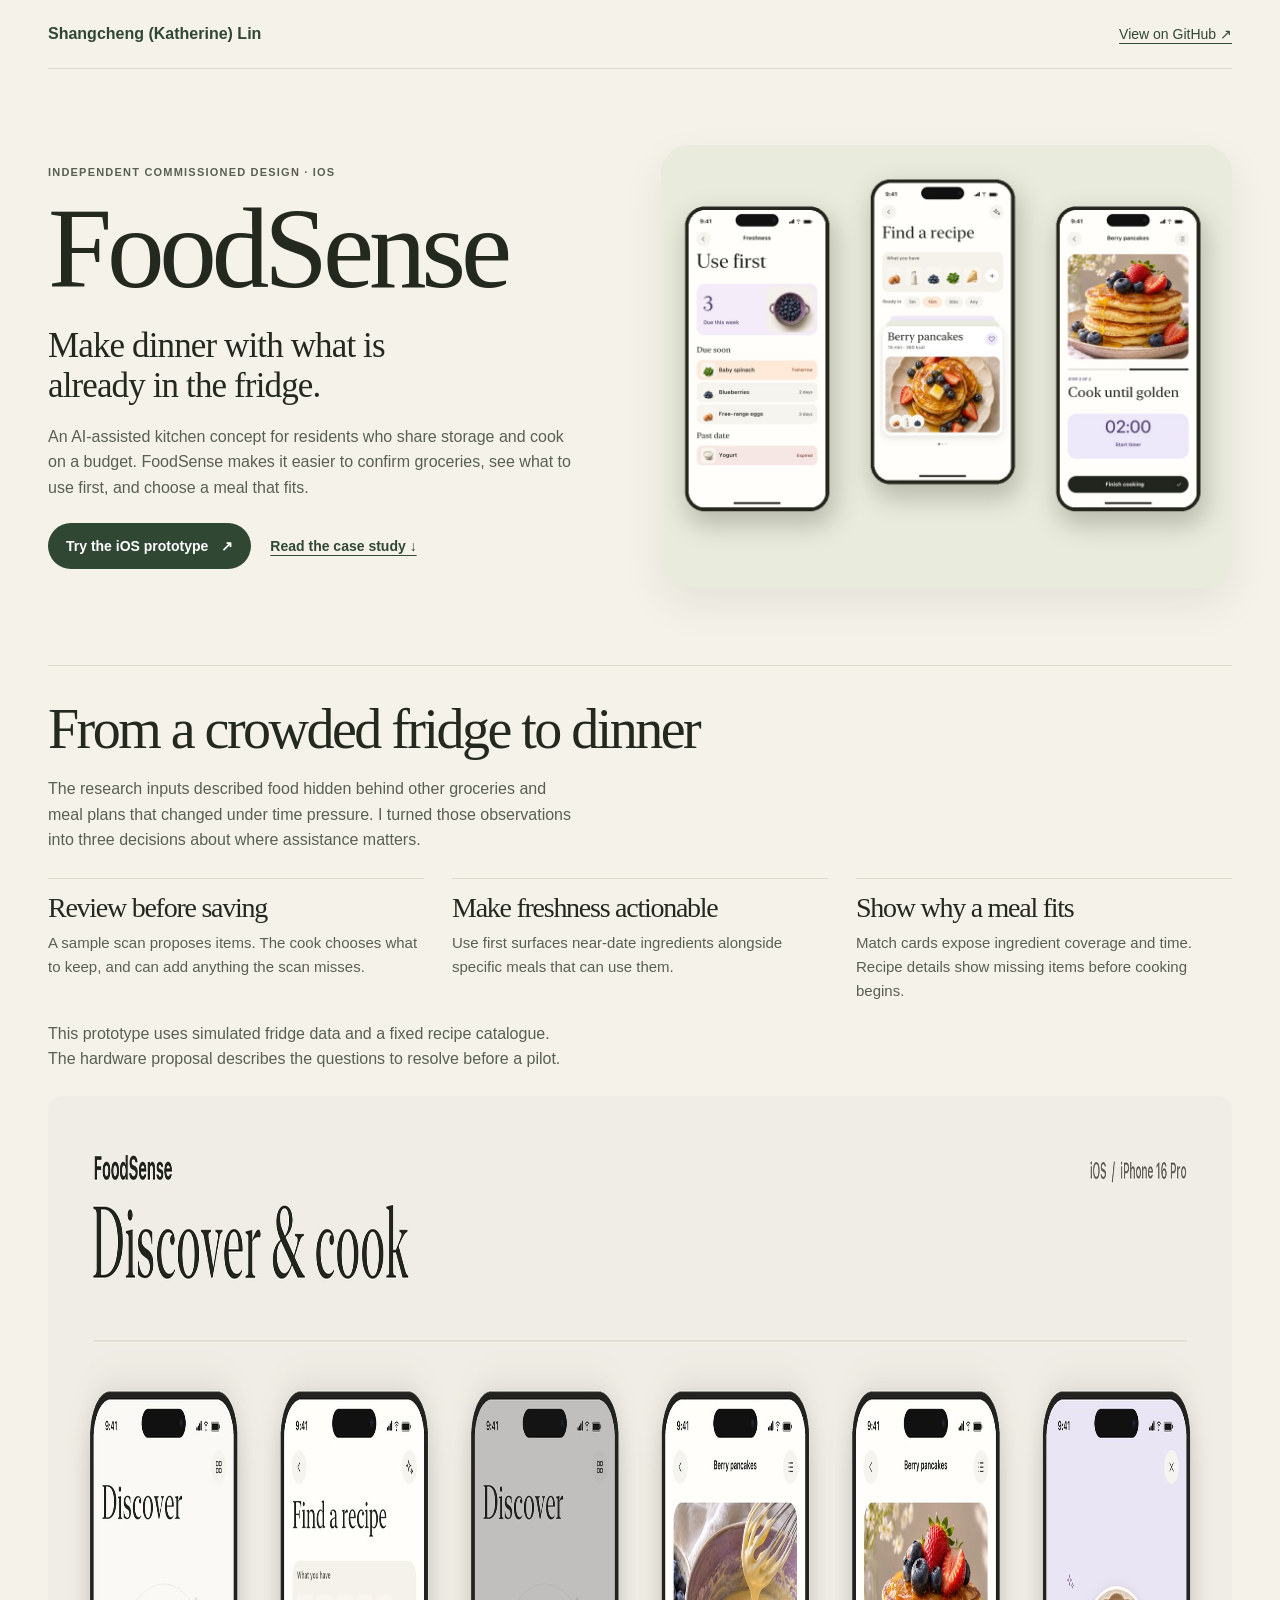
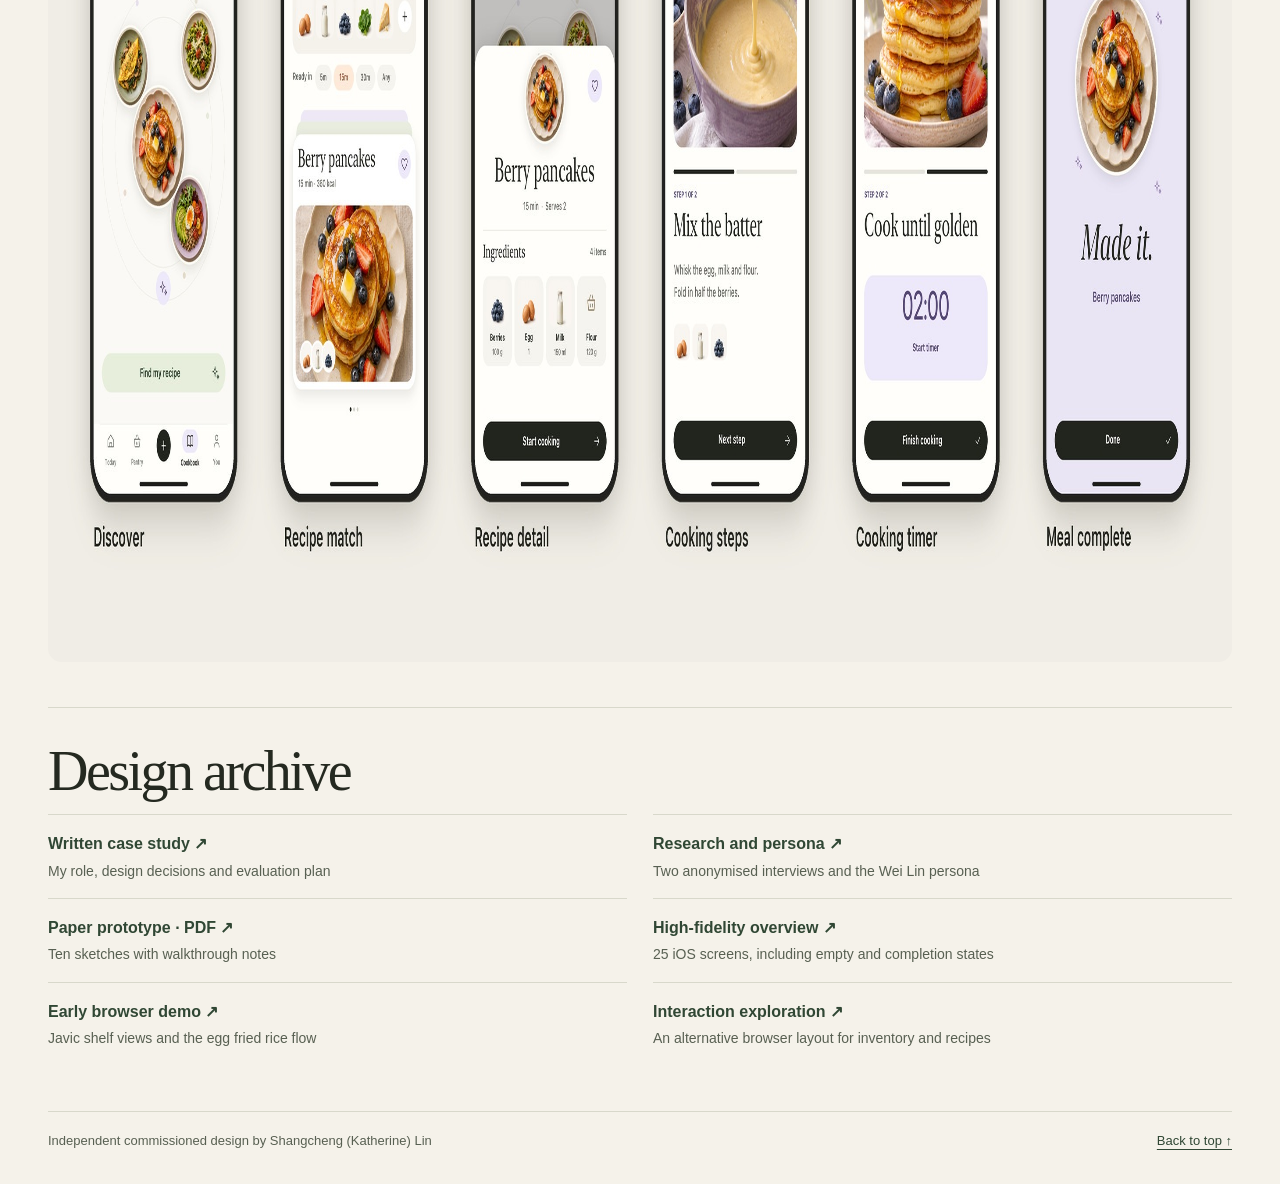
==== index.html @ bf5871ae "Make the private portfolio runnable from its download" ====
<!doctype html>
<html lang="en">
<head>
<meta charset="utf-8">
<meta name="viewport" content="width=device-width, initial-scale=1">
<meta name="description" content="FoodSense, a commissioned AI product and iOS UX design case study by Shangcheng (Katherine) Lin.">
<title>FoodSense | Shangcheng Lin</title>
<style>
:root{color-scheme:light;--paper:#f5f2ea;--ink:#242920;--muted:#586052;--line:#d8d8cb;--green:#304734;--serif:ui-serif,New York,Baskerville,Georgia,serif;--sans:-apple-system,BlinkMacSystemFont,"Segoe UI",sans-serif}
*{box-sizing:border-box}body{margin:0;background:var(--paper);color:var(--ink);font:16px/1.6 var(--sans)}main,header,footer{width:min(calc(100% - 64px),1184px);margin:auto}header{display:flex;justify-content:space-between;align-items:center;padding:21px 0;border-bottom:1px solid var(--line);gap:12px}a{color:var(--green);text-underline-offset:4px}a:focus-visible{outline:2px solid var(--green);outline-offset:4px}.name{font-weight:730;text-decoration:none}.source{font-size:14px}.hero{display:grid;grid-template-columns:1fr 1.04fr;align-items:center;gap:clamp(22px,5vw,75px);padding:clamp(36px,6vw,82px) 0}.label{font-size:11px;letter-spacing:.11em;font-weight:750;text-transform:uppercase;color:var(--muted)}h1,h2,h3,p,figure{margin:0}h1,h2,h3{font:400 48px/1.02 var(--serif);letter-spacing:-.045em}h1{font-size:clamp(65px,9vw,124px);margin:8px 0 19px}.lede{font:400 clamp(24px,3vw,35px)/1.13 var(--serif);letter-spacing:-.025em;max-width:440px}.body{color:var(--muted);margin:18px 0 0;max-width:530px}.hero-visual{display:block;background:#e9eddc;border-radius:29px;overflow:hidden;box-shadow:0 17px 42px #35382214}.hero-visual img{display:block;width:100%;height:auto}.actions{display:flex;gap:12px 19px;align-items:center;flex-wrap:wrap;margin-top:23px}.button{display:inline-flex;align-items:center;justify-content:center;min-height:46px;gap:13px;padding:0 18px;background:var(--green);color:white;text-decoration:none;border-radius:30px;font-size:14px;font-weight:700}.button:hover{background:#455d43}.text-link{font-size:14px;font-weight:670}.section{border-top:1px solid var(--line);padding:35px 0 45px}.section h2{font-size:clamp(36px,4.4vw,56px);margin-bottom:14px}.decisions{display:grid;grid-template-columns:repeat(3,1fr);gap:28px;margin:25px 0 0}.decisions article{border-top:1px solid var(--line);padding-top:15px}.decisions h3{font-size:28px;margin-bottom:8px}.decisions p,.archive p{font-size:15px;color:var(--muted)}.archive{display:grid;grid-template-columns:repeat(2,1fr);gap:0 26px;margin-top:12px}.archive a{display:block;padding:16px 0;border-top:1px solid var(--line);text-decoration:none}.archive a:hover strong{text-decoration:underline}.archive strong{display:block}.archive small{display:block;margin-top:3px;color:var(--muted);font-size:14px}.boards{display:block;margin:24px 0 0}.boards img{display:block;width:100%;border-radius:14px}footer{border-top:1px solid var(--line);padding:19px 0 32px;display:flex;gap:14px;justify-content:space-between;color:var(--muted);font-size:13px}
@media(max-width:780px){main,header,footer{width:calc(100% - 36px)}.hero{grid-template-columns:1fr;gap:22px}.hero-visual{max-width:550px}.decisions{grid-template-columns:1fr;gap:15px}.archive{grid-template-columns:1fr}}
</style>
</head>
<body>
<header><a class="name" href="https://github.com/katherine0292">Shangcheng (Katherine) Lin</a><a class="source" href="https://github.com/katherine0292/foodsense">View on GitHub ↗</a></header>
<main>
<section class="hero" aria-labelledby="title">
<div>
<p class="label">Independent commissioned design · iOS</p>
<h1 id="title">FoodSense</h1>
<p class="lede">Make dinner with what is already in the fridge.</p>
<p class="body">An AI-assisted kitchen concept for residents who share storage and cook on a budget. FoodSense makes it easier to confirm groceries, see what to use first, and choose a meal that fits.</p>
<div class="actions"><a class="button" href="prototypes/ios/index.html">Try the iOS prototype <span aria-hidden="true">↗</span></a><a class="text-link" href="#design">Read the case study ↓</a></div>
</div>
<a class="hero-visual" href="prototypes/ios/index.html" aria-label="Launch the FoodSense iOS prototype"><img width="1160" height="900" src="assets/portfolio-cover.jpg" alt="Three iOS screens showing inventory priorities, recipe matching and guided cooking"></a>
</section>
<section class="section" id="design" aria-labelledby="design-title">
<h2 id="design-title">From a crowded fridge to dinner</h2>
<p class="body">The research inputs described food hidden behind other groceries and meal plans that changed under time pressure. I turned those observations into three decisions about where assistance matters.</p>
<div class="decisions">
<article><h3>Review before saving</h3><p>A sample scan proposes items. The cook chooses what to keep, and can add anything the scan misses.</p></article>
<article><h3>Make freshness actionable</h3><p>Use first surfaces near-date ingredients alongside specific meals that can use them.</p></article>
<article><h3>Show why a meal fits</h3><p>Match cards expose ingredient coverage and time. Recipe details show missing items before cooking begins.</p></article>
</div>
<p class="body">This prototype uses simulated fridge data and a fixed recipe catalogue. The hardware proposal describes the questions to resolve before a pilot.</p>
<a class="boards" href="prototypes/high-fidelity/overview.jpg"><img width="2700" height="1166" loading="lazy" src="prototypes/high-fidelity/boards/03-discover-and-cook.jpg" alt="Six iOS screens from Discover through meal completion"></a>
</section>
<section class="section" aria-labelledby="archive-title">
<h2 id="archive-title">Design archive</h2>
<div class="archive">
<a href="https://github.com/katherine0292/foodsense/blob/main/docs/case-study.md"><strong>Written case study ↗</strong><small>My role, design decisions and evaluation plan</small></a>
<a href="https://github.com/katherine0292/foodsense/tree/main/docs/research"><strong>Research and persona ↗</strong><small>Two anonymised interviews and the Wei Lin persona</small></a>
<a href="prototypes/paper/paper-prototype.pdf"><strong>Paper prototype · PDF ↗</strong><small>Ten sketches with walkthrough notes</small></a>
<a href="prototypes/high-fidelity/overview.jpg"><strong>High-fidelity overview ↗</strong><small>25 iOS screens, including empty and completion states</small></a>
<a href="prototypes/early-demo/index.html"><strong>Early browser demo ↗</strong><small>Javic shelf views and the egg fried rice flow</small></a>
<a href="prototypes/exploration/index.html"><strong>Interaction exploration ↗</strong><small>An alternative browser layout for inventory and recipes</small></a>
</div>
</section>
</main>
<footer><span>Independent commissioned design by Shangcheng (Katherine) Lin</span><a href="#title">Back to top ↑</a></footer>
</body>
</html>
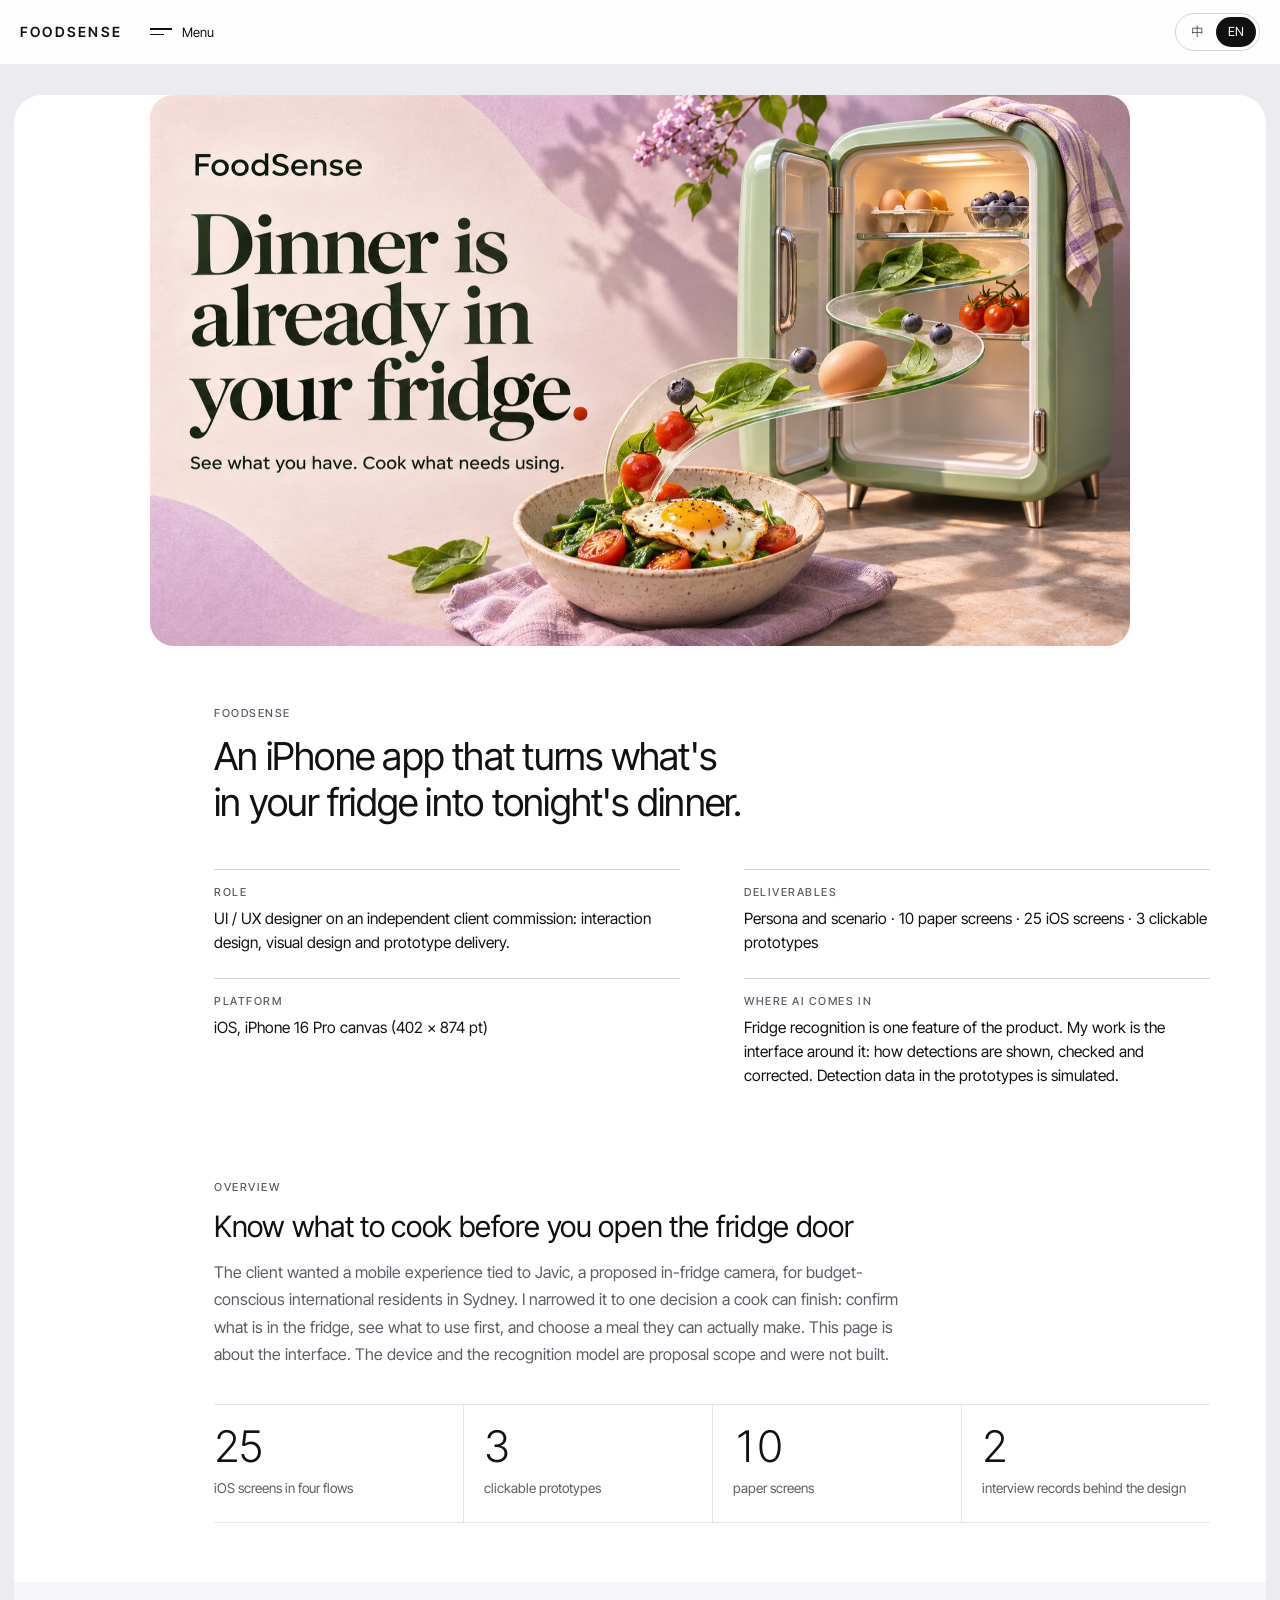
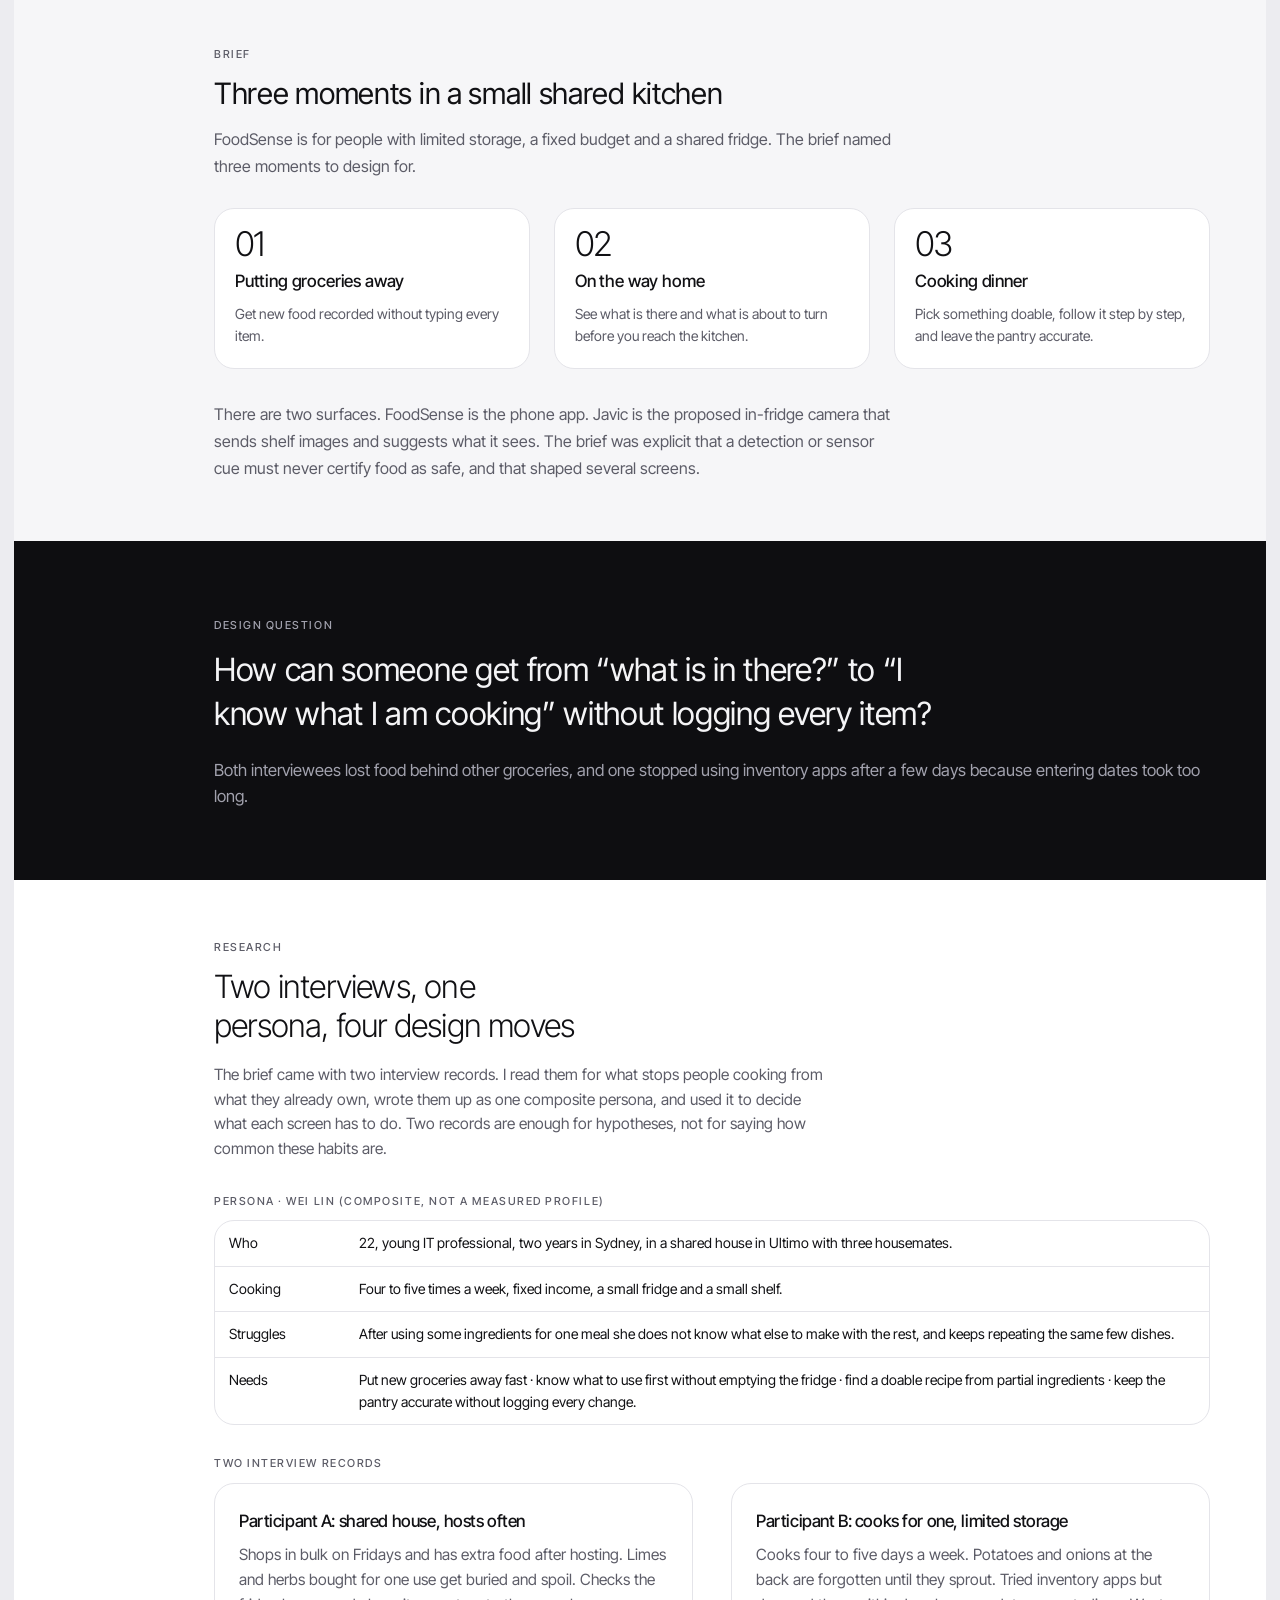
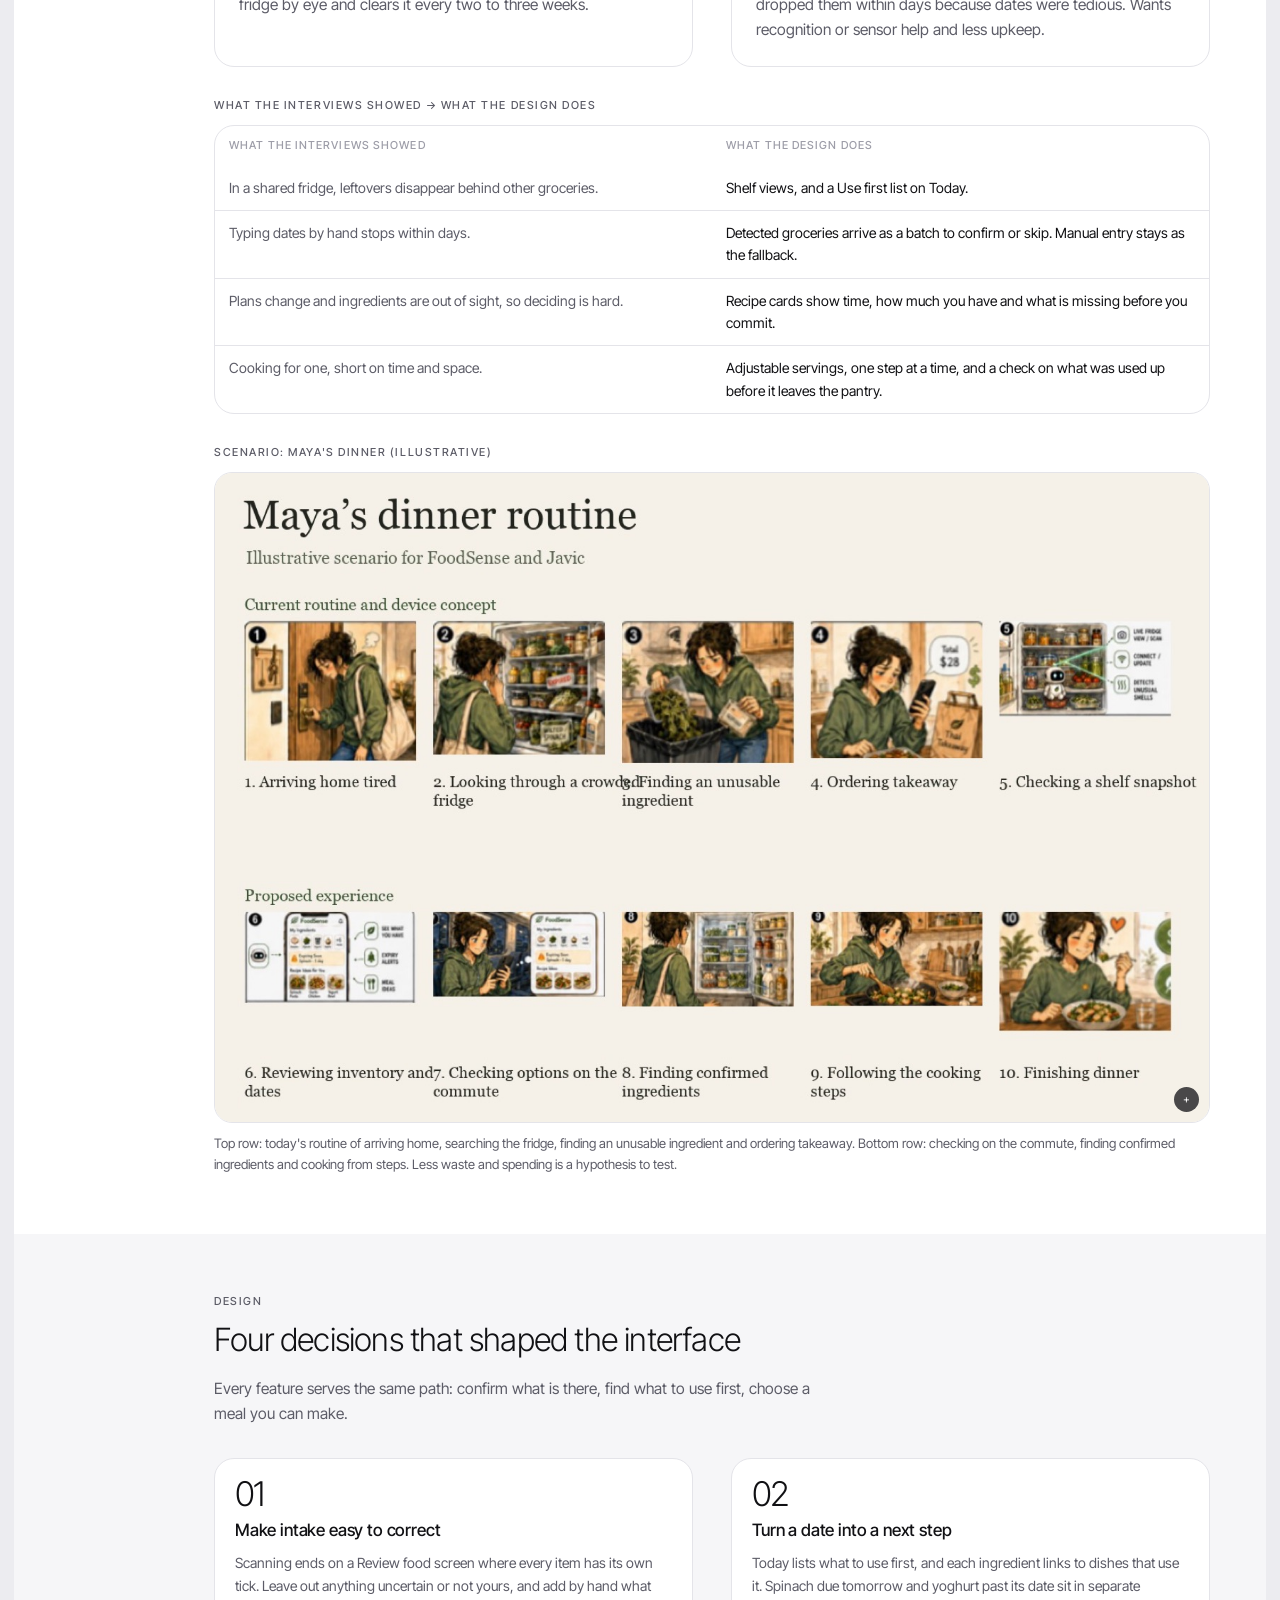
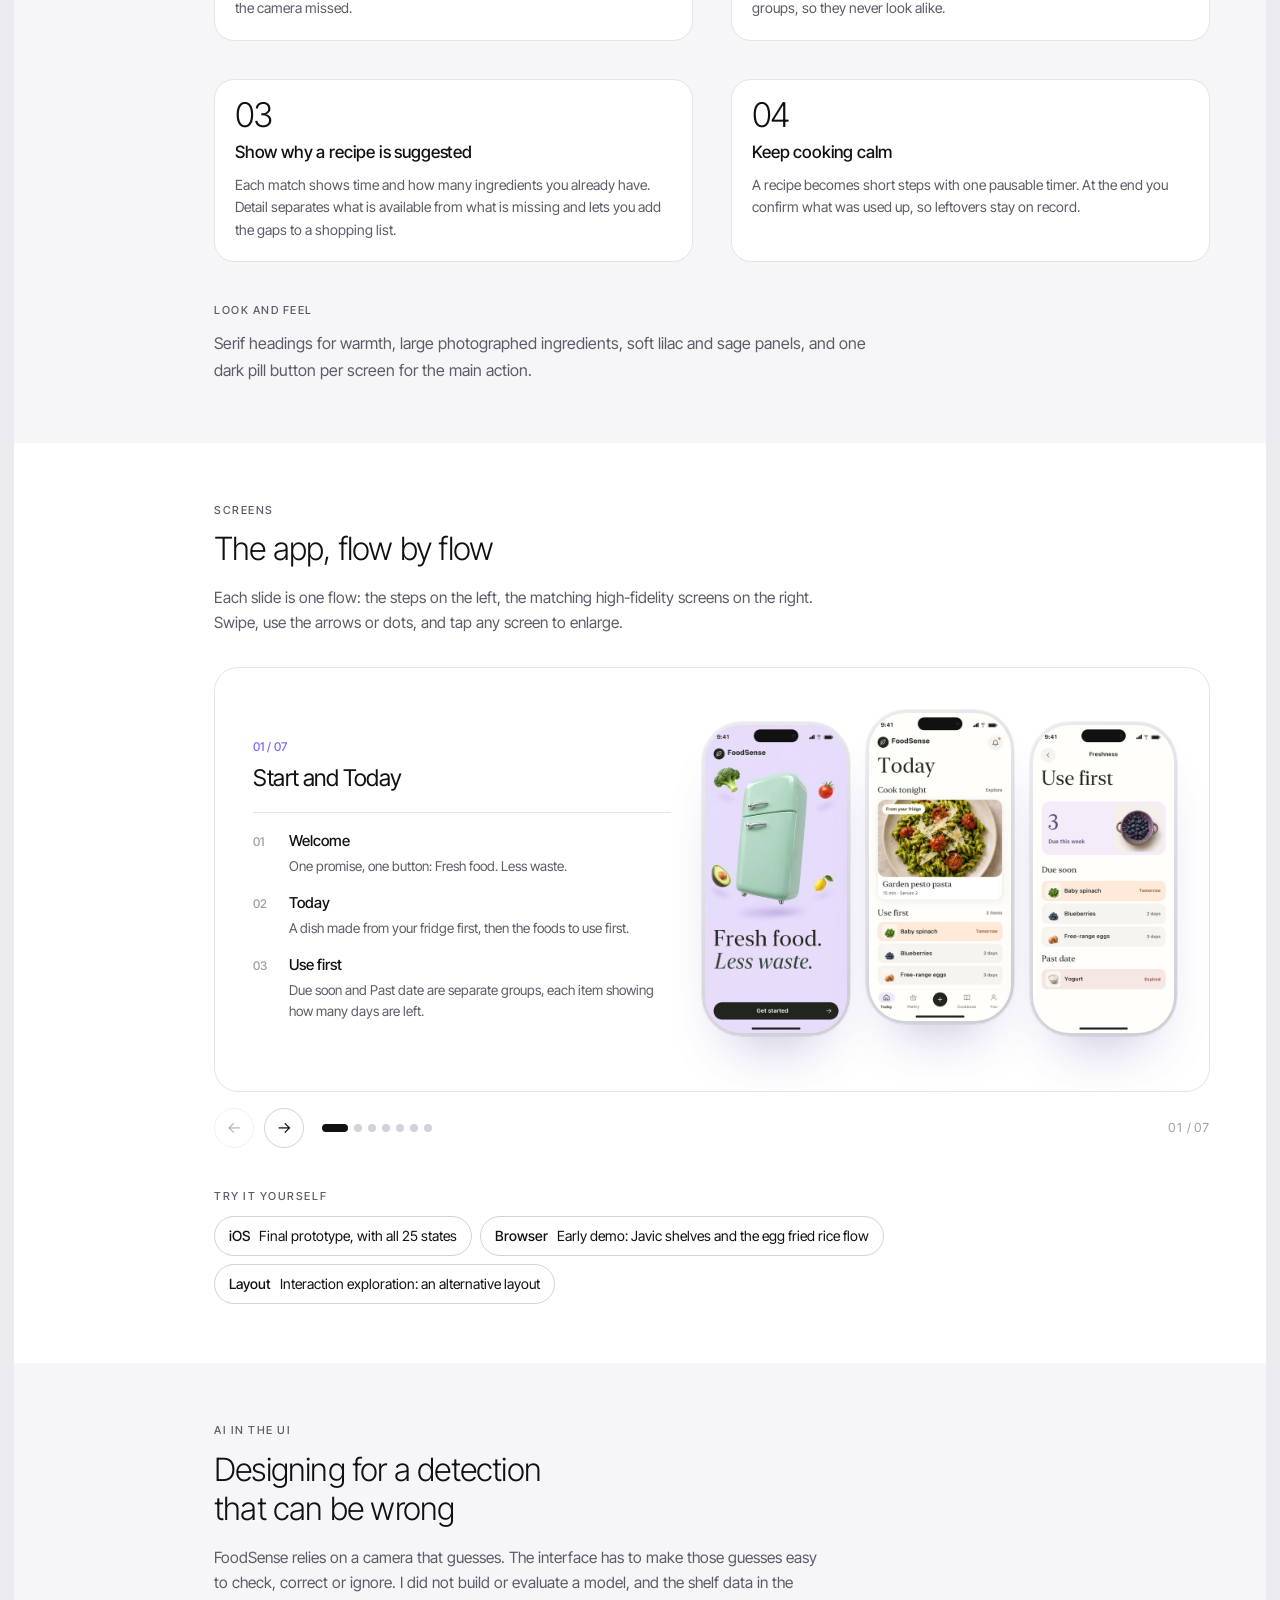
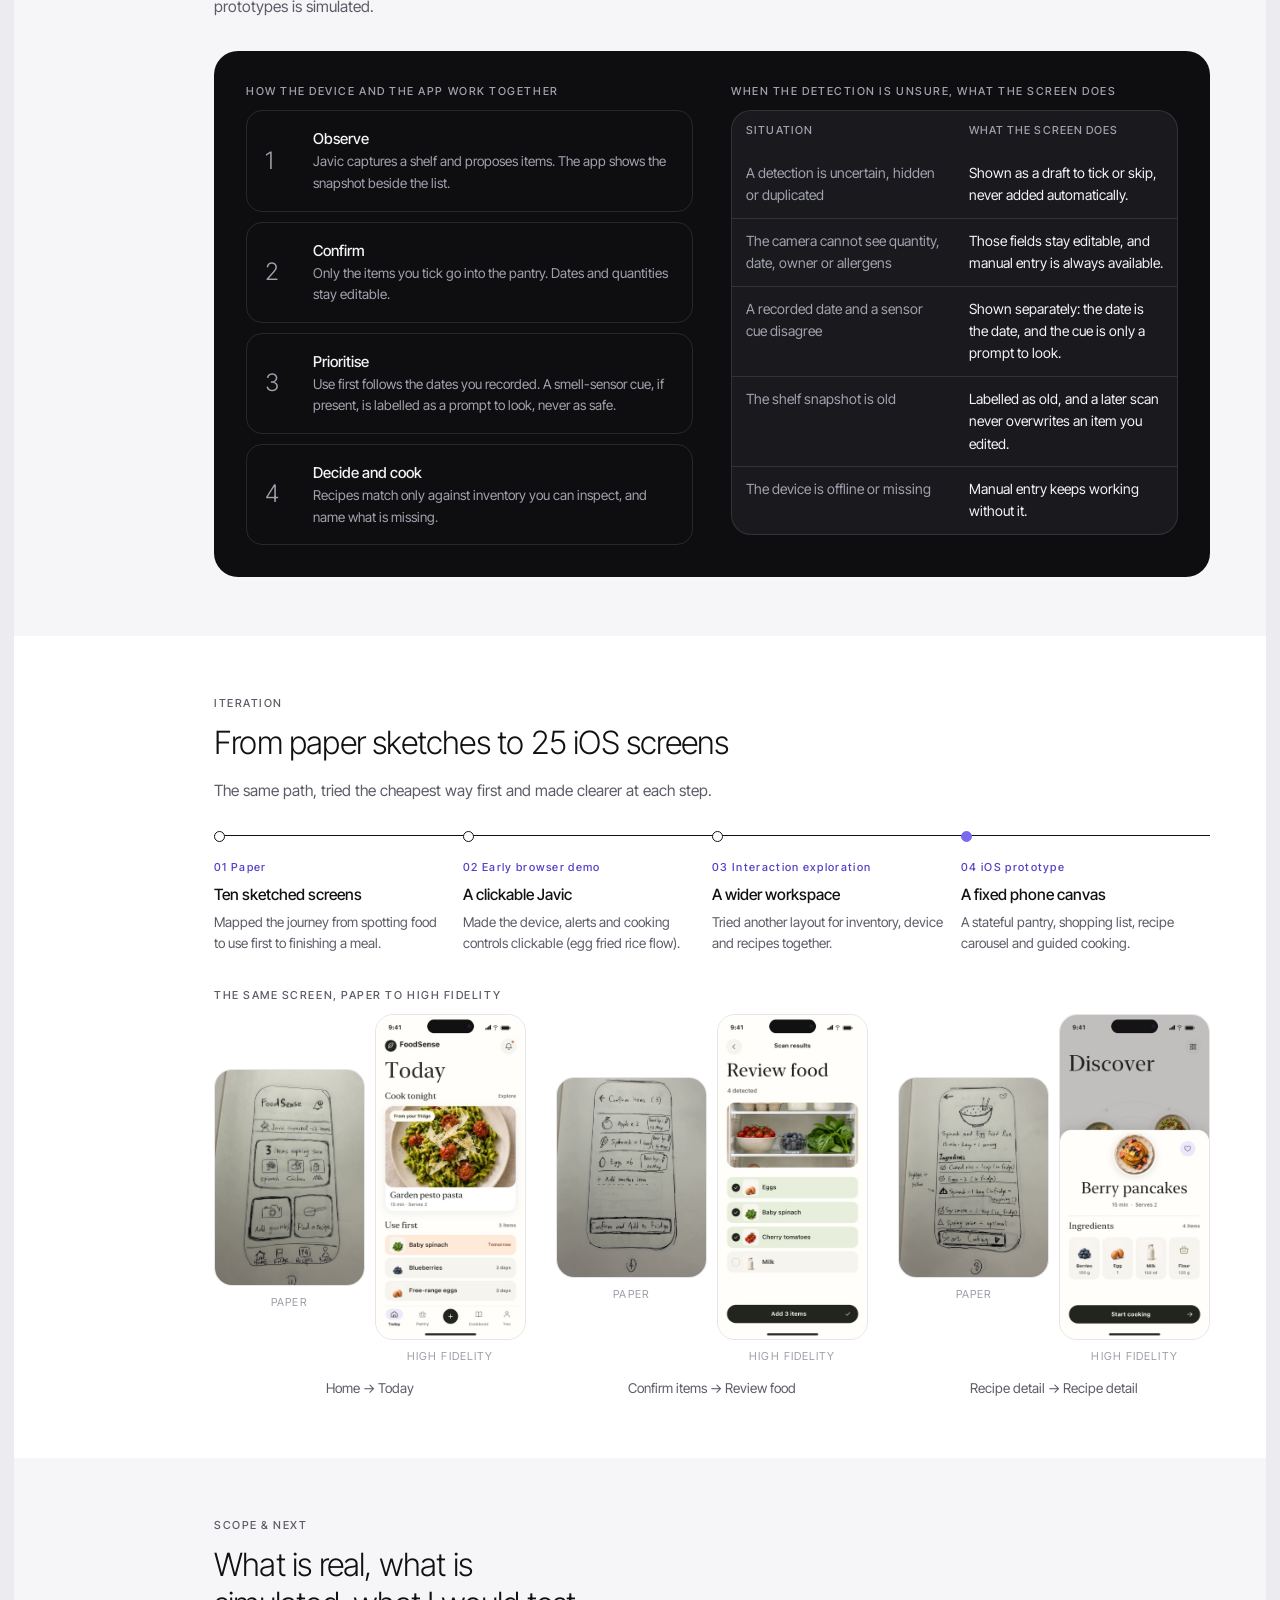
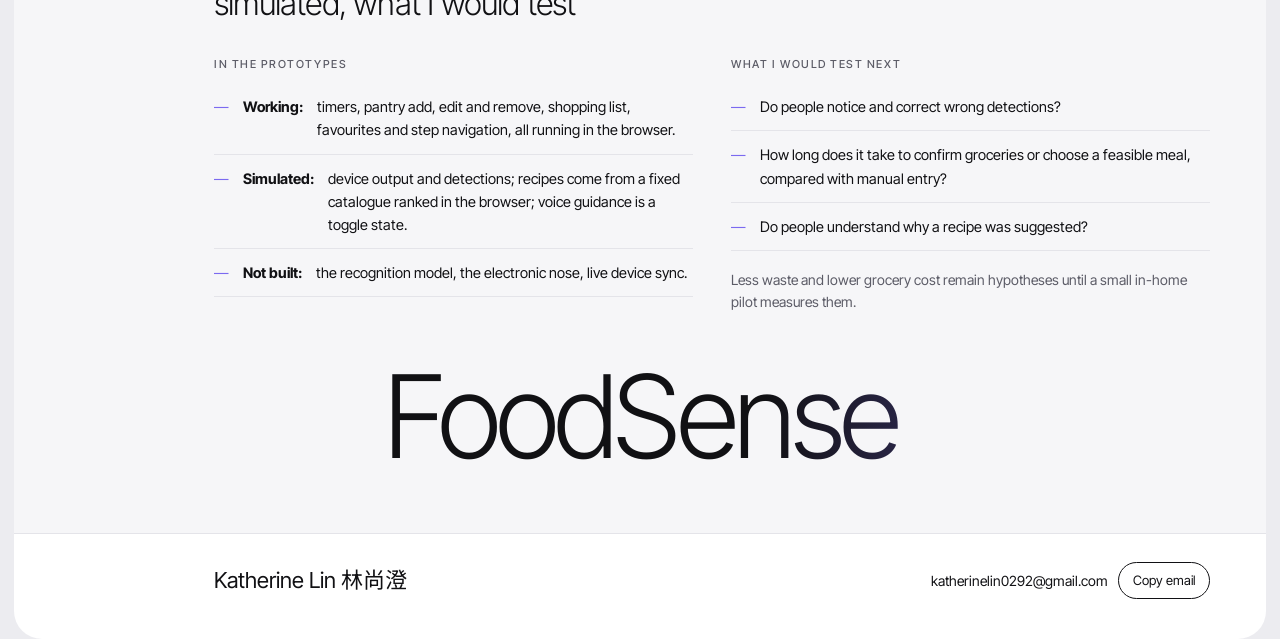
==== commit c313a675: "Add the bilingual portfolio page and its build source" ====
--- a/index.html
+++ b/index.html
@@ -1,52 +1,1253 @@
-<!doctype html>
-<html lang="en">
-<head>
-<meta charset="utf-8">
-<meta name="viewport" content="width=device-width, initial-scale=1">
-<meta name="description" content="FoodSense, a commissioned AI product and iOS UX design case study by Shangcheng (Katherine) Lin.">
-<title>FoodSense | Shangcheng Lin</title>
+<!doctype html><html lang="en"><head><meta charset="utf-8"><meta name="viewport" content="width=device-width,initial-scale=1,viewport-fit=cover"><link rel="icon" href="data:,"><style>:root{color-scheme:light}body{margin:0}img{max-width:100%}[hidden]{display:none!important}</style>
+<title>FoodSense</title>
+<link rel="preconnect" href="https://fonts.googleapis.com">
+<link rel="preconnect" href="https://fonts.gstatic.com" crossorigin>
+<link rel="stylesheet" href="https://fonts.googleapis.com/css2?family=Inter+Tight:wght@300;400;500;600&family=Noto+Sans+SC:wght@300;400;500;700&display=swap">
 <style>
-:root{color-scheme:light;--paper:#f5f2ea;--ink:#242920;--muted:#586052;--line:#d8d8cb;--green:#304734;--serif:ui-serif,New York,Baskerville,Georgia,serif;--sans:-apple-system,BlinkMacSystemFont,"Segoe UI",sans-serif}
-*{box-sizing:border-box}body{margin:0;background:var(--paper);color:var(--ink);font:16px/1.6 var(--sans)}main,header,footer{width:min(calc(100% - 64px),1184px);margin:auto}header{display:flex;justify-content:space-between;align-items:center;padding:21px 0;border-bottom:1px solid var(--line);gap:12px}a{color:var(--green);text-underline-offset:4px}a:focus-visible{outline:2px solid var(--green);outline-offset:4px}.name{font-weight:730;text-decoration:none}.source{font-size:14px}.hero{display:grid;grid-template-columns:1fr 1.04fr;align-items:center;gap:clamp(22px,5vw,75px);padding:clamp(36px,6vw,82px) 0}.label{font-size:11px;letter-spacing:.11em;font-weight:750;text-transform:uppercase;color:var(--muted)}h1,h2,h3,p,figure{margin:0}h1,h2,h3{font:400 48px/1.02 var(--serif);letter-spacing:-.045em}h1{font-size:clamp(65px,9vw,124px);margin:8px 0 19px}.lede{font:400 clamp(24px,3vw,35px)/1.13 var(--serif);letter-spacing:-.025em;max-width:440px}.body{color:var(--muted);margin:18px 0 0;max-width:530px}.hero-visual{display:block;background:#e9eddc;border-radius:29px;overflow:hidden;box-shadow:0 17px 42px #35382214}.hero-visual img{display:block;width:100%;height:auto}.actions{display:flex;gap:12px 19px;align-items:center;flex-wrap:wrap;margin-top:23px}.button{display:inline-flex;align-items:center;justify-content:center;min-height:46px;gap:13px;padding:0 18px;background:var(--green);color:white;text-decoration:none;border-radius:30px;font-size:14px;font-weight:700}.button:hover{background:#455d43}.text-link{font-size:14px;font-weight:670}.section{border-top:1px solid var(--line);padding:35px 0 45px}.section h2{font-size:clamp(36px,4.4vw,56px);margin-bottom:14px}.decisions{display:grid;grid-template-columns:repeat(3,1fr);gap:28px;margin:25px 0 0}.decisions article{border-top:1px solid var(--line);padding-top:15px}.decisions h3{font-size:28px;margin-bottom:8px}.decisions p,.archive p{font-size:15px;color:var(--muted)}.archive{display:grid;grid-template-columns:repeat(2,1fr);gap:0 26px;margin-top:12px}.archive a{display:block;padding:16px 0;border-top:1px solid var(--line);text-decoration:none}.archive a:hover strong{text-decoration:underline}.archive strong{display:block}.archive small{display:block;margin-top:3px;color:var(--muted);font-size:14px}.boards{display:block;margin:24px 0 0}.boards img{display:block;width:100%;border-radius:14px}footer{border-top:1px solid var(--line);padding:19px 0 32px;display:flex;gap:14px;justify-content:space-between;color:var(--muted);font-size:13px}
-@media(max-width:780px){main,header,footer{width:calc(100% - 36px)}.hero{grid-template-columns:1fr;gap:22px}.hero-visual{max-width:550px}.decisions{grid-template-columns:1fr;gap:15px}.archive{grid-template-columns:1fr}}
+/* Layout: a clinical white sheet on cool grey, a fixed chapter rail on the left, one lavender accent; two AI chapters turn black. */
+:root{
+  --bg:#ECECF0; --paper:#FFFFFF; --paper-2:#F6F6F8; --ink:#111114; --ink-2:#5C5C67; --ink-3:#9D9DA8; --line:#E4E4E9; --line-2:#D2D2D9;
+  --acc:#7B6AF0; --acc-2:#B9AEFF; --acc-3:#E7B8F4; --acc-soft:#F1EFFE; --acc-ink:#5140C9;
+  --dark:#0E0E11; --dark-2:#19191E; --dark-ink:#F4F4F6; --dark-ink-2:#A2A2AE; --dark-line:rgba(255,255,255,.11);
+  --ok:#3D8B5C; --mid:#B5852E; --bad:#C2453A;
+  --f:"Inter Tight","Noto Sans SC",-apple-system,"PingFang SC","Helvetica Neue",Arial,sans-serif;
+  --ease:cubic-bezier(.22,.8,.2,1); --r:20px; --wrap:1180px;
+}
+@media (prefers-color-scheme:dark){:root:not([data-theme="light"]){
+  --bg:#08080A; --paper:#111114; --paper-2:#17171B; --ink:#F2F2F5; --ink-2:#A9A9B4; --ink-3:#6F6F7A; --line:#24242A; --line-2:#34343C;
+  --acc:#9D90FF; --acc-2:#6F60E0; --acc-3:#C98BE0; --acc-soft:#1E1B33; --acc-ink:#C3BAFF;
+  --dark:#050507; --dark-2:#141418; --ok:#6CC08D; --mid:#E0B25E; --bad:#F0806F; color-scheme:dark}}
+:root[data-theme="dark"]{
+  --bg:#08080A; --paper:#111114; --paper-2:#17171B; --ink:#F2F2F5; --ink-2:#A9A9B4; --ink-3:#6F6F7A; --line:#24242A; --line-2:#34343C;
+  --acc:#9D90FF; --acc-2:#6F60E0; --acc-3:#C98BE0; --acc-soft:#1E1B33; --acc-ink:#C3BAFF;
+  --dark:#050507; --dark-2:#141418; --ok:#6CC08D; --mid:#E0B25E; --bad:#F0806F; color-scheme:dark}
+*{box-sizing:border-box}
+html{-webkit-text-size-adjust:100%}
+body{background:var(--bg);color:var(--ink);font-family:var(--f);font-size:16px;line-height:1.6;font-weight:400;-webkit-font-smoothing:antialiased;overflow-x:hidden}
+body::before{content:"";position:fixed;inset:0 0 auto;height:env(safe-area-inset-top,0px);z-index:90;background:var(--paper)}
+img,video{max-width:100%;display:block}
+button{font:inherit;color:inherit;cursor:pointer;background:none;border:0}
+:focus-visible{outline:2px solid var(--acc);outline-offset:3px;border-radius:6px}
+h1,h2,h3,h4,p{margin:0}
+h1,h2,h3{font-weight:300;letter-spacing:-.025em;text-wrap:balance}
+html.zh h1,html.zh h2,html.zh h3{letter-spacing:-.01em;font-weight:400;word-break:keep-all;overflow-wrap:anywhere}
+.lbl{font-size:11.5px;letter-spacing:.14em;text-transform:uppercase;color:var(--ink-2);font-weight:500}
+html.zh .lbl{letter-spacing:.08em}
+.muted{color:var(--ink-2)}
+.small{font-size:14px}
+.num{font-variant-numeric:tabular-nums}
+
+/* sheet */
+.sheet{margin:0 auto;background:var(--paper);max-width:1480px;border-radius:0 0 28px 28px;overflow:clip;position:relative}
+@media (min-width:900px){.sheet{margin:14px 14px 0;border-radius:28px;max-width:none}}
+.wrap{max-width:var(--wrap);margin:0 auto;padding-left:max(20px,env(safe-area-inset-left,0px));padding-right:max(20px,env(safe-area-inset-right,0px))}
+@media (min-width:1280px){.wrap{padding-left:200px;padding-right:56px;max-width:1440px}}
+
+/* top bar */
+.top{position:sticky;top:env(safe-area-inset-top,0px);z-index:70;background:color-mix(in srgb,var(--paper) 88%,transparent);backdrop-filter:blur(16px);-webkit-backdrop-filter:blur(16px);transition:background .6s var(--ease),color .6s var(--ease)}
+.top .in{display:flex;align-items:center;gap:22px;height:64px;padding-left:max(20px,env(safe-area-inset-left,0px));padding-right:max(20px,env(safe-area-inset-right,0px))}
+.word{font-weight:600;letter-spacing:.16em;font-size:14px;text-decoration:none;color:inherit}
+.menu-btn{display:flex;align-items:center;gap:10px;font-size:13px}
+.menu-btn i{display:grid;gap:4px;width:22px}.menu-btn i b{height:1.5px;background:currentColor;display:block}.menu-btn i b:last-child{width:14px}
+.top .sp{flex:1}
+.langs{display:flex;border:1px solid var(--line-2);border-radius:99px;padding:3px}
+.langs button{padding:5px 12px;border-radius:99px;font-size:12.5px;color:var(--ink-2)}
+.langs button[aria-pressed="true"]{background:var(--ink);color:var(--paper)}
+.prog{position:absolute;left:0;bottom:0;height:2px;width:100%;background:linear-gradient(90deg,var(--acc),var(--acc-3));transform-origin:0 50%;transform:scaleX(var(--p,0))}
+html.tone-dark .top{background:color-mix(in srgb,var(--dark) 86%,transparent);color:var(--dark-ink)}
+html.tone-dark .langs{border-color:var(--dark-line)}html.tone-dark .langs button{color:var(--dark-ink-2)}html.tone-dark .langs button[aria-pressed="true"]{background:var(--dark-ink);color:var(--dark)}
+
+/* rail */
+.rail{position:fixed;left:30px;top:50%;transform:translateY(-50%);z-index:60;display:none;transition:color .6s var(--ease)}
+@media (min-width:1280px){.rail{display:block}}
+.rail ol{list-style:none;margin:0;padding:0 0 0 16px;display:grid;gap:7px;border-left:1px solid var(--line-2);position:relative}
+.rail li button{font-size:12.5px;color:var(--ink-3);transition:color .3s;text-align:left;padding:1px 0}
+.rail li button:hover{color:var(--ink)}
+.rail li.on button{color:var(--ink);font-weight:500}
+.rail .dot{position:absolute;left:-5px;top:0;width:9px;height:9px;border-radius:50%;background:var(--paper);border:1.5px solid var(--ink);transition:transform .55s var(--ease)}
+html.tone-dark .rail{color:var(--dark-ink)}html.tone-dark .rail li button{color:#77777f}html.tone-dark .rail li.on button{color:var(--dark-ink)}html.tone-dark .rail ol{border-color:var(--dark-line)}html.tone-dark .rail .dot{background:var(--dark);border-color:var(--dark-ink)}
+.chip-now{position:fixed;left:30px;bottom:max(26px,env(safe-area-inset-bottom,0px));z-index:60;display:none;font-size:12px;color:var(--ink-2);overflow:hidden;height:18px}
+@media (min-width:1280px){.chip-now{display:block}}
+.chip-now span{display:block;transition:transform .5s var(--ease),opacity .5s}
+html.tone-dark .chip-now{color:var(--dark-ink-2)}
+
+/* menu overlay + curtain */
+.menu{position:fixed;inset:0;z-index:95;background:var(--dark);color:var(--dark-ink);padding:max(24px,env(safe-area-inset-top,0px)) max(24px,env(safe-area-inset-right,0px)) 24px max(24px,env(safe-area-inset-left,0px));display:flex;flex-direction:column;clip-path:circle(0% at 60px 32px);transition:clip-path .7s var(--ease);visibility:hidden}
+.menu.open{clip-path:circle(150% at 60px 32px);visibility:visible}
+.menu .mh{display:flex;justify-content:space-between;align-items:center;height:40px}
+.menu .mh button{border:1px solid var(--dark-line);border-radius:99px;padding:6px 14px;font-size:13px}
+.menu ol{list-style:none;margin:auto 0;padding:0;display:grid;gap:2px}
+.menu li{overflow:hidden}
+.menu li button{display:flex;align-items:baseline;gap:18px;font-size:clamp(28px,5.4vw,58px);font-weight:300;letter-spacing:-.02em;padding:2px 0;transform:translateY(110%);transition:transform .7s var(--ease),color .2s}
+.menu.open li button{transform:none}
+.menu li button small{font-size:13px;color:var(--dark-ink-2);font-weight:400;letter-spacing:.1em;min-width:28px}
+.menu li button:hover{color:var(--acc-2)}
+.curtain{position:fixed;inset:0;z-index:98;pointer-events:none;display:grid;place-items:center;background:linear-gradient(135deg,var(--acc) 0%,#9C8BFF 45%,var(--acc-3) 100%);color:#fff;transform:translateY(101%)}
+.curtain.in{transition:transform .55s var(--ease);transform:none}
+.curtain.out{transition:transform .55s var(--ease);transform:translateY(-101%)}
+.curtain div{text-align:center}
+.curtain small{display:block;font-size:13px;letter-spacing:.2em;opacity:.85}
+.curtain b{font-size:clamp(36px,7vw,88px);font-weight:300;letter-spacing:-.02em}
+
+/* hero */
+.hero{position:relative;padding-block:clamp(40px,7vw,90px) 0;overflow:hidden}
+.hero-grid{display:grid;grid-template-columns:minmax(0,1fr) minmax(0,.9fr);gap:clamp(20px,4vw,60px);align-items:center;min-height:min(78vh,760px)}
+.hero h1{font-size:clamp(40px,6vw,88px);line-height:1.02;margin:20px 0 26px}
+html.zh .hero h1{line-height:1.15;font-size:clamp(36px,5.2vw,74px)}
+.hero .sub{font-size:clamp(16px,1.35vw,19px);color:var(--ink-2);max-width:46ch}
+.pill{display:inline-flex;align-items:center;gap:10px;border:1px solid var(--ink);border-radius:99px;padding:11px 20px;font-size:13px;letter-spacing:.06em;text-transform:uppercase;font-weight:500}
+.pill.dark{background:var(--ink);color:var(--paper);border-color:var(--ink)}
+.hero .ctas{margin-top:34px;display:flex;gap:12px;flex-wrap:wrap}
+.stage{position:relative;height:100%;min-height:560px;display:grid;place-items:center}
+#helix{position:absolute;inset:-12% -18% -12% -18%;width:136%;height:124%}
+.phone{position:relative;width:min(100%,300px);aspect-ratio:1206/2622;border-radius:46px;padding:9px;background:#0c0c0e;box-shadow:0 50px 90px -40px rgba(60,40,140,.45),inset 0 0 0 1px rgba(255,255,255,.08);z-index:2}
+.phone .scr{position:relative;width:100%;height:100%;border-radius:38px;overflow:hidden;background:#EFE6DA}
+.phone video{position:absolute;inset:0;width:100%;height:100%;object-fit:cover;transition:opacity .45s var(--ease)}
+.meta{display:grid;grid-template-columns:repeat(4,minmax(0,1fr));margin-top:clamp(40px,5vw,64px);border-top:1px solid var(--line)}
+.meta>div{padding:20px 20px 28px 0;min-width:0}
+.meta>div+div{padding-left:20px;border-left:1px solid var(--line)}
+.meta .lbl{margin-bottom:10px;display:block}
+.meta p,.meta li{font-size:14.5px;line-height:1.55}
+.meta ul{list-style:none;margin:0;padding:0}
+.marquee{border-block:1px solid var(--line);overflow:hidden;white-space:nowrap;padding-block:22px}
+.marquee .tr{display:inline-flex;gap:0;animation:mq 38s linear infinite;will-change:transform}
+.marquee span{font-size:clamp(30px,4.4vw,60px);font-weight:300;letter-spacing:-.01em;padding-right:.5em;text-transform:uppercase}
+.marquee span:nth-child(even){color:transparent;-webkit-text-stroke:1px var(--ink-3)}
+.marquee span:nth-child(3n){color:var(--acc);-webkit-text-stroke:0}
+@keyframes mq{to{transform:translateX(-50%)}}
+
+/* chapters */
+section.ch{position:relative;padding-block:clamp(72px,10vw,140px);transition:background .6s var(--ease)}
+section.ch.alt{background:var(--paper-2)}
+section.ch.dark{background:var(--dark);color:var(--dark-ink)}
+.dark .muted,.dark .lbl{color:var(--dark-ink-2)}
+.head{display:grid;grid-template-columns:minmax(0,1fr);gap:14px;margin-bottom:clamp(36px,5vw,64px)}
+.head .row{display:flex;align-items:center;gap:14px;flex-wrap:wrap}
+.head .no{font-size:13px;font-weight:500;color:var(--acc)}
+.head h2{font-size:clamp(32px,4.6vw,62px);line-height:1.08;max-width:22ch}
+html.zh .head h2{line-height:1.22;max-width:20em}
+.head .lede{font-size:clamp(16px,1.3vw,18.5px);color:var(--ink-2);max-width:62ch;margin-top:6px}
+.dark .head .lede{color:var(--dark-ink-2)}
+.tg{font-size:11px;letter-spacing:.08em;text-transform:uppercase;border:1px solid currentColor;border-radius:99px;padding:3px 9px;color:var(--acc-ink)}
+.mask{display:block;overflow:hidden;padding-bottom:.06em}
+.mask>span{display:inline-block;transform:translateY(105%);transition:transform 1s var(--ease)}
+.revealed .mask>span{transform:none}
+.rv{opacity:0;transform:translateY(26px);transition:opacity .9s var(--ease),transform .9s var(--ease)}
+.revealed .rv,.rv.revealed{opacity:1;transform:none}
+.fold{display:none;align-items:center;gap:14px;flex-wrap:wrap;border:1px dashed var(--line-2);border-radius:var(--r);padding:16px 20px;color:var(--ink-2)}
+.fold button{border:1px solid var(--ink);border-radius:99px;padding:6px 14px;font-size:13px}
+section.folded .body{display:none}section.folded .fold{display:flex}section.folded{padding-block:48px}
+.dark .fold{border-color:var(--dark-line);color:var(--dark-ink-2)}.dark .fold button{border-color:var(--dark-ink)}
+
+.g2{display:grid;grid-template-columns:repeat(2,minmax(0,1fr));gap:clamp(20px,3vw,44px)}
+.g3{display:grid;grid-template-columns:repeat(3,minmax(0,1fr));gap:clamp(14px,2vw,24px)}
+.g2>*,.g3>*,.play>*{min-width:0}
+.card{background:var(--paper);border:1px solid var(--line);border-radius:var(--r);padding:clamp(20px,2.2vw,28px);min-width:0}
+.alt .card{background:var(--paper)}
+.dark .card{background:var(--dark-2);border-color:var(--dark-line)}
+.k{display:block;margin-bottom:14px}
+
+/* stats */
+.stats{display:grid;grid-template-columns:repeat(4,minmax(0,1fr));border-top:1px solid var(--line)}
+.stats>div{padding:28px 20px 30px 0;border-bottom:1px solid var(--line);min-width:0}
+.stats>div:not(:nth-child(4n+1)){padding-left:20px;border-left:1px solid var(--line)}
+.stats b{display:block;font-size:clamp(44px,5.6vw,80px);font-weight:300;line-height:1;letter-spacing:-.04em}
+.stats b sup{font-size:.36em;color:var(--acc);margin-left:3px;vertical-align:top;position:relative;top:.25em}
+.stats p{margin-top:14px;font-size:14px;color:var(--ink-2);max-width:26ch}
+
+/* bars */
+.bars{display:grid;gap:22px}
+.bar{display:grid;grid-template-columns:minmax(0,1fr) auto;gap:8px 16px;align-items:end}
+.bar .v{font-size:34px;font-weight:300;letter-spacing:-.03em}
+.bar .tk{grid-column:1/-1;height:3px;background:var(--line);position:relative}
+.bar .tk i{position:absolute;left:0;top:-1px;height:5px;border-radius:9px;width:var(--w);background:linear-gradient(90deg,var(--acc),var(--acc-3));transform-origin:0 50%;transform:scaleX(0);transition:transform 1.4s var(--ease)}
+.revealed .bar .tk i{transform:none}
+.insight{font-size:clamp(24px,2.6vw,34px);font-weight:300;letter-spacing:-.02em;line-height:1.25}
+
+/* tables */
+.tw{overflow-x:auto;border:1px solid var(--line);border-radius:var(--r);background:var(--paper)}
+.dark .tw{background:var(--dark-2);border-color:var(--dark-line)}
+table{border-collapse:collapse;width:100%;font-size:14.5px}
+th,td{text-align:left;vertical-align:top;padding:13px 16px;border-bottom:1px solid var(--line)}
+.dark th,.dark td{border-color:var(--dark-line)}
+th{font-size:11px;letter-spacing:.1em;text-transform:uppercase;color:var(--ink-3);font-weight:500;white-space:nowrap}
+.dark th{color:var(--dark-ink-2)}
+tr:last-child td,tr:last-child th{border-bottom:0}
+td.hl{background:var(--acc-soft)}
+.dark td.hl{background:rgba(157,144,255,.12)}
+
+/* numbered cards */
+.ncard{border:1px solid var(--line);border-radius:var(--r);padding:24px;background:var(--paper);display:flex;flex-direction:column;gap:12px;min-width:0;transition:transform .4s var(--ease),border-color .3s}
+.ncard:hover{transform:translateY(-4px);border-color:var(--acc-2)}
+.ncard .n{font-size:64px;font-weight:300;line-height:.9;letter-spacing:-.05em;color:var(--ink)}
+.ncard h3{font-size:21px;font-weight:500;letter-spacing:-.01em}
+.ncard p{font-size:14.5px;color:var(--ink-2)}
+.chips{display:flex;flex-wrap:wrap;gap:8px}
+.chip{border:1px solid var(--line-2);border-radius:99px;padding:8px 14px;font-size:14px;background:var(--paper)}
+.chip b{font-weight:500;margin-right:6px}
+.figs{display:grid;grid-template-columns:repeat(3,minmax(0,1fr));gap:16px}
+figure{margin:0}
+.fig{border:1px solid var(--line);border-radius:16px;overflow:hidden;background:#fff;cursor:zoom-in;position:relative;aspect-ratio:4/5}
+.fig img{width:100%;height:100%;object-fit:cover;object-position:top;transition:transform .8s var(--ease)}
+.fig:hover img{transform:scale(1.04)}
+.fig .z{position:absolute;right:10px;bottom:10px;font-size:11px;background:rgba(17,17,20,.75);color:#fff;border-radius:99px;padding:4px 9px}
+figcaption{font-size:13px;color:var(--ink-2);margin-top:10px}
+.dark figcaption{color:var(--dark-ink-2)}
+.lb{position:fixed;inset:0;z-index:99;background:rgba(10,10,12,.88);display:grid;place-items:center;padding:max(24px,env(safe-area-inset-top,0px)) max(16px,env(safe-area-inset-right,0px)) 24px max(16px,env(safe-area-inset-left,0px));animation:fd .3s var(--ease)}
+.lb img{max-height:88vh;width:auto;border-radius:12px;background:#fff}
+.lb button{position:absolute;top:max(18px,env(safe-area-inset-top,0px));right:max(18px,env(safe-area-inset-right,0px));background:#fff;color:#111;border-radius:99px;padding:8px 16px;font-size:13px}
+@keyframes fd{from{opacity:0}}
+.cut{border:1px solid var(--line);border-radius:var(--r);padding:22px;background:var(--paper);min-width:0}
+.cut h4{font-size:20px;font-weight:400;text-decoration:line-through;text-decoration-color:var(--acc);text-decoration-thickness:2px;margin-bottom:10px}
+.cut p{font-size:14.5px;color:var(--ink-2)}
+.cuts{display:grid;grid-template-columns:repeat(5,minmax(0,1fr));gap:12px}
+.prio{font-size:11px;font-weight:600;letter-spacing:.06em;padding:3px 8px;border-radius:6px;border:1px solid var(--line-2);white-space:nowrap}
+.prio.p0{background:var(--ink);color:var(--paper);border-color:var(--ink)}
+
+/* loop */
+.loop{display:flex;flex-wrap:wrap;align-items:center;gap:10px;margin-bottom:22px}
+.loop span{border:1px solid var(--line-2);border-radius:99px;padding:9px 16px;font-size:14px;opacity:0;transform:translateY(10px);transition:opacity .6s var(--ease),transform .6s var(--ease)}
+.loop i{width:28px;height:1px;background:var(--ink-3);transform:scaleX(0);transform-origin:0;transition:transform .6s var(--ease)}
+.revealed .loop span,.revealed .loop i{opacity:1;transform:none}
+
+/* scenes */
+.scene{display:grid;grid-template-columns:minmax(0,1.05fr) minmax(0,.95fr);gap:clamp(24px,5vw,80px);align-items:center;padding-block:clamp(48px,7vw,88px);border-top:1px solid var(--line)}
+.scene .sn{display:flex;gap:14px;align-items:baseline;margin-bottom:22px}
+.scene .sn b{font-size:13px;color:var(--acc);font-weight:500}
+.scene h3{font-size:clamp(24px,2.6vw,34px);line-height:1.2;font-weight:300}
+html.zh .scene h3{font-weight:400}
+.steps{list-style:none;margin:0;padding:0;border-top:1px solid var(--line)}
+.steps li{border-bottom:1px solid var(--line);position:relative}
+.steps button{display:grid;grid-template-columns:44px minmax(0,1fr);gap:0 8px;width:100%;text-align:left;padding:18px 0 16px}
+.steps .i{font-size:13px;color:var(--ink-3);font-weight:500;padding-top:3px}
+.steps .t{font-size:18px;font-weight:400;color:var(--ink-3);transition:color .3s}
+.steps .d{grid-column:2;font-size:14.5px;color:var(--ink-2);max-height:0;overflow:hidden;opacity:0;transition:max-height .6s var(--ease),opacity .5s,margin .5s;margin-top:0}
+.steps li.on .t{color:var(--ink);font-weight:500}
+.steps li.on .i{color:var(--acc)}
+.steps li.on .d{max-height:200px;opacity:1;margin-top:8px}
+.steps .bar2{position:absolute;left:0;bottom:-1px;height:2px;width:100%;background:linear-gradient(90deg,var(--acc),var(--acc-3));transform-origin:0 50%;transform:scaleX(0)}
+.scene .ctl{display:flex;gap:10px;align-items:center;margin-top:18px}
+.scene .ctl button{border:1px solid var(--line-2);border-radius:99px;padding:7px 14px;font-size:12.5px}
+.scene .ph{position:relative;display:grid;place-items:center;padding-block:10px}
+.scene .ph::before{content:"";position:absolute;width:min(92%,420px);aspect-ratio:1;border-radius:50%;background:radial-gradient(circle at 40% 40%,var(--acc-soft),transparent 70%);z-index:0}
+.scene .phone{width:min(100%,290px)}
+.scene .count{position:absolute;right:0;top:0;font-size:12px;color:var(--ink-3)}
+
+/* AI */
+.chain{display:grid;gap:10px}
+.layer{display:grid;grid-template-columns:44px minmax(0,1fr) auto;gap:14px;align-items:center;border:1px solid var(--dark-line);border-radius:16px;padding:16px 18px;transition:border-color .35s,background .35s,transform .45s var(--ease)}
+.layer .lv{font-size:30px;font-weight:300;color:var(--dark-ink-2)}
+.layer h4{font-size:16px;font-weight:500}
+.layer p{font-size:13.5px;color:var(--dark-ink-2)}
+.layer .s{font-size:10.5px;letter-spacing:.12em;text-transform:uppercase;color:var(--dark-ink-2)}
+.layer.on{border-color:var(--acc);background:rgba(123,106,240,.14);transform:translateX(6px)}
+.layer.on .lv{color:var(--acc-2)}
+.reasons{display:flex;flex-wrap:wrap;gap:8px;margin-top:14px}
+.reasons span{font-size:12.5px;border:1px solid var(--dark-line);border-radius:99px;padding:6px 11px;color:var(--dark-ink-2)}
+.prin{display:grid;grid-template-columns:repeat(4,minmax(0,1fr));border-top:1px solid var(--dark-line)}
+.prin>div{padding:24px 20px 26px 0;border-bottom:1px solid var(--dark-line);min-width:0}
+.prin>div:not(:nth-child(4n+1)){padding-left:20px;border-left:1px solid var(--dark-line)}
+.prin .n{font-size:13px;color:var(--acc-2);font-weight:500}
+.prin h4{font-size:18px;font-weight:500;margin:12px 0 8px}
+.prin p{font-size:14px;color:var(--dark-ink-2)}
+.prin .last{display:flex;align-items:flex-end}
+.ethic{list-style:none;margin:0;padding:0;display:grid}
+.ethic li{padding:14px 0;border-bottom:1px solid var(--dark-line);display:flex;gap:14px;font-size:15px}
+.ethic li::before{content:"—";color:var(--acc-2)}
+
+/* playground */
+.play{display:grid;grid-template-columns:minmax(0,1.1fr) minmax(0,.9fr);gap:clamp(20px,4vw,60px);align-items:start}
+.ctrl{display:grid;gap:22px}
+.ctrl .lbl{display:block;margin-bottom:10px}
+.opts{display:flex;flex-wrap:wrap;gap:8px}
+.opts button{border:1px solid var(--dark-line);border-radius:99px;padding:8px 13px;font-size:13.5px;color:var(--dark-ink);text-align:left}
+.opts button[aria-pressed="true"]{background:var(--dark-ink);color:var(--dark);border-color:var(--dark-ink)}
+#pg-text{width:100%;min-height:100px;border-radius:16px;border:1px solid var(--dark-line);background:var(--dark-2);color:var(--dark-ink);padding:14px;font:inherit;font-size:15px;resize:vertical}
+.expect{border:1px solid var(--dark-line);border-radius:16px;padding:18px}
+.expect p{font-size:15px}
+.mini{background:linear-gradient(180deg,#F7EFE5,#EEE2D2);color:#2A1D17;border-radius:36px;padding:24px 18px;border:9px solid #0c0c0e;max-width:340px;margin-inline:auto;min-height:440px;box-shadow:0 40px 80px -40px rgba(123,106,240,.5)}
+.mini .mh{font-weight:600;font-size:15px;text-align:center;margin-bottom:14px}
+.mini .l{font-size:12px;color:#7a685d;margin:0 0 4px}
+.mini .w{background:#FFFDF9;border-radius:14px;padding:12px;font-size:14px;margin-bottom:14px;word-break:break-word}
+.mini .src{font-size:12px;color:#7a685d;margin:4px 0 10px}
+.mini .why{display:flex;gap:6px;font-size:12.5px;color:#6E4330;background:#F3E4D6;border-radius:10px;padding:7px 9px;margin-bottom:12px}
+.mini .f{background:#FFFDF9;border-radius:12px;padding:9px 11px;font-size:13.5px;margin-bottom:8px}
+.mini .gate{display:flex;gap:10px;align-items:center;background:#FFFDF9;border-radius:14px;padding:14px;font-size:14px;color:#5b4a40}
+.mini .gate img{width:52px}
+.mini .ex{font-size:11px;color:#9a877b;text-align:center;margin-top:12px}
+.pop{animation:pp .5s var(--ease)}@keyframes pp{from{opacity:0;transform:translateY(8px) scale(.98)}}
+.res{font-size:11px;padding:3px 9px;border-radius:99px;border:1px solid currentColor;white-space:nowrap}
+.res.pass{color:var(--ok)}.res.gap{color:var(--mid)}.res.fail{color:var(--bad)}
+.dark .res.pass{color:#7FD1A0}.dark .res.gap{color:#E5BC6C}.dark .res.fail{color:#F29483}
+.scroll{max-height:540px;overflow:auto}
+
+/* evolution */
+.tl{display:grid;grid-template-columns:repeat(6,minmax(0,1fr));border-top:1px solid var(--ink);position:relative}
+.tl>div{padding:18px 16px 0 0;position:relative;min-width:0}
+.tl>div::before{content:"";position:absolute;top:-5px;left:0;width:9px;height:9px;border-radius:50%;background:var(--paper);border:1.5px solid var(--ink)}
+.tl>div:last-child::before{background:var(--acc);border-color:var(--acc)}
+.tl small{font-size:11px;letter-spacing:.12em;color:var(--acc-ink);font-weight:500}
+.tl b{display:block;font-weight:500;margin:4px 0}
+.tl p{font-size:13.5px;color:var(--ink-2)}
+.seg{display:inline-flex;border:1px solid var(--line-2);border-radius:99px;padding:3px;margin-bottom:20px}
+.seg button{padding:6px 16px;border-radius:99px;font-size:13px;color:var(--ink-2)}
+.seg button[aria-pressed="true"]{background:var(--ink);color:var(--paper)}
+.ia{display:flex;flex-wrap:wrap;gap:8px;min-height:46px}
+.ia span{border:1px solid var(--line-2);border-radius:99px;padding:10px 18px;font-size:15px;animation:pp .55s var(--ease) both}
+.ia.v3 span{background:var(--ink);color:var(--paper);border-color:var(--ink)}
+.bag{display:grid;grid-template-columns:repeat(5,minmax(0,1fr));gap:16px}
+.ba{position:relative;aspect-ratio:460/1000;border-radius:28px;overflow:hidden;border:6px solid #0c0c0e;background:#111;user-select:none;touch-action:pan-y}
+.ba img{position:absolute;inset:0;width:100%;height:100%;object-fit:cover}
+.ba .af{clip-path:inset(0 0 0 var(--x,50%))}
+.ba .hd{position:absolute;top:0;bottom:0;left:var(--x,50%);width:2px;background:#fff;pointer-events:none}
+.ba .hd::after{content:"⟷";position:absolute;top:50%;left:50%;transform:translate(-50%,-50%);background:#fff;color:#111;border-radius:99px;width:30px;height:30px;display:grid;place-items:center;font-size:14px}
+.ba .t{position:absolute;top:10px;font-size:10px;letter-spacing:.1em;padding:3px 8px;border-radius:99px;background:rgba(0,0,0,.6);color:#fff}
+.ba .t.l{left:10px}.ba .t.r{right:10px}
+.ba input{position:absolute;inset:0;width:100%;height:100%;opacity:0;cursor:ew-resize;margin:0}
+.bac{margin-top:12px;font-size:13.5px}
+.bac b{display:block;font-weight:500;font-size:15px}
+.bac small{color:var(--acc-ink);font-size:11.5px}
+.ring{width:100%;max-width:260px;margin-inline:auto}
+.ring circle{fill:none;stroke-width:6;stroke-linecap:round}
+.ring .bg{stroke:var(--line)}
+.ring .a{stroke:var(--ink-3);stroke-dasharray:0 999;transition:stroke-dasharray 1.4s var(--ease)}
+.ring .b{stroke:url(#rg);stroke-dasharray:0 999;transition:stroke-dasharray 1.6s var(--ease) .3s}
+.ring text{fill:var(--ink);font-family:var(--f)}
+.flt{display:flex;flex-wrap:wrap;gap:8px;margin-bottom:12px}
+.flt button{border:1px solid var(--line-2);border-radius:99px;padding:6px 12px;font-size:13px}
+.flt button[aria-pressed="true"]{background:var(--ink);color:var(--paper);border-color:var(--ink)}
+.sev{display:inline-block;min-width:24px;text-align:center;font-size:12px;font-weight:600;padding:2px 6px;border-radius:6px;color:#fff}
+.sev.s4{background:#2B2B33}.sev.s3{background:#6A5CD8}.sev.s2{background:#A79DF0}.sev.s1{background:#CFCBE8;color:#2B2B33}
+.hc{font-size:11px;padding:2px 6px;border-radius:6px;background:var(--paper-2);border:1px solid var(--line);margin-right:4px;white-space:nowrap}
+.stt{font-size:13px;color:var(--ok);white-space:nowrap}.stt.o{color:var(--mid)}
+
+/* design system */
+.sw{display:grid;grid-template-columns:repeat(4,minmax(0,1fr));gap:12px}
+.sw div{border:1px solid var(--line);border-radius:16px;overflow:hidden;background:var(--paper)}
+.sw i{display:block;height:90px}
+.sw p{padding:12px 14px;font-size:13px}.sw b{display:block;font-weight:500;font-size:14.5px}
+.moods{display:flex;flex-wrap:wrap;gap:8px;margin-top:14px}
+.moods span{display:flex;align-items:center;gap:6px;border-radius:99px;padding:4px 12px 4px 4px;font-size:13px;color:#2A1D17}
+.moods img{width:26px;height:26px}
+.mat{display:grid;grid-template-columns:repeat(2,minmax(0,1fr));gap:14px}
+.mat>div{border-radius:20px;min-height:180px;padding:18px;position:relative;overflow:hidden}
+.mat .cap{position:relative;display:inline-block;font-size:13px;background:rgba(255,255,255,.88);color:#2A1D17;padding:5px 11px;border-radius:99px;max-width:100%}
+.mat .glass{position:absolute;left:18px;right:18px;bottom:18px;border-radius:99px;padding:12px;display:flex;justify-content:space-around;font-size:13px;color:#2A1D17;background:rgba(255,255,255,.45);backdrop-filter:blur(16px) saturate(1.4);-webkit-backdrop-filter:blur(16px) saturate(1.4);border:1px solid rgba(255,255,255,.65)}
+.mat .pl{display:flex;gap:8px;flex-wrap:wrap;margin-top:48px}
+.mat .pl span{padding:7px 14px;border-radius:99px;background:#FFFBF5;border:1px solid rgba(42,29,23,.12);font-size:13.5px;color:#2A1D17}
+.mat .pl span.s{background:#6E4330;color:#FFF7EF}
+.scs{display:grid;grid-template-columns:repeat(6,minmax(0,1fr));gap:8px}
+.scs img{border-radius:14px;aspect-ratio:1;object-fit:cover;width:100%}
+.pod{display:grid;grid-template-columns:repeat(8,minmax(0,1fr));gap:10px}
+.pod figure{border:1px solid var(--line);border-radius:16px;padding:8px;text-align:center;background:var(--paper)}
+.pod img{width:100%;aspect-ratio:1;object-fit:contain;transition:transform .4s var(--ease)}
+.pod figure:hover img{transform:translateY(-5px) rotate(-4deg)}
+.pod figcaption{margin:0;font-size:11.5px}
+.mo{display:grid;grid-template-columns:repeat(5,minmax(0,1fr));gap:12px}
+.mo>div{border:1px solid var(--line);border-radius:18px;padding:16px;display:flex;flex-direction:column;gap:10px;background:var(--paper);min-width:0}
+.mo .st{height:140px;border-radius:12px;background:var(--paper-2);display:grid;place-items:center;overflow:hidden}
+.mo .hd{display:flex;justify-content:space-between;gap:8px;align-items:center}
+.mo .hd b{font-weight:500;font-size:14.5px}
+.mo .hd button{border:1px solid var(--line-2);border-radius:99px;padding:3px 10px;font-size:12px;flex:none}
+.mo p{font-size:13px;color:var(--ink-2)}
+.tw2{font-size:13.5px;max-width:180px;line-height:1.5}.tw2 span{opacity:0;transition:opacity .35s}.tw2.go span{opacity:1}
+.tlm{position:relative;height:118px;width:130px}
+.tlm .ln{position:absolute;left:7px;top:6px;width:2px;height:0;background:var(--acc);transition:height 1.6s var(--ease)}
+.tlm.go .ln{height:104px}
+.tlm .dt{position:absolute;left:1px;width:14px;height:14px;border-radius:50%;background:var(--paper);border:2px solid var(--ink-3);transition:background .3s,border-color .3s}
+.tlm.go .dt{background:var(--acc);border-color:var(--acc)}
+.tlm .lb2{position:absolute;left:24px;font-size:11.5px;color:var(--ink-2)}
+.mph{width:150px;height:74px;border-radius:14px;background:#fff;border:1px solid var(--line);display:grid;place-items:center;font-size:12px;padding:8px;text-align:center;color:#2A1D17;transition:all .7s var(--ease)}
+.mph.go{width:120px;height:42px;border-radius:21px 21px 5px 21px;background:var(--ink);color:var(--paper);transform:translateX(30px)}
+.rds{display:grid;gap:8px;width:170px}
+.rds div{background:#fff;color:#2A1D17;border:1px solid var(--line);border-radius:12px;padding:8px 10px;font-size:12px;transition:all .5s var(--ease)}
+.rds.go div:first-child{border-color:var(--acc);box-shadow:0 0 0 3px var(--acc-soft)}
+.rds.go div:last-child{opacity:.15;transform:scale(.95)}
+.prs{background:var(--ink);color:var(--paper);border-radius:99px;padding:12px 24px;font-weight:500;transition:transform .18s var(--ease)}
+.prs:active{transform:scale(.9)}
+.rmv{display:flex;flex-wrap:wrap;gap:10px;align-items:center}
+.rmv s{border:1px dashed var(--line-2);border-radius:99px;padding:7px 14px;font-size:13.5px;text-decoration-color:var(--acc)}
+
+/* metrics */
+.tier{font-size:11px;font-weight:600;letter-spacing:.04em;padding:3px 8px;border-radius:6px;border:1px solid var(--line-2);white-space:nowrap}
+.tier.ns{background:linear-gradient(90deg,var(--acc),var(--acc-3));color:#fff;border-color:transparent}
+.dl{display:grid;grid-template-columns:repeat(3,minmax(0,1fr));gap:12px}
+.dl>div{border-top:1px solid var(--ink);padding-top:14px}
+.dl small{font-size:11px;letter-spacing:.12em;color:var(--acc-ink);font-weight:500}
+.dl b{display:block;font-weight:500;margin:4px 0 6px}
+.dl p{font-size:14px;color:var(--ink-2)}
+
+/* end */
+.photos{display:grid;grid-template-columns:minmax(0,1.5fr) minmax(0,1fr);gap:14px}
+.photos figure{border-radius:22px;overflow:hidden;position:relative}
+.photos img{width:100%;height:100%;object-fit:cover;transition:transform 1.2s var(--ease)}
+.photos figure:hover img{transform:scale(1.03)}
+.photos figure::after{content:"";position:absolute;inset:auto 0 0 0;height:38%;background:linear-gradient(transparent,rgba(0,0,0,.55));pointer-events:none}
+.photos figcaption{z-index:1;position:absolute;left:16px;right:16px;bottom:14px;margin:0;color:#fff;font-size:14px;text-shadow:0 1px 12px rgba(0,0,0,.6)}
+.big{font-size:clamp(64px,15vw,230px);font-weight:300;letter-spacing:-.05em;line-height:.9;text-align:center;background:linear-gradient(90deg,var(--ink) 0%,var(--ink) 30%,var(--acc) 55%,var(--acc-3) 75%,var(--ink-3) 100%);background-size:200% 100%;-webkit-background-clip:text;background-clip:text;color:transparent;animation:sh 9s ease-in-out infinite alternate;padding-block:clamp(40px,7vw,90px) 10px;white-space:nowrap}
+html.zh .big{letter-spacing:0;font-weight:300}
+@keyframes sh{to{background-position:100% 0}}
+footer{padding-block:28px 40px;border-top:1px solid var(--line)}
+footer .in{display:flex;flex-wrap:wrap;gap:16px;justify-content:space-between;align-items:center}
+.mail{display:flex;gap:10px;align-items:center;flex-wrap:wrap}
+.mail button{border:1px solid var(--ink);border-radius:99px;padding:7px 14px;font-size:13px}
+
+@media (max-width:1100px){
+  .hero-grid{grid-template-columns:1fr;min-height:0}
+  .stage{min-height:520px}
+  .meta{grid-template-columns:repeat(2,minmax(0,1fr))}
+  .meta>div:nth-child(3){padding-left:0;border-left:0}
+  .stats{grid-template-columns:repeat(2,minmax(0,1fr))}
+  .stats>div:not(:nth-child(4n+1)){padding-left:0;border-left:0}
+  .stats>div:nth-child(2n){padding-left:20px;border-left:1px solid var(--line)}
+  .g3,.figs{grid-template-columns:1fr}
+  .cuts{grid-template-columns:repeat(2,minmax(0,1fr))}
+  .prin{grid-template-columns:repeat(2,minmax(0,1fr))}
+  .prin>div:not(:nth-child(4n+1)){padding-left:0;border-left:0}
+  .prin>div:nth-child(2n){padding-left:20px;border-left:1px solid var(--dark-line)}
+  .play,.photos{grid-template-columns:1fr}
+  .tl{grid-template-columns:repeat(3,minmax(0,1fr));row-gap:28px}
+  .bag{grid-template-columns:repeat(3,minmax(0,1fr))}
+  .mo{grid-template-columns:repeat(2,minmax(0,1fr))}
+  .pod{grid-template-columns:repeat(4,minmax(0,1fr))}
+  .scs{grid-template-columns:repeat(3,minmax(0,1fr))}
+  .dl{grid-template-columns:1fr}
+}
+@media (max-width:760px){
+  body{font-size:15.5px}
+  .g2,.mat,.sw{grid-template-columns:1fr}
+  .sw{grid-template-columns:repeat(2,minmax(0,1fr))}
+  .scene{grid-template-columns:1fr}
+  .scene .ph{order:-1}
+  .scene .phone{width:min(52vw,210px)}
+  .meta,.stats{grid-template-columns:1fr}
+  .meta>div,.stats>div{padding-left:0!important;border-left:0!important}
+  .cuts,.prin{grid-template-columns:1fr}
+  .prin>div{padding-left:0!important;border-left:0!important}
+  .bag{grid-template-columns:repeat(2,minmax(0,1fr))}
+  .tl{grid-template-columns:repeat(2,minmax(0,1fr))}
+  .mo{grid-template-columns:1fr}
+  .menu-btn span{display:none}
+  .stage{min-height:460px}
+}
+
+/* ===== v3 refinements: compact type after metch, contained dark panels ===== */
+body{font-size:15.5px}
+.hero{padding-block:clamp(28px,4.5vw,60px) 0}
+.hero-grid{min-height:min(68vh,620px)}
+.hero h1{font-size:clamp(32px,3.8vw,52px);line-height:1.08;margin:14px 0 18px}
+html.zh .hero h1{font-size:clamp(30px,3.3vw,46px);line-height:1.24}
+.hero .sub{font-size:16px;max-width:40ch}
+.hero .ctas{margin-top:26px}
+.pill{padding:9px 16px;font-size:12px}
+.stage{min-height:480px}
+.aura{position:absolute;inset:-6% -14%;z-index:0;pointer-events:none;filter:blur(48px);opacity:.95}
+.aura i{position:absolute;border-radius:50%;display:block}
+.aura i:nth-child(1){width:52%;aspect-ratio:1;left:14%;top:8%;background:radial-gradient(circle,#B4A8FF,transparent 68%);animation:fl1 14s ease-in-out infinite alternate}
+.aura i:nth-child(2){width:44%;aspect-ratio:1;right:6%;top:34%;background:radial-gradient(circle,#F0B6F4,transparent 68%);animation:fl2 17s ease-in-out infinite alternate}
+.aura i:nth-child(3){width:40%;aspect-ratio:1;left:24%;bottom:2%;background:radial-gradient(circle,#B5CCFF,transparent 68%);animation:fl3 20s ease-in-out infinite alternate}
+@keyframes fl1{to{transform:translate(14%,12%) scale(1.15)}}
+@keyframes fl2{to{transform:translate(-18%,-10%) scale(.9)}}
+@keyframes fl3{to{transform:translate(10%,-16%) scale(1.1)}}
+.orbit{position:absolute;left:50%;top:50%;width:min(92%,440px);aspect-ratio:1;transform:translate(-50%,-50%);border-radius:50%;border:1px dashed color-mix(in srgb,var(--acc) 30%,transparent);animation:spin 60s linear infinite;z-index:1}
+.orbit::after{content:"";position:absolute;top:-4px;left:50%;width:8px;height:8px;border-radius:50%;background:var(--acc);box-shadow:0 0 12px var(--acc)}
+.orbit.o2{width:min(70%,330px);animation-duration:42s;animation-direction:reverse;border-style:solid;border-color:color-mix(in srgb,var(--acc-3) 40%,transparent)}
+.orbit.o2::after{background:var(--acc-3);box-shadow:0 0 12px var(--acc-3)}
+@keyframes spin{to{transform:translate(-50%,-50%) rotate(360deg)}}
+.phone{padding:3px;border-radius:40px;background:linear-gradient(150deg,#ECECF1,#CDCDD5);box-shadow:0 34px 60px -34px rgba(60,40,140,.4),0 0 0 1px rgba(0,0,0,.05);aspect-ratio:auto}
+.phone .scr{height:auto;aspect-ratio:720/1566;border-radius:37px}
+.ba{border:2px solid #D4D4DA;border-radius:24px}
+.mini{border:3px solid #D4D4DA;border-radius:32px}
+section.ch{padding-block:clamp(52px,6.5vw,92px)}
+.head{margin-bottom:clamp(26px,3.2vw,40px);gap:10px}
+.head .no{font-size:12px}
+.head h2{font-size:clamp(24px,2.5vw,34px);line-height:1.22;max-width:30ch}
+html.zh .head h2{font-size:clamp(22px,2.3vw,31px);line-height:1.38;max-width:26em}
+.head .lede{font-size:15.5px;max-width:68ch}
+.lbl{font-size:11px}
+.k{margin-bottom:12px}
+.stats b{font-size:clamp(34px,3.4vw,46px)}
+.stats>div{padding:20px 16px 22px 0}
+.stats p{font-size:13.5px;margin-top:10px}
+.bar .v{font-size:24px}
+.bars{gap:18px}
+.insight{font-size:clamp(19px,1.8vw,23px)}
+.card{padding:clamp(18px,2vw,24px)}
+table{font-size:14px}
+th,td{padding:11px 14px}
+.ncard{padding:20px;gap:8px}
+.ncard .n{font-size:34px}
+.ncard h3{font-size:17px}
+.ncard p{font-size:14px}
+.cut h4{font-size:17px}
+.cut{padding:18px}
+.cut p{font-size:13.5px}
+.prin{border-color:var(--line)}
+.prin>div{border-color:var(--line)!important;padding-top:20px;padding-bottom:22px}
+.prin .n{color:var(--acc)}
+.prin h4{font-size:16px;margin:8px 0 6px}
+.prin p{color:var(--ink-2);font-size:13.5px}
+.ethic li{border-color:var(--line);font-size:14.5px;padding:12px 0}
+.ethic li::before{color:var(--acc)}
+.dpanel{background:var(--dark);color:var(--dark-ink);border-radius:24px;padding:clamp(20px,2.6vw,32px);min-width:0}
+.dpanel .lbl,.dpanel .muted{color:var(--dark-ink-2)}
+.dpanel .tw{background:var(--dark-2);border-color:var(--dark-line)}
+.layer h4{font-size:15px}
+.fig.wide{aspect-ratio:auto;cursor:zoom-in;background:#fff}
+.fig.wide img{height:auto;object-fit:contain}
+.rgrid{display:grid;gap:16px}
+.rgrid .two{display:grid;grid-template-columns:repeat(2,minmax(0,1fr));gap:16px}
+.ptab td:first-child{white-space:nowrap}
+.ptab td:first-child b{font-weight:500;display:block}
+.ptab td:first-child small{color:var(--ink-3);font-size:12px}
+/* prototype: two scenes per row */
+#scenes{display:grid;grid-template-columns:repeat(2,minmax(0,1fr));gap:16px}
+.scene{grid-template-columns:minmax(0,1fr) minmax(150px,200px);gap:22px;align-items:start;padding:22px;border:1px solid var(--line);border-radius:22px;background:var(--paper)}
+.scene:last-child:nth-child(odd){grid-column:1/-1;grid-template-columns:minmax(0,1fr) 200px}
+.scene .sn{margin-bottom:10px}
+.scene .sn b{font-size:12px}
+.scene h3{font-size:clamp(18px,1.6vw,21px)}
+.scene .steps{margin-top:16px!important}
+.steps button{padding:11px 0 10px;grid-template-columns:34px minmax(0,1fr)}
+.steps .i{font-size:12px}
+.steps .t{font-size:15px}
+.steps .d{font-size:13.5px}
+.scene .ph{padding:0}
+.scene .ph::before{width:130%}
+.scene .phone{width:100%}
+.scene .ctl{margin-top:12px}
+/* motion card: bubble stays inside */
+.mph.go{width:160px;height:58px;padding:10px 14px;border-radius:18px 18px 4px 18px;font-size:12px;line-height:1.35;transform:translateX(6px)}
+.mo .st{padding:10px}
+/* rail: 3D fisheye on hover */
+.rail ol{perspective:520px;padding:14px 46px 14px 16px;margin-left:-0px}
+.rail li{transform-origin:0 50%;transition:transform .28s var(--ease),opacity .28s;will-change:transform}
+.rail li button{font-size:12px}
+.rail.hot li button{color:var(--ink-2)}
+.rail.hot li.near button{color:var(--ink)}
+/* menu: light, compact */
+.menu{background:color-mix(in srgb,var(--paper) 94%,transparent);color:var(--ink);backdrop-filter:blur(18px);-webkit-backdrop-filter:blur(18px)}
+.menu .mh button{border-color:var(--line-2)}
+.menu ol{margin:40px 0 auto;gap:4px;max-width:560px}
+.menu li button{font-size:clamp(18px,1.9vw,24px);font-weight:400;color:var(--ink-2);gap:16px;padding:6px 0}
+.menu li button small{color:var(--ink-3);font-size:12px}
+.menu li button:hover{color:var(--acc-ink)}
+.big{font-size:clamp(52px,9vw,128px)}
+@media (max-width:1100px){#scenes{grid-template-columns:1fr}.scene:last-child:nth-child(odd){grid-template-columns:minmax(0,1fr) minmax(150px,200px)}}
+@media (max-width:760px){.rgrid .two{grid-template-columns:1fr}.scene,.scene:last-child:nth-child(odd){grid-template-columns:1fr}.scene .phone{width:min(48vw,190px)}.stage{min-height:420px}}
+@media (prefers-color-scheme:dark){:root:not([data-theme="light"]) .aura{opacity:.35}}
+:root[data-theme="dark"] .aura{opacity:.35}
+
+/* rail hides over the poster */
+.rail,.chip-now{transition:opacity .4s var(--ease),color .6s var(--ease)}
+.rail.away,.chip-now.away{opacity:0;pointer-events:none}
+/* ===== v4: poster banner + metch-style intro ===== */
+.head .no{display:none}
+.banner{position:relative;overflow:hidden;background:#EEE8D8;line-height:0}
+.banner img{width:100%;height:auto;aspect-ratio:2172/724;object-fit:cover;transform:scale(1.07);transition:transform 1.8s var(--ease);will-change:transform}
+.banner.in img{transform:scale(1)}
+.intro{padding-top:clamp(44px,6vw,80px)}
+.intro h1{font-size:clamp(26px,3vw,40px);font-weight:400;letter-spacing:-.02em;line-height:1.2;margin:10px 0 clamp(28px,3.5vw,44px)}
+html.zh .intro h1{font-weight:400;letter-spacing:0}
+.meta2{display:grid;grid-template-columns:repeat(2,minmax(0,1fr));gap:0 clamp(24px,5vw,72px)}
+.meta2>div{border-top:1px solid var(--line-2);padding:14px 0 22px;min-width:0}
+.meta2 .lbl{display:block;margin-bottom:6px}
+.meta2 p,.meta2 li{font-size:15.5px;line-height:1.55}
+.meta2 ul{list-style:none;margin:0;padding:0}
+.blk{margin-top:clamp(52px,7vw,96px)}
+.h2{font-size:clamp(22px,2.3vw,30px);font-weight:400;letter-spacing:-.01em;line-height:1.3;margin:8px 0 14px}
+.para{font-size:clamp(15.5px,1.25vw,17.5px);color:var(--ink-2);line-height:1.7;max-width:76ch}
+.para em{font-style:italic}
+.bnum{display:grid;grid-template-columns:repeat(3,minmax(0,1fr));gap:20px;margin-top:40px;max-width:900px}
+.bnum b{display:block;font-size:clamp(40px,4.4vw,60px);font-weight:300;letter-spacing:-.04em;line-height:1;color:var(--ink-2)}
+.bnum b small{font-size:.42em;letter-spacing:0;margin-left:2px;color:var(--ink-3)}
+.bnum p{font-size:14px;color:var(--ink-3);margin-top:10px;max-width:22ch}
+.qband{background:var(--dark);color:var(--dark-ink);padding-block:clamp(64px,8vw,110px)}
+.qband .lbl{color:var(--dark-ink-2)}
+.qband h2{font-size:clamp(22px,2.5vw,34px);font-weight:400;line-height:1.35;margin:12px 0 22px;max-width:30em;letter-spacing:-.01em}
+.qband p{color:var(--dark-ink-2);font-size:clamp(15px,1.3vw,18px)}
+/* podo showcase */
+.pstage{background:linear-gradient(180deg,#F6EFE3,#EFE5D4);border-radius:28px;padding:28px 0 22px;overflow:hidden;position:relative}
+.pstrip,.sstrip{overflow:hidden;-webkit-mask:linear-gradient(90deg,transparent,#000 6%,#000 94%,transparent);mask:linear-gradient(90deg,transparent,#000 6%,#000 94%,transparent)}
+.ptrack,.strack{display:flex;width:max-content;animation:mq 46s linear infinite}
+.strack{animation-duration:60s;animation-direction:reverse;margin-top:18px;gap:12px}
+.pstage:hover .ptrack,.pstage:hover .strack{animation-play-state:paused}
+.ptrack figure{width:120px;margin:0 6px;text-align:center;flex:none}
+.ptrack img{width:100%;aspect-ratio:1;object-fit:contain;animation:bob 3.2s ease-in-out infinite alternate;filter:drop-shadow(0 10px 12px rgba(80,50,30,.18));transition:transform .3s var(--ease)}
+.ptrack figure:nth-child(3n+1) img{animation-delay:-1.1s}.ptrack figure:nth-child(3n+2) img{animation-delay:-2.2s}
+.ptrack figure:hover img{transform:scale(1.12) rotate(-5deg)}
+.ptrack figcaption{margin:2px 0 0;font-size:12px;color:#7a685d}
+.strack img{height:150px;width:auto;aspect-ratio:1;object-fit:cover;border-radius:18px;flex:none}
+.pnote{text-align:center;font-size:12.5px;color:#7a685d;margin-top:16px;padding-inline:20px}
+@keyframes bob{from{translate:0 4px}to{translate:0 -8px}}
+.vtap{position:absolute;inset:0;display:none;place-items:center;background:rgba(0,0,0,.18);color:#fff;font-size:13px;z-index:3;border-radius:37px}
+.vtap span{background:rgba(17,17,20,.75);padding:8px 14px;border-radius:99px}
+.scene.blocked .vtap{display:grid}
+@media (max-width:760px){.meta2{grid-template-columns:1fr}.bnum{grid-template-columns:1fr;gap:18px}.ptrack figure{width:92px}.strack img{height:110px}}
+
+/* ===== v5: tighter rhythm, image slideshow, phones keep the desktop look ===== */
+section.ch{padding-block:clamp(40px,4.6vw,68px)}
+.intro{padding-top:clamp(36px,4.4vw,60px)}
+.blk{margin-top:clamp(40px,5vw,68px)}
+.head{margin-bottom:clamp(20px,2.4vw,32px)}
+.qband{padding-block:clamp(48px,5.5vw,80px)}
+.k{margin-bottom:10px}
+[style*="margin-bottom:56px"]{margin-bottom:36px!important}
+[style*="margin-bottom:64px"]{margin-bottom:40px!important}
+[style*="margin-bottom:72px"]{margin-bottom:44px!important}
+[style*="margin-bottom:48px"]{margin-bottom:32px!important}
+[style*="margin-bottom:44px"]{margin-bottom:30px!important}
+[style*="margin-bottom:40px"]{margin-bottom:28px!important}
+.big{padding-block:clamp(28px,4vw,56px) 6px}
+.scene .steps{margin-top:14px}
+.scr img{position:absolute;inset:0;width:100%;height:100%;object-fit:cover;opacity:0;transform:translateY(10px) scale(1.01);transition:opacity .55s var(--ease),transform .7s var(--ease)}
+.scr img.on{opacity:1;transform:none}
+@media (max-width:760px){
+  .sheet{zoom:.78}
+  .top .in{height:54px}
+  .g2{grid-template-columns:repeat(2,minmax(0,1fr));gap:18px}
+  .play{grid-template-columns:minmax(0,1.1fr) minmax(0,.9fr)}
+  .meta2{grid-template-columns:repeat(2,minmax(0,1fr))}
+  .bnum{grid-template-columns:repeat(3,minmax(0,1fr));gap:12px}
+  .stats{grid-template-columns:repeat(4,minmax(0,1fr))}
+  .stats>div{padding-left:0!important;border-left:0!important;padding-right:10px}
+  .stats b{font-size:32px}
+  .scene,.scene:last-child:nth-child(odd){grid-template-columns:minmax(0,1fr) 150px;padding:16px;gap:14px}
+  .scene .ph{order:0}
+  .scene .phone{width:100%}
+  .rgrid .two{grid-template-columns:repeat(2,minmax(0,1fr))}
+  .g3,.figs{grid-template-columns:repeat(3,minmax(0,1fr));gap:10px}
+  .cuts{grid-template-columns:repeat(3,minmax(0,1fr))}
+  .prin{grid-template-columns:repeat(2,minmax(0,1fr))}
+  .mo{grid-template-columns:repeat(3,minmax(0,1fr))}
+  .bag{grid-template-columns:repeat(5,minmax(0,1fr));gap:8px}
+  .tl{grid-template-columns:repeat(3,minmax(0,1fr))}
+  .sw{grid-template-columns:repeat(4,minmax(0,1fr))}
+  .mat{grid-template-columns:repeat(2,minmax(0,1fr))}
+  .photos{grid-template-columns:minmax(0,1.5fr) minmax(0,1fr)}
+  .ncard{padding:14px}
+}
+
+/* ===== v6: prototype carousel + honest phone layout ===== */
+.car{position:relative}
+#scenes.car-track{display:flex;gap:16px;overflow-x:auto;scroll-snap-type:x mandatory;scroll-behavior:smooth;scrollbar-width:none;overscroll-behavior-x:contain}
+.car-track::-webkit-scrollbar{display:none}
+.slide{flex:0 0 100%;scroll-snap-align:start;display:grid;grid-template-columns:minmax(0,.95fr) minmax(0,1.05fr);gap:clamp(20px,3vw,44px);align-items:center;background:var(--paper);border:1px solid var(--line);border-radius:24px;padding:clamp(20px,3vw,40px);min-width:0}
+.slide .sn{font-size:12px;color:var(--acc);font-weight:500;margin-bottom:8px}
+.slide h3{font-size:clamp(19px,1.8vw,24px);font-weight:400;line-height:1.3}
+html.zh .slide h3{font-weight:400}
+.slide ol{list-style:none;padding:0;margin:18px 0 0;display:grid;gap:14px;border-top:1px solid var(--line);padding-top:16px}
+.slide li{display:grid;grid-template-columns:30px minmax(0,1fr);gap:3px 6px}
+.slide li .i{color:var(--ink-3);font-size:12px;font-weight:500;padding-top:3px}
+.slide li b{font-weight:500;font-size:15px}
+.slide li p{grid-column:2;font-size:13.5px;color:var(--ink-2);line-height:1.55}
+.shots{display:flex;gap:clamp(8px,1.4vw,16px);justify-content:center;align-items:center;min-width:0}
+.shots .phone{width:min(32%,200px);flex:none;cursor:zoom-in;opacity:0;transform:translateY(24px);transition:opacity .6s var(--ease),transform .7s var(--ease)}
+.slide.act .shots .phone{opacity:1;transform:none}
+.slide.act .shots .phone:nth-child(2){transition-delay:.08s;transform:translateY(-12px)}
+.slide.act .shots .phone:nth-child(3){transition-delay:.16s}
+.shots .scr img{opacity:1;transform:none;transition:none}
+.car-nav{display:flex;align-items:center;gap:10px;margin-top:16px}
+.car-nav .arr{width:40px;height:40px;border:1px solid var(--line-2);border-radius:50%;display:grid;place-items:center;font-size:16px;transition:background .2s,color .2s}
+.car-nav .arr:hover{background:var(--ink);color:var(--paper)}
+.car-nav .arr:disabled{opacity:.3;pointer-events:none}
+.dots{display:flex;gap:6px;margin-left:8px;flex-wrap:wrap}
+.dots button{width:8px;height:8px;border-radius:99px;background:var(--line-2);transition:width .35s var(--ease),background .3s;padding:0}
+.dots button[aria-current="true"]{width:26px;background:var(--ink)}
+.car-nav .cnt{margin-left:auto;font-size:12.5px;color:var(--ink-3);font-variant-numeric:tabular-nums}
+@media (max-width:760px){
+  .sheet{zoom:1}
+  body{font-size:14px}
+  .g2,.play,.rgrid .two,.photos{grid-template-columns:1fr}
+  .head h2,html.zh .head h2{font-size:21px}
+  .intro h1{font-size:23px}
+  .h2{font-size:20px}
+  .para{font-size:14.5px}
+  .head .lede{font-size:14.5px}
+  table{font-size:13px}
+  th,td{padding:9px 10px}
+  .layer{grid-template-columns:26px minmax(0,1fr);padding:13px 14px;gap:10px}
+  .layer .s{display:none}
+  .layer .lv{font-size:22px}
+  .reasons span{font-size:11.5px}
+  .mini{max-width:320px;min-height:0}
+  .stats{grid-template-columns:repeat(2,minmax(0,1fr))}
+  .stats b{font-size:32px}
+  .bnum b{font-size:34px}
+  .bnum p{font-size:12.5px}
+  .g3,.figs{grid-template-columns:1fr}
+  .cuts{grid-template-columns:repeat(2,minmax(0,1fr))}
+  .mo{grid-template-columns:repeat(2,minmax(0,1fr));gap:10px}
+  .mo>div{padding:12px}
+  .mo .st{height:118px;padding:8px}
+  .mo .hd{flex-wrap:wrap;gap:6px}
+  .mo .hd b{font-size:13.5px}
+  .mo p{font-size:12.5px}
+  .tw2{font-size:11.5px;max-width:100%}
+  .tlm{transform:scale(.85);transform-origin:left center}
+  .mph{width:min(100%,128px);height:60px;font-size:11px}
+  .mph.go{width:min(100%,128px);height:auto;min-height:46px;transform:none;padding:8px 10px}
+  .rds{width:100%}
+  .rds div{font-size:11px;padding:6px 8px}
+  .bag{grid-template-columns:repeat(3,minmax(0,1fr))}
+  .tl{grid-template-columns:repeat(2,minmax(0,1fr))}
+  .sw{grid-template-columns:repeat(2,minmax(0,1fr))}
+  .mat{grid-template-columns:1fr}
+  .prin{grid-template-columns:1fr}
+  .slide{grid-template-columns:1fr;padding:18px}
+  .slide .shots{order:-1}
+  .slide li b{font-size:14px}
+  .slide li p{font-size:13px}
+  #mt-body td:nth-child(3){min-width:150px}
+  #mt-body td:nth-child(2){white-space:nowrap}
+}
+@media (prefers-reduced-motion:reduce){
+  *,*::before,*::after{animation:none!important;transition:none!important}
+  .mask>span,.rv{transform:none!important;opacity:1!important}
+  .bar .tk i{transform:none}
+}
+
+/* ===== FoodSense overrides on the CircleU shell ===== */
+:root{--acc-3:#8CC49A}
+@media (prefers-color-scheme:dark){:root:not([data-theme="light"]){--acc-3:#7FBF8D}}
+:root[data-theme="dark"]{--acc-3:#7FBF8D}
+/* poster is 16:9, show it whole */
+.banner{background:#F1E6EF;max-width:980px;margin:clamp(16px,2.4vw,32px) auto 0;border-radius:24px;transform:translateZ(0)}
+.banner img{aspect-ratio:1672/941;height:auto}
+@media (max-width:1040px){.banner{margin-inline:16px;max-width:none;border-radius:18px}}
+/* tables */
+.evt th,.evt td{width:50%}
+.evt td:first-child{color:var(--ink-2)}
+.dpanel .evt td:first-child{color:var(--dark-ink-2)}
+.dpanel table{color:var(--dark-ink)}
+.dpanel th{color:var(--dark-ink-2)}
+.dpanel td,.dpanel th{border-color:var(--dark-line)}
+.ptab td:first-child{width:130px}
+/* AI chain: number + text only */
+.layer{grid-template-columns:34px minmax(0,1fr)}
+.layer .lv{font-size:24px}
+.chain{gap:10px}
+/* four-step timeline */
+.tl.t4{grid-template-columns:repeat(4,minmax(0,1fr))}
+/* paper -> hi-fi pairs */
+.pairs{display:grid;grid-template-columns:repeat(3,minmax(0,1fr));gap:clamp(16px,2.4vw,32px);align-items:start}
+.pair .row2{display:grid;grid-template-columns:repeat(2,minmax(0,1fr));gap:10px;align-items:center}
+.pair .pi{border-radius:18px;overflow:hidden;border:1px solid var(--line);background:#fff;cursor:zoom-in}
+.pair .pi img{width:100%;height:auto;display:block}
+.pair .tag{display:block;margin-top:8px;font-size:11px;letter-spacing:.1em;text-transform:uppercase;color:var(--ink-3);text-align:center}
+.pair figcaption{margin-top:12px;text-align:center;font-size:13.5px}
+.chips a.chip{text-decoration:none;color:inherit}
+.chips a.chip:hover{border-color:var(--acc)}
+.fig.wide{border-radius:18px}
+@media (max-width:1100px){.tl.t4{grid-template-columns:repeat(2,minmax(0,1fr))}.pairs{grid-template-columns:1fr}.pair{max-width:520px}}
+@media (max-width:760px){
+  .ptab td:first-child{width:auto;white-space:normal}
+  .layer{padding:14px}.pair{max-width:none}
+  /* two-column tables become stacked rows on a phone */
+  .evt thead{display:none}
+  .evt,.evt tbody{display:block;width:100%}
+  .evt tr{display:block;padding:14px 16px;border-bottom:1px solid var(--line)}
+  .dpanel .evt tr{border-color:var(--dark-line)}
+  .evt tr:last-child{border-bottom:0}
+  .evt td{display:block;width:auto;padding:0;border:0}
+  .evt td:first-child{font-size:12.5px;margin-bottom:5px}
+  .evt td:last-child{font-weight:500}
+  /* three phones in a row are narrow: use a plain rounded frame, not a pill */
+  .shots .phone{border-radius:14px;padding:2px}
+  .shots .phone .scr{border-radius:12px}
+}
 </style>
-</head>
-<body>
-<header><a class="name" href="https://github.com/katherine0292">Shangcheng (Katherine) Lin</a><a class="source" href="https://github.com/katherine0292/foodsense">View on GitHub ↗</a></header>
-<main>
-<section class="hero" aria-labelledby="title">
-<div>
-<p class="label">Independent commissioned design · iOS</p>
-<h1 id="title">FoodSense</h1>
-<p class="lede">Make dinner with what is already in the fridge.</p>
-<p class="body">An AI-assisted kitchen concept for residents who share storage and cook on a budget. FoodSense makes it easier to confirm groceries, see what to use first, and choose a meal that fits.</p>
-<div class="actions"><a class="button" href="prototypes/ios/index.html">Try the iOS prototype <span aria-hidden="true">↗</span></a><a class="text-link" href="#design">Read the case study ↓</a></div>
+</head><body>
+<header class="top" id="top">
+  <div class="in">
+    <a class="word" href="#" data-go="hero">FOODSENSE</a>
+    <button class="menu-btn" id="menu-open" aria-haspopup="dialog"><i><b></b><b></b></i><span>Menu</span></button>
+    <span class="sp"></span>
+    <div class="langs" role="group" aria-label="Language"><button id="l-zh" aria-pressed="false">中</button><button id="l-en" aria-pressed="true">EN</button></div>
+  </div>
+  <span class="prog" id="prog"></span>
+</header>
+
+<nav class="rail" aria-label="Chapters"><ol id="rail"><span class="dot" id="rail-dot"></span></ol></nav>
+<div class="chip-now" aria-hidden="true"><span id="now">01</span></div>
+<div class="menu" id="menu" role="dialog" aria-modal="true" aria-label="Chapters"><div class="mh"><span class="word">FOODSENSE</span><button id="menu-close">✕</button></div><ol id="menu-list"></ol></div>
+
+<div class="sheet">
+<section class="banner" id="hero" aria-label="FoodSense"><img id="bn-img" src="img/poster-wide.jpg" alt="FoodSense · Dinner is already in your fridge. See what you have. Cook what needs using." fetchpriority="high"></section>
+
+<!-- 01 overview -->
+<section class="ch intro" id="c-overview" data-nav="nav.ov">
+  <div class="wrap">
+    <div class="rv">
+      <p class="lbl">FoodSense</p>
+      <h1 data-k="hero.title"></h1>
+      <div class="meta2">
+        <div><span class="lbl" data-k="meta.role.k"></span><p data-k="meta.role.v"></p></div>
+        <div><span class="lbl" data-k="meta.deliv.k"></span><p data-k="meta.deliv.v"></p></div>
+        <div><span class="lbl" data-k="meta.plat.k"></span><p data-k="meta.plat.v"></p></div>
+        <div><span class="lbl" data-k="meta.ai.k"></span><p data-k="meta.ai.v"></p></div>
+      </div>
+    </div>
+    <div class="blk rv">
+      <span class="lbl" data-k="ov.label"></span>
+      <h2 class="h2" data-k="ov.title"></h2>
+      <p class="para" data-k="ov.p"></p>
+      <div class="stats" style="margin-top:36px">
+        <div><b class="num" data-c="25">25</b><p data-k="ov.n1"></p></div>
+        <div><b class="num" data-c="3">3</b><p data-k="ov.n2"></p></div>
+        <div><b class="num" data-c="10">10</b><p data-k="ov.n3"></p></div>
+        <div><b class="num" data-c="2">2</b><p data-k="ov.n4"></p></div>
+      </div>
+    </div>
+  </div>
+</section>
+
+<!-- 02 brief -->
+<section class="ch alt" id="c-bg" data-nav="nav.bg">
+  <div class="wrap">
+    <div class="blk rv" style="margin-top:0">
+      <span class="lbl" data-k="bg.label"></span>
+      <h2 class="h2" data-k="bg.title"></h2>
+      <p class="para" data-k="bg.p"></p>
+      <div class="g3" style="margin-top:28px">
+        <div class="ncard"><span class="n">01</span><h3 data-k="bg.c1.t"></h3><p data-k="bg.c1.d"></p></div>
+        <div class="ncard"><span class="n">02</span><h3 data-k="bg.c2.t"></h3><p data-k="bg.c2.d"></p></div>
+        <div class="ncard"><span class="n">03</span><h3 data-k="bg.c3.t"></h3><p data-k="bg.c3.d"></p></div>
+      </div>
+      <p class="para" style="margin-top:32px" data-k="bg.p2"></p>
+    </div>
+  </div>
+</section>
+
+<section class="qband" aria-labelledby="q-t">
+  <div class="wrap rv">
+    <span class="lbl" data-k="q.label"></span>
+    <h2 id="q-t" data-k="q.title"></h2>
+    <p data-k="q.sub"></p>
+  </div>
+</section>
+
+<!-- 03 research -->
+<section class="ch" id="c-research" data-nav="nav.rs">
+  <div class="wrap">
+    <div class="head"><div class="row"><span class="no">03</span><span class="lbl" data-k="rs.label"></span></div><h2><span class="mask"><span data-k="rs.title"></span></span></h2><p class="lede rv" data-k="rs.lede"></p></div>
+    <div class="body">
+      <div class="rv" style="margin-bottom:44px">
+        <span class="lbl k" data-k="rs.pt.k"></span>
+        <div class="tw"><table class="ptab"><tbody>
+          <tr><td data-k="rs.pt1.a"></td><td data-k="rs.pt1.b"></td></tr>
+          <tr><td data-k="rs.pt2.a"></td><td data-k="rs.pt2.b"></td></tr>
+          <tr><td data-k="rs.pt3.a"></td><td data-k="rs.pt3.b"></td></tr>
+          <tr><td data-k="rs.pt4.a"></td><td data-k="rs.pt4.b"></td></tr>
+        </tbody></table></div>
+      </div>
+      <div class="rv" style="margin-bottom:44px">
+        <span class="lbl k" data-k="rs.int.k"></span>
+        <div class="g2">
+          <div class="card"><h3 style="font-size:17px;font-weight:500;margin-bottom:8px" data-k="rs.ia.t"></h3><p class="muted" data-k="rs.ia.d"></p></div>
+          <div class="card"><h3 style="font-size:17px;font-weight:500;margin-bottom:8px" data-k="rs.ib.t"></h3><p class="muted" data-k="rs.ib.d"></p></div>
+        </div>
+      </div>
+      <div class="rv" style="margin-bottom:44px">
+        <span class="lbl k" data-k="rs.ev.k"></span>
+        <div class="tw"><table class="evt">
+          <thead><tr><th data-k="rs.ev.h1"></th><th data-k="rs.ev.h2"></th></tr></thead>
+          <tbody>
+            <tr><td data-k="rs.ev1.a"></td><td data-k="rs.ev1.b"></td></tr>
+            <tr><td data-k="rs.ev2.a"></td><td data-k="rs.ev2.b"></td></tr>
+            <tr><td data-k="rs.ev3.a"></td><td data-k="rs.ev3.b"></td></tr>
+            <tr><td data-k="rs.ev4.a"></td><td data-k="rs.ev4.b"></td></tr>
+          </tbody></table></div>
+      </div>
+      <div class="rv">
+        <span class="lbl k" data-k="rs.sb.k"></span>
+        <figure><div class="fig wide" data-zoom="img/storyboard.jpg"><img src="img/storyboard.jpg" alt="Maya's dinner routine: current routine and proposed experience, ten storyboard frames" loading="lazy"><span class="z">+</span></div><figcaption data-k="rs.sb.cap"></figcaption></figure>
+      </div>
+    </div>
+  </div>
+</section>
+
+<!-- 04 design -->
+<section class="ch alt" id="c-design" data-nav="nav.ds">
+  <div class="wrap">
+    <div class="head"><div class="row"><span class="no">04</span><span class="lbl" data-k="ds.label"></span></div><h2><span class="mask"><span data-k="ds.title"></span></span></h2><p class="lede rv" data-k="ds.lede"></p></div>
+    <div class="body">
+      <div class="g2 rv">
+        <div class="ncard"><span class="n">01</span><h3 data-k="ds.d1.t"></h3><p data-k="ds.d1.d"></p></div>
+        <div class="ncard"><span class="n">02</span><h3 data-k="ds.d2.t"></h3><p data-k="ds.d2.d"></p></div>
+        <div class="ncard"><span class="n">03</span><h3 data-k="ds.d3.t"></h3><p data-k="ds.d3.d"></p></div>
+        <div class="ncard"><span class="n">04</span><h3 data-k="ds.d4.t"></h3><p data-k="ds.d4.d"></p></div>
+      </div>
+      <div class="rv" style="margin-top:40px"><span class="lbl k" data-k="ds.look.k"></span><p class="para" data-k="ds.look.p"></p></div>
+    </div>
+  </div>
+</section>
+
+<!-- 05 screens -->
+<section class="ch" id="c-proto" data-nav="nav.pr">
+  <div class="wrap">
+    <div class="head"><div class="row"><span class="no">05</span><span class="lbl" data-k="pr.label"></span></div><h2><span class="mask"><span data-k="pr.title"></span></span></h2><p class="lede rv" data-k="pr.lede"></p></div>
+    <div class="body">
+      <div class="car" id="car"><div class="car-track" id="scenes" tabindex="0" aria-roledescription="carousel"></div>
+        <div class="car-nav"><button class="arr" id="car-prev" type="button" aria-label="Previous">←</button><button class="arr" id="car-next" type="button" aria-label="Next">→</button><div class="dots" id="car-dots"></div><span class="cnt" id="car-cnt"></span></div></div>
+      <div class="rv" style="margin-top:40px">
+        <span class="lbl k" data-k="pr.try.k"></span>
+        <div class="chips">
+          <a class="chip" href="prototypes/ios/index.html" target="_blank" rel="noopener"><b>iOS</b> <span data-k="try.ios"></span></a>
+          <a class="chip" href="prototypes/early-demo/index.html" target="_blank" rel="noopener"><b>Browser</b> <span data-k="try.early"></span></a>
+          <a class="chip" href="prototypes/exploration/index.html" target="_blank" rel="noopener"><b>Layout</b> <span data-k="try.exp"></span></a>
+        </div>
+      </div>
+    </div>
+  </div>
+</section>
+
+<!-- 06 AI in the UI -->
+<section class="ch alt" id="c-ai" data-nav="nav.ai">
+  <div class="wrap">
+    <div class="head"><div class="row"><span class="no">06</span><span class="lbl" data-k="ai.label"></span></div><h2><span class="mask"><span data-k="ai.title"></span></span></h2><p class="lede rv" data-k="ai.lede"></p></div>
+    <div class="body">
+      <div class="dpanel rv">
+        <div class="g2">
+          <div>
+            <span class="lbl k" data-k="ai.chain.k"></span>
+            <div class="chain">
+              <div class="layer"><span class="lv">1</span><div><h4 data-k="ai.l1.t"></h4><p data-k="ai.l1.d"></p></div></div>
+              <div class="layer"><span class="lv">2</span><div><h4 data-k="ai.l2.t"></h4><p data-k="ai.l2.d"></p></div></div>
+              <div class="layer"><span class="lv">3</span><div><h4 data-k="ai.l3.t"></h4><p data-k="ai.l3.d"></p></div></div>
+              <div class="layer"><span class="lv">4</span><div><h4 data-k="ai.l4.t"></h4><p data-k="ai.l4.d"></p></div></div>
+            </div>
+          </div>
+          <div>
+            <span class="lbl k" data-k="ai.tb.k"></span>
+            <div class="tw"><table class="evt">
+              <thead><tr><th data-k="ai.tb.h1"></th><th data-k="ai.tb.h2"></th></tr></thead>
+              <tbody>
+                <tr><td data-k="ai.r1.a"></td><td data-k="ai.r1.b"></td></tr>
+                <tr><td data-k="ai.r2.a"></td><td data-k="ai.r2.b"></td></tr>
+                <tr><td data-k="ai.r3.a"></td><td data-k="ai.r3.b"></td></tr>
+                <tr><td data-k="ai.r4.a"></td><td data-k="ai.r4.b"></td></tr>
+                <tr><td data-k="ai.r5.a"></td><td data-k="ai.r5.b"></td></tr>
+              </tbody></table></div>
+          </div>
+        </div>
+      </div>
+    </div>
+  </div>
+</section>
+
+<!-- 07 iteration -->
+<section class="ch" id="c-evo" data-nav="nav.it">
+  <div class="wrap">
+    <div class="head"><div class="row"><span class="no">07</span><span class="lbl" data-k="it.label"></span></div><h2><span class="mask"><span data-k="it.title"></span></span></h2><p class="lede rv" data-k="it.lede"></p></div>
+    <div class="body">
+      <div class="tl t4 rv" style="margin-bottom:48px">
+        <div><small data-k="it.t1.k"></small><b data-k="it.t1.t"></b><p data-k="it.t1.d"></p></div>
+        <div><small data-k="it.t2.k"></small><b data-k="it.t2.t"></b><p data-k="it.t2.d"></p></div>
+        <div><small data-k="it.t3.k"></small><b data-k="it.t3.t"></b><p data-k="it.t3.d"></p></div>
+        <div><small data-k="it.t4.k"></small><b data-k="it.t4.t"></b><p data-k="it.t4.d"></p></div>
+      </div>
+      <span class="lbl k" data-k="it.pairs.k"></span>
+      <div class="pairs rv">
+        <figure class="pair"><div class="row2"><div><div class="pi" data-zoom="img/paper/paper-01.jpg"><img src="img/paper/paper-01.jpg" alt="Paper sketch: home" loading="lazy"></div><span class="tag" data-k="it.paper"></span></div><div><div class="pi" data-zoom="img/shot/02-today.jpg"><img src="img/shot/02-today.jpg" alt="High-fidelity Today screen" loading="lazy"></div><span class="tag" data-k="it.hifi"></span></div></div><figcaption data-k="it.p1"></figcaption></figure>
+        <figure class="pair"><div class="row2"><div><div class="pi" data-zoom="img/paper/paper-04.jpg"><img src="img/paper/paper-04.jpg" alt="Paper sketch: confirm items" loading="lazy"></div><span class="tag" data-k="it.paper"></span></div><div><div class="pi" data-zoom="img/shot/10-scan-results.jpg"><img src="img/shot/10-scan-results.jpg" alt="High-fidelity Review food screen" loading="lazy"></div><span class="tag" data-k="it.hifi"></span></div></div><figcaption data-k="it.p2"></figcaption></figure>
+        <figure class="pair"><div class="row2"><div><div class="pi" data-zoom="img/paper/paper-08.jpg"><img src="img/paper/paper-08.jpg" alt="Paper sketch: recipe detail" loading="lazy"></div><span class="tag" data-k="it.paper"></span></div><div><div class="pi" data-zoom="img/shot/15-recipe-detail.jpg"><img src="img/shot/15-recipe-detail.jpg" alt="High-fidelity recipe detail screen" loading="lazy"></div><span class="tag" data-k="it.hifi"></span></div></div><figcaption data-k="it.p3"></figcaption></figure>
+      </div>
+    </div>
+  </div>
+</section>
+
+<!-- 08 scope & next -->
+<section class="ch alt" id="c-end" data-nav="nav.wr">
+  <div class="wrap">
+    <div class="head"><div class="row"><span class="no">08</span><span class="lbl" data-k="wr.label"></span></div><h2><span class="mask"><span data-k="wr.title"></span></span></h2></div>
+    <div class="body">
+      <div class="g2 rv">
+        <div><span class="lbl k" data-k="wr.real.k"></span>
+          <ul class="ethic"><li data-k="wr.real1"></li><li data-k="wr.real2"></li><li data-k="wr.real3"></li></ul></div>
+        <div><span class="lbl k" data-k="wr.next.k"></span>
+          <ul class="ethic"><li data-k="wr.n1"></li><li data-k="wr.n2"></li><li data-k="wr.n3"></li></ul>
+          <p class="muted small" style="margin-top:18px" data-k="wr.note"></p></div>
+      </div>
+    </div>
+  </div>
+  <p class="big" data-k="wr.big"></p>
+</section>
+
+<footer><div class="wrap"><div class="in">
+  <div><p style="font-size:22px;font-weight:400" data-k="ft.name"></p></div>
+  <div class="mail"><span id="mail" class="small">katherinelin0292@gmail.com</span><button id="copy" data-k="ft.copy"></button></div>
+</div></div></footer>
 </div>
-<a class="hero-visual" href="prototypes/ios/index.html" aria-label="Launch the FoodSense iOS prototype"><img width="1160" height="900" src="assets/portfolio-cover.jpg" alt="Three iOS screens showing inventory priorities, recipe matching and guided cooking"></a>
-</section>
-<section class="section" id="design" aria-labelledby="design-title">
-<h2 id="design-title">From a crowded fridge to dinner</h2>
-<p class="body">The research inputs described food hidden behind other groceries and meal plans that changed under time pressure. I turned those observations into three decisions about where assistance matters.</p>
-<div class="decisions">
-<article><h3>Review before saving</h3><p>A sample scan proposes items. The cook chooses what to keep, and can add anything the scan misses.</p></article>
-<article><h3>Make freshness actionable</h3><p>Use first surfaces near-date ingredients alongside specific meals that can use them.</p></article>
-<article><h3>Show why a meal fits</h3><p>Match cards expose ingredient coverage and time. Recipe details show missing items before cooking begins.</p></article>
-</div>
-<p class="body">This prototype uses simulated fridge data and a fixed recipe catalogue. The hardware proposal describes the questions to resolve before a pilot.</p>
-<a class="boards" href="prototypes/high-fidelity/overview.jpg"><img width="2700" height="1166" loading="lazy" src="prototypes/high-fidelity/boards/03-discover-and-cook.jpg" alt="Six iOS screens from Discover through meal completion"></a>
-</section>
-<section class="section" aria-labelledby="archive-title">
-<h2 id="archive-title">Design archive</h2>
-<div class="archive">
-<a href="https://github.com/katherine0292/foodsense/blob/main/docs/case-study.md"><strong>Written case study ↗</strong><small>My role, design decisions and evaluation plan</small></a>
-<a href="https://github.com/katherine0292/foodsense/tree/main/docs/research"><strong>Research and persona ↗</strong><small>Two anonymised interviews and the Wei Lin persona</small></a>
-<a href="prototypes/paper/paper-prototype.pdf"><strong>Paper prototype · PDF ↗</strong><small>Ten sketches with walkthrough notes</small></a>
-<a href="prototypes/high-fidelity/overview.jpg"><strong>High-fidelity overview ↗</strong><small>25 iOS screens, including empty and completion states</small></a>
-<a href="prototypes/early-demo/index.html"><strong>Early browser demo ↗</strong><small>Javic shelf views and the egg fried rice flow</small></a>
-<a href="prototypes/exploration/index.html"><strong>Interaction exploration ↗</strong><small>An alternative browser layout for inventory and recipes</small></a>
-</div>
-</section>
-</main>
-<footer><span>Independent commissioned design by Shangcheng (Katherine) Lin</span><a href="#title">Back to top ↑</a></footer>
-</body>
-</html>
+
+<script>
+const COPY={"nav.ov": ["概览", "Overview"], "nav.bg": ["委托背景", "Brief"], "nav.rs": ["研究", "Research"], "nav.ds": ["设计决策", "Design"], "nav.pr": ["界面与原型", "Screens"], "nav.ai": ["AI 交互", "AI in the UI"], "nav.it": ["迭代", "Iteration"], "nav.wr": ["边界与下一步", "Scope & next"], "hero.title": ["一款把冰箱里现有食材变成今晚晚餐的 iPhone 应用", "An iPhone app that turns what's in your fridge into tonight's dinner."], "meta.role.k": ["角色", "Role"], "meta.role.v": ["UI / UX 设计师，独立承接的委托项目：交互设计、视觉设计和原型交付。", "UI / UX designer on an independent client commission: interaction design, visual design and prototype delivery."], "meta.deliv.k": ["交付物", "Deliverables"], "meta.deliv.v": ["用户画像与场景 · 10 张纸质原型 · 25 张 iOS 界面 · 3 个可点击原型", "Persona and scenario · 10 paper screens · 25 iOS screens · 3 clickable prototypes"], "meta.plat.k": ["平台", "Platform"], "meta.plat.v": ["iOS，iPhone 16 Pro 画布（402 × 874 pt）", "iOS, iPhone 16 Pro canvas (402 × 874 pt)"], "meta.ai.k": ["AI 在哪里", "Where AI comes in"], "meta.ai.v": ["冰箱识别是这个产品的一项功能。我做的是围绕它的界面：识别结果怎么呈现、怎么核对、怎么改。原型里的识别数据是模拟的。", "Fridge recognition is one feature of the product. My work is the interface around it: how detections are shown, checked and corrected. Detection data in the prototypes is simulated."], "ov.label": ["概览", "Overview"], "ov.title": ["还没打开冰箱门，就先想好做什么", "Know what to cook before you open the fridge door"], "ov.p": ["委托方想要一个连接冰箱内置摄像设备 Javic 的手机体验，面向在悉尼、预算有限的国际居民。我把它收敛成做饭的人能完成的一个决定：确认冰箱里有什么，看哪些该先用，再选一道真的做得出来的菜。这个页面讲界面设计；设备和识别模型属于方案范围，没有实际开发。", "The client wanted a mobile experience tied to Javic, a proposed in-fridge camera, for budget-conscious international residents in Sydney. I narrowed it to one decision a cook can finish: confirm what is in the fridge, see what to use first, and choose a meal they can actually make. This page is about the interface. The device and the recognition model are proposal scope and were not built."], "ov.n1": ["张 iOS 界面，分 4 条流程", "iOS screens in four flows"], "ov.n2": ["个可点击原型", "clickable prototypes"], "ov.n3": ["张纸质原型", "paper screens"], "ov.n4": ["份访谈记录支撑设计", "interview records behind the design"], "bg.label": ["委托背景", "Brief"], "bg.title": ["狭小共享厨房里的三个时刻", "Three moments in a small shared kitchen"], "bg.p": ["FoodSense 面向储物空间有限、预算固定、和别人共用冰箱的人。委托书点名了三个要设计的时刻。", "FoodSense is for people with limited storage, a fixed budget and a shared fridge. The brief named three moments to design for."], "bg.c1.t": ["放好食材", "Putting groceries away"], "bg.c1.d": ["不用一样样手打，就能把新买的东西记下来。", "Get new food recorded without typing every item."], "bg.c2.t": ["回家路上", "On the way home"], "bg.c2.d": ["到厨房之前，先看到里面有什么、什么快坏了。", "See what is there and what is about to turn before you reach the kitchen."], "bg.c3.t": ["做晚饭", "Cooking dinner"], "bg.c3.d": ["选一道做得到的菜，一步步做完，做完库存还是准的。", "Pick something doable, follow it step by step, and leave the pantry accurate."], "bg.p2": ["产品分两个界面：FoodSense 是手机应用；Javic 是方案里的冰箱内置摄像设备，传回货架图像并给出它认出的东西。委托书明确要求，识别结果或传感器信号都不能当作“食物安全”的证明，这一条影响了好几个界面。", "There are two surfaces. FoodSense is the phone app. Javic is the proposed in-fridge camera that sends shelf images and suggests what it sees. The brief was explicit that a detection or sensor cue must never certify food as safe, and that shaped several screens."], "q.label": ["设计问题", "Design question"], "q.title": ["怎样让人从“里面到底有什么？”走到“我知道做什么了”，又不用把每样东西都登记一遍？", "How can someone get from “what is in there?” to “I know what I am cooking” without logging every item?"], "q.sub": ["两位受访者都有食材被藏在别的东西后面的经历，其中一位因为填日期太麻烦，几天就弃用了库存类应用。", "Both interviewees lost food behind other groceries, and one stopped using inventory apps after a few days because entering dates took too long."], "rs.label": ["研究", "Research"], "rs.title": ["两份访谈，一个画像，四个设计动作", "Two interviews, one persona, four design moves"], "rs.lede": ["委托附带两份访谈记录。我从中找出“明明有食材却做不成饭”的原因，整理成一个综合用户画像，再用它决定每个界面要做什么。两份记录只够形成假设，不能说明这些习惯有多普遍。", "The brief came with two interview records. I read them for what stops people cooking from what they already own, wrote them up as one composite persona, and used it to decide what each screen has to do. Two records are enough for hypotheses, not for saying how common these habits are."], "rs.pt.k": ["用户画像 · Wei Lin（综合画像，不是实测人群）", "Persona · Wei Lin (composite, not a measured profile)"], "rs.pt1.a": ["她是谁", "Who"], "rs.pt1.b": ["22 岁，IT 行业的年轻职员，来悉尼两年，和三位室友住在 Ultimo 的合租房。", "22, young IT professional, two years in Sydney, in a shared house in Ultimo with three housemates."], "rs.pt2.a": ["做饭情况", "Cooking"], "rs.pt2.b": ["每周做 4–5 次，收入固定、预算紧，冰箱和架子都很小。", "Four to five times a week, fixed income, a small fridge and a small shelf."], "rs.pt3.a": ["卡在哪", "Struggles"], "rs.pt3.b": ["一顿饭只用掉部分食材后，不知道剩下的还能做什么；常常反复做同几道菜。", "After using some ingredients for one meal she does not know what else to make with the rest, and keeps repeating the same few dishes."], "rs.pt4.a": ["需要", "Needs"], "rs.pt4.b": ["买完快速归位 · 不翻遍冰箱就知道先用什么 · 用手头的部分食材找到做得出的菜 · 不用逐项记录，库存也保持准确。", "Put new groceries away fast · know what to use first without emptying the fridge · find a doable recipe from partial ingredients · keep the pantry accurate without logging every change."], "rs.int.k": ["两份访谈记录", "Two interview records"], "rs.ia.t": ["受访者 A：常请客的合租者", "Participant A: shared house, hosts often"], "rs.ia.d": ["每周五大采购，请客后食材堆积；为某个用途买的青柠、香草被埋在冰箱里坏掉。看冰箱靠肉眼，两三周才清一次。", "Shops in bulk on Fridays and has extra food after hosting. Limes and herbs bought for one use get buried and spoil. Checks the fridge by eye and clears it every two to three weeks."], "rs.ib.t": ["受访者 B：常自己做饭的独居者", "Participant B: cooks for one, limited storage"], "rs.ib.d": ["每周做 4–5 天饭。后排的土豆、洋葱容易被忘到发芽；用过库存应用，但填日期太费事，几天就放弃；想要识别或传感器帮忙，并少一点维护。", "Cooks four to five days a week. Potatoes and onions at the back are forgotten until they sprout. Tried inventory apps but dropped them within days because dates were tedious. Wants recognition or sensor help and less upkeep."], "rs.ev.k": ["访谈里看到的 → 设计怎么回应", "What the interviews showed → what the design does"], "rs.ev.h1": ["访谈里看到的", "What the interviews showed"], "rs.ev.h2": ["设计怎么回应", "What the design does"], "rs.ev1.a": ["合租冰箱里，剩下的食材会消失在别的东西后面。", "In a shared fridge, leftovers disappear behind other groceries."], "rs.ev1.b": ["提供分层货架视图，并在“今天”页突出“先用掉”清单。", "Shelf views, and a Use first list on Today."], "rs.ev2.a": ["手动填日期，几天就坚持不下去。", "Typing dates by hand stops within days."], "rs.ev2.b": ["识别到的食材作为一批草稿，逐项确认或跳过；手动添加始终可用。", "Detected groceries arrive as a batch to confirm or skip. Manual entry stays as the fallback."], "rs.ev3.a": ["计划一变、食材看不见，就很难决定做什么。", "Plans change and ingredients are out of sight, so deciding is hard."], "rs.ev3.b": ["菜谱卡在开始前就显示用时、已有食材占比和缺什么。", "Recipe cards show time, how much you have and what is missing before you commit."], "rs.ev4.a": ["一个人做饭，时间和空间都有限。", "Cooking for one, short on time and space."], "rs.ev4.b": ["可调份量，一次只看一步；做完后确认哪些用完了，再从库存里移除。", "Adjustable servings, one step at a time, and a check on what was used up before it leaves the pantry."], "rs.sb.k": ["场景：Maya 的晚饭（示意）", "Scenario: Maya's dinner (illustrative)"], "rs.sb.cap": ["上排是现在的流程：到家、翻冰箱、发现食材不能用、点外卖。下排是设想中的流程：路上查看、确认食材、跟着步骤做完。减少浪费和花费只是待验证的假设。", "Top row: today's routine of arriving home, searching the fridge, finding an unusable ingredient and ordering takeaway. Bottom row: checking on the commute, finding confirmed ingredients and cooking from steps. Less waste and spending is a hypothesis to test."], "ds.label": ["设计决策", "Design"], "ds.title": ["决定了界面样子的四件事", "Four decisions that shaped the interface"], "ds.lede": ["每个功能都服务于同一条路径：确认有什么，找出该先用的，选一道能做的菜。", "Every feature serves the same path: confirm what is there, find what to use first, choose a meal you can make."], "ds.d1.t": ["让录入容易被纠正", "Make intake easy to correct"], "ds.d1.d": ["扫描之后落在“Review food”页，每一项单独勾选。不确定或不是自己的东西可以不加；相机漏掉的，手动补上。", "Scanning ends on a Review food screen where every item has its own tick. Leave out anything uncertain or not yours, and add by hand what the camera missed."], "ds.d2.t": ["把日期变成下一步行动", "Turn a date into a next step"], "ds.d2.d": ["“今天”页列出该先用的食材，点进去能看到用它做的菜。快到期的菠菜和已过期的酸奶分在不同分组，看起来不会一样。", "Today lists what to use first, and each ingredient links to dishes that use it. Spinach due tomorrow and yoghurt past its date sit in separate groups, so they never look alike."], "ds.d3.t": ["说明为什么推荐这道菜", "Show why a recipe is suggested"], "ds.d3.d": ["匹配卡显示用时和手头已有几样；详情页把“有的”和“缺的”分开，缺的可以直接加进购物清单。", "Each match shows time and how many ingredients you already have. Detail separates what is available from what is missing and lets you add the gaps to a shopping list."], "ds.d4.t": ["让烹饪保持专注", "Keep cooking calm"], "ds.d4.d": ["菜谱拆成短步骤，计时器可暂停。结束时确认哪些食材用完了，剩下的仍然留在库存里。", "A recipe becomes short steps with one pausable timer. At the end you confirm what was used up, so leftovers stay on record."], "ds.look.k": ["视觉语言", "Look and feel"], "ds.look.p": ["衬线标题带来温度，食材用大幅实拍图，面板用柔和的淡紫和鼠尾草绿，每个界面只有一个深色胶囊主按钮。", "Serif headings for warmth, large photographed ingredients, soft lilac and sage panels, and one dark pill button per screen for the main action."], "pr.label": ["界面与原型", "Screens"], "pr.title": ["按流程看完整个应用", "The app, flow by flow"], "pr.lede": ["每一页是一条流程：左边是步骤说明，右边是对应的高保真界面。左右滑动、点箭头或圆点切换，点任意界面可放大。", "Each slide is one flow: the steps on the left, the matching high-fidelity screens on the right. Swipe, use the arrows or dots, and tap any screen to enlarge."], "pr.try.k": ["可以自己点一点", "Try it yourself"], "try.ios": ["最终 iOS 原型（可打开全部 25 个状态）", "Final prototype, with all 25 states"], "try.early": ["早期版本：Javic 货架与蛋炒饭流程", "Early demo: Javic shelves and the egg fried rice flow"], "try.exp": ["交互探索：另一种布局", "Interaction exploration: an alternative layout"], "sc1.t": ["开始与“今天”", "Start and Today"], "sc1.s1.t": ["欢迎页", "Welcome"], "sc1.s1.d": ["一句承诺，一个按钮：Fresh food. Less waste.", "One promise, one button: Fresh food. Less waste."], "sc1.s2.t": ["今天", "Today"], "sc1.s2.d": ["先给一道用冰箱里食材做的菜，再列出该先用的食材。", "A dish made from your fridge first, then the foods to use first."], "sc1.s3.t": ["先用掉", "Use first"], "sc1.s3.d": ["“快到期”和“已过期”分开显示，每项标出剩几天。", "Due soon and Past date are separate groups, each item showing how many days are left."], "sc2.t": ["食材库", "Pantry"], "sc2.s1.t": ["食材库", "Pantry"], "sc2.s1.d": ["图标网格看全部，也可以切到“先用掉”。", "An icon grid of everything, switchable to Use first."], "sc2.s2.t": ["单个食材", "Ingredient"], "sc2.s2.d": ["看到期日，直接跳到用它做的菜，也可以编辑。", "See the use-by date, jump to a dish that uses it, or edit."], "sc2.s3.t": ["空状态", "Empty state"], "sc2.s3.d": ["没有食材时只留一个“Add food”按钮。", "With nothing stored, a single Add food button."], "sc3.t": ["扫描并核对", "Scan and review"], "sc3.s1.t": ["添加食物", "Add food"], "sc3.s1.d": ["三种方式：扫描、手动、从冰箱导入。", "Three routes: scan, add manually, or from the fridge."], "sc3.s2.t": ["扫描", "Scan"], "sc3.s2.d": ["取景框提示“Hold steady”，一个快门键。", "A viewfinder that says Hold steady, with one shutter button."], "sc3.s3.t": ["核对结果", "Review food"], "sc3.s3.d": ["识别结果是一批草稿，逐项勾选，只添加勾选的。", "Detections are a batch of drafts. Tick each one; only ticked items are added."], "sc3.s4.t": ["食材库已更新", "Pantry updated"], "sc3.s4.d": ["告诉你加了几样，再回到食材库。", "Says how many were added, then returns to the pantry."], "sc4.t": ["看冰箱，和手动兜底", "Fridge view and the manual fallback"], "sc4.s1.t": ["我的冰箱", "My fridge"], "sc4.s1.d": ["显示设备连接状态和温度，按上、中、下层切换货架。", "Shows connection and temperature, with the shelves switchable between top, middle and bottom."], "sc4.s2.t": ["手动录入", "Manual entry"], "sc4.s2.d": ["名称、数量、分类、到期日，识别漏掉的东西在这里补。", "Name, quantity, category and use-by date for anything the camera misses."], "sc5.t": ["找一道能做的菜", "Find a recipe you can make"], "sc5.s1.t": ["发现", "Discover"], "sc5.s1.d": ["几道菜围绕一个按钮：Find my recipe。", "A few dishes around one button: Find my recipe."], "sc5.s2.t": ["菜谱匹配", "Recipe match"], "sc5.s2.d": ["选食材、选用时，卡片上直接看到匹配结果。", "Choose ingredients and a time limit, and see matches right on the cards."], "sc5.s3.t": ["菜谱详情", "Recipe detail"], "sc5.s3.d": ["核对份量和食材，再开始。", "Check servings and ingredients before you start."], "sc6.t": ["一步步做完", "Cook step by step"], "sc6.s1.t": ["步骤", "Steps"], "sc6.s1.d": ["一屏一步，带进度条。", "One step per screen, with a progress bar."], "sc6.s2.t": ["计时器", "Timer"], "sc6.s2.d": ["需要等待的步骤给一个大号倒计时。", "A large countdown for steps that need waiting."], "sc6.s3.t": ["做完了", "Meal complete"], "sc6.s3.d": ["收尾页：Made it。", "A closing screen: Made it."], "sc7.t": ["菜谱本与我的", "Cookbook and You"], "sc7.s1.t": ["收藏的菜谱", "Saved recipes"], "sc7.s1.d": ["收藏过的菜放在一起；没有收藏时有空状态。", "Favourites in one place, with an empty state before any are saved."], "sc7.s2.t": ["购物清单", "Shopping list"], "sc7.s2.d": ["菜谱里缺的东西可以直接加进来。", "Missing ingredients from a recipe can be added here."], "sc7.s3.t": ["饮食偏好", "Food preferences"], "sc7.s3.d": ["素食、无乳制品等开关，推荐时会参考。", "Switches for diets such as vegetarian or dairy-free."], "ai.label": ["AI 交互", "AI in the UI"], "ai.title": ["为可能出错的识别做设计", "Designing for a detection that can be wrong"], "ai.lede": ["FoodSense 依赖一个会“猜”的摄像头。界面要让这些猜测容易核对、修改，或者直接忽略。我没有训练或评估模型，原型里的货架数据是模拟的。", "FoodSense relies on a camera that guesses. The interface has to make those guesses easy to check, correct or ignore. I did not build or evaluate a model, and the shelf data in the prototypes is simulated."], "ai.chain.k": ["设备和应用怎么配合", "How the device and the app work together"], "ai.l1.t": ["观察", "Observe"], "ai.l1.d": ["Javic 拍下货架并提出可能的食材，应用把截图和清单并排给你看。", "Javic captures a shelf and proposes items. The app shows the snapshot beside the list."], "ai.l2.t": ["确认", "Confirm"], "ai.l2.d": ["只有你勾选的才会进库存，日期和数量始终可改。", "Only the items you tick go into the pantry. Dates and quantities stay editable."], "ai.l3.t": ["排序", "Prioritise"], "ai.l3.d": ["“先用掉”依据你记录的日期。如果有气味传感器的信号，只标成“去看看”，不是“安全”。", "Use first follows the dates you recorded. A smell-sensor cue, if present, is labelled as a prompt to look, never as safe."], "ai.l4.t": ["决定并烹饪", "Decide and cook"], "ai.l4.d": ["菜谱只和你看得见的库存匹配，缺什么会写明。", "Recipes match only against inventory you can inspect, and name what is missing."], "ai.tb.k": ["识别不确定时，界面怎么做", "When the detection is unsure, what the screen does"], "ai.tb.h1": ["情况", "Situation"], "ai.tb.h2": ["界面的做法", "What the screen does"], "ai.r1.a": ["识别结果不确定、被遮挡或重复", "A detection is uncertain, hidden or duplicated"], "ai.r1.b": ["作为草稿展示，等你勾选或跳过，不会自动加入。", "Shown as a draft to tick or skip, never added automatically."], "ai.r2.a": ["相机看不出数量、日期、归属或过敏原", "The camera cannot see quantity, date, owner or allergens"], "ai.r2.b": ["这些字段保持可编辑，手动录入始终可用。", "Those fields stay editable, and manual entry is always available."], "ai.r3.a": ["记录的日期和传感器信号对不上", "A recorded date and a sensor cue disagree"], "ai.r3.b": ["分开显示：日期是日期，信号只是提醒你去看一眼。", "Shown separately: the date is the date, and the cue is only a prompt to look."], "ai.r4.a": ["货架截图已经过时", "The shelf snapshot is old"], "ai.r4.b": ["标明是旧截图；之后的扫描不会覆盖你改过的条目。", "Labelled as old, and a later scan never overwrites an item you edited."], "ai.r5.a": ["设备离线或没有设备", "The device is offline or missing"], "ai.r5.b": ["手动录入照常使用，不依赖设备。", "Manual entry keeps working without it."], "it.label": ["迭代", "Iteration"], "it.title": ["从纸质草图到 25 张 iOS 界面", "From paper sketches to 25 iOS screens"], "it.lede": ["同一条路径，先用最便宜的方式试，再一步步变清晰。", "The same path, tried the cheapest way first and made clearer at each step."], "it.t1.k": ["01 纸质", "01 Paper"], "it.t1.t": ["10 张手绘界面", "Ten sketched screens"], "it.t1.d": ["走通从“发现要先用的食材”到做完一顿饭。", "Mapped the journey from spotting food to use first to finishing a meal."], "it.t2.k": ["02 早期网页版", "02 Early browser demo"], "it.t2.t": ["可点击的 Javic", "A clickable Javic"], "it.t2.d": ["把设备、提醒和烹饪控制做成能点的（蛋炒饭流程）。", "Made the device, alerts and cooking controls clickable (egg fried rice flow)."], "it.t3.k": ["03 交互探索", "03 Interaction exploration"], "it.t3.t": ["更宽的工作区", "A wider workspace"], "it.t3.d": ["试另一种布局，同时看库存、设备和菜谱。", "Tried another layout for inventory, device and recipes together."], "it.t4.k": ["04 iOS 原型", "04 iOS prototype"], "it.t4.t": ["固定手机画布", "A fixed phone canvas"], "it.t4.d": ["有状态的食材库、购物清单、菜谱轮播和分步烹饪。", "A stateful pantry, shopping list, recipe carousel and guided cooking."], "it.pairs.k": ["同一屏，纸质到高保真", "The same screen, paper to high fidelity"], "it.paper": ["纸质", "Paper"], "it.hifi": ["高保真", "High fidelity"], "it.p1": ["首页 → 今天", "Home → Today"], "it.p2": ["确认食材 → Review food", "Confirm items → Review food"], "it.p3": ["菜谱详情 → 菜谱详情", "Recipe detail → Recipe detail"], "wr.label": ["边界与下一步", "Scope & next"], "wr.title": ["哪些是真的，哪些是模拟的，接下来想测什么", "What is real, what is simulated, what I would test"], "wr.real.k": ["原型里", "In the prototypes"], "wr.real1": ["<b>能用：</b>计时器、食材库的增删改、购物清单、收藏、分步烹饪（都在浏览器里运行）。", "<b>Working:</b> timers, pantry add, edit and remove, shopping list, favourites and step navigation, all running in the browser."], "wr.real2": ["<b>模拟：</b>设备输出和识别结果；菜谱来自固定目录，在浏览器里排序；语音引导只是一个开关状态。", "<b>Simulated:</b> device output and detections; recipes come from a fixed catalogue ranked in the browser; voice guidance is a toggle state."], "wr.real3": ["<b>没有做：</b>识别模型、电子鼻传感器、真实的设备同步。", "<b>Not built:</b> the recognition model, the electronic nose, live device sync."], "wr.next.k": ["接下来想测的", "What I would test next"], "wr.n1": ["人们会不会发现并改正错误的识别结果？", "Do people notice and correct wrong detections?"], "wr.n2": ["确认一批食材、选定一道能做的菜各要多久？和纯手动录入相比如何？", "How long does it take to confirm groceries or choose a feasible meal, compared with manual entry?"], "wr.n3": ["人们能看懂“为什么推荐这道菜”吗？", "Do people understand why a recipe was suggested?"], "wr.note": ["减少浪费和花费目前只是假设，需要先做小范围的家庭试用才能下结论。", "Less waste and lower grocery cost remain hypotheses until a small in-home pilot measures them."], "wr.big": ["FoodSense", "FoodSense"], "ft.name": ["林尚澄 Katherine Lin", "Katherine Lin 林尚澄"], "ft.copy": ["复制邮箱", "Copy email"], "ft.copied": ["已复制", "Copied"], "ui.close": ["关闭", "Close"]};
+(function(){
+const R=document.documentElement,RM=matchMedia('(prefers-reduced-motion: reduce)').matches;
+let L='en';
+const t=k=>{const v=COPY[k];if(!v){console.warn('missing',k);return k}return v[L==='en'?1:0]};
+const gs=k=>{try{return localStorage.getItem(k)}catch(e){return null}},ss=(k,v)=>{try{localStorage.setItem(k,v)}catch(e){}};
+const $=s=>document.querySelector(s),$$=s=>[...document.querySelectorAll(s)];
+const NAV=$$('section.ch').map((s,i)=>({id:s.id,k:s.dataset.nav,n:String(i+1).padStart(2,'0')}));
+
+function applyText(){$$('[data-k]').forEach(el=>{el.innerHTML=t(el.dataset.k)})}
+function setLang(l){L=l;R.lang=l==='en'?'en':'zh-CN';R.classList.toggle('zh',l!=='en');$('#l-zh').setAttribute('aria-pressed',l!=='en');$('#l-en').setAttribute('aria-pressed',l==='en');ss('fs-lang',l);applyText();renderAll()}
+$('#l-zh').onclick=()=>setLang('zh');$('#l-en').onclick=()=>setLang('en');
+
+/* rail, menu, chip */
+function buildNav(){const ol=$('#rail');ol.querySelectorAll('li').forEach(l=>l.remove());const ml=$('#menu-list');ml.innerHTML='';
+  NAV.forEach((n,i)=>{const li=document.createElement('li');li.innerHTML=`<button data-go="${n.id}">${t(n.k)}</button>`;ol.appendChild(li);
+    const m=document.createElement('li');m.innerHTML=`<button data-go="${n.id}" style="transition-delay:${i*40}ms"><small>${n.n}</small>${t(n.k)}</button>`;ml.appendChild(m)});moveDot()}
+let curIdx=-1;
+function moveDot(){const lis=$$('#rail li');lis.forEach((l,i)=>l.classList.toggle('on',i===curIdx));const li=lis[Math.max(0,curIdx)];if(li)$('#rail-dot').style.transform=`translateY(${li.offsetTop+li.offsetHeight/2-4}px)`}
+function setNow(i){if(i===curIdx)return;const now=$('#now');const dir=i>curIdx?1:-1;curIdx=i;moveDot();
+  if(i<0){now.textContent='';return}const txt=NAV[i].n+' — '+t(NAV[i].k);
+  if(RM){now.textContent=txt;return}now.style.transform=`translateY(${-100*dir}%)`;now.style.opacity=0;setTimeout(()=>{now.textContent=txt;now.style.transition='none';now.style.transform=`translateY(${100*dir}%)`;requestAnimationFrame(()=>{now.style.transition='';now.style.transform='none';now.style.opacity=1})},250)}
+(function(){const nav=$('.rail'),ol=$('#rail');if(RM)return;
+  function reset(){nav.classList.remove('hot');ol.querySelectorAll('li').forEach(li=>{li.style.transform='';li.style.opacity='';li.classList.remove('near')})}
+  ol.addEventListener('mousemove',e=>{nav.classList.add('hot');ol.querySelectorAll('li').forEach(li=>{const r=li.getBoundingClientRect();const d=(e.clientY-(r.top+r.height/2))/r.height;const f=Math.max(0,1-Math.abs(d)/3);
+    li.style.transform=`translateX(${(f*12).toFixed(1)}px) translateZ(${(f*70).toFixed(1)}px) rotateX(${Math.max(-50,Math.min(50,d*-11)).toFixed(1)}deg)`;li.style.opacity=(.35+f*.65).toFixed(2);li.classList.toggle('near',f>.66)})});
+  ol.addEventListener('mouseleave',reset)})();
+$('#menu-open').onclick=()=>{$('#menu').classList.add('open');setTimeout(()=>$('#menu-close').focus(),300)};
+$('#menu-close').onclick=()=>$('#menu').classList.remove('open');
+addEventListener('keydown',e=>{if(e.key==='Escape')$('#menu').classList.remove('open')});
+
+/* chapter jump: plain smooth scroll */
+function go(id){const el=document.getElementById(id);if(!el)return;$('#menu').classList.remove('open');
+  const top=id==='hero'?0:el.getBoundingClientRect().top+scrollY-64;scrollTo({top,behavior:RM?'auto':'smooth'})}
+document.addEventListener('click',e=>{const b=e.target.closest('[data-go]');if(b){e.preventDefault();go(b.dataset.go)}});
+
+/* scroll: progress, current chapter */
+function onScroll(){const bn=$('.banner');if(bn){const away=bn.getBoundingClientRect().bottom>innerHeight*.35;$('.rail').classList.toggle('away',away);$('.chip-now').classList.toggle('away',away)}const h=document.documentElement.scrollHeight-innerHeight;$('#prog').style.setProperty('--p',(scrollY/h).toFixed(4));
+  const mid=innerHeight*.45;let idx=-1;$$('section.ch').forEach((s,i)=>{const r=s.getBoundingClientRect();if(r.top<=mid&&r.bottom>mid)idx=i});setNow(idx)}
+addEventListener('scroll',()=>requestAnimationFrame(onScroll),{passive:true});addEventListener('resize',()=>{moveDot();onScroll()});
+
+/* reveal */
+const io=new IntersectionObserver(es=>es.forEach(e=>{if(e.isIntersecting){e.target.classList.add('revealed');io.unobserve(e.target)}}),{threshold:.12,rootMargin:'0px 0px -8% 0px'});
+$$('.head,.rv,.body').forEach(el=>io.observe(el));
+if(RM)$$('.head,.rv,.body').forEach(el=>el.classList.add('revealed'));
+requestAnimationFrame(()=>$('.banner').classList.add('in'));
+if(!RM){const bi=$('#bn-img');addEventListener('scroll',()=>{const y=scrollY;if(y<900)bi.style.translate=`0 ${(y*.12).toFixed(1)}px`},{passive:true})}
+
+/* counters */
+$$('[data-c]').forEach(b=>{if(RM)return;const o=new IntersectionObserver(es=>{if(!es[0].isIntersecting)return;o.disconnect();const n=+b.dataset.c,t0=performance.now();(function f(tm){const p=Math.min(1,(tm-t0)/1100);b.textContent=Math.round(n*(1-Math.pow(1-p,3)));if(p<1)requestAnimationFrame(f)})(t0)},{threshold:.5});o.observe(b)});
+
+/* screens: one slide per flow, static screens, manual left/right */
+const SC=[
+ [3,['01-welcome','02-today','03-use-first']],
+ [3,['04-pantry','05-ingredient','06-empty-pantry']],
+ [4,['09-scan-groceries','10-scan-results','12-pantry-updated']],
+ [2,['11-my-fridge','08-manual-entry']],
+ [3,['13-discover','14-recipe-match','15-recipe-detail']],
+ [3,['16-cooking-steps','17-cooking-timer','18-meal-complete']],
+ [3,['20-saved-recipes','22-shopping-list','24-food-preferences']]];
+let carIdx=0;
+function buildScenes(){const box=$('#scenes');box.innerHTML='';
+  SC.forEach(([n,shots],si)=>{const d=document.createElement('section');d.className='slide'+(si===carIdx?' act':'');d.setAttribute('aria-label',`${si+1} / ${SC.length}`);
+    let lis='';for(let j=1;j<=n;j++)lis+=`<li><span class="i">0${j}</span><b data-k="sc${si+1}.s${j}.t">${t(`sc${si+1}.s${j}.t`)}</b><p data-k="sc${si+1}.s${j}.d">${t(`sc${si+1}.s${j}.d`)}</p></li>`;
+    d.innerHTML=`<div><p class="sn">${String(si+1).padStart(2,'0')} / ${String(SC.length).padStart(2,'0')}</p><h3 data-k="sc${si+1}.t">${t(`sc${si+1}.t`)}</h3><ol>${lis}</ol></div>
+      <div class="shots">${shots.map(f=>`<div class="phone" data-zoom="img/shot/${f}.jpg"><div class="scr"><img src="img/shot/${f}.jpg" alt="" loading="lazy"></div></div>`).join('')}</div>`;
+    box.appendChild(d)});
+  $('#car-dots').innerHTML=SC.map((_,i)=>`<button type="button" aria-label="${i+1}" aria-current="${i===carIdx}"></button>`).join('');
+  $$('#car-dots button').forEach((b,i)=>b.onclick=()=>carGo(i));
+  requestAnimationFrame(()=>{box.scrollTo({left:carIdx*(box.clientWidth+16),behavior:'instant'});carSync()})}
+function carGo(i){const box=$('#scenes');i=Math.max(0,Math.min(SC.length-1,i));$$('#scenes .slide').forEach((d,k)=>d.classList.toggle('act',k===i));box.scrollTo({left:i*(box.clientWidth+16),behavior:RM?'auto':'smooth'})}
+function carSync(){const box=$('#scenes');const i=Math.round(box.scrollLeft/(box.clientWidth+16));carIdx=i;
+  $$('#scenes .slide').forEach((d,k)=>d.classList.toggle('act',k===i));$$('#car-dots button').forEach((b,k)=>b.setAttribute('aria-current',k===i));
+  $('#car-prev').disabled=i<=0;$('#car-next').disabled=i>=SC.length-1;$('#car-cnt').textContent=`${String(i+1).padStart(2,'0')} / ${String(SC.length).padStart(2,'0')}`}
+(function(){const box=$('#scenes');let tm;box.addEventListener('scroll',()=>{clearTimeout(tm);tm=setTimeout(carSync,60)},{passive:true});
+  $('#car-prev').onclick=()=>carGo(carIdx-1);$('#car-next').onclick=()=>carGo(carIdx+1);
+  box.addEventListener('keydown',e=>{if(e.key==='ArrowRight'){e.preventDefault();carGo(carIdx+1)}if(e.key==='ArrowLeft'){e.preventDefault();carGo(carIdx-1)}});
+  addEventListener('resize',()=>box.scrollTo({left:carIdx*(box.clientWidth+16),behavior:'instant'}))})();
+
+/* lightbox */
+document.addEventListener('click',e=>{const f=e.target.closest('[data-zoom]');if(!f)return;const d=document.createElement('div');d.className='lb';d.innerHTML=`<img alt=""><button>${t('ui.close')}</button>`;d.querySelector('img').src=f.dataset.zoom;d.onclick=ev=>{if(ev.target.tagName!=='IMG')d.remove()};document.body.appendChild(d)});
+
+/* copy email */
+$('#copy').onclick=async function(){try{await navigator.clipboard.writeText($('#mail').textContent);this.textContent=t('ft.copied')}catch(e){const r=document.createRange();r.selectNodeContents($('#mail'));const s=getSelection();s.removeAllRanges();s.addRange(r)}};
+
+function renderAll(){buildNav();buildScenes();if(curIdx>=0){const i=curIdx;curIdx=-2;setNow(i)}}
+setLang(gs('fs-lang')==='zh'?'zh':'en');onScroll();
+window.CU={COPY,lang:()=>L,rerender:()=>setLang(L)};
+})();
+</script>
+
+<!-- ===== Edit mode: pick any block, change text and type, save to edits.json ===== -->
+<style>
+html.cu-wait .sheet,html.cu-wait footer{opacity:0}
+.sheet,footer{transition:opacity .25s}
+#ed-fab{position:fixed;right:18px;bottom:calc(18px + env(safe-area-inset-bottom,0px));z-index:210;display:none;align-items:center;gap:8px;padding:11px 18px;border-radius:99px;background:var(--ink);color:var(--paper);font-size:13.5px;font-weight:500;box-shadow:0 10px 30px rgba(0,0,0,.18)}
+#ed-fab.show{display:flex}
+html.editing #ed-fab{right:calc(360px + 18px)}
+#ed-hl{position:fixed;z-index:205;pointer-events:none;border:1.5px dashed var(--acc);background:color-mix(in srgb,var(--acc) 7%,transparent);border-radius:6px;display:none;transition:all .08s}
+#ed-sel{position:fixed;z-index:206;pointer-events:none;border:2px solid var(--acc);border-radius:6px;display:none}
+#ed-sel span{position:absolute;left:-2px;top:-24px;background:var(--acc);color:#fff;font:500 11px/1 var(--f);padding:5px 7px;border-radius:5px 5px 5px 0;white-space:nowrap;max-width:280px;overflow:hidden;text-overflow:ellipsis}
+#ed-panel{position:fixed;top:0;right:0;bottom:0;width:360px;z-index:220;background:var(--paper);color:var(--ink);border-left:1px solid var(--line-2);box-shadow:-12px 0 40px rgba(0,0,0,.08);display:none;flex-direction:column;font:14px/1.5 var(--f)}
+html.editing #ed-panel{display:flex}
+html.editing body{padding-right:360px}
+html.editing *{cursor:crosshair}
+html.editing #ed-panel *{cursor:auto}
+html.editing #ed-panel button,html.editing #ed-panel select,html.editing #ed-panel input[type=range],html.editing #ed-fab{cursor:pointer}
+#ed-panel header{padding:16px 18px 12px;border-bottom:1px solid var(--line)}
+#ed-panel header b{font-size:15px;font-weight:600}
+#ed-panel header p{font-size:12.5px;color:var(--ink-2);margin-top:4px}
+#ed-body{flex:1;overflow:auto;padding:14px 18px 20px}
+#ed-body .grp{margin-bottom:18px}
+#ed-body .gt{font-size:11px;letter-spacing:.1em;text-transform:uppercase;color:var(--ink-3);font-weight:600;margin-bottom:8px}
+#ed-body label{display:block;font-size:12.5px;color:var(--ink-2);margin:8px 0 4px}
+#ed-body textarea{width:100%;min-height:70px;resize:vertical;font:14px/1.5 var(--f);color:var(--ink);background:var(--paper-2);border:1px solid var(--line-2);border-radius:10px;padding:8px 10px}
+#ed-body .row{display:grid;grid-template-columns:86px 1fr 64px;align-items:center;gap:8px;margin:7px 0}
+#ed-body .row>span{font-size:12.5px;color:var(--ink-2)}
+#ed-body .row input[type=number],#ed-body .row select,#ed-body .row input[type=text]{width:100%;font:13px var(--f);color:var(--ink);background:var(--paper-2);border:1px solid var(--line-2);border-radius:8px;padding:5px 7px}
+#ed-body .row input[type=range]{width:100%;accent-color:var(--acc)}
+#ed-body .row input[type=color]{width:100%;height:30px;border:1px solid var(--line-2);border-radius:8px;background:none;padding:2px}
+#ed-body .row .x{font-size:12px;color:var(--ink-3);text-align:right}
+#ed-body .row .x:hover{color:var(--bad)}
+#ed-body .empty{color:var(--ink-2);font-size:13.5px;line-height:1.7;padding:6px 0}
+#ed-body .path{font:12px/1.4 ui-monospace,Menlo,monospace;color:var(--ink-3);word-break:break-all;margin-bottom:10px}
+#ed-body .btns{display:flex;flex-wrap:wrap;gap:6px;margin-bottom:14px}
+.ed-b{padding:6px 11px;border-radius:99px;border:1px solid var(--line-2);font-size:12.5px;color:var(--ink)}
+.ed-b:hover{border-color:var(--acc);color:var(--acc-ink)}
+.ed-b.pri{background:var(--ink);color:var(--paper);border-color:var(--ink)}
+.ed-b.pri:disabled{opacity:.4}
+#ed-panel footer{padding:12px 18px calc(12px + env(safe-area-inset-bottom,0px));border-top:1px solid var(--line);display:flex;align-items:center;gap:8px;background:var(--paper);margin:0}
+#ed-status{flex:1;font-size:12.5px;color:var(--ink-2)}
+@media (max-width:760px){
+  #ed-panel{top:auto;width:auto;left:0;height:52vh;border-left:0;border-top:1px solid var(--line-2);border-radius:18px 18px 0 0}
+  html.editing body{padding-right:0;padding-bottom:52vh}
+  html.editing #ed-fab{right:18px;bottom:calc(52vh + 12px)}
+}
+</style>
+<button id="ed-fab" type="button">✎ <span id="ed-fab-t">编辑页面</span></button>
+<div id="ed-hl"></div><div id="ed-sel"><span></span></div>
+<aside id="ed-panel" aria-label="编辑面板">
+  <header><b>编辑页面</b><p>点页面上任意一块来选中它。右上角“中 / EN”照常可切换。改动先在这里预览，点“保存”后才会写进网页。</p></header>
+  <div id="ed-body"></div>
+  <footer><span id="ed-status">没有未保存的改动</span><button class="ed-b" id="ed-discard" type="button">放弃</button><button class="ed-b pri" id="ed-save" type="button" disabled>保存</button></footer>
+</aside>
+<script>
+(function(){
+const R=document.documentElement,$=s=>document.querySelector(s);
+const UI=['#ed-fab','#ed-panel','#ed-hl','#ed-sel'];
+const isUI=el=>UI.some(s=>el.closest&&el.closest(s));
+const ORIG=JSON.parse(JSON.stringify(CU.COPY));
+let E={v:1,text:{},style:{}};      // saved + pending edits
+let dirty=false,sel=null,art=null,canSave=false,localOnly=false;
+const LS='fs-edits-local';
+const gs=k=>{try{return localStorage.getItem(k)}catch(e){return null}},ss=(k,v)=>{try{localStorage.setItem(k,v)}catch(e){}};
+
+/* ---------- apply ---------- */
+const PROPS=[
+ // key, label, css, unit, input type, min, max, step
+ ['fs','字号','font-size','px','num',8,200,1],
+ ['fw','字重','font-weight','','sel',['300','400','500','600','700']],
+ ['lh','行高','line-height','','num',0.8,3,0.05],
+ ['ls','字间距','letter-spacing','em','num',-0.1,0.4,0.005],
+ ['ta','对齐','text-align','','sel',['left','center','right']],
+ ['c','文字颜色','color','','color'],
+ ['bg','背景色','background-color','','color'],
+ ['mt','上间距','margin-top','px','num',-200,400,2],
+ ['mb','下间距','margin-bottom','px','num',-200,400,2],
+ ['mw','最大宽度','max-width','px','num',40,2000,10],
+ ['op','透明度','opacity','','num',0,1,0.05],
+];
+function css(){let out='';for(const [s,p] of Object.entries(E.style)){const d=[];
+  for(const [k,v] of Object.entries(p)){if(k==='hide'){if(v)d.push('display:none');continue}const P=PROPS.find(x=>x[0]===k);if(P&&v!==''&&v!=null)d.push(`${P[2]}:${v}${P[3]}`)}
+  if(d.length)out+=`${s}{${d.map(x=>x+' !important').join(';')}}\n`}return out}
+function applyStyle(){let st=$('#cu-edits');if(!st){st=document.createElement('style');st.id='cu-edits';document.head.appendChild(st)}st.textContent=css();place()}
+function applyText(keys){const L=CU.lang()==='en'?1:0;(keys||Object.keys(E.text)).forEach(k=>{const v=E.text[k];CU.COPY[k]=v?[v[0],v[1]]:ORIG[k];
+  document.querySelectorAll(`[data-k="${CSS.escape(k)}"]`).forEach(el=>{if(!isUI(el))el.innerHTML=CU.COPY[k][L]})})}
+function load(data){if(data&&typeof data==='object'){E={v:1,text:data.text||{},style:data.style||{}}}applyText();CU.rerender();applyStyle()}
+
+/* ---------- selectors ---------- */
+function path(el){if(el.id)return '#'+CSS.escape(el.id);if(el.dataset.k){const q=`[data-k="${CSS.escape(el.dataset.k)}"]`;if(document.querySelectorAll(q).length===1)return q}const parts=[];let n=el;
+  while(n&&n!==document.body&&n!==R){if(n.id){parts.unshift('#'+CSS.escape(n.id));break}const p=n.parentElement;if(!p)break;
+    parts.unshift(`${n.tagName.toLowerCase()}:nth-child(${[...p.children].indexOf(n)+1})`);n=p}
+  if(n===document.body)parts.unshift('body');return parts.join('>')}
+function label(el){const k=el.closest('[data-k]');const tag=el.tagName.toLowerCase();const cls=[...el.classList].filter(c=>!['revealed','on','rv'].includes(c)).slice(0,2).join('.');
+  return tag+(cls?'.'+cls:'')+(k?'  ·  '+k.dataset.k:'')}
+
+/* ---------- highlight ---------- */
+function box(node,el){if(!el||!document.contains(el)){node.style.display='none';return}const r=el.getBoundingClientRect();
+  Object.assign(node.style,{display:'block',left:r.left-3+'px',top:r.top-3+'px',width:r.width+6+'px',height:r.height+6+'px'})}
+function place(){if(sel&&!document.contains(sel)&&sel._p){sel=document.querySelector(sel._p)||null}box($('#ed-sel'),sel);if(sel)$('#ed-sel span').textContent=label(sel)}
+let hov=null;
+document.addEventListener('mousemove',e=>{if(!R.classList.contains('editing'))return;const el=e.target;if(isUI(el)||el===document.body||el===R){$('#ed-hl').style.display='none';return}if(el!==hov){hov=el;box($('#ed-hl'),el)}},true);
+addEventListener('scroll',()=>{if(!R.classList.contains('editing'))return;place();if(hov)box($('#ed-hl'),hov)},{passive:true});
+addEventListener('resize',place);
+
+/* ---------- pick ---------- */
+['click','pointerdown','mousedown'].forEach(tp=>document.addEventListener(tp,e=>{if(!R.classList.contains('editing')||isUI(e.target)||e.target.closest('.langs'))return;
+  e.preventDefault();e.stopPropagation();if(tp==='click')pick(e.target)},true));
+function pick(el){if(!el||el===document.body||el===R)return;sel=el;sel._p=path(el);place();panel()}
+
+/* ---------- panel ---------- */
+const esc=s=>String(s).replace(/[&<>"]/g,c=>({'&':'&amp;','<':'&lt;','>':'&gt;','"':'&quot;'}[c]));
+function cur(p){const cs=getComputedStyle(sel);const v=cs.getPropertyValue(p[2]);
+  if(p[4]==='color'){const m=v.match(/\d+(\.\d+)?/g);if(!m)return '#000000';return '#'+m.slice(0,3).map(x=>(+x).toString(16).padStart(2,'0')).join('')}
+  if(p[0]==='lh'){const fs=parseFloat(cs.fontSize);const lh=parseFloat(v);return isNaN(lh)?1.5:+(lh/fs).toFixed(2)}
+  if(p[0]==='ls'){const fs=parseFloat(cs.fontSize);const n=parseFloat(v);return isNaN(n)?0:+(n/fs).toFixed(3)}
+  if(p[0]==='mw'){return v==='none'?'':parseFloat(v)}
+  if(p[3]==='px')return Math.round(parseFloat(v)||0);
+  if(p[0]==='fw')return String(Math.round(+v/100)*100);
+  return v}
+function panel(){const b=$('#ed-body');
+  if(!sel){b.innerHTML=`<div class="empty">把鼠标移到页面上，虚线框是可以选中的区域。点一下就能在这里改：<br>· 文字（中文和英文分开改）<br>· 字号、字重、行高、字间距<br>· 颜色、对齐、间距、宽度<br>· 隐藏这一块<br><br>选中后可以点“上一层”选到外面更大的那一块。</div>`;return}
+  const p=sel._p,S=E.style[p]||{},k=sel.closest('[data-k]');
+  let h=`<div class="path">${esc(label(sel))}</div><div class="btns"><button class="ed-b" data-a="up">↑ 上一层</button>${sel.firstElementChild?'<button class="ed-b" data-a="down">↓ 里一层</button>':''}<button class="ed-b" data-a="reset">还原这一块</button><button class="ed-b" data-a="none">取消选中</button></div>`;
+  if(k){const key=k.dataset.k,v=E.text[key]||CU.COPY[key];
+    h+=`<div class="grp"><div class="gt">文字 · ${esc(key)}</div><label>中文</label><textarea data-t="0">${esc(v[0])}</textarea><label>English</label><textarea data-t="1">${esc(v[1])}</textarea>
+    <div class="btns" style="margin:8px 0 0">${E.text[key]?'<button class="ed-b" data-a="rtext">还原文字</button>':''}<span style="font-size:12px;color:var(--ink-3)">换行用 &lt;br&gt;</span></div></div>`}
+  h+=`<div class="grp"><div class="gt">样式</div>`;
+  PROPS.forEach(P=>{const set=S[P[0]]!=null&&S[P[0]]!=='';const val=set?S[P[0]]:cur(P);let inp;
+    if(P[4]==='num')inp=`<input type="number" data-p="${P[0]}" value="${val}" min="${P[5]}" max="${P[6]}" step="${P[7]}">`;
+    else if(P[4]==='sel')inp=`<select data-p="${P[0]}">${P[5].map(o=>`<option${String(val)===o?' selected':''}>${o}</option>`).join('')}</select>`;
+    else inp=`<input type="color" data-p="${P[0]}" value="${val}">`;
+    h+=`<div class="row"><span>${P[1]}${P[3]?` <small style="color:var(--ink-3)">${P[3]}</small>`:''}</span>${inp}${set?`<button class="x" data-x="${P[0]}">清除</button>`:'<span></span>'}</div>`});
+  h+=`<div class="row"><span>隐藏</span><label style="margin:0"><input type="checkbox" data-p="hide"${S.hide?' checked':''}> 不显示这一块</label><span></span></div></div>`;
+  b.innerHTML=h;
+  b.querySelectorAll('[data-p]').forEach(i=>i.addEventListener('input',()=>{const st=E.style[p]=E.style[p]||{};st[i.dataset.p]=i.type==='checkbox'?i.checked:i.value;applyStyle();mark();
+    const row=i.closest('.row');if(row&&row.lastElementChild.tagName==='SPAN'&&i.type!=='checkbox'){const x=document.createElement('button');x.className='x';x.dataset.x=i.dataset.p;x.textContent='清除';row.lastElementChild.replaceWith(x)}}));
+  b.querySelectorAll('[data-t]').forEach(ta=>ta.addEventListener('input',()=>{const key=k.dataset.k;const v=E.text[key]||[...CU.COPY[key]];v[+ta.dataset.t]=ta.value;E.text[key]=v;applyText([key]);mark();place()}))}
+$('#ed-body').addEventListener('click',e=>{const x=e.target.closest('[data-x]');if(x){const st=E.style[sel._p];if(st){delete st[x.dataset.x];if(!Object.keys(st).length)delete E.style[sel._p]}applyStyle();mark();panel();return}
+  const a=e.target.closest('[data-a]');if(!a)return;const A=a.dataset.a;
+  if(A==='up'&&sel.parentElement&&sel.parentElement!==document.body)pick(sel.parentElement);
+  else if(A==='down'&&sel.firstElementChild)pick(sel.firstElementChild);
+  else if(A==='none'){sel=null;place();panel()}
+  else if(A==='reset'){delete E.style[sel._p];const k=sel.closest('[data-k]');if(k&&E.text[k.dataset.k]){delete E.text[k.dataset.k];applyText([k.dataset.k])}applyStyle();mark();panel()}
+  else if(A==='rtext'){const key=sel.closest('[data-k]').dataset.k;delete E.text[key];applyText([key]);mark();panel()}});
+
+/* ---------- save ---------- */
+function mark(){dirty=true;$('#ed-save').disabled=false;$('#ed-status').textContent='有未保存的改动'}
+function clean(msg){dirty=false;$('#ed-save').disabled=true;$('#ed-status').textContent=msg}
+$('#ed-save').onclick=async()=>{const body=JSON.stringify(E,null,1);
+  if(localOnly||!art){ss(LS,body);clean('已存在这个浏览器里（本地预览）');return}
+  $('#ed-save').disabled=true;$('#ed-status').textContent='保存中…';
+  try{await art.publish({'edits.json':{content:body,contentType:'application/json'}});clean('已保存，打开链接的人都会看到')}
+  catch(err){const c=err&&err.code;
+    if(c==='conflict'){$('#ed-status').textContent='别处刚保存过，页面正在刷新'}
+    else if(c==='not_writer'||c==='not_granted'||c==='consent_required'){$('#ed-status').textContent='你只有查看权限，不能保存';$('#ed-save').disabled=true}
+    else if(c==='capability_disabled'){ss(LS,body);$('#ed-status').textContent='链接公开分享时无法在页面里保存。已先存在本浏览器；把分享暂时关掉后再点保存。';$('#ed-save').disabled=false}
+    else if(c==='rate_limited'){$('#ed-status').textContent='保存太频繁，稍等几秒再点';$('#ed-save').disabled=false}
+    else{ss(LS,body);$('#ed-status').textContent='没能保存到线上（'+(c||'error')+'），已先存在本浏览器';$('#ed-save').disabled=false}}};
+$('#ed-discard').onclick=()=>{if(!dirty||confirm('放弃所有没保存的改动？')){dirty=false;location.reload()}};
+addEventListener('beforeunload',e=>{if(dirty){e.preventDefault();e.returnValue=''}});
+
+/* ---------- toggle ---------- */
+function setEditing(on){R.classList.toggle('editing',on);$('#ed-fab-t').textContent=on?'完成编辑':'编辑页面';if(!on){sel=null;hov=null;$('#ed-hl').style.display='none';place()}else panel()}
+$('#ed-fab').onclick=()=>setEditing(!R.classList.contains('editing'));
+addEventListener('keydown',e=>{if(e.key==='Escape'&&R.classList.contains('editing')&&sel){sel=null;place();panel()}});
+
+/* ---------- boot ---------- */
+R.classList.add('cu-wait');const reveal=()=>R.classList.remove('cu-wait');setTimeout(reveal,1500);
+fetch('edits.json',{cache:'no-store'}).then(r=>r.ok?r.json():null).catch(()=>null).then(d=>{
+  const loc=gs(LS);if(loc&&(!d||true)){try{d=JSON.parse(loc)}catch(e){}}if(d)load(d);reveal()});
+const wantEdit=/(^|[#&])edit\b/.test(location.hash);
+const use=null;
+if(!use){localOnly=true;if(wantEdit){$('#ed-fab').classList.add('show');setEditing(true)}}
+else Promise.all([use('artifact'),use('user')]).then(async([a,u])=>{art=a;let can=false;try{can=!!(a&&u&&await u.canEdit())}catch(e){}
+  if(can||wantEdit){$('#ed-fab').classList.add('show');if(!a)localOnly=true}if(wantEdit&&(can||!a))setEditing(true)});
+})();
+</script>
+
+</body></html>
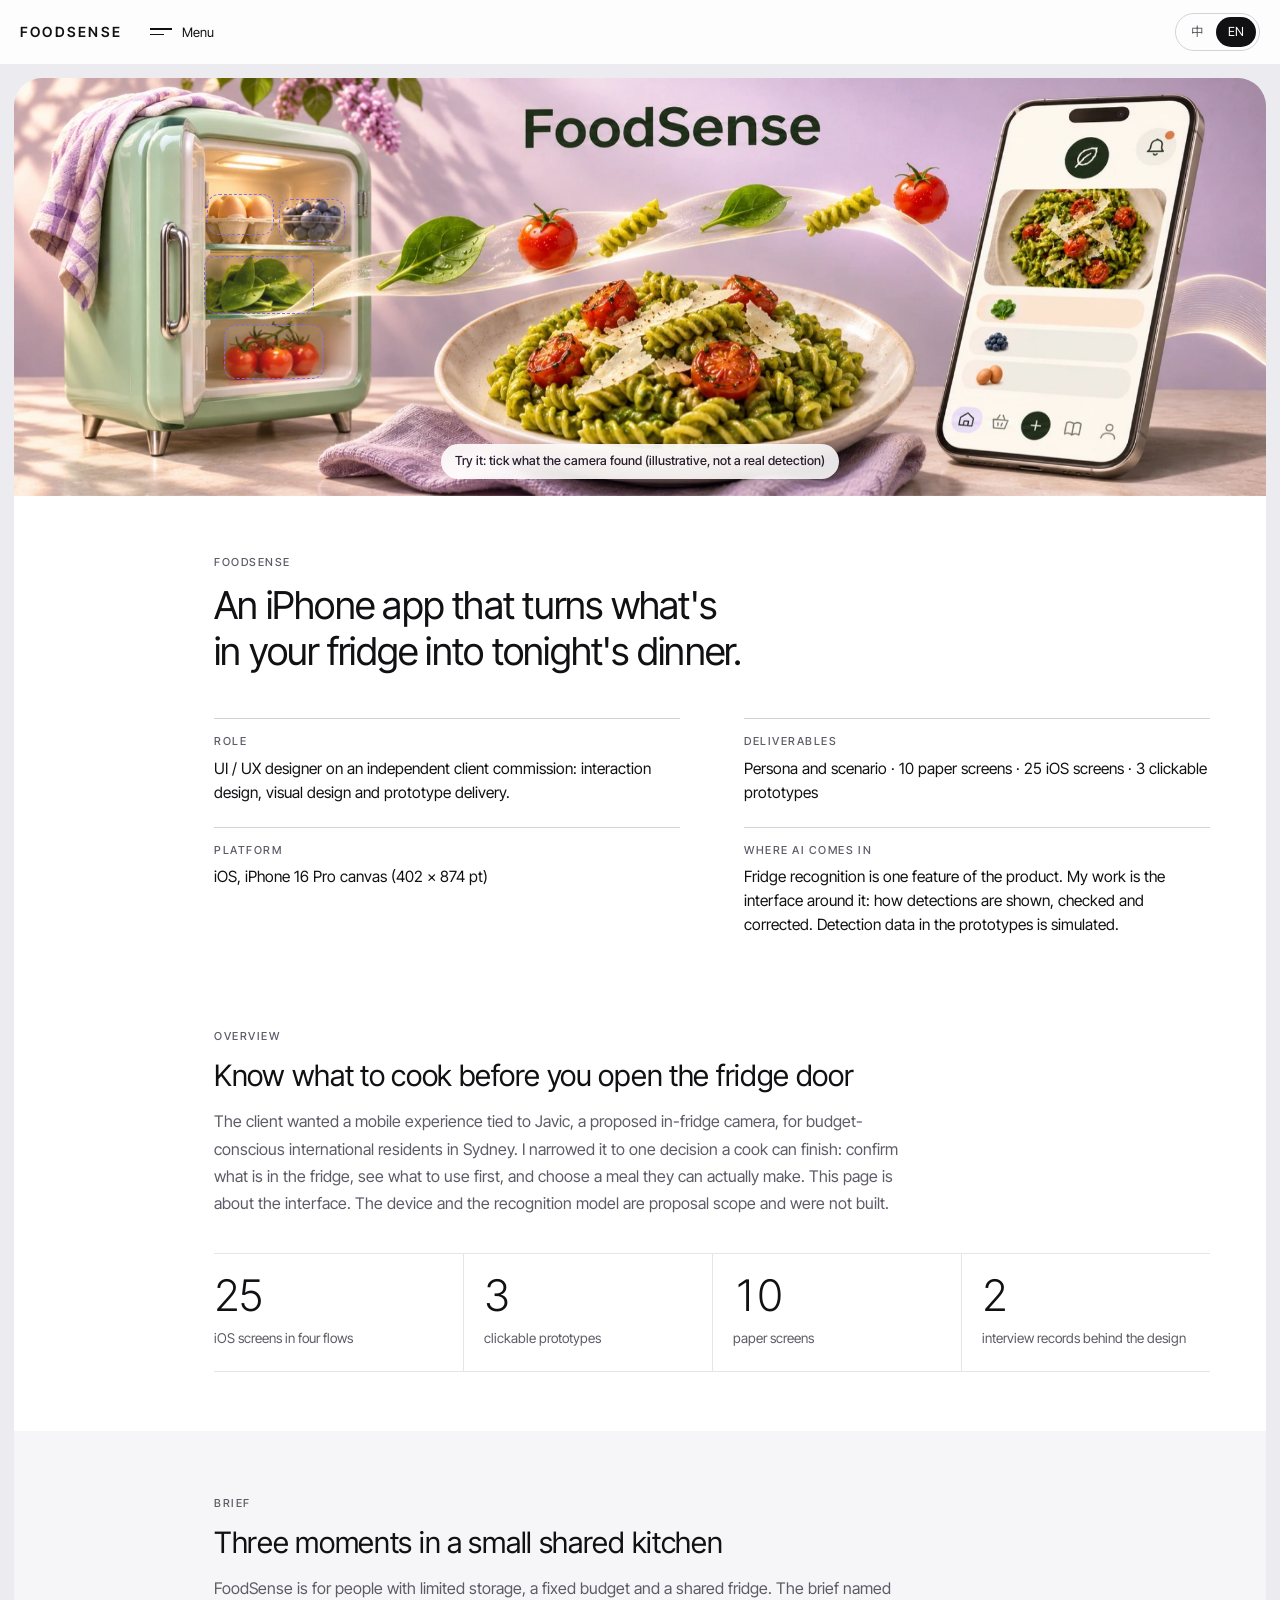
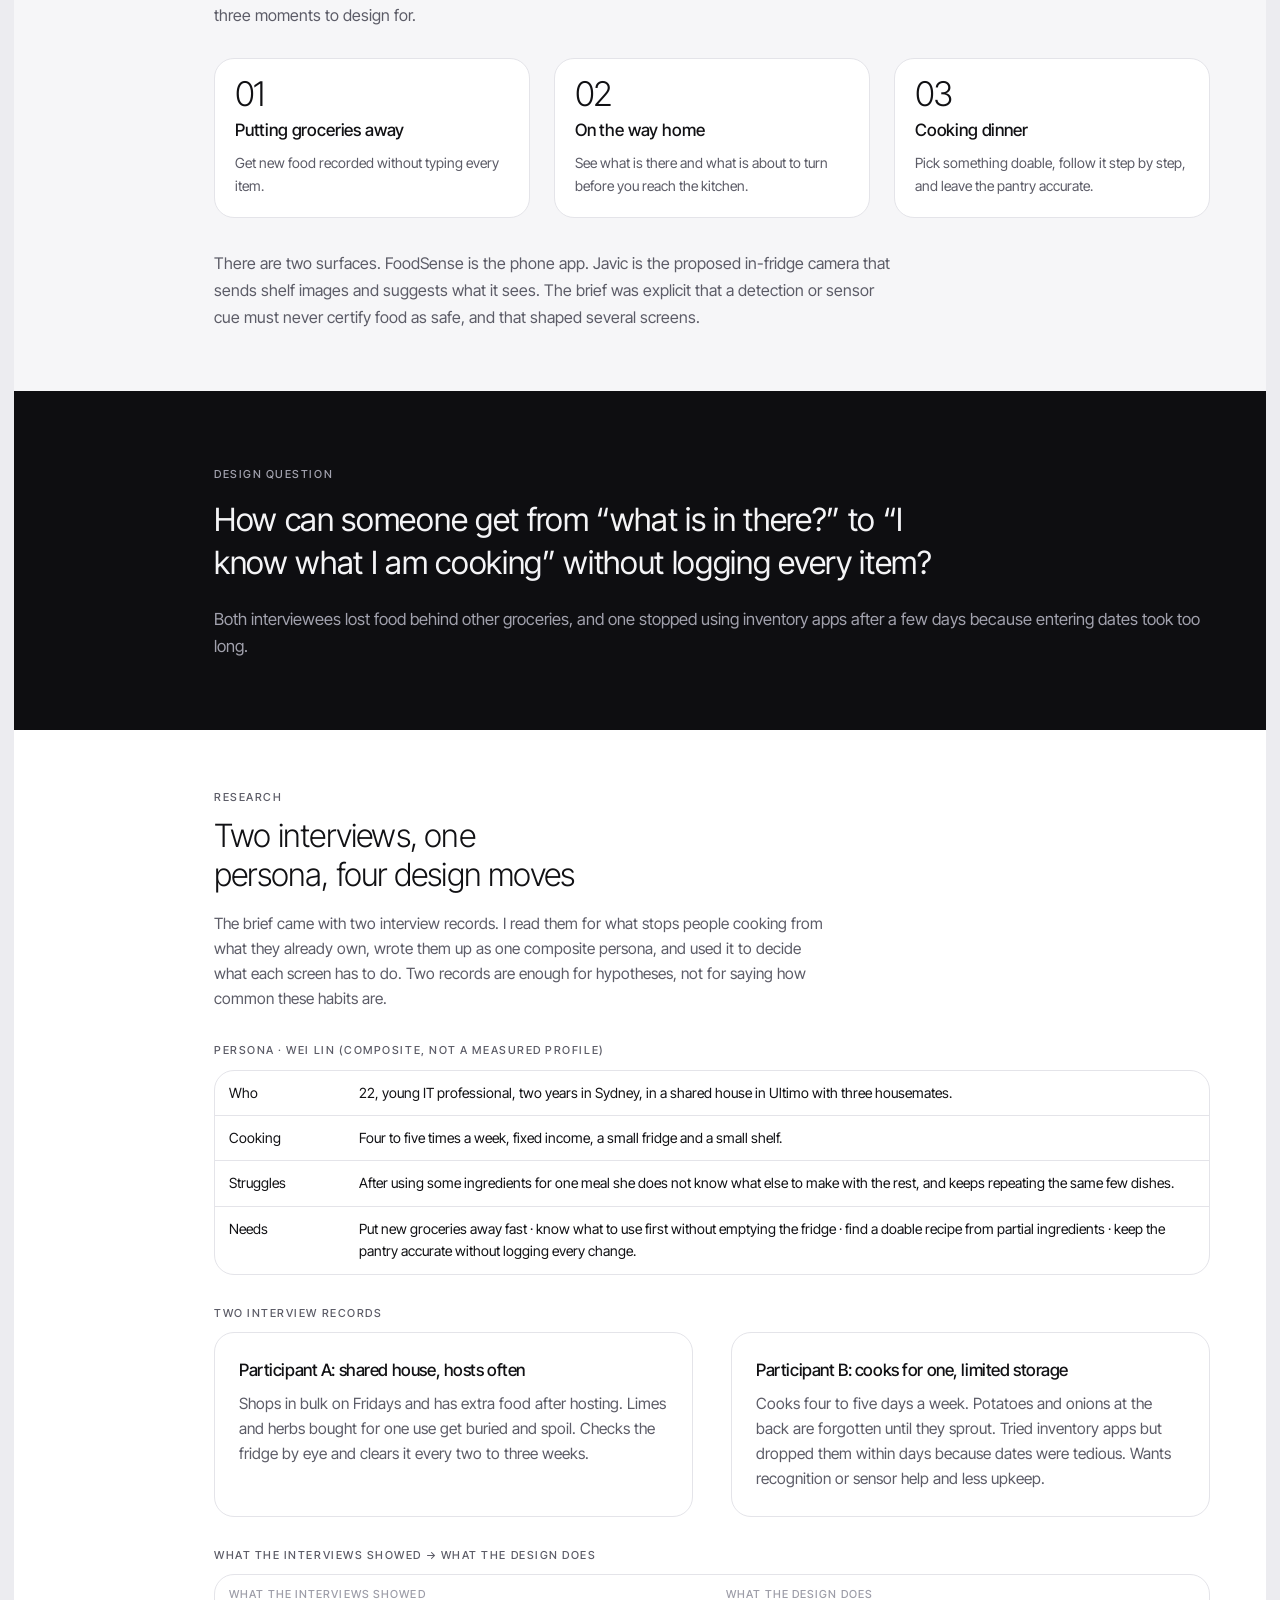
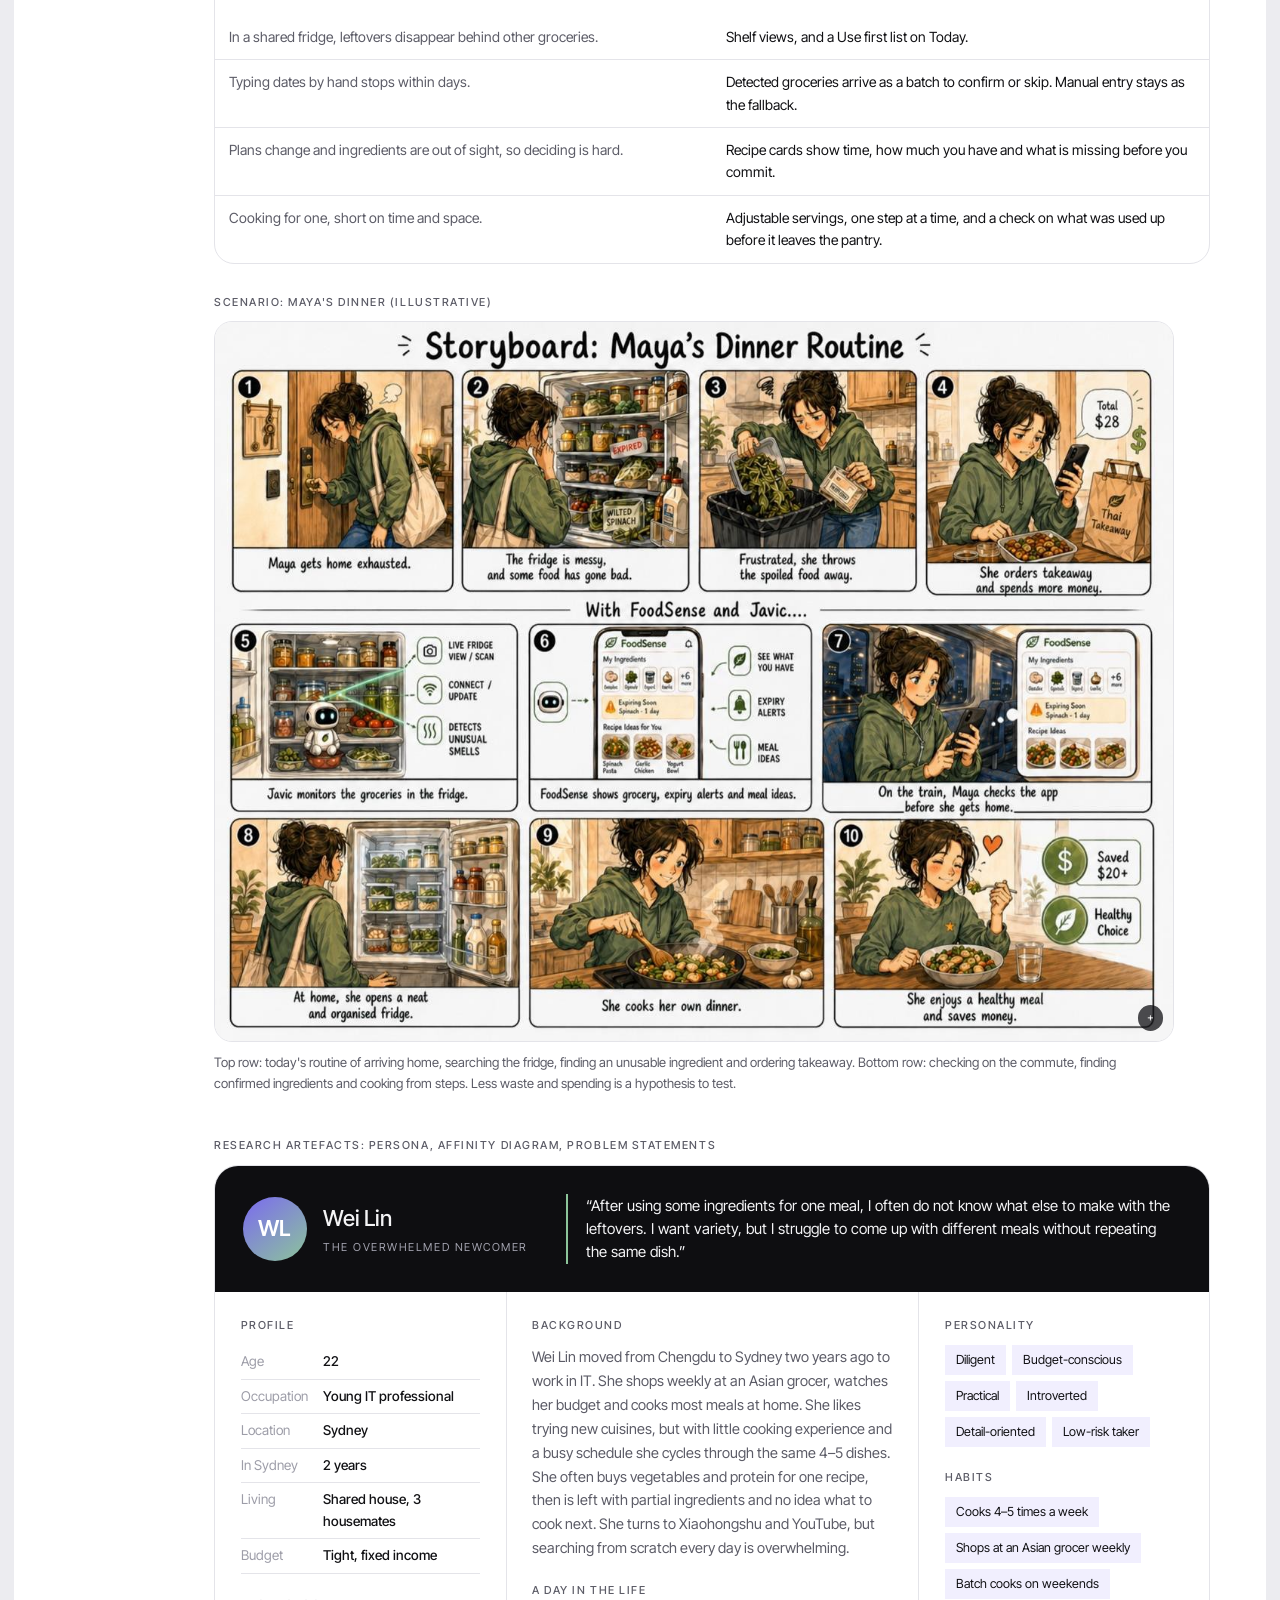
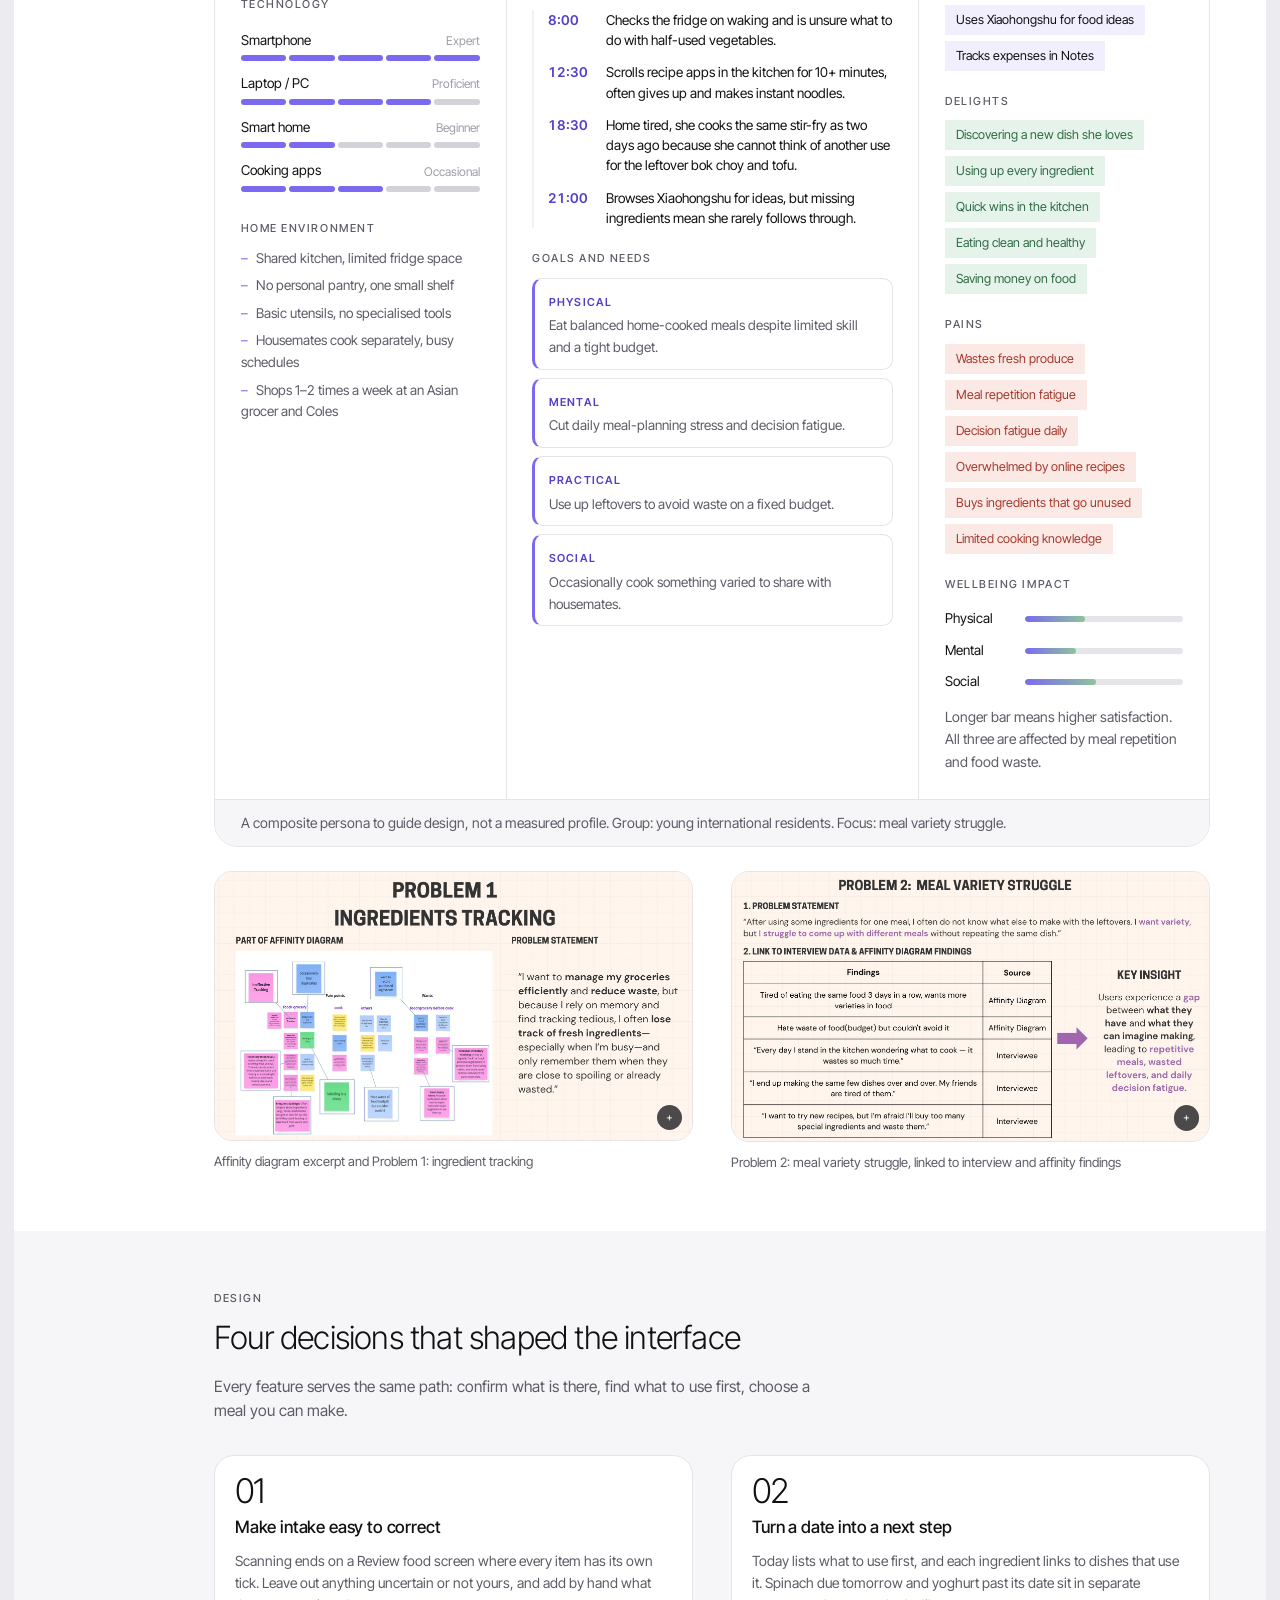
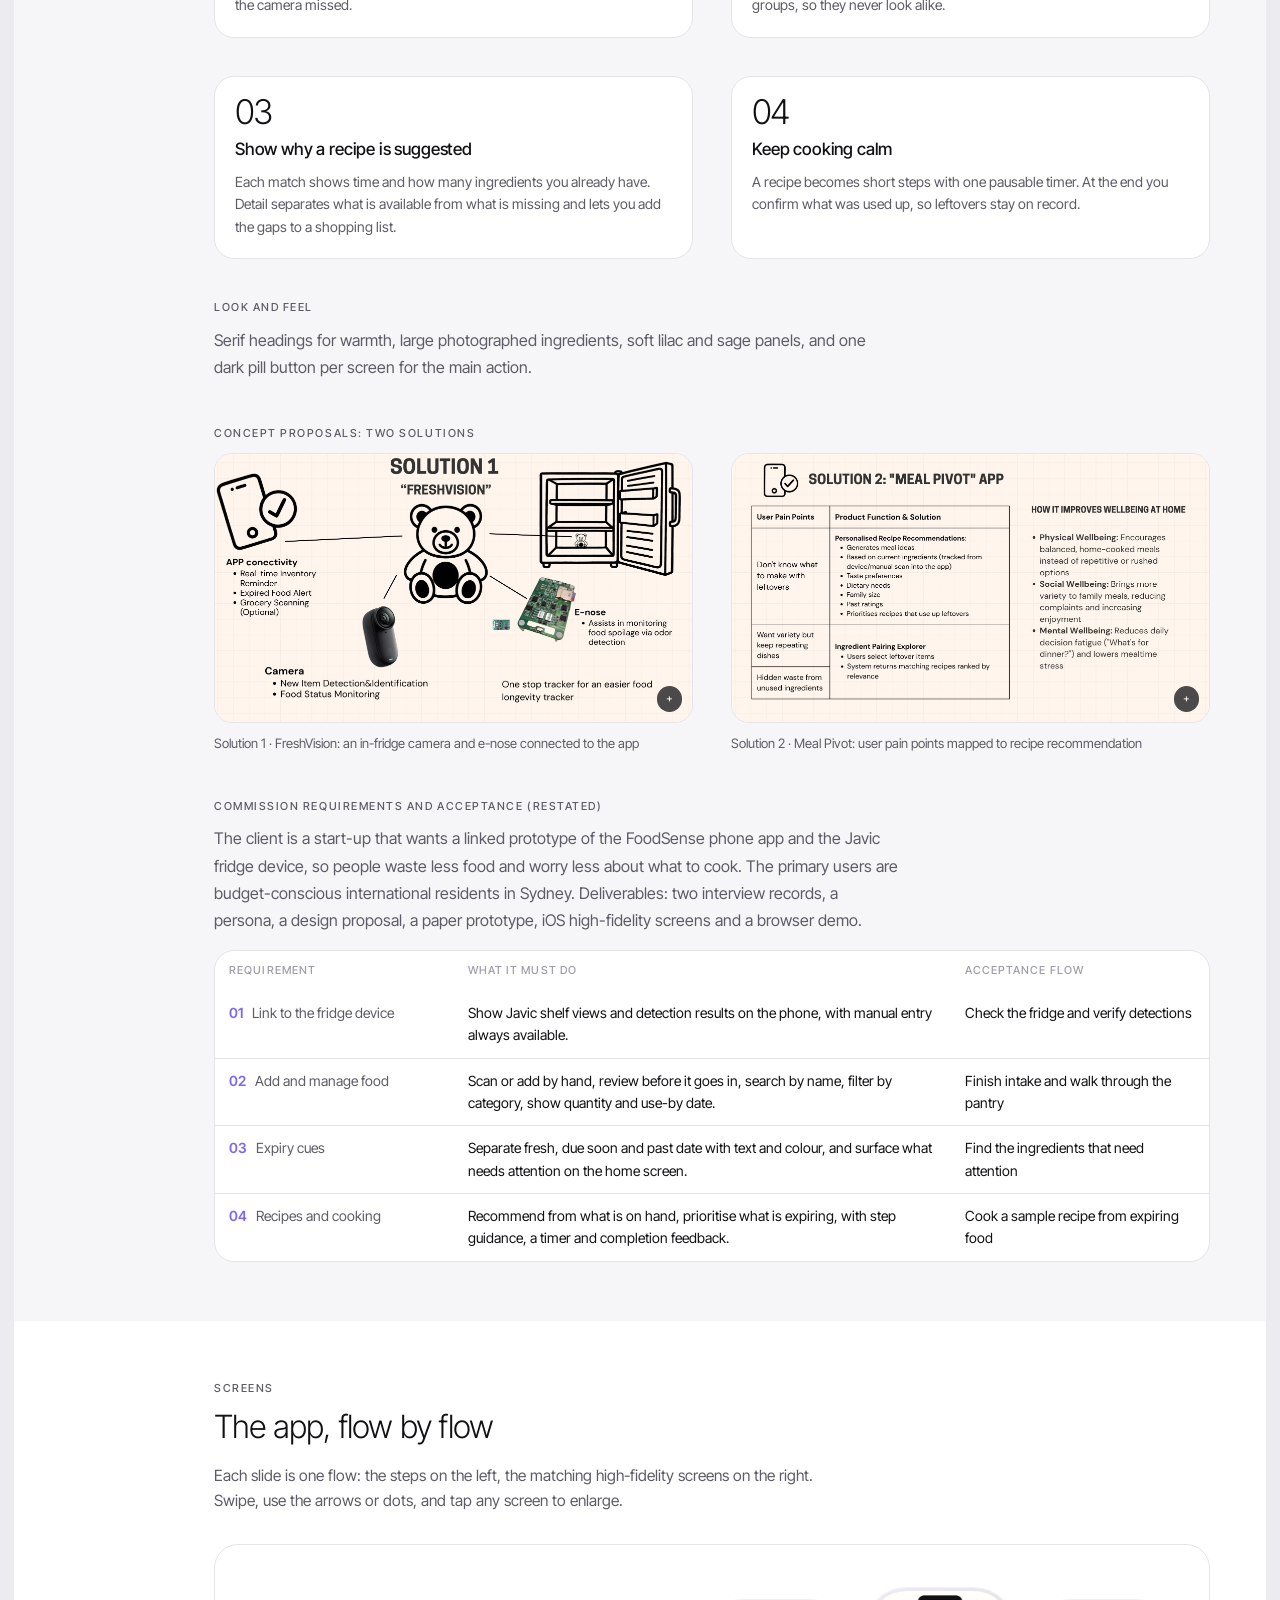
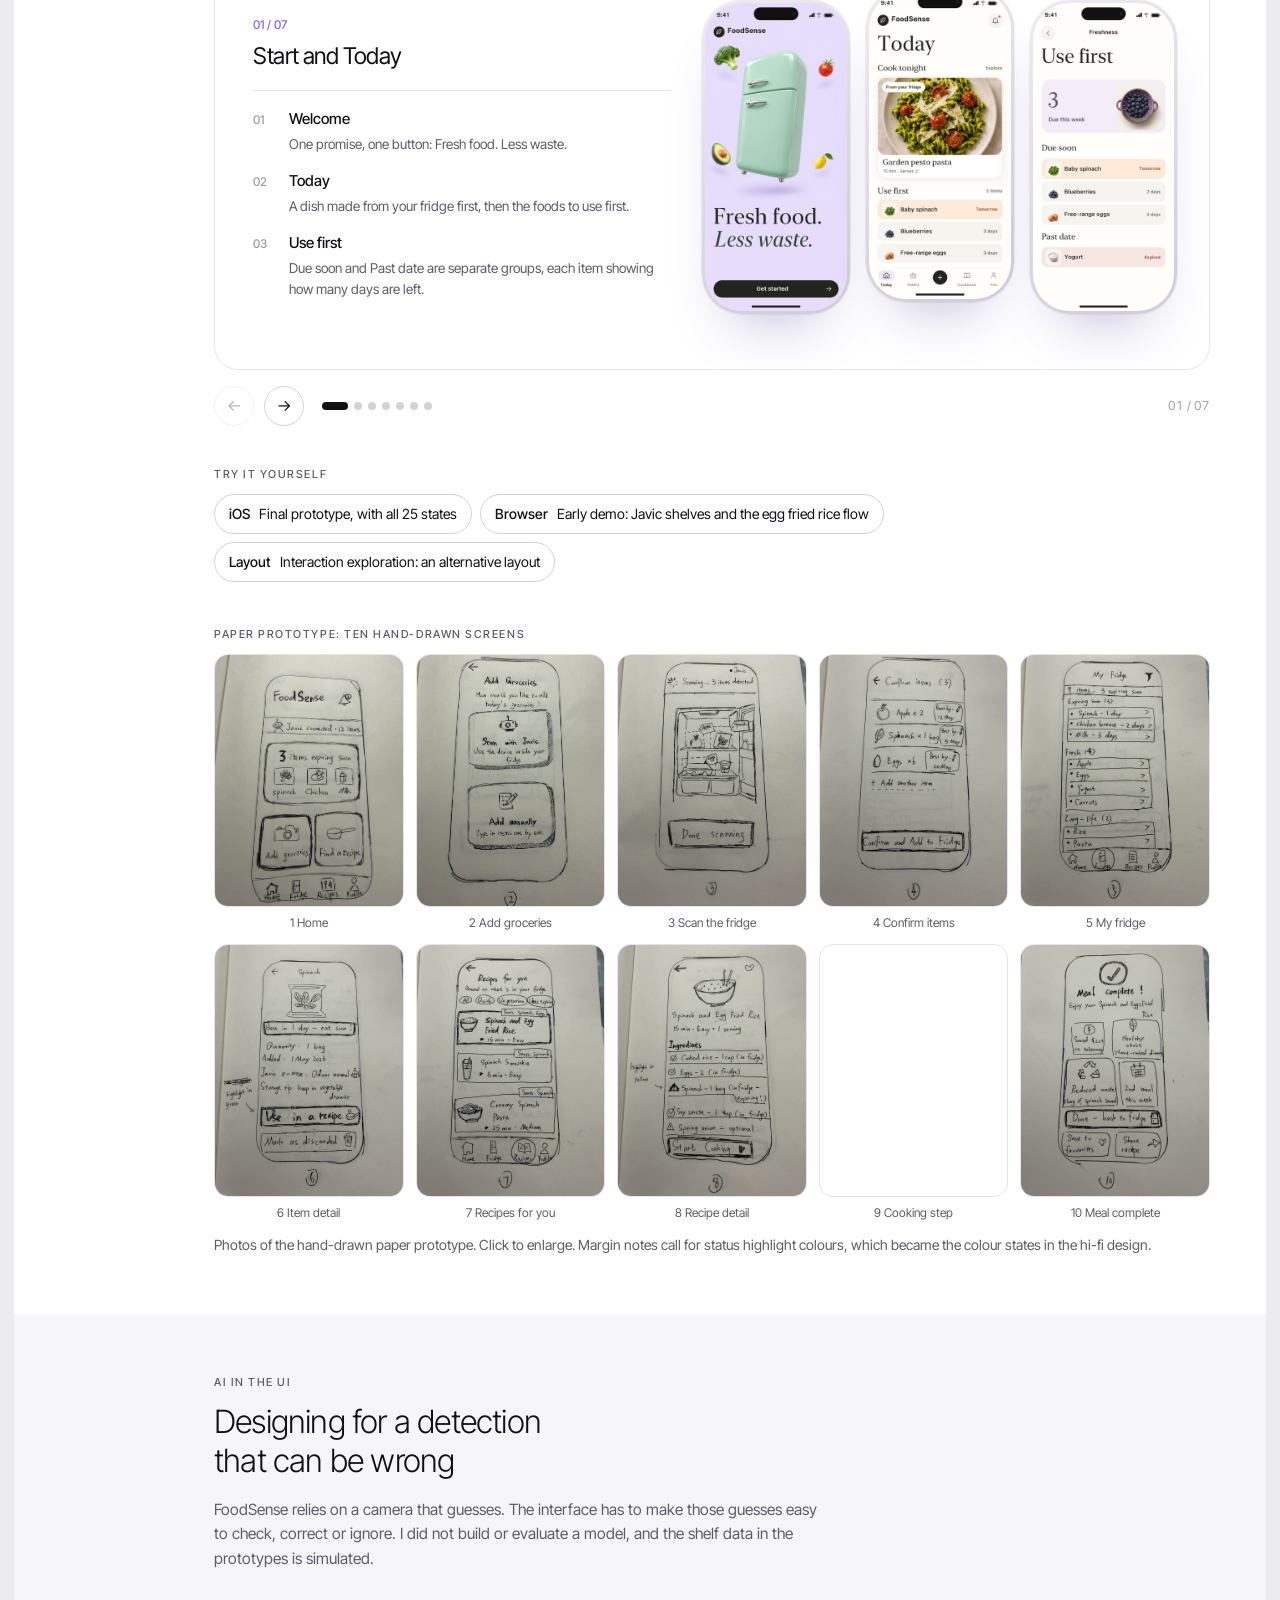
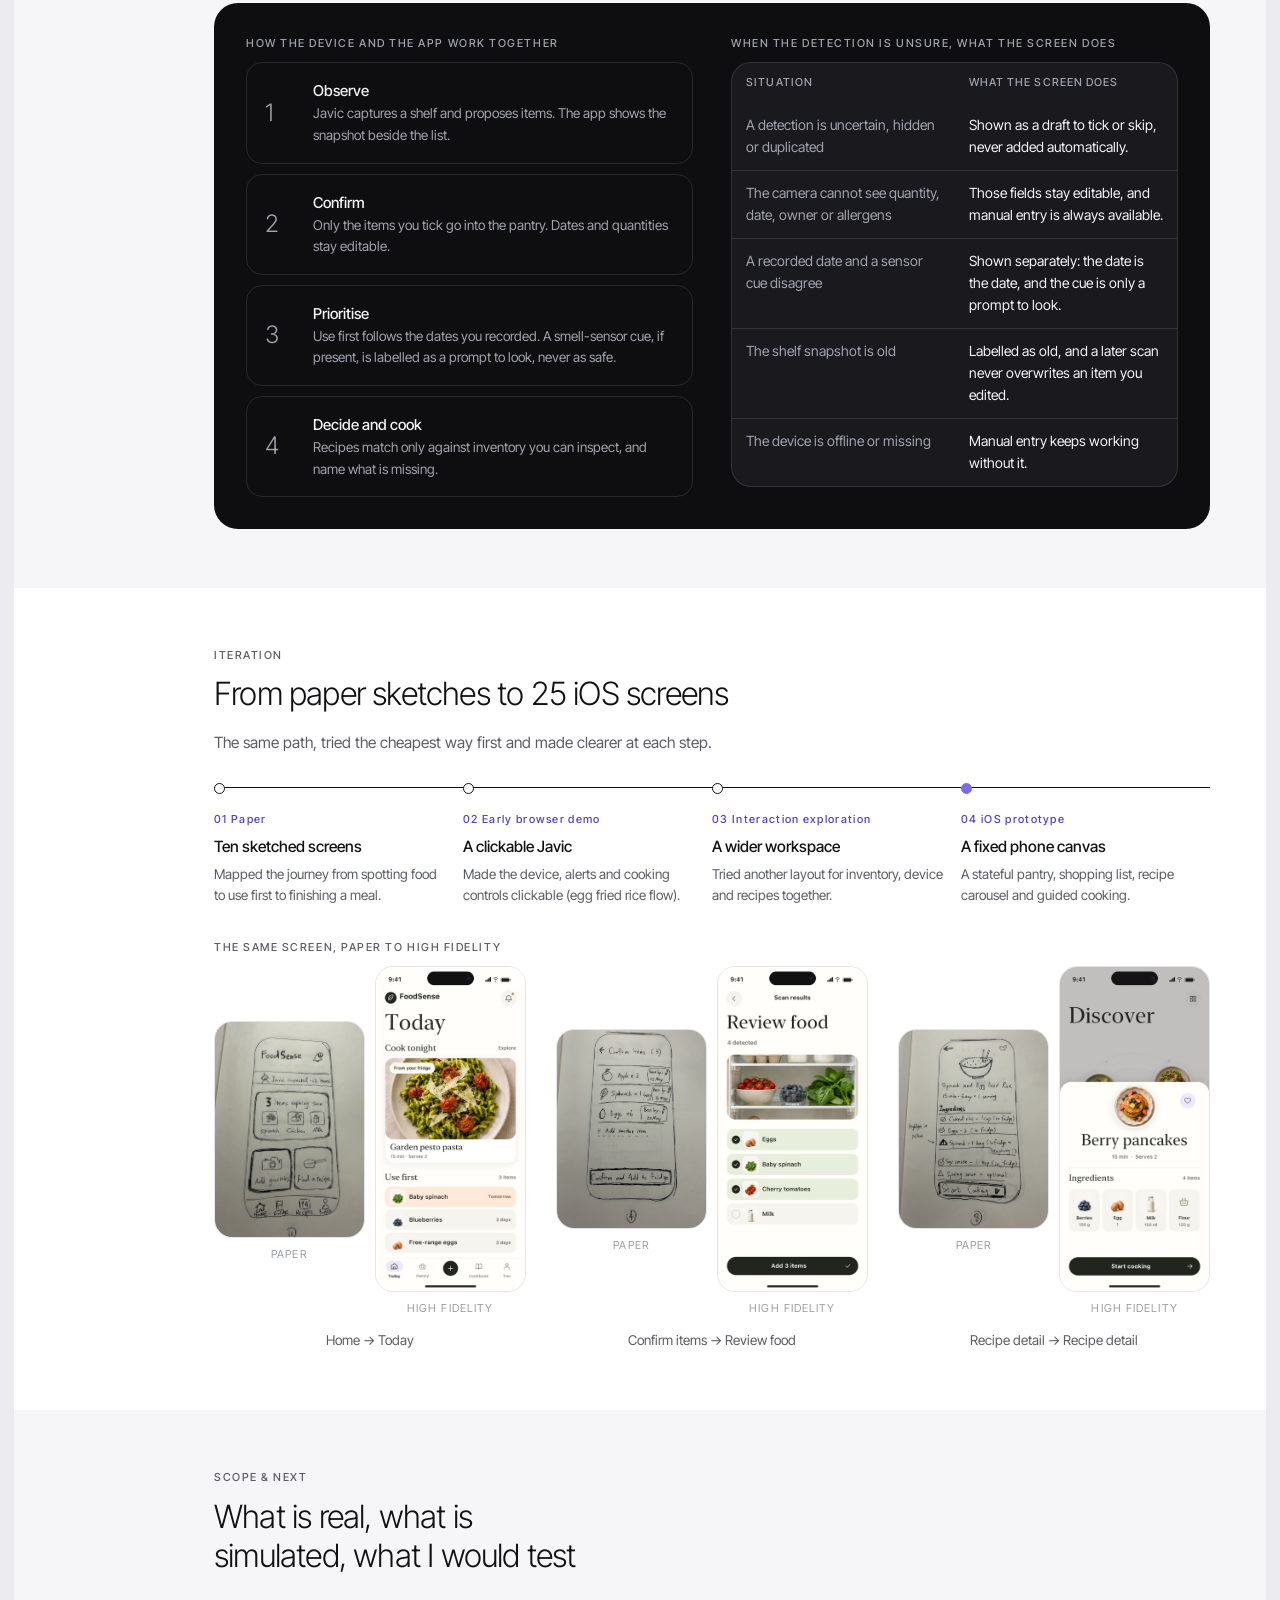
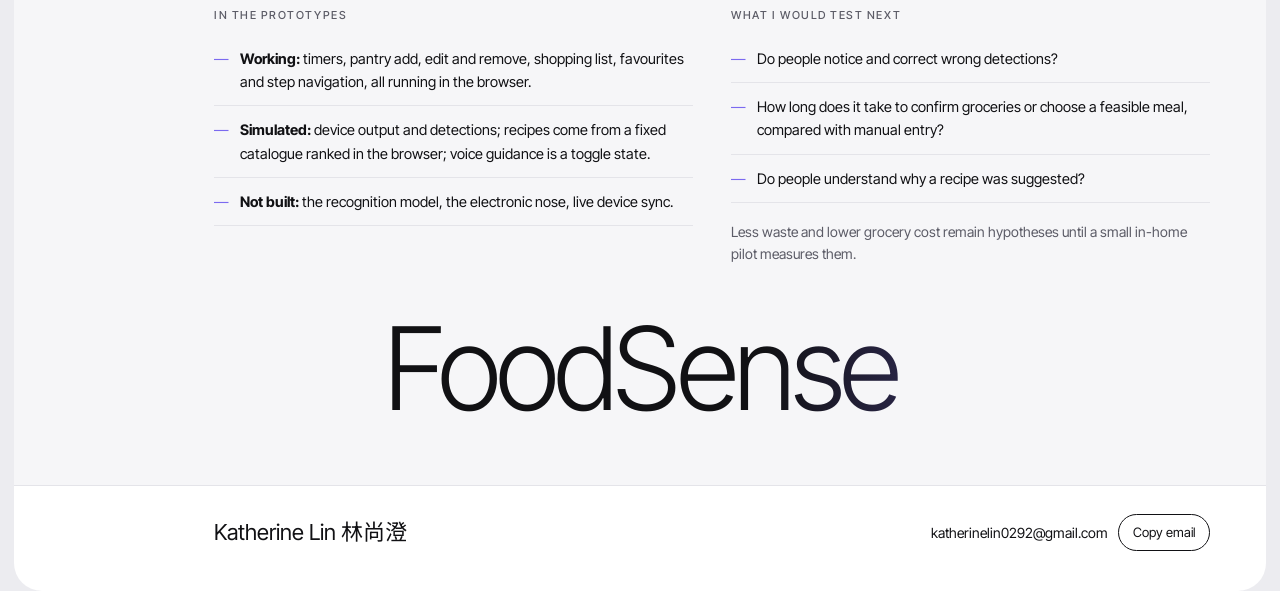
==== commit b1201d22: "Update the portfolio page with research evidence and the full storyboard Adds a rebuilt persona, the" ====
--- a/index.html
+++ b/index.html
@@ -773,7 +773,7 @@
 <div class="menu" id="menu" role="dialog" aria-modal="true" aria-label="Chapters"><div class="mh"><span class="word">FOODSENSE</span><button id="menu-close">✕</button></div><ol id="menu-list"></ol></div>
 
 <div class="sheet">
-<section class="banner" id="hero" aria-label="FoodSense"><img id="bn-img" src="img/poster-wide.jpg" alt="FoodSense · Dinner is already in your fridge. See what you have. Cook what needs using." fetchpriority="high"></section>
+<section class="banner" id="hero" aria-label="FoodSense"><img id="bn-img" src="img/poster-pasta.jpg" alt="FoodSense: ingredients from a fridge flow along a ribbon into a pesto fusilli dish and onto the app on an iPhone." fetchpriority="high"></section>
 
 <!-- 01 overview -->
 <section class="ch intro" id="c-overview" data-nav="nav.ov">
@@ -861,7 +861,39 @@
       </div>
       <div class="rv">
         <span class="lbl k" data-k="rs.sb.k"></span>
-        <figure><div class="fig wide" data-zoom="img/storyboard.jpg"><img src="img/storyboard.jpg" alt="Maya's dinner routine: current routine and proposed experience, ten storyboard frames" loading="lazy"><span class="z">+</span></div><figcaption data-k="rs.sb.cap"></figcaption></figure>
+        <figure class="sbfig"><div class="fig wide" data-zoom="img/storyboard-full.jpg"><img src="img/storyboard-full.jpg" alt="Maya's dinner routine: current routine and proposed experience, ten storyboard frames" loading="lazy"><span class="z">+</span></div><figcaption data-k="rs.sb.cap"></figcaption></figure>
+      </div>
+      <div class="rv" style="margin-top:44px">
+        <span class="lbl k" data-k="ev.rs.k"></span>
+      <div class="pcard rv">
+        <div class="ph-head">
+          <div class="ph-id"><i class="av">WL</i><div><b>Wei Lin</b><span data-k="ev.pr.role"></span></div></div>
+          <p class="ph-q" data-k="ev.pr.q"></p>
+        </div>
+        <div class="ph-grid">
+          <div class="ph-col">
+            <span class="lbl k" data-k="ev.pr.k1"></span><div class="kv"><div><span data-k="ev.pr.f.age"></span><b data-k="ev.pr.v.age"></b></div><div><span data-k="ev.pr.f.occ"></span><b data-k="ev.pr.v.occ"></b></div><div><span data-k="ev.pr.f.city"></span><b data-k="ev.pr.v.city"></b></div><div><span data-k="ev.pr.f.time"></span><b data-k="ev.pr.v.time"></b></div><div><span data-k="ev.pr.f.live"></span><b data-k="ev.pr.v.live"></b></div><div><span data-k="ev.pr.f.bud"></span><b data-k="ev.pr.v.bud"></b></div></div>
+            <span class="lbl k" style="margin-top:22px" data-k="ev.pr.k2"></span><div class="tech"><div><span data-k="ev.pr.t.ph"></span><i class="dots5" style="--n:5"><u></u><u></u><u></u><u></u><u></u></i><em data-k="ev.pr.l.ph"></em></div><div><span data-k="ev.pr.t.pc"></span><i class="dots5" style="--n:4"><u></u><u></u><u></u><u></u><u></u></i><em data-k="ev.pr.l.pc"></em></div><div><span data-k="ev.pr.t.sh"></span><i class="dots5" style="--n:2"><u></u><u></u><u></u><u></u><u></u></i><em data-k="ev.pr.l.sh"></em></div><div><span data-k="ev.pr.t.ap"></span><i class="dots5" style="--n:3"><u></u><u></u><u></u><u></u><u></u></i><em data-k="ev.pr.l.ap"></em></div></div>
+            <span class="lbl k" style="margin-top:22px" data-k="ev.pr.k3"></span><ul class="plain"><li data-k="ev.pr.h1"></li><li data-k="ev.pr.h2"></li><li data-k="ev.pr.h3"></li><li data-k="ev.pr.h4"></li><li data-k="ev.pr.h5"></li></ul>
+          </div>
+          <div class="ph-col mid">
+            <span class="lbl k" data-k="ev.pr.k4"></span>
+            <p class="bio" data-k="ev.pr.bio"></p>
+            <span class="lbl k" style="margin-top:22px" data-k="ev.pr.k5"></span><ol class="day"><li><time>8:00</time><span data-k="ev.pr.d1"></span></li><li><time>12:30</time><span data-k="ev.pr.d2"></span></li><li><time>18:30</time><span data-k="ev.pr.d3"></span></li><li><time>21:00</time><span data-k="ev.pr.d4"></span></li></ol>
+            <span class="lbl k" style="margin-top:22px" data-k="ev.pr.k6"></span><div class="goals"><div><b data-k="ev.pr.gk.g1"></b><p data-k="ev.pr.gd.g1"></p></div><div><b data-k="ev.pr.gk.g2"></b><p data-k="ev.pr.gd.g2"></p></div><div><b data-k="ev.pr.gk.g3"></b><p data-k="ev.pr.gd.g3"></p></div><div><b data-k="ev.pr.gk.g4"></b><p data-k="ev.pr.gd.g4"></p></div></div>
+          </div>
+          <div class="ph-col">
+            <span class="lbl k" data-k="ev.pr.k7"></span><div class="chips sm"><span data-k="ev.pr.r1"></span><span data-k="ev.pr.r2"></span><span data-k="ev.pr.r3"></span><span data-k="ev.pr.r4"></span><span data-k="ev.pr.r5"></span><span data-k="ev.pr.r6"></span></div>
+            <span class="lbl k" style="margin-top:22px" data-k="ev.pr.k8"></span><div class="chips sm"><span data-k="ev.pr.b1"></span><span data-k="ev.pr.b2"></span><span data-k="ev.pr.b3"></span><span data-k="ev.pr.b4"></span><span data-k="ev.pr.b5"></span></div>
+            <span class="lbl k" style="margin-top:22px" data-k="ev.pr.k9"></span><div class="chips sm ok"><span data-k="ev.pr.c1"></span><span data-k="ev.pr.c2"></span><span data-k="ev.pr.c3"></span><span data-k="ev.pr.c4"></span><span data-k="ev.pr.c5"></span></div>
+            <span class="lbl k" style="margin-top:22px" data-k="ev.pr.k10"></span><div class="chips sm bad"><span data-k="ev.pr.p1"></span><span data-k="ev.pr.p2"></span><span data-k="ev.pr.p3"></span><span data-k="ev.pr.p4"></span><span data-k="ev.pr.p5"></span><span data-k="ev.pr.p6"></span></div>
+            <span class="lbl k" style="margin-top:22px" data-k="ev.pr.k11"></span><div class="wb"><div><span data-k="ev.pr.w.w1"></span><i style="--w:38%"></i></div><div><span data-k="ev.pr.w.w2"></span><i style="--w:32%"></i></div><div><span data-k="ev.pr.w.w3"></span><i style="--w:45%"></i></div></div>
+            <p class="muted small" style="margin-top:8px" data-k="ev.pr.wn"></p>
+          </div>
+        </div>
+        <p class="ph-foot muted small" data-k="ev.pr.foot"></p>
+      </div>
+        <div class="g2" style="margin-top:24px"><figure><div class="fig wide" data-zoom="img/ev/affinity.jpg"><img src="img/ev/affinity.jpg" alt="Affinity diagram excerpt and Problem 1" loading="lazy" decoding="async"><span class="z">+</span></div><figcaption data-k="ev.aff"></figcaption></figure><figure><div class="fig wide" data-zoom="img/ev/problem2.jpg"><img src="img/ev/problem2.jpg" alt="Problem 2 and linked findings" loading="lazy" decoding="async"><span class="z">+</span></div><figcaption data-k="ev.p2"></figcaption></figure></div>
       </div>
     </div>
   </div>
@@ -879,6 +911,17 @@
         <div class="ncard"><span class="n">04</span><h3 data-k="ds.d4.t"></h3><p data-k="ds.d4.d"></p></div>
       </div>
       <div class="rv" style="margin-top:40px"><span class="lbl k" data-k="ds.look.k"></span><p class="para" data-k="ds.look.p"></p></div>
+      <div class="rv" style="margin-top:44px">
+        <span class="lbl k" data-k="ev.cp.k"></span>
+        <div class="g2">
+          <figure class=""><div class="fig wide" data-zoom="img/ev/solution1.jpg"><img src="img/ev/solution1.jpg" alt="Solution 1: FreshVision" loading="lazy" decoding="async"><span class="z">+</span></div><figcaption data-k="ev.s1"></figcaption></figure><figure class=""><div class="fig wide" data-zoom="img/ev/solution2.jpg"><img src="img/ev/solution2.jpg" alt="Solution 2: Meal Pivot" loading="lazy" decoding="async"><span class="z">+</span></div><figcaption data-k="ev.s2"></figcaption></figure>
+        </div>
+      </div>
+      <div class="rv" style="margin-top:44px">
+        <span class="lbl k" data-k="ev.br.k"></span>
+        <p class="para" style="margin-bottom:16px" data-k="ev.br.p"></p>
+        <div class="tw"><table class="evt brt"><thead><tr><th data-k="ev.br.h1"></th><th data-k="ev.br.h2"></th><th data-k="ev.br.h3"></th></tr></thead><tbody><tr><td><b>01</b> <span data-k="ev.br.r01t"></span></td><td data-k="ev.br.r01d"></td><td data-k="ev.br.r01a"></td></tr><tr><td><b>02</b> <span data-k="ev.br.r02t"></span></td><td data-k="ev.br.r02d"></td><td data-k="ev.br.r02a"></td></tr><tr><td><b>03</b> <span data-k="ev.br.r03t"></span></td><td data-k="ev.br.r03d"></td><td data-k="ev.br.r03a"></td></tr><tr><td><b>04</b> <span data-k="ev.br.r04t"></span></td><td data-k="ev.br.r04d"></td><td data-k="ev.br.r04a"></td></tr></tbody></table></div>
+      </div>
     </div>
   </div>
 </section>
@@ -897,6 +940,11 @@
           <a class="chip" href="prototypes/early-demo/index.html" target="_blank" rel="noopener"><b>Browser</b> <span data-k="try.early"></span></a>
           <a class="chip" href="prototypes/exploration/index.html" target="_blank" rel="noopener"><b>Layout</b> <span data-k="try.exp"></span></a>
         </div>
+      </div>
+      <div class="rv" style="margin-top:44px">
+        <span class="lbl k" data-k="ev.pw.k"></span>
+        <div class="pwall"><figure><div class="pi" data-zoom="img/ev/pp01.jpg"><img src="img/ev/pp01.jpg" alt="Paper prototype screen 1" loading="lazy" decoding="async"></div><figcaption data-k="ev.pp1"></figcaption></figure><figure><div class="pi" data-zoom="img/ev/pp02.jpg"><img src="img/ev/pp02.jpg" alt="Paper prototype screen 2" loading="lazy" decoding="async"></div><figcaption data-k="ev.pp2"></figcaption></figure><figure><div class="pi" data-zoom="img/ev/pp03.jpg"><img src="img/ev/pp03.jpg" alt="Paper prototype screen 3" loading="lazy" decoding="async"></div><figcaption data-k="ev.pp3"></figcaption></figure><figure><div class="pi" data-zoom="img/ev/pp04.jpg"><img src="img/ev/pp04.jpg" alt="Paper prototype screen 4" loading="lazy" decoding="async"></div><figcaption data-k="ev.pp4"></figcaption></figure><figure><div class="pi" data-zoom="img/ev/pp05.jpg"><img src="img/ev/pp05.jpg" alt="Paper prototype screen 5" loading="lazy" decoding="async"></div><figcaption data-k="ev.pp5"></figcaption></figure><figure><div class="pi" data-zoom="img/ev/pp06.jpg"><img src="img/ev/pp06.jpg" alt="Paper prototype screen 6" loading="lazy" decoding="async"></div><figcaption data-k="ev.pp6"></figcaption></figure><figure><div class="pi" data-zoom="img/ev/pp07.jpg"><img src="img/ev/pp07.jpg" alt="Paper prototype screen 7" loading="lazy" decoding="async"></div><figcaption data-k="ev.pp7"></figcaption></figure><figure><div class="pi" data-zoom="img/ev/pp08.jpg"><img src="img/ev/pp08.jpg" alt="Paper prototype screen 8" loading="lazy" decoding="async"></div><figcaption data-k="ev.pp8"></figcaption></figure><figure><div class="pi" data-zoom="img/ev/pp09.jpg"><img src="img/ev/pp09.jpg" alt="Paper prototype screen 9" loading="lazy" decoding="async"></div><figcaption data-k="ev.pp9"></figcaption></figure><figure><div class="pi" data-zoom="img/ev/pp10.jpg"><img src="img/ev/pp10.jpg" alt="Paper prototype screen 10" loading="lazy" decoding="async"></div><figcaption data-k="ev.pp10"></figcaption></figure></div>
+        <p class="muted small" style="margin-top:12px" data-k="ev.pw.n"></p>
       </div>
     </div>
   </div>
@@ -981,7 +1029,7 @@
 </div>
 
 <script>
-const COPY={"nav.ov": ["概览", "Overview"], "nav.bg": ["委托背景", "Brief"], "nav.rs": ["研究", "Research"], "nav.ds": ["设计决策", "Design"], "nav.pr": ["界面与原型", "Screens"], "nav.ai": ["AI 交互", "AI in the UI"], "nav.it": ["迭代", "Iteration"], "nav.wr": ["边界与下一步", "Scope & next"], "hero.title": ["一款把冰箱里现有食材变成今晚晚餐的 iPhone 应用", "An iPhone app that turns what's in your fridge into tonight's dinner."], "meta.role.k": ["角色", "Role"], "meta.role.v": ["UI / UX 设计师，独立承接的委托项目：交互设计、视觉设计和原型交付。", "UI / UX designer on an independent client commission: interaction design, visual design and prototype delivery."], "meta.deliv.k": ["交付物", "Deliverables"], "meta.deliv.v": ["用户画像与场景 · 10 张纸质原型 · 25 张 iOS 界面 · 3 个可点击原型", "Persona and scenario · 10 paper screens · 25 iOS screens · 3 clickable prototypes"], "meta.plat.k": ["平台", "Platform"], "meta.plat.v": ["iOS，iPhone 16 Pro 画布（402 × 874 pt）", "iOS, iPhone 16 Pro canvas (402 × 874 pt)"], "meta.ai.k": ["AI 在哪里", "Where AI comes in"], "meta.ai.v": ["冰箱识别是这个产品的一项功能。我做的是围绕它的界面：识别结果怎么呈现、怎么核对、怎么改。原型里的识别数据是模拟的。", "Fridge recognition is one feature of the product. My work is the interface around it: how detections are shown, checked and corrected. Detection data in the prototypes is simulated."], "ov.label": ["概览", "Overview"], "ov.title": ["还没打开冰箱门，就先想好做什么", "Know what to cook before you open the fridge door"], "ov.p": ["委托方想要一个连接冰箱内置摄像设备 Javic 的手机体验，面向在悉尼、预算有限的国际居民。我把它收敛成做饭的人能完成的一个决定：确认冰箱里有什么，看哪些该先用，再选一道真的做得出来的菜。这个页面讲界面设计；设备和识别模型属于方案范围，没有实际开发。", "The client wanted a mobile experience tied to Javic, a proposed in-fridge camera, for budget-conscious international residents in Sydney. I narrowed it to one decision a cook can finish: confirm what is in the fridge, see what to use first, and choose a meal they can actually make. This page is about the interface. The device and the recognition model are proposal scope and were not built."], "ov.n1": ["张 iOS 界面，分 4 条流程", "iOS screens in four flows"], "ov.n2": ["个可点击原型", "clickable prototypes"], "ov.n3": ["张纸质原型", "paper screens"], "ov.n4": ["份访谈记录支撑设计", "interview records behind the design"], "bg.label": ["委托背景", "Brief"], "bg.title": ["狭小共享厨房里的三个时刻", "Three moments in a small shared kitchen"], "bg.p": ["FoodSense 面向储物空间有限、预算固定、和别人共用冰箱的人。委托书点名了三个要设计的时刻。", "FoodSense is for people with limited storage, a fixed budget and a shared fridge. The brief named three moments to design for."], "bg.c1.t": ["放好食材", "Putting groceries away"], "bg.c1.d": ["不用一样样手打，就能把新买的东西记下来。", "Get new food recorded without typing every item."], "bg.c2.t": ["回家路上", "On the way home"], "bg.c2.d": ["到厨房之前，先看到里面有什么、什么快坏了。", "See what is there and what is about to turn before you reach the kitchen."], "bg.c3.t": ["做晚饭", "Cooking dinner"], "bg.c3.d": ["选一道做得到的菜，一步步做完，做完库存还是准的。", "Pick something doable, follow it step by step, and leave the pantry accurate."], "bg.p2": ["产品分两个界面：FoodSense 是手机应用；Javic 是方案里的冰箱内置摄像设备，传回货架图像并给出它认出的东西。委托书明确要求，识别结果或传感器信号都不能当作“食物安全”的证明，这一条影响了好几个界面。", "There are two surfaces. FoodSense is the phone app. Javic is the proposed in-fridge camera that sends shelf images and suggests what it sees. The brief was explicit that a detection or sensor cue must never certify food as safe, and that shaped several screens."], "q.label": ["设计问题", "Design question"], "q.title": ["怎样让人从“里面到底有什么？”走到“我知道做什么了”，又不用把每样东西都登记一遍？", "How can someone get from “what is in there?” to “I know what I am cooking” without logging every item?"], "q.sub": ["两位受访者都有食材被藏在别的东西后面的经历，其中一位因为填日期太麻烦，几天就弃用了库存类应用。", "Both interviewees lost food behind other groceries, and one stopped using inventory apps after a few days because entering dates took too long."], "rs.label": ["研究", "Research"], "rs.title": ["两份访谈，一个画像，四个设计动作", "Two interviews, one persona, four design moves"], "rs.lede": ["委托附带两份访谈记录。我从中找出“明明有食材却做不成饭”的原因，整理成一个综合用户画像，再用它决定每个界面要做什么。两份记录只够形成假设，不能说明这些习惯有多普遍。", "The brief came with two interview records. I read them for what stops people cooking from what they already own, wrote them up as one composite persona, and used it to decide what each screen has to do. Two records are enough for hypotheses, not for saying how common these habits are."], "rs.pt.k": ["用户画像 · Wei Lin（综合画像，不是实测人群）", "Persona · Wei Lin (composite, not a measured profile)"], "rs.pt1.a": ["她是谁", "Who"], "rs.pt1.b": ["22 岁，IT 行业的年轻职员，来悉尼两年，和三位室友住在 Ultimo 的合租房。", "22, young IT professional, two years in Sydney, in a shared house in Ultimo with three housemates."], "rs.pt2.a": ["做饭情况", "Cooking"], "rs.pt2.b": ["每周做 4–5 次，收入固定、预算紧，冰箱和架子都很小。", "Four to five times a week, fixed income, a small fridge and a small shelf."], "rs.pt3.a": ["卡在哪", "Struggles"], "rs.pt3.b": ["一顿饭只用掉部分食材后，不知道剩下的还能做什么；常常反复做同几道菜。", "After using some ingredients for one meal she does not know what else to make with the rest, and keeps repeating the same few dishes."], "rs.pt4.a": ["需要", "Needs"], "rs.pt4.b": ["买完快速归位 · 不翻遍冰箱就知道先用什么 · 用手头的部分食材找到做得出的菜 · 不用逐项记录，库存也保持准确。", "Put new groceries away fast · know what to use first without emptying the fridge · find a doable recipe from partial ingredients · keep the pantry accurate without logging every change."], "rs.int.k": ["两份访谈记录", "Two interview records"], "rs.ia.t": ["受访者 A：常请客的合租者", "Participant A: shared house, hosts often"], "rs.ia.d": ["每周五大采购，请客后食材堆积；为某个用途买的青柠、香草被埋在冰箱里坏掉。看冰箱靠肉眼，两三周才清一次。", "Shops in bulk on Fridays and has extra food after hosting. Limes and herbs bought for one use get buried and spoil. Checks the fridge by eye and clears it every two to three weeks."], "rs.ib.t": ["受访者 B：常自己做饭的独居者", "Participant B: cooks for one, limited storage"], "rs.ib.d": ["每周做 4–5 天饭。后排的土豆、洋葱容易被忘到发芽；用过库存应用，但填日期太费事，几天就放弃；想要识别或传感器帮忙，并少一点维护。", "Cooks four to five days a week. Potatoes and onions at the back are forgotten until they sprout. Tried inventory apps but dropped them within days because dates were tedious. Wants recognition or sensor help and less upkeep."], "rs.ev.k": ["访谈里看到的 → 设计怎么回应", "What the interviews showed → what the design does"], "rs.ev.h1": ["访谈里看到的", "What the interviews showed"], "rs.ev.h2": ["设计怎么回应", "What the design does"], "rs.ev1.a": ["合租冰箱里，剩下的食材会消失在别的东西后面。", "In a shared fridge, leftovers disappear behind other groceries."], "rs.ev1.b": ["提供分层货架视图，并在“今天”页突出“先用掉”清单。", "Shelf views, and a Use first list on Today."], "rs.ev2.a": ["手动填日期，几天就坚持不下去。", "Typing dates by hand stops within days."], "rs.ev2.b": ["识别到的食材作为一批草稿，逐项确认或跳过；手动添加始终可用。", "Detected groceries arrive as a batch to confirm or skip. Manual entry stays as the fallback."], "rs.ev3.a": ["计划一变、食材看不见，就很难决定做什么。", "Plans change and ingredients are out of sight, so deciding is hard."], "rs.ev3.b": ["菜谱卡在开始前就显示用时、已有食材占比和缺什么。", "Recipe cards show time, how much you have and what is missing before you commit."], "rs.ev4.a": ["一个人做饭，时间和空间都有限。", "Cooking for one, short on time and space."], "rs.ev4.b": ["可调份量，一次只看一步；做完后确认哪些用完了，再从库存里移除。", "Adjustable servings, one step at a time, and a check on what was used up before it leaves the pantry."], "rs.sb.k": ["场景：Maya 的晚饭（示意）", "Scenario: Maya's dinner (illustrative)"], "rs.sb.cap": ["上排是现在的流程：到家、翻冰箱、发现食材不能用、点外卖。下排是设想中的流程：路上查看、确认食材、跟着步骤做完。减少浪费和花费只是待验证的假设。", "Top row: today's routine of arriving home, searching the fridge, finding an unusable ingredient and ordering takeaway. Bottom row: checking on the commute, finding confirmed ingredients and cooking from steps. Less waste and spending is a hypothesis to test."], "ds.label": ["设计决策", "Design"], "ds.title": ["决定了界面样子的四件事", "Four decisions that shaped the interface"], "ds.lede": ["每个功能都服务于同一条路径：确认有什么，找出该先用的，选一道能做的菜。", "Every feature serves the same path: confirm what is there, find what to use first, choose a meal you can make."], "ds.d1.t": ["让录入容易被纠正", "Make intake easy to correct"], "ds.d1.d": ["扫描之后落在“Review food”页，每一项单独勾选。不确定或不是自己的东西可以不加；相机漏掉的，手动补上。", "Scanning ends on a Review food screen where every item has its own tick. Leave out anything uncertain or not yours, and add by hand what the camera missed."], "ds.d2.t": ["把日期变成下一步行动", "Turn a date into a next step"], "ds.d2.d": ["“今天”页列出该先用的食材，点进去能看到用它做的菜。快到期的菠菜和已过期的酸奶分在不同分组，看起来不会一样。", "Today lists what to use first, and each ingredient links to dishes that use it. Spinach due tomorrow and yoghurt past its date sit in separate groups, so they never look alike."], "ds.d3.t": ["说明为什么推荐这道菜", "Show why a recipe is suggested"], "ds.d3.d": ["匹配卡显示用时和手头已有几样；详情页把“有的”和“缺的”分开，缺的可以直接加进购物清单。", "Each match shows time and how many ingredients you already have. Detail separates what is available from what is missing and lets you add the gaps to a shopping list."], "ds.d4.t": ["让烹饪保持专注", "Keep cooking calm"], "ds.d4.d": ["菜谱拆成短步骤，计时器可暂停。结束时确认哪些食材用完了，剩下的仍然留在库存里。", "A recipe becomes short steps with one pausable timer. At the end you confirm what was used up, so leftovers stay on record."], "ds.look.k": ["视觉语言", "Look and feel"], "ds.look.p": ["衬线标题带来温度，食材用大幅实拍图，面板用柔和的淡紫和鼠尾草绿，每个界面只有一个深色胶囊主按钮。", "Serif headings for warmth, large photographed ingredients, soft lilac and sage panels, and one dark pill button per screen for the main action."], "pr.label": ["界面与原型", "Screens"], "pr.title": ["按流程看完整个应用", "The app, flow by flow"], "pr.lede": ["每一页是一条流程：左边是步骤说明，右边是对应的高保真界面。左右滑动、点箭头或圆点切换，点任意界面可放大。", "Each slide is one flow: the steps on the left, the matching high-fidelity screens on the right. Swipe, use the arrows or dots, and tap any screen to enlarge."], "pr.try.k": ["可以自己点一点", "Try it yourself"], "try.ios": ["最终 iOS 原型（可打开全部 25 个状态）", "Final prototype, with all 25 states"], "try.early": ["早期版本：Javic 货架与蛋炒饭流程", "Early demo: Javic shelves and the egg fried rice flow"], "try.exp": ["交互探索：另一种布局", "Interaction exploration: an alternative layout"], "sc1.t": ["开始与“今天”", "Start and Today"], "sc1.s1.t": ["欢迎页", "Welcome"], "sc1.s1.d": ["一句承诺，一个按钮：Fresh food. Less waste.", "One promise, one button: Fresh food. Less waste."], "sc1.s2.t": ["今天", "Today"], "sc1.s2.d": ["先给一道用冰箱里食材做的菜，再列出该先用的食材。", "A dish made from your fridge first, then the foods to use first."], "sc1.s3.t": ["先用掉", "Use first"], "sc1.s3.d": ["“快到期”和“已过期”分开显示，每项标出剩几天。", "Due soon and Past date are separate groups, each item showing how many days are left."], "sc2.t": ["食材库", "Pantry"], "sc2.s1.t": ["食材库", "Pantry"], "sc2.s1.d": ["图标网格看全部，也可以切到“先用掉”。", "An icon grid of everything, switchable to Use first."], "sc2.s2.t": ["单个食材", "Ingredient"], "sc2.s2.d": ["看到期日，直接跳到用它做的菜，也可以编辑。", "See the use-by date, jump to a dish that uses it, or edit."], "sc2.s3.t": ["空状态", "Empty state"], "sc2.s3.d": ["没有食材时只留一个“Add food”按钮。", "With nothing stored, a single Add food button."], "sc3.t": ["扫描并核对", "Scan and review"], "sc3.s1.t": ["添加食物", "Add food"], "sc3.s1.d": ["三种方式：扫描、手动、从冰箱导入。", "Three routes: scan, add manually, or from the fridge."], "sc3.s2.t": ["扫描", "Scan"], "sc3.s2.d": ["取景框提示“Hold steady”，一个快门键。", "A viewfinder that says Hold steady, with one shutter button."], "sc3.s3.t": ["核对结果", "Review food"], "sc3.s3.d": ["识别结果是一批草稿，逐项勾选，只添加勾选的。", "Detections are a batch of drafts. Tick each one; only ticked items are added."], "sc3.s4.t": ["食材库已更新", "Pantry updated"], "sc3.s4.d": ["告诉你加了几样，再回到食材库。", "Says how many were added, then returns to the pantry."], "sc4.t": ["看冰箱，和手动兜底", "Fridge view and the manual fallback"], "sc4.s1.t": ["我的冰箱", "My fridge"], "sc4.s1.d": ["显示设备连接状态和温度，按上、中、下层切换货架。", "Shows connection and temperature, with the shelves switchable between top, middle and bottom."], "sc4.s2.t": ["手动录入", "Manual entry"], "sc4.s2.d": ["名称、数量、分类、到期日，识别漏掉的东西在这里补。", "Name, quantity, category and use-by date for anything the camera misses."], "sc5.t": ["找一道能做的菜", "Find a recipe you can make"], "sc5.s1.t": ["发现", "Discover"], "sc5.s1.d": ["几道菜围绕一个按钮：Find my recipe。", "A few dishes around one button: Find my recipe."], "sc5.s2.t": ["菜谱匹配", "Recipe match"], "sc5.s2.d": ["选食材、选用时，卡片上直接看到匹配结果。", "Choose ingredients and a time limit, and see matches right on the cards."], "sc5.s3.t": ["菜谱详情", "Recipe detail"], "sc5.s3.d": ["核对份量和食材，再开始。", "Check servings and ingredients before you start."], "sc6.t": ["一步步做完", "Cook step by step"], "sc6.s1.t": ["步骤", "Steps"], "sc6.s1.d": ["一屏一步，带进度条。", "One step per screen, with a progress bar."], "sc6.s2.t": ["计时器", "Timer"], "sc6.s2.d": ["需要等待的步骤给一个大号倒计时。", "A large countdown for steps that need waiting."], "sc6.s3.t": ["做完了", "Meal complete"], "sc6.s3.d": ["收尾页：Made it。", "A closing screen: Made it."], "sc7.t": ["菜谱本与我的", "Cookbook and You"], "sc7.s1.t": ["收藏的菜谱", "Saved recipes"], "sc7.s1.d": ["收藏过的菜放在一起；没有收藏时有空状态。", "Favourites in one place, with an empty state before any are saved."], "sc7.s2.t": ["购物清单", "Shopping list"], "sc7.s2.d": ["菜谱里缺的东西可以直接加进来。", "Missing ingredients from a recipe can be added here."], "sc7.s3.t": ["饮食偏好", "Food preferences"], "sc7.s3.d": ["素食、无乳制品等开关，推荐时会参考。", "Switches for diets such as vegetarian or dairy-free."], "ai.label": ["AI 交互", "AI in the UI"], "ai.title": ["为可能出错的识别做设计", "Designing for a detection that can be wrong"], "ai.lede": ["FoodSense 依赖一个会“猜”的摄像头。界面要让这些猜测容易核对、修改，或者直接忽略。我没有训练或评估模型，原型里的货架数据是模拟的。", "FoodSense relies on a camera that guesses. The interface has to make those guesses easy to check, correct or ignore. I did not build or evaluate a model, and the shelf data in the prototypes is simulated."], "ai.chain.k": ["设备和应用怎么配合", "How the device and the app work together"], "ai.l1.t": ["观察", "Observe"], "ai.l1.d": ["Javic 拍下货架并提出可能的食材，应用把截图和清单并排给你看。", "Javic captures a shelf and proposes items. The app shows the snapshot beside the list."], "ai.l2.t": ["确认", "Confirm"], "ai.l2.d": ["只有你勾选的才会进库存，日期和数量始终可改。", "Only the items you tick go into the pantry. Dates and quantities stay editable."], "ai.l3.t": ["排序", "Prioritise"], "ai.l3.d": ["“先用掉”依据你记录的日期。如果有气味传感器的信号，只标成“去看看”，不是“安全”。", "Use first follows the dates you recorded. A smell-sensor cue, if present, is labelled as a prompt to look, never as safe."], "ai.l4.t": ["决定并烹饪", "Decide and cook"], "ai.l4.d": ["菜谱只和你看得见的库存匹配，缺什么会写明。", "Recipes match only against inventory you can inspect, and name what is missing."], "ai.tb.k": ["识别不确定时，界面怎么做", "When the detection is unsure, what the screen does"], "ai.tb.h1": ["情况", "Situation"], "ai.tb.h2": ["界面的做法", "What the screen does"], "ai.r1.a": ["识别结果不确定、被遮挡或重复", "A detection is uncertain, hidden or duplicated"], "ai.r1.b": ["作为草稿展示，等你勾选或跳过，不会自动加入。", "Shown as a draft to tick or skip, never added automatically."], "ai.r2.a": ["相机看不出数量、日期、归属或过敏原", "The camera cannot see quantity, date, owner or allergens"], "ai.r2.b": ["这些字段保持可编辑，手动录入始终可用。", "Those fields stay editable, and manual entry is always available."], "ai.r3.a": ["记录的日期和传感器信号对不上", "A recorded date and a sensor cue disagree"], "ai.r3.b": ["分开显示：日期是日期，信号只是提醒你去看一眼。", "Shown separately: the date is the date, and the cue is only a prompt to look."], "ai.r4.a": ["货架截图已经过时", "The shelf snapshot is old"], "ai.r4.b": ["标明是旧截图；之后的扫描不会覆盖你改过的条目。", "Labelled as old, and a later scan never overwrites an item you edited."], "ai.r5.a": ["设备离线或没有设备", "The device is offline or missing"], "ai.r5.b": ["手动录入照常使用，不依赖设备。", "Manual entry keeps working without it."], "it.label": ["迭代", "Iteration"], "it.title": ["从纸质草图到 25 张 iOS 界面", "From paper sketches to 25 iOS screens"], "it.lede": ["同一条路径，先用最便宜的方式试，再一步步变清晰。", "The same path, tried the cheapest way first and made clearer at each step."], "it.t1.k": ["01 纸质", "01 Paper"], "it.t1.t": ["10 张手绘界面", "Ten sketched screens"], "it.t1.d": ["走通从“发现要先用的食材”到做完一顿饭。", "Mapped the journey from spotting food to use first to finishing a meal."], "it.t2.k": ["02 早期网页版", "02 Early browser demo"], "it.t2.t": ["可点击的 Javic", "A clickable Javic"], "it.t2.d": ["把设备、提醒和烹饪控制做成能点的（蛋炒饭流程）。", "Made the device, alerts and cooking controls clickable (egg fried rice flow)."], "it.t3.k": ["03 交互探索", "03 Interaction exploration"], "it.t3.t": ["更宽的工作区", "A wider workspace"], "it.t3.d": ["试另一种布局，同时看库存、设备和菜谱。", "Tried another layout for inventory, device and recipes together."], "it.t4.k": ["04 iOS 原型", "04 iOS prototype"], "it.t4.t": ["固定手机画布", "A fixed phone canvas"], "it.t4.d": ["有状态的食材库、购物清单、菜谱轮播和分步烹饪。", "A stateful pantry, shopping list, recipe carousel and guided cooking."], "it.pairs.k": ["同一屏，纸质到高保真", "The same screen, paper to high fidelity"], "it.paper": ["纸质", "Paper"], "it.hifi": ["高保真", "High fidelity"], "it.p1": ["首页 → 今天", "Home → Today"], "it.p2": ["确认食材 → Review food", "Confirm items → Review food"], "it.p3": ["菜谱详情 → 菜谱详情", "Recipe detail → Recipe detail"], "wr.label": ["边界与下一步", "Scope & next"], "wr.title": ["哪些是真的，哪些是模拟的，接下来想测什么", "What is real, what is simulated, what I would test"], "wr.real.k": ["原型里", "In the prototypes"], "wr.real1": ["<b>能用：</b>计时器、食材库的增删改、购物清单、收藏、分步烹饪（都在浏览器里运行）。", "<b>Working:</b> timers, pantry add, edit and remove, shopping list, favourites and step navigation, all running in the browser."], "wr.real2": ["<b>模拟：</b>设备输出和识别结果；菜谱来自固定目录，在浏览器里排序；语音引导只是一个开关状态。", "<b>Simulated:</b> device output and detections; recipes come from a fixed catalogue ranked in the browser; voice guidance is a toggle state."], "wr.real3": ["<b>没有做：</b>识别模型、电子鼻传感器、真实的设备同步。", "<b>Not built:</b> the recognition model, the electronic nose, live device sync."], "wr.next.k": ["接下来想测的", "What I would test next"], "wr.n1": ["人们会不会发现并改正错误的识别结果？", "Do people notice and correct wrong detections?"], "wr.n2": ["确认一批食材、选定一道能做的菜各要多久？和纯手动录入相比如何？", "How long does it take to confirm groceries or choose a feasible meal, compared with manual entry?"], "wr.n3": ["人们能看懂“为什么推荐这道菜”吗？", "Do people understand why a recipe was suggested?"], "wr.note": ["减少浪费和花费目前只是假设，需要先做小范围的家庭试用才能下结论。", "Less waste and lower grocery cost remain hypotheses until a small in-home pilot measures them."], "wr.big": ["FoodSense", "FoodSense"], "ft.name": ["林尚澄 Katherine Lin", "Katherine Lin 林尚澄"], "ft.copy": ["复制邮箱", "Copy email"], "ft.copied": ["已复制", "Copied"], "ui.close": ["关闭", "Close"]};
+const COPY={"nav.ov": ["概览", "Overview"], "nav.bg": ["委托背景", "Brief"], "nav.rs": ["研究", "Research"], "nav.ds": ["设计决策", "Design"], "nav.pr": ["界面与原型", "Screens"], "nav.ai": ["AI 交互", "AI in the UI"], "nav.it": ["迭代", "Iteration"], "nav.wr": ["边界与下一步", "Scope & next"], "hero.title": ["一款把冰箱里现有食材变成今晚晚餐的 iPhone 应用", "An iPhone app that turns what's in your fridge into tonight's dinner."], "meta.role.k": ["角色", "Role"], "meta.role.v": ["UI / UX 设计师，独立承接的委托项目：交互设计、视觉设计和原型交付。", "UI / UX designer on an independent client commission: interaction design, visual design and prototype delivery."], "meta.deliv.k": ["交付物", "Deliverables"], "meta.deliv.v": ["用户画像与场景 · 10 张纸质原型 · 25 张 iOS 界面 · 3 个可点击原型", "Persona and scenario · 10 paper screens · 25 iOS screens · 3 clickable prototypes"], "meta.plat.k": ["平台", "Platform"], "meta.plat.v": ["iOS，iPhone 16 Pro 画布（402 × 874 pt）", "iOS, iPhone 16 Pro canvas (402 × 874 pt)"], "meta.ai.k": ["AI 在哪里", "Where AI comes in"], "meta.ai.v": ["冰箱识别是这个产品的一项功能。我做的是围绕它的界面：识别结果怎么呈现、怎么核对、怎么改。原型里的识别数据是模拟的。", "Fridge recognition is one feature of the product. My work is the interface around it: how detections are shown, checked and corrected. Detection data in the prototypes is simulated."], "ov.label": ["概览", "Overview"], "ov.title": ["还没打开冰箱门，就先想好做什么", "Know what to cook before you open the fridge door"], "ov.p": ["委托方想要一个连接冰箱内置摄像设备 Javic 的手机体验，面向在悉尼、预算有限的国际居民。我把它收敛成做饭的人能完成的一个决定：确认冰箱里有什么，看哪些该先用，再选一道真的做得出来的菜。这个页面讲界面设计；设备和识别模型属于方案范围，没有实际开发。", "The client wanted a mobile experience tied to Javic, a proposed in-fridge camera, for budget-conscious international residents in Sydney. I narrowed it to one decision a cook can finish: confirm what is in the fridge, see what to use first, and choose a meal they can actually make. This page is about the interface. The device and the recognition model are proposal scope and were not built."], "ov.n1": ["张 iOS 界面，分 4 条流程", "iOS screens in four flows"], "ov.n2": ["个可点击原型", "clickable prototypes"], "ov.n3": ["张纸质原型", "paper screens"], "ov.n4": ["份访谈记录支撑设计", "interview records behind the design"], "bg.label": ["委托背景", "Brief"], "bg.title": ["狭小共享厨房里的三个时刻", "Three moments in a small shared kitchen"], "bg.p": ["FoodSense 面向储物空间有限、预算固定、和别人共用冰箱的人。委托书点名了三个要设计的时刻。", "FoodSense is for people with limited storage, a fixed budget and a shared fridge. The brief named three moments to design for."], "bg.c1.t": ["放好食材", "Putting groceries away"], "bg.c1.d": ["不用一样样手打，就能把新买的东西记下来。", "Get new food recorded without typing every item."], "bg.c2.t": ["回家路上", "On the way home"], "bg.c2.d": ["到厨房之前，先看到里面有什么、什么快坏了。", "See what is there and what is about to turn before you reach the kitchen."], "bg.c3.t": ["做晚饭", "Cooking dinner"], "bg.c3.d": ["选一道做得到的菜，一步步做完，做完库存还是准的。", "Pick something doable, follow it step by step, and leave the pantry accurate."], "bg.p2": ["产品分两个界面：FoodSense 是手机应用；Javic 是方案里的冰箱内置摄像设备，传回货架图像并给出它认出的东西。委托书明确要求，识别结果或传感器信号都不能当作“食物安全”的证明，这一条影响了好几个界面。", "There are two surfaces. FoodSense is the phone app. Javic is the proposed in-fridge camera that sends shelf images and suggests what it sees. The brief was explicit that a detection or sensor cue must never certify food as safe, and that shaped several screens."], "q.label": ["设计问题", "Design question"], "q.title": ["怎样让人从“里面到底有什么？”走到“我知道做什么了”，又不用把每样东西都登记一遍？", "How can someone get from “what is in there?” to “I know what I am cooking” without logging every item?"], "q.sub": ["两位受访者都有食材被藏在别的东西后面的经历，其中一位因为填日期太麻烦，几天就弃用了库存类应用。", "Both interviewees lost food behind other groceries, and one stopped using inventory apps after a few days because entering dates took too long."], "rs.label": ["研究", "Research"], "rs.title": ["两份访谈，一个画像，四个设计动作", "Two interviews, one persona, four design moves"], "rs.lede": ["委托附带两份访谈记录。我从中找出“明明有食材却做不成饭”的原因，整理成一个综合用户画像，再用它决定每个界面要做什么。两份记录只够形成假设，不能说明这些习惯有多普遍。", "The brief came with two interview records. I read them for what stops people cooking from what they already own, wrote them up as one composite persona, and used it to decide what each screen has to do. Two records are enough for hypotheses, not for saying how common these habits are."], "rs.pt.k": ["用户画像 · Wei Lin（综合画像，不是实测人群）", "Persona · Wei Lin (composite, not a measured profile)"], "rs.pt1.a": ["她是谁", "Who"], "rs.pt1.b": ["22 岁，IT 行业的年轻职员，来悉尼两年，和三位室友住在 Ultimo 的合租房。", "22, young IT professional, two years in Sydney, in a shared house in Ultimo with three housemates."], "rs.pt2.a": ["做饭情况", "Cooking"], "rs.pt2.b": ["每周做 4–5 次，收入固定、预算紧，冰箱和架子都很小。", "Four to five times a week, fixed income, a small fridge and a small shelf."], "rs.pt3.a": ["卡在哪", "Struggles"], "rs.pt3.b": ["一顿饭只用掉部分食材后，不知道剩下的还能做什么；常常反复做同几道菜。", "After using some ingredients for one meal she does not know what else to make with the rest, and keeps repeating the same few dishes."], "rs.pt4.a": ["需要", "Needs"], "rs.pt4.b": ["买完快速归位 · 不翻遍冰箱就知道先用什么 · 用手头的部分食材找到做得出的菜 · 不用逐项记录，库存也保持准确。", "Put new groceries away fast · know what to use first without emptying the fridge · find a doable recipe from partial ingredients · keep the pantry accurate without logging every change."], "rs.int.k": ["两份访谈记录", "Two interview records"], "rs.ia.t": ["受访者 A：常请客的合租者", "Participant A: shared house, hosts often"], "rs.ia.d": ["每周五大采购，请客后食材堆积；为某个用途买的青柠、香草被埋在冰箱里坏掉。看冰箱靠肉眼，两三周才清一次。", "Shops in bulk on Fridays and has extra food after hosting. Limes and herbs bought for one use get buried and spoil. Checks the fridge by eye and clears it every two to three weeks."], "rs.ib.t": ["受访者 B：常自己做饭的独居者", "Participant B: cooks for one, limited storage"], "rs.ib.d": ["每周做 4–5 天饭。后排的土豆、洋葱容易被忘到发芽；用过库存应用，但填日期太费事，几天就放弃；想要识别或传感器帮忙，并少一点维护。", "Cooks four to five days a week. Potatoes and onions at the back are forgotten until they sprout. Tried inventory apps but dropped them within days because dates were tedious. Wants recognition or sensor help and less upkeep."], "rs.ev.k": ["访谈里看到的 → 设计怎么回应", "What the interviews showed → what the design does"], "rs.ev.h1": ["访谈里看到的", "What the interviews showed"], "rs.ev.h2": ["设计怎么回应", "What the design does"], "rs.ev1.a": ["合租冰箱里，剩下的食材会消失在别的东西后面。", "In a shared fridge, leftovers disappear behind other groceries."], "rs.ev1.b": ["提供分层货架视图，并在“今天”页突出“先用掉”清单。", "Shelf views, and a Use first list on Today."], "rs.ev2.a": ["手动填日期，几天就坚持不下去。", "Typing dates by hand stops within days."], "rs.ev2.b": ["识别到的食材作为一批草稿，逐项确认或跳过；手动添加始终可用。", "Detected groceries arrive as a batch to confirm or skip. Manual entry stays as the fallback."], "rs.ev3.a": ["计划一变、食材看不见，就很难决定做什么。", "Plans change and ingredients are out of sight, so deciding is hard."], "rs.ev3.b": ["菜谱卡在开始前就显示用时、已有食材占比和缺什么。", "Recipe cards show time, how much you have and what is missing before you commit."], "rs.ev4.a": ["一个人做饭，时间和空间都有限。", "Cooking for one, short on time and space."], "rs.ev4.b": ["可调份量，一次只看一步；做完后确认哪些用完了，再从库存里移除。", "Adjustable servings, one step at a time, and a check on what was used up before it leaves the pantry."], "rs.sb.k": ["场景：Maya 的晚饭（示意）", "Scenario: Maya's dinner (illustrative)"], "rs.sb.cap": ["上排是现在的流程：到家、翻冰箱、发现食材不能用、点外卖。下排是设想中的流程：路上查看、确认食材、跟着步骤做完。减少浪费和花费只是待验证的假设。", "Top row: today's routine of arriving home, searching the fridge, finding an unusable ingredient and ordering takeaway. Bottom row: checking on the commute, finding confirmed ingredients and cooking from steps. Less waste and spending is a hypothesis to test."], "ds.label": ["设计决策", "Design"], "ds.title": ["决定了界面样子的四件事", "Four decisions that shaped the interface"], "ds.lede": ["每个功能都服务于同一条路径：确认有什么，找出该先用的，选一道能做的菜。", "Every feature serves the same path: confirm what is there, find what to use first, choose a meal you can make."], "ds.d1.t": ["让录入容易被纠正", "Make intake easy to correct"], "ds.d1.d": ["扫描之后落在“Review food”页，每一项单独勾选。不确定或不是自己的东西可以不加；相机漏掉的，手动补上。", "Scanning ends on a Review food screen where every item has its own tick. Leave out anything uncertain or not yours, and add by hand what the camera missed."], "ds.d2.t": ["把日期变成下一步行动", "Turn a date into a next step"], "ds.d2.d": ["“今天”页列出该先用的食材，点进去能看到用它做的菜。快到期的菠菜和已过期的酸奶分在不同分组，看起来不会一样。", "Today lists what to use first, and each ingredient links to dishes that use it. Spinach due tomorrow and yoghurt past its date sit in separate groups, so they never look alike."], "ds.d3.t": ["说明为什么推荐这道菜", "Show why a recipe is suggested"], "ds.d3.d": ["匹配卡显示用时和手头已有几样；详情页把“有的”和“缺的”分开，缺的可以直接加进购物清单。", "Each match shows time and how many ingredients you already have. Detail separates what is available from what is missing and lets you add the gaps to a shopping list."], "ds.d4.t": ["让烹饪保持专注", "Keep cooking calm"], "ds.d4.d": ["菜谱拆成短步骤，计时器可暂停。结束时确认哪些食材用完了，剩下的仍然留在库存里。", "A recipe becomes short steps with one pausable timer. At the end you confirm what was used up, so leftovers stay on record."], "ds.look.k": ["视觉语言", "Look and feel"], "ds.look.p": ["衬线标题带来温度，食材用大幅实拍图，面板用柔和的淡紫和鼠尾草绿，每个界面只有一个深色胶囊主按钮。", "Serif headings for warmth, large photographed ingredients, soft lilac and sage panels, and one dark pill button per screen for the main action."], "pr.label": ["界面与原型", "Screens"], "pr.title": ["按流程看完整个应用", "The app, flow by flow"], "pr.lede": ["每一页是一条流程：左边是步骤说明，右边是对应的高保真界面。左右滑动、点箭头或圆点切换，点任意界面可放大。", "Each slide is one flow: the steps on the left, the matching high-fidelity screens on the right. Swipe, use the arrows or dots, and tap any screen to enlarge."], "pr.try.k": ["可以自己点一点", "Try it yourself"], "try.ios": ["最终 iOS 原型（可打开全部 25 个状态）", "Final prototype, with all 25 states"], "try.early": ["早期版本：Javic 货架与蛋炒饭流程", "Early demo: Javic shelves and the egg fried rice flow"], "try.exp": ["交互探索：另一种布局", "Interaction exploration: an alternative layout"], "sc1.t": ["开始与“今天”", "Start and Today"], "sc1.s1.t": ["欢迎页", "Welcome"], "sc1.s1.d": ["一句承诺，一个按钮：Fresh food. Less waste.", "One promise, one button: Fresh food. Less waste."], "sc1.s2.t": ["今天", "Today"], "sc1.s2.d": ["先给一道用冰箱里食材做的菜，再列出该先用的食材。", "A dish made from your fridge first, then the foods to use first."], "sc1.s3.t": ["先用掉", "Use first"], "sc1.s3.d": ["“快到期”和“已过期”分开显示，每项标出剩几天。", "Due soon and Past date are separate groups, each item showing how many days are left."], "sc2.t": ["食材库", "Pantry"], "sc2.s1.t": ["食材库", "Pantry"], "sc2.s1.d": ["图标网格看全部，也可以切到“先用掉”。", "An icon grid of everything, switchable to Use first."], "sc2.s2.t": ["单个食材", "Ingredient"], "sc2.s2.d": ["看到期日，直接跳到用它做的菜，也可以编辑。", "See the use-by date, jump to a dish that uses it, or edit."], "sc2.s3.t": ["空状态", "Empty state"], "sc2.s3.d": ["没有食材时只留一个“Add food”按钮。", "With nothing stored, a single Add food button."], "sc3.t": ["扫描并核对", "Scan and review"], "sc3.s1.t": ["添加食物", "Add food"], "sc3.s1.d": ["三种方式：扫描、手动、从冰箱导入。", "Three routes: scan, add manually, or from the fridge."], "sc3.s2.t": ["扫描", "Scan"], "sc3.s2.d": ["取景框提示“Hold steady”，一个快门键。", "A viewfinder that says Hold steady, with one shutter button."], "sc3.s3.t": ["核对结果", "Review food"], "sc3.s3.d": ["识别结果是一批草稿，逐项勾选，只添加勾选的。", "Detections are a batch of drafts. Tick each one; only ticked items are added."], "sc3.s4.t": ["食材库已更新", "Pantry updated"], "sc3.s4.d": ["告诉你加了几样，再回到食材库。", "Says how many were added, then returns to the pantry."], "sc4.t": ["看冰箱，和手动兜底", "Fridge view and the manual fallback"], "sc4.s1.t": ["我的冰箱", "My fridge"], "sc4.s1.d": ["显示设备连接状态和温度，按上、中、下层切换货架。", "Shows connection and temperature, with the shelves switchable between top, middle and bottom."], "sc4.s2.t": ["手动录入", "Manual entry"], "sc4.s2.d": ["名称、数量、分类、到期日，识别漏掉的东西在这里补。", "Name, quantity, category and use-by date for anything the camera misses."], "sc5.t": ["找一道能做的菜", "Find a recipe you can make"], "sc5.s1.t": ["发现", "Discover"], "sc5.s1.d": ["几道菜围绕一个按钮：Find my recipe。", "A few dishes around one button: Find my recipe."], "sc5.s2.t": ["菜谱匹配", "Recipe match"], "sc5.s2.d": ["选食材、选用时，卡片上直接看到匹配结果。", "Choose ingredients and a time limit, and see matches right on the cards."], "sc5.s3.t": ["菜谱详情", "Recipe detail"], "sc5.s3.d": ["核对份量和食材，再开始。", "Check servings and ingredients before you start."], "sc6.t": ["一步步做完", "Cook step by step"], "sc6.s1.t": ["步骤", "Steps"], "sc6.s1.d": ["一屏一步，带进度条。", "One step per screen, with a progress bar."], "sc6.s2.t": ["计时器", "Timer"], "sc6.s2.d": ["需要等待的步骤给一个大号倒计时。", "A large countdown for steps that need waiting."], "sc6.s3.t": ["做完了", "Meal complete"], "sc6.s3.d": ["收尾页：Made it。", "A closing screen: Made it."], "sc7.t": ["菜谱本与我的", "Cookbook and You"], "sc7.s1.t": ["收藏的菜谱", "Saved recipes"], "sc7.s1.d": ["收藏过的菜放在一起；没有收藏时有空状态。", "Favourites in one place, with an empty state before any are saved."], "sc7.s2.t": ["购物清单", "Shopping list"], "sc7.s2.d": ["菜谱里缺的东西可以直接加进来。", "Missing ingredients from a recipe can be added here."], "sc7.s3.t": ["饮食偏好", "Food preferences"], "sc7.s3.d": ["素食、无乳制品等开关，推荐时会参考。", "Switches for diets such as vegetarian or dairy-free."], "ai.label": ["AI 交互", "AI in the UI"], "ai.title": ["为可能出错的识别做设计", "Designing for a detection that can be wrong"], "ai.lede": ["FoodSense 依赖一个会“猜”的摄像头。界面要让这些猜测容易核对、修改，或者直接忽略。我没有训练或评估模型，原型里的货架数据是模拟的。", "FoodSense relies on a camera that guesses. The interface has to make those guesses easy to check, correct or ignore. I did not build or evaluate a model, and the shelf data in the prototypes is simulated."], "ai.chain.k": ["设备和应用怎么配合", "How the device and the app work together"], "ai.l1.t": ["观察", "Observe"], "ai.l1.d": ["Javic 拍下货架并提出可能的食材，应用把截图和清单并排给你看。", "Javic captures a shelf and proposes items. The app shows the snapshot beside the list."], "ai.l2.t": ["确认", "Confirm"], "ai.l2.d": ["只有你勾选的才会进库存，日期和数量始终可改。", "Only the items you tick go into the pantry. Dates and quantities stay editable."], "ai.l3.t": ["排序", "Prioritise"], "ai.l3.d": ["“先用掉”依据你记录的日期。如果有气味传感器的信号，只标成“去看看”，不是“安全”。", "Use first follows the dates you recorded. A smell-sensor cue, if present, is labelled as a prompt to look, never as safe."], "ai.l4.t": ["决定并烹饪", "Decide and cook"], "ai.l4.d": ["菜谱只和你看得见的库存匹配，缺什么会写明。", "Recipes match only against inventory you can inspect, and name what is missing."], "ai.tb.k": ["识别不确定时，界面怎么做", "When the detection is unsure, what the screen does"], "ai.tb.h1": ["情况", "Situation"], "ai.tb.h2": ["界面的做法", "What the screen does"], "ai.r1.a": ["识别结果不确定、被遮挡或重复", "A detection is uncertain, hidden or duplicated"], "ai.r1.b": ["作为草稿展示，等你勾选或跳过，不会自动加入。", "Shown as a draft to tick or skip, never added automatically."], "ai.r2.a": ["相机看不出数量、日期、归属或过敏原", "The camera cannot see quantity, date, owner or allergens"], "ai.r2.b": ["这些字段保持可编辑，手动录入始终可用。", "Those fields stay editable, and manual entry is always available."], "ai.r3.a": ["记录的日期和传感器信号对不上", "A recorded date and a sensor cue disagree"], "ai.r3.b": ["分开显示：日期是日期，信号只是提醒你去看一眼。", "Shown separately: the date is the date, and the cue is only a prompt to look."], "ai.r4.a": ["货架截图已经过时", "The shelf snapshot is old"], "ai.r4.b": ["标明是旧截图；之后的扫描不会覆盖你改过的条目。", "Labelled as old, and a later scan never overwrites an item you edited."], "ai.r5.a": ["设备离线或没有设备", "The device is offline or missing"], "ai.r5.b": ["手动录入照常使用，不依赖设备。", "Manual entry keeps working without it."], "it.label": ["迭代", "Iteration"], "it.title": ["从纸质草图到 25 张 iOS 界面", "From paper sketches to 25 iOS screens"], "it.lede": ["同一条路径，先用最便宜的方式试，再一步步变清晰。", "The same path, tried the cheapest way first and made clearer at each step."], "it.t1.k": ["01 纸质", "01 Paper"], "it.t1.t": ["10 张手绘界面", "Ten sketched screens"], "it.t1.d": ["走通从“发现要先用的食材”到做完一顿饭。", "Mapped the journey from spotting food to use first to finishing a meal."], "it.t2.k": ["02 早期网页版", "02 Early browser demo"], "it.t2.t": ["可点击的 Javic", "A clickable Javic"], "it.t2.d": ["把设备、提醒和烹饪控制做成能点的（蛋炒饭流程）。", "Made the device, alerts and cooking controls clickable (egg fried rice flow)."], "it.t3.k": ["03 交互探索", "03 Interaction exploration"], "it.t3.t": ["更宽的工作区", "A wider workspace"], "it.t3.d": ["试另一种布局，同时看库存、设备和菜谱。", "Tried another layout for inventory, device and recipes together."], "it.t4.k": ["04 iOS 原型", "04 iOS prototype"], "it.t4.t": ["固定手机画布", "A fixed phone canvas"], "it.t4.d": ["有状态的食材库、购物清单、菜谱轮播和分步烹饪。", "A stateful pantry, shopping list, recipe carousel and guided cooking."], "it.pairs.k": ["同一屏，纸质到高保真", "The same screen, paper to high fidelity"], "it.paper": ["纸质", "Paper"], "it.hifi": ["高保真", "High fidelity"], "it.p1": ["首页 → 今天", "Home → Today"], "it.p2": ["确认食材 → Review food", "Confirm items → Review food"], "it.p3": ["菜谱详情 → 菜谱详情", "Recipe detail → Recipe detail"], "wr.label": ["边界与下一步", "Scope & next"], "wr.title": ["哪些是真的，哪些是模拟的，接下来想测什么", "What is real, what is simulated, what I would test"], "wr.real.k": ["原型里", "In the prototypes"], "wr.real1": ["<b>能用：</b>计时器、食材库的增删改、购物清单、收藏、分步烹饪（都在浏览器里运行）。", "<b>Working:</b> timers, pantry add, edit and remove, shopping list, favourites and step navigation, all running in the browser."], "wr.real2": ["<b>模拟：</b>设备输出和识别结果；菜谱来自固定目录，在浏览器里排序；语音引导只是一个开关状态。", "<b>Simulated:</b> device output and detections; recipes come from a fixed catalogue ranked in the browser; voice guidance is a toggle state."], "wr.real3": ["<b>没有做：</b>识别模型、电子鼻传感器、真实的设备同步。", "<b>Not built:</b> the recognition model, the electronic nose, live device sync."], "wr.next.k": ["接下来想测的", "What I would test next"], "wr.n1": ["人们会不会发现并改正错误的识别结果？", "Do people notice and correct wrong detections?"], "wr.n2": ["确认一批食材、选定一道能做的菜各要多久？和纯手动录入相比如何？", "How long does it take to confirm groceries or choose a feasible meal, compared with manual entry?"], "wr.n3": ["人们能看懂“为什么推荐这道菜”吗？", "Do people understand why a recipe was suggested?"], "wr.note": ["减少浪费和花费目前只是假设，需要先做小范围的家庭试用才能下结论。", "Less waste and lower grocery cost remain hypotheses until a small in-home pilot measures them."], "wr.big": ["FoodSense", "FoodSense"], "ft.name": ["林尚澄 Katherine Lin", "Katherine Lin 林尚澄"], "ft.copy": ["复制邮箱", "Copy email"], "ft.copied": ["已复制", "Copied"], "ui.close": ["关闭", "Close"], "ev.rs.k": ["研究材料：用户画像、亲和图与问题陈述", "Research artefacts: persona, affinity diagram, problem statements"], "ev.aff": ["亲和图节选与问题一：食材追踪", "Affinity diagram excerpt and Problem 1: ingredient tracking"], "ev.p2": ["问题二：菜式单调，并对应到访谈和亲和图的发现", "Problem 2: meal variety struggle, linked to interview and affinity findings"], "ev.cp.k": ["概念提案：两个方案", "Concept proposals: two solutions"], "ev.s1": ["方案 1 · FreshVision：冰箱内的摄像头和电子鼻，连接手机 App", "Solution 1 · FreshVision: an in-fridge camera and e-nose connected to the app"], "ev.s2": ["方案 2 · Meal Pivot：把用户痛点对应到食谱推荐功能", "Solution 2 · Meal Pivot: user pain points mapped to recipe recommendation"], "ev.br.k": ["委托要求与验收（重新整理）", "Commission requirements and acceptance (restated)"], "ev.pw.k": ["纸面原型：10 屏手绘稿", "Paper prototype: ten hand-drawn screens"], "ev.pw.n": ["手绘纸面原型的照片，点击放大。页边批注标出了状态高亮的颜色要求，这些在高保真阶段落成了颜色状态。", "Photos of the hand-drawn paper prototype. Click to enlarge. Margin notes call for status highlight colours, which became the colour states in the hi-fi design."], "ev.pp1": ["1 首页", "1 Home"], "ev.pp2": ["2 添加食材", "2 Add groceries"], "ev.pp3": ["3 扫描冰箱", "3 Scan the fridge"], "ev.pp4": ["4 确认识别结果", "4 Confirm items"], "ev.pp5": ["5 我的冰箱", "5 My fridge"], "ev.pp6": ["6 食材详情", "6 Item detail"], "ev.pp7": ["7 推荐食谱", "7 Recipes for you"], "ev.pp8": ["8 食谱详情", "8 Recipe detail"], "ev.pp9": ["9 烹饪步骤", "9 Cooking step"], "ev.pp10": ["10 完成", "10 Meal complete"], "ev.pr.f.age": ["年龄", "Age"], "ev.pr.v.age": ["22", "22"], "ev.pr.f.occ": ["职业", "Occupation"], "ev.pr.v.occ": ["IT 行业年轻职员", "Young IT professional"], "ev.pr.f.city": ["所在地", "Location"], "ev.pr.v.city": ["悉尼", "Sydney"], "ev.pr.f.time": ["来悉尼", "In Sydney"], "ev.pr.v.time": ["2 年", "2 years"], "ev.pr.f.live": ["居住", "Living"], "ev.pr.v.live": ["合租房，3 位室友", "Shared house, 3 housemates"], "ev.pr.f.bud": ["预算", "Budget"], "ev.pr.v.bud": ["紧，收入固定", "Tight, fixed income"], "ev.pr.t.ph": ["手机", "Smartphone"], "ev.pr.l.ph": ["熟练", "Expert"], "ev.pr.t.pc": ["电脑", "Laptop / PC"], "ev.pr.l.pc": ["较熟", "Proficient"], "ev.pr.t.sh": ["智能家居", "Smart home"], "ev.pr.l.sh": ["入门", "Beginner"], "ev.pr.t.ap": ["做饭类 App", "Cooking apps"], "ev.pr.l.ap": ["偶尔", "Occasional"], "ev.pr.h1": ["共用厨房，冰箱空间有限", "Shared kitchen, limited fridge space"], "ev.pr.h2": ["没有独立储物柜，只有一个小架子", "No personal pantry, one small shelf"], "ev.pr.h3": ["厨具简单，没有专用工具", "Basic utensils, no specialised tools"], "ev.pr.h4": ["室友各做各的，日程都很满", "Housemates cook separately, busy schedules"], "ev.pr.h5": ["每周买 1–2 次菜，去亚洲超市和 Coles", "Shops 1–2 times a week at an Asian grocer and Coles"], "ev.pr.d1": ["起床后打开微信，看冰箱里有什么，常不确定半用完的蔬菜怎么处理。", "Checks the fridge on waking and is unsure what to do with half-used vegetables."], "ev.pr.d2": ["午饭时站在厨房刷食谱 App 超过 10 分钟，常常放弃，改煮方便面。", "Scrolls recipe apps in the kitchen for 10+ minutes, often gives up and makes instant noodles."], "ev.pr.d3": ["累着回家，做的又是两天前那道炒菜，因为不知道剩下的青菜和豆腐还能做什么。", "Home tired, she cooks the same stir-fry as two days ago because she cannot think of another use for the leftover bok choy and tofu."], "ev.pr.d4": ["刷小红书找灵感，但缺食材，很少真的照着做。", "Browses Xiaohongshu for ideas, but missing ingredients mean she rarely follows through."], "ev.pr.gk.g1": ["身体", "Physical"], "ev.pr.gd.g1": ["在技能有限、预算紧的情况下吃得均衡，自己做饭。", "Eat balanced home-cooked meals despite limited skill and a tight budget."], "ev.pr.gk.g2": ["心理", "Mental"], "ev.pr.gd.g2": ["减少每天“做什么吃”的压力和决策疲劳。", "Cut daily meal-planning stress and decision fatigue."], "ev.pr.gk.g3": ["实际", "Practical"], "ev.pr.gd.g3": ["把剩下的食材用完，在固定预算里少浪费。", "Use up leftovers to avoid waste on a fixed budget."], "ev.pr.gk.g4": ["社交", "Social"], "ev.pr.gd.g4": ["偶尔做点有变化的菜，和室友分享，更有信心。", "Occasionally cook something varied to share with housemates."], "ev.pr.w.w1": ["身体", "Physical"], "ev.pr.w.w2": ["心理", "Mental"], "ev.pr.w.w3": ["社交", "Social"], "ev.pr.role": ["“不知所措的新来者”", "The overwhelmed newcomer"], "ev.pr.q": ["“一顿饭用掉一部分食材后，我常常不知道剩下的还能做什么。我想要变化，但总想不出不重样的菜。”", "“After using some ingredients for one meal, I often do not know what else to make with the leftovers. I want variety, but I struggle to come up with different meals without repeating the same dish.”"], "ev.pr.k1": ["基本信息", "Profile"], "ev.pr.k2": ["技术熟练度", "Technology"], "ev.pr.k3": ["家里的条件", "Home environment"], "ev.pr.k4": ["背景", "Background"], "ev.pr.bio": ["Wei Lin 两年前从成都来悉尼做 IT。她每周去亚洲超市买菜，预算算得很细，大部分饭在家做。她喜欢尝试新菜系，但烹饪经验少、日程忙，常在 4–5 道菜里打转。她经常为一道具体的菜买回蔬菜和蛋白质，之后剩下一部分食材，不知道接着做什么，只能看着浪费。她会翻小红书和 YouTube 找食谱，但每天从零开始找太累。", "Wei Lin moved from Chengdu to Sydney two years ago to work in IT. She shops weekly at an Asian grocer, watches her budget and cooks most meals at home. She likes trying new cuisines, but with little cooking experience and a busy schedule she cycles through the same 4–5 dishes. She often buys vegetables and protein for one recipe, then is left with partial ingredients and no idea what to cook next. She turns to Xiaohongshu and YouTube, but searching from scratch every day is overwhelming."], "ev.pr.k5": ["一天", "A day in the life"], "ev.pr.k6": ["目标与需要", "Goals and needs"], "ev.pr.k7": ["性格", "Personality"], "ev.pr.r1": ["勤奋", "Diligent"], "ev.pr.r2": ["精打细算", "Budget-conscious"], "ev.pr.r3": ["务实", "Practical"], "ev.pr.r4": ["内向", "Introverted"], "ev.pr.r5": ["注重细节", "Detail-oriented"], "ev.pr.r6": ["不爱冒险", "Low-risk taker"], "ev.pr.k8": ["习惯", "Habits"], "ev.pr.b1": ["每周做饭 4–5 次", "Cooks 4–5 times a week"], "ev.pr.b2": ["每周去亚洲超市", "Shops at an Asian grocer weekly"], "ev.pr.b3": ["周末批量备餐", "Batch cooks on weekends"], "ev.pr.b4": ["在小红书找做饭灵感", "Uses Xiaohongshu for food ideas"], "ev.pr.b5": ["用备忘录记开销", "Tracks expenses in Notes"], "ev.pr.k9": ["高兴的事", "Delights"], "ev.pr.c1": ["发现一道喜欢的新菜", "Discovering a new dish she loves"], "ev.pr.c2": ["用完每一样食材", "Using up every ingredient"], "ev.pr.c3": ["厨房里的小成就", "Quick wins in the kitchen"], "ev.pr.c4": ["吃得干净健康", "Eating clean and healthy"], "ev.pr.c5": ["在吃上省钱", "Saving money on food"], "ev.pr.k10": ["痛点", "Pains"], "ev.pr.p1": ["浪费新鲜食材", "Wastes fresh produce"], "ev.pr.p2": ["菜式重复，吃腻了", "Meal repetition fatigue"], "ev.pr.p3": ["每天都要做决定", "Decision fatigue daily"], "ev.pr.p4": ["网上食谱太多，看不过来", "Overwhelmed by online recipes"], "ev.pr.p5": ["买了食材却没用上", "Buys ingredients that go unused"], "ev.pr.p6": ["烹饪知识有限", "Limited cooking knowledge"], "ev.pr.k11": ["对健康的影响", "Wellbeing impact"], "ev.pr.wn": ["条越长表示满意度越高，三项都受重复吃和浪费食材影响。", "Longer bar means higher satisfaction. All three are affected by meal repetition and food waste."], "ev.pr.foot": ["综合用户画像，用于指导设计，不是实测人群。目标人群：年轻的国际居民；问题焦点：菜式单调。", "A composite persona to guide design, not a measured profile. Group: young international residents. Focus: meal variety struggle."], "ev.br.r01t": ["与冰箱设备联动", "Link to the fridge device"], "ev.br.r01d": ["在手机上查看 Javic 的货架画面和识别结果；手动录入始终可用。", "Show Javic shelf views and detection results on the phone, with manual entry always available."], "ev.br.r01a": ["查看冰箱并核对识别结果", "Check the fridge and verify detections"], "ev.br.r02t": ["添加和管理食材", "Add and manage food"], "ev.br.r02d": ["扫描或手动录入，先核对再入库；可按名称搜索、按类别筛选，显示数量和到期日。", "Scan or add by hand, review before it goes in, search by name, filter by category, show quantity and use-by date."], "ev.br.r02a": ["完成入库并走一遍库存", "Finish intake and walk through the pantry"], "ev.br.r03t": ["临期提醒", "Expiry cues"], "ev.br.r03d": ["用文字和颜色区分新鲜、临期、已过期，首页给出需要优先处理的食材。", "Separate fresh, due soon and past date with text and colour, and surface what needs attention on the home screen."], "ev.br.r03a": ["找到需要优先处理的食材", "Find the ingredients that need attention"], "ev.br.r04t": ["食谱推荐与跟做", "Recipes and cooking"], "ev.br.r04d": ["按现有食材推荐，优先用掉临期的；有分步引导、计时和完成反馈。", "Recommend from what is on hand, prioritise what is expiring, with step guidance, a timer and completion feedback."], "ev.br.r04a": ["用临期食材做完一道示例菜", "Cook a sample recipe from expiring food"], "ev.br.p": ["委托方是一支初创团队，要为 FoodSense 手机应用和 Javic 冰箱设备做一个联动原型，让用户少浪费、少为“今天吃什么”发愁。首要用户是在悉尼生活、预算有限的国际居民。交付物：两份访谈记录、一份用户画像、一份设计提案、纸面原型、iOS 高保真界面和一个可在浏览器里打开的演示。", "The client is a start-up that wants a linked prototype of the FoodSense phone app and the Javic fridge device, so people waste less food and worry less about what to cook. The primary users are budget-conscious international residents in Sydney. Deliverables: two interview records, a persona, a design proposal, a paper prototype, iOS high-fidelity screens and a browser demo."], "ev.br.h1": ["要求", "Requirement"], "ev.br.h2": ["必须做到", "What it must do"], "ev.br.h3": ["验收流程", "Acceptance flow"]};
 (function(){
 const R=document.documentElement,RM=matchMedia('(prefers-reduced-motion: reduce)').matches;
 let L='en';
@@ -1069,6 +1117,115 @@
 function renderAll(){buildNav();buildScenes();if(curIdx>=0){const i=curIdx;curIdx=-2;setNow(i)}}
 setLang(gs('fs-lang')==='zh'?'zh':'en');onScroll();
 window.CU={COPY,lang:()=>L,rerender:()=>setLang(L)};
+})();
+</script>
+
+<!-- ===== FoodSense: glass-ribbon pointer + poster fridge ===== -->
+<style>
+/* cover fills the sheet edge to edge */
+.banner{max-width:none!important;margin:0!important;border-radius:0!important}
+.banner img{aspect-ratio:2000/667}
+html.zh .fs-en,html:not(.zh) .fs-zh{display:none}
+/* poster: tick what the camera found */
+.fs-spots{position:absolute;inset:0;line-height:normal;opacity:0;transition:opacity .8s var(--ease) 1.9s}
+.banner.in .fs-spots{opacity:1}
+.fs-spot{position:absolute;border:1.5px dashed rgba(123,106,240,.95);border-radius:12px;background:rgba(255,255,255,.08);transition:background .25s,border-color .25s,transform .35s var(--ease);padding:0}
+.fs-spot:hover,.fs-spot:focus-visible{background:rgba(255,255,255,.28);transform:scale(1.04)}
+.fs-spot em{position:absolute;left:-1px;top:100%;margin-top:6px;z-index:2;font:500 11.5px/1 var(--f);font-style:normal;white-space:nowrap;padding:5px 9px;border-radius:99px;background:rgba(17,17,20,.82);color:#fff;opacity:0;transform:translateY(-3px);transition:opacity .2s,transform .25s var(--ease)}
+.fs-spot:hover em,.fs-spot:focus-visible em{opacity:1;transform:none}
+.fs-spot .c{display:none}.fs-spot.on .c{display:inline}.fs-spot.on .d{display:none}
+.fs-spot.on{border:2px solid #4D9A63;background:rgba(77,154,99,.16)}
+.fs-spot.on em{background:#2F7A47}
+.fs-spot .tick{position:absolute;right:-9px;top:-9px;width:20px;height:20px;border-radius:50%;background:#4D9A63;color:#fff;font-size:12px;line-height:20px;text-align:center;transform:scale(0);transition:transform .35s var(--ease)}
+.fs-spot.on .tick{transform:none}
+.fs-ph{position:absolute;left:50%;transform:translateX(-50%);bottom:4%;max-width:60%;white-space:nowrap;font:500 12.5px/1.35 var(--f);padding:9px 14px;border-radius:99px;background:rgba(255,255,255,.88);color:#2a1d2f;backdrop-filter:blur(8px);-webkit-backdrop-filter:blur(8px);box-shadow:0 8px 24px rgba(60,40,100,.14)}
+.fs-ph.done{background:#2F7A47;color:#fff}
+@media (max-width:760px){.fs-ph{font-size:10px;padding:6px 10px;max-width:92%;white-space:normal;text-align:center;border-radius:14px}.fs-spot em{font-size:9.5px;padding:4px 6px}}
+/* glass ribbon pointer: an ingredient rides a translucent ribbon, like the poster */
+#fs-rb{position:fixed;inset:0;width:100%;height:100%;z-index:98;pointer-events:none}
+#fs-tok{position:fixed;left:0;top:0;width:30px;height:30px;margin:-15px 0 0 -15px;z-index:99;pointer-events:none;opacity:0;transition:opacity .25s;will-change:transform;filter:drop-shadow(0 3px 5px rgba(60,40,100,.25))}
+#fs-tok.on{opacity:1}
+#fs-tok img{width:100%;height:100%;display:block}
+.fs-bit{position:fixed;left:0;top:0;width:18px;height:18px;z-index:99;pointer-events:none;will-change:transform,opacity}
+html.editing #fs-rb,html.editing #fs-tok{display:none}
+@media (prefers-reduced-motion:reduce){#fs-rb,#fs-tok{display:none}}
+</style>
+<canvas id="fs-rb" aria-hidden="true"></canvas>
+<div id="fs-tok" aria-hidden="true"><img alt=""></div>
+<script>
+(function(){
+const R=document.documentElement,RM=matchMedia('(prefers-reduced-motion:reduce)').matches,FINE=matchMedia('(pointer:fine)').matches;
+const $=s=>document.querySelector(s);
+const svg=s=>'data:image/svg+xml,'+encodeURIComponent(s);
+/* ingredients from the poster: egg, blueberry, spinach, tomato, fusilli */
+const BITS=[
+ svg('<svg xmlns="http://www.w3.org/2000/svg" viewBox="0 0 24 24"><ellipse cx="12" cy="13" rx="7" ry="9" fill="#EFC9A0" stroke="#B88A5E" stroke-width="1.4"/></svg>'),
+ svg('<svg xmlns="http://www.w3.org/2000/svg" viewBox="0 0 24 24"><circle cx="12" cy="12" r="8" fill="#5565B8" stroke="#39448A" stroke-width="1.4"/><circle cx="12" cy="9" r="2" fill="#9AA6E8"/></svg>'),
+ svg('<svg xmlns="http://www.w3.org/2000/svg" viewBox="0 0 24 24"><path d="M3 20C3 9 10 3 21 3c0 11-6 18-18 17z" fill="#4E9A5B" stroke="#2F6B3B" stroke-width="1.4"/><path d="M4 20 15 9" stroke="#2F6B3B" stroke-width="1.4" fill="none"/></svg>'),
+ svg('<svg xmlns="http://www.w3.org/2000/svg" viewBox="0 0 24 24"><circle cx="12" cy="13" r="8" fill="#DB4A40" stroke="#A92E27" stroke-width="1.4"/><path d="M8 6c3 0 4 2 4 3 0-1 1-3 4-3-1 2-2 3-4 3-2 0-3-1-4-3z" fill="#4E9A5B"/></svg>'),
+ svg('<svg xmlns="http://www.w3.org/2000/svg" viewBox="0 0 24 24"><path d="M3 18c3-9 5 3 8-6s5 3 8-6" fill="none" stroke="#C9C94E" stroke-width="5" stroke-linecap="round"/><path d="M3 18c3-9 5 3 8-6s5 3 8-6" fill="none" stroke="#9BAA32" stroke-width="1.5" stroke-linecap="round"/></svg>')];
+let pn=0;
+function burst(x,y){if(RM)return;for(let i=0;i<7;i++){const im=new Image();im.src=BITS[(i+pn)%BITS.length];im.className='fs-bit';im.alt='';document.body.appendChild(im);
+  const a=(-Math.PI/2)+(Math.random()-.5)*2.4,d=40+Math.random()*60,dx=Math.cos(a)*d,dy=Math.sin(a)*d,rot=(Math.random()-.5)*360;
+  im.animate([{transform:`translate(${x-9}px,${y-9}px) scale(.4) rotate(0)`,opacity:1},{transform:`translate(${x-9+dx}px,${y-9+dy}px) scale(1) rotate(${rot/2}deg)`,opacity:1,offset:.45},{transform:`translate(${x-9+dx*1.15}px,${y-9+dy+90}px) scale(.8) rotate(${rot}deg)`,opacity:0}],{duration:900+Math.random()*250,easing:'cubic-bezier(.22,.8,.2,1)'}).onfinish=()=>im.remove()}pn++}
+
+/* ---- poster: tick what the camera found ---- */
+const bn=$('.banner'),SP=[
+ {k:['鸡蛋','Eggs'],l:15.4,t:27.7,w:5.4,h:9.8},
+ {k:['蓝莓','Blueberries'],l:21.2,t:28.9,w:5.2,h:10.3},
+ {k:['菠菜','Spinach'],l:15.2,t:42.7,w:8.8,h:13.9},
+ {k:['番茄','Tomatoes'],l:16.8,t:59.2,w:8.0,h:13.0}];
+const spots=[];let phEl;
+function ph(){if(!phEl)return;const n=spots.filter(b=>b.classList.contains('on')).length;phEl.classList.toggle('done',n===SP.length);
+  phEl.innerHTML=n===SP.length?'<span class="fs-zh">食材库已更新：4 样已确认</span><span class="fs-en">Pantry updated: 4 items confirmed</span>':'<span class="fs-zh">试试看：点一下相机找到的食材来确认它（示意，非真实识别）</span><span class="fs-en">Try it: tick what the camera found (illustrative, not a real detection)</span>'}
+if(bn){const ov=document.createElement('div');ov.className='fs-spots';
+  SP.forEach(s=>{const b=document.createElement('button');b.type='button';b.className='fs-spot';b.style.cssText=`left:${s.l}%;top:${s.t}%;width:${s.w}%;height:${s.h}%`;
+    b.innerHTML=`<span class="tick">✓</span><em><span class="fs-zh">${s.k[0]} · <span class="d">草稿，点击确认</span><span class="c">已确认，再点取消</span></span><span class="fs-en">${s.k[1]} · <span class="d">draft, tick to confirm</span><span class="c">confirmed, click to undo</span></span></em>`;
+    b.setAttribute('aria-label',s.k[1]);
+    b.addEventListener('click',()=>{const on=b.classList.toggle('on');if(on){const r=b.getBoundingClientRect();burst(r.left+r.width/2,r.top+r.height/2)}ph()});
+    ov.appendChild(b);spots.push(b)});
+  phEl=document.createElement('div');phEl.className='fs-ph';ov.appendChild(phEl);ph();bn.appendChild(ov);
+  const bi=$('#bn-img');if(bi&&!RM)addEventListener('scroll',()=>{ov.style.translate=bi.style.translate||'0 0'},{passive:true})}
+
+/* ---- glass ribbon pointer ---- */
+if(FINE&&!RM){
+  const cv=$('#fs-rb'),g=cv.getContext('2d'),tok=$('#fs-tok'),timg=tok.firstElementChild;
+  let dpr=1,W=0,H=0;
+  function size(){dpr=Math.min(2,devicePixelRatio||1);W=innerWidth;H=innerHeight;cv.width=W*dpr;cv.height=H*dpr;g.setTransform(dpr,0,0,dpr,0,0)}
+  size();addEventListener('resize',size);
+  const pts=[],LIFE=520;let mx=-100,my=-100,tx=-100,ty=-100,rot=0,sc=1,tsc=1,idx=0,lastMove=0,speed=0,have=false;
+  timg.src=BITS[0];
+  const INT='a[href],button,.chip,[data-go],[data-zoom],.phone,.fig,.pi,.fs-spot,.langs *,.car-nav *,.dots *';
+  addEventListener('pointermove',e=>{const now=performance.now();mx=e.clientX;my=e.clientY;lastMove=now;
+    if(!have){tx=mx;ty=my;have=true;tok.classList.add('on')}
+    const l=pts[pts.length-1];if(!l||Math.hypot(mx-l.x,my-l.y)>3){if(l)speed=speed*.7+Math.min(60,Math.hypot(mx-l.x,my-l.y))*.3;pts.push({x:mx,y:my,t:now})}
+    tsc=e.target.closest&&e.target.closest(INT)?1.5:1},{passive:true});
+  document.addEventListener('pointerleave',()=>{tok.classList.remove('on');have=false});
+  addEventListener('pointerdown',e=>{idx=(idx+1)%BITS.length;timg.src=BITS[idx];sc=2;burst(e.clientX,e.clientY)});
+  const mix=(a,b,k)=>a+(b-a)*k;
+  function frame(now){
+    // ribbon
+    while(pts.length&&now-pts[0].t>LIFE)pts.shift();
+    g.clearRect(0,0,W,H);
+    if(pts.length>2){const w0=Math.min(18,5+speed*.32);
+      for(let i=1;i<pts.length-1;i++){const a=pts[i-1],b=pts[i],c=pts[i+1];const life=1-(now-b.t)/LIFE;if(life<=0)continue;
+        const k=Math.max(0,life),w=Math.max(.6,w0*Math.pow(k,.8));
+        const r=Math.round(mix(150,110,k)),gg=Math.round(mix(120,190,k)),bb=Math.round(mix(235,140,k));
+        g.lineCap='round';g.lineJoin='round';
+        g.beginPath();g.moveTo((a.x+b.x)/2,(a.y+b.y)/2);g.quadraticCurveTo(b.x,b.y,(b.x+c.x)/2,(b.y+c.y)/2);
+        g.strokeStyle=`rgba(${r},${gg},${bb},${(.8*k).toFixed(3)})`;g.lineWidth=w;g.stroke();
+        g.strokeStyle=`rgba(255,255,255,${(.65*k).toFixed(3)})`;g.lineWidth=Math.max(.5,w*.28);g.stroke()}}
+    speed*=.94;
+    // token
+    const idle=now-lastMove;
+    const k=.3;const px=tx,py=ty;tx+=(mx-tx)*k;ty+=(my-ty)*k;
+    const vx=tx-px,vy=ty-py;if(Math.hypot(vx,vy)>.6)rot+=((Math.atan2(vy,vx)*180/Math.PI*.35)-rot)*.12;else rot*=.94;
+    sc+=(tsc-sc)*.2;
+    const bob=idle>700?Math.sin(now/260)*3:0;
+    tok.style.transform=`translate(${tx.toFixed(1)}px,${(ty+bob).toFixed(1)}px) rotate(${rot.toFixed(1)}deg) scale(${sc.toFixed(3)})`;
+    requestAnimationFrame(frame)}
+  requestAnimationFrame(frame);
+}
 })();
 </script>
 
@@ -1250,4 +1407,74 @@
 })();
 </script>
 
-</body></html>
+<style>
+/* ===== evidence images ===== */
+.evg{display:grid;grid-template-columns:minmax(0,.8fr) minmax(0,1.2fr);gap:clamp(14px,2vw,24px);align-items:start}
+.evs{display:grid;gap:clamp(14px,2vw,24px)}
+.evg figure,.evs figure,.evb figure,.evh figure{margin:0;min-width:0}
+.evb{display:grid;grid-template-columns:repeat(2,minmax(0,1fr));gap:clamp(14px,2vw,24px);max-width:820px}
+.evh{display:grid;grid-template-columns:minmax(0,.62fr) minmax(0,1.38fr);gap:clamp(14px,2vw,24px);align-items:start}
+.fig.wide img{width:100%;height:auto;object-fit:contain}
+.pwall{display:grid;grid-template-columns:repeat(5,minmax(0,1fr));gap:12px}
+.pwall figure{margin:0;min-width:0}
+.pwall .pi{border-radius:14px;overflow:hidden;border:1px solid var(--line);background:#fff;cursor:zoom-in;aspect-ratio:3/4}
+.pwall .pi img{width:100%;height:100%;object-fit:cover;object-position:top;display:block;transition:transform .6s var(--ease)}
+.pwall .pi:hover img{transform:scale(1.05)}
+.pwall figcaption{margin-top:6px;font-size:12px;color:var(--ink-2);text-align:center}
+@media (max-width:1100px){.pwall{grid-template-columns:repeat(4,minmax(0,1fr))}}
+@media (max-width:900px){.evg,.evh{grid-template-columns:1fr}.evb{max-width:none}}
+@media (max-width:760px){.pwall{grid-template-columns:repeat(2,minmax(0,1fr))}.evb{grid-template-columns:repeat(2,minmax(0,1fr))}}
+</style>
+<style>
+/* ===== persona + brief (native) ===== */
+.pcard{border:1px solid var(--line);border-radius:24px;overflow:hidden;background:var(--paper)}
+.ph-head{background:var(--dark);color:var(--dark-ink);padding:clamp(18px,2.4vw,28px);display:grid;grid-template-columns:auto minmax(0,1fr);gap:clamp(16px,3vw,40px);align-items:center}
+.ph-id{display:flex;gap:16px;align-items:center}
+.ph-id .av{width:64px;height:64px;border-radius:50%;display:grid;place-items:center;font-style:normal;font-weight:600;font-size:22px;letter-spacing:.02em;background:linear-gradient(140deg,var(--acc),var(--acc-3));color:#fff;flex:none}
+.ph-id b{display:block;font-size:22px;font-weight:500;letter-spacing:-.01em}
+.ph-id span{display:block;font-size:11px;letter-spacing:.14em;text-transform:uppercase;color:var(--dark-ink-2);margin-top:2px}
+.ph-q{font-size:15px;line-height:1.55;color:var(--dark-ink);border-left:2px solid var(--acc-3);padding-left:18px}
+.ph-grid{display:grid;grid-template-columns:minmax(0,.8fr) minmax(0,1.5fr) minmax(0,.9fr);gap:0}
+.ph-col{padding:clamp(16px,2vw,26px);min-width:0}
+.ph-col+.ph-col{border-left:1px solid var(--line)}
+.ph-col.mid{background:var(--paper)}
+.kv>div{display:grid;grid-template-columns:86px minmax(0,1fr);gap:8px;padding:6px 0;border-bottom:1px solid var(--line);font-size:13.5px}
+.kv span{color:var(--ink-3)}.kv b{font-weight:500}
+.tech>div{display:grid;grid-template-columns:minmax(0,1fr) auto 78px;gap:10px;align-items:center;padding:6px 0;font-size:13.5px}
+.tech em{font-style:normal;color:var(--ink-3);font-size:12px;text-align:right}
+.dots5{display:inline-flex;gap:3px}.dots5 u{width:14px;height:6px;border-radius:3px;background:var(--line-2);text-decoration:none}
+.dots5 u:nth-child(-n+5){}
+.dots5[style*="--n:5"] u,.dots5[style*="--n:4"] u:nth-child(-n+4),.dots5[style*="--n:3"] u:nth-child(-n+3),.dots5[style*="--n:2"] u:nth-child(-n+2){background:var(--acc)}
+.plain{list-style:none;margin:0;padding:0;display:grid;gap:6px;font-size:13.5px;color:var(--ink-2)}
+.plain li::before{content:"–";margin-right:8px;color:var(--acc)}
+.bio{font-size:14.5px;line-height:1.65;color:var(--ink-2)}
+.day{list-style:none;margin:0;padding:0 0 0 14px;border-left:2px solid var(--acc-soft);display:grid;gap:12px}
+.day li{display:grid;grid-template-columns:48px minmax(0,1fr);gap:10px;font-size:13.5px;line-height:1.5}
+.day time{font-weight:600;color:var(--acc-ink);font-variant-numeric:tabular-nums}
+.goals{display:grid;gap:8px}
+.goals>div{border:1px solid var(--line);border-left:3px solid var(--acc);border-radius:10px;padding:10px 14px}
+.goals b{font-size:11px;letter-spacing:.1em;text-transform:uppercase;color:var(--acc-ink);font-weight:600}
+.goals p{font-size:13.5px;margin-top:2px;color:var(--ink-2)}
+.chips.sm{gap:6px}.chips.sm span{padding:5px 11px;font-size:12.5px;background:var(--acc-soft);border-color:transparent}
+.chips.sm.ok span{background:#E6F3EA;color:#2F6B45}.chips.sm.bad span{background:#FBE9E6;color:#A5392C}
+@media (prefers-color-scheme:dark){:root:not([data-theme="light"]) .chips.sm.ok span{background:#1B2B22;color:#8FD1A5}:root:not([data-theme="light"]) .chips.sm.bad span{background:#33201D;color:#F0A294}}
+.wb>div{display:grid;grid-template-columns:70px minmax(0,1fr);gap:10px;align-items:center;padding:5px 0;font-size:13.5px}
+.wb i{display:block;height:6px;border-radius:3px;background:var(--line);position:relative;overflow:hidden}
+.wb i::after{content:"";position:absolute;inset:0 auto 0 0;width:var(--w);background:linear-gradient(90deg,var(--acc),var(--acc-3));border-radius:3px}
+.ph-foot{padding:12px clamp(16px,2vw,26px);border-top:1px solid var(--line);background:var(--paper-2)}
+.brt td:first-child,.brt th:first-child{width:24%}.brt td:nth-child(3),.brt th:nth-child(3){width:26%}
+.brt th{width:auto}.brt td:first-child b{color:var(--acc);margin-right:6px;font-weight:600}
+@media (max-width:1000px){.ph-grid{grid-template-columns:1fr}.ph-col+.ph-col{border-left:0;border-top:1px solid var(--line)}.ph-head{grid-template-columns:1fr}}
+@media (max-width:760px){.brt thead{display:none}.brt,.brt tbody{display:block}.brt tr{display:block;padding:14px 16px;border-bottom:1px solid var(--line)}.brt td{display:block;width:auto!important;padding:0;border:0}.brt td:nth-child(2){margin:4px 0}.brt td:nth-child(3){font-size:12.5px;color:var(--ink-3)}.brt td:nth-child(3)::before{content:"→ "}}
+/* list items: label and text flow as one line of text (was a flex row that squeezed the bold label) */
+.ethic li{display:block!important;position:relative;padding-left:26px}
+.ethic li::before{position:absolute;left:0;top:12px}
+.ethic li b{display:inline;white-space:normal}
+.ph-grid{grid-template-columns:minmax(0,.95fr) minmax(0,1.35fr) minmax(0,.95fr)}
+.kv>div{grid-template-columns:74px minmax(0,1fr)}
+.tech>div{grid-template-columns:minmax(0,1fr) auto;gap:4px 10px}
+.tech>div>span{grid-column:1;grid-row:1}.tech>div>em{grid-column:2;grid-row:1}.tech>div>.dots5{grid-column:1/-1;grid-row:2}
+.dots5 u{flex:1;max-width:none}.dots5{display:flex;width:100%}
+.sbfig{max-width:960px}.sbfig .fig.wide img{aspect-ratio:auto}
+</style>
+</body></html>
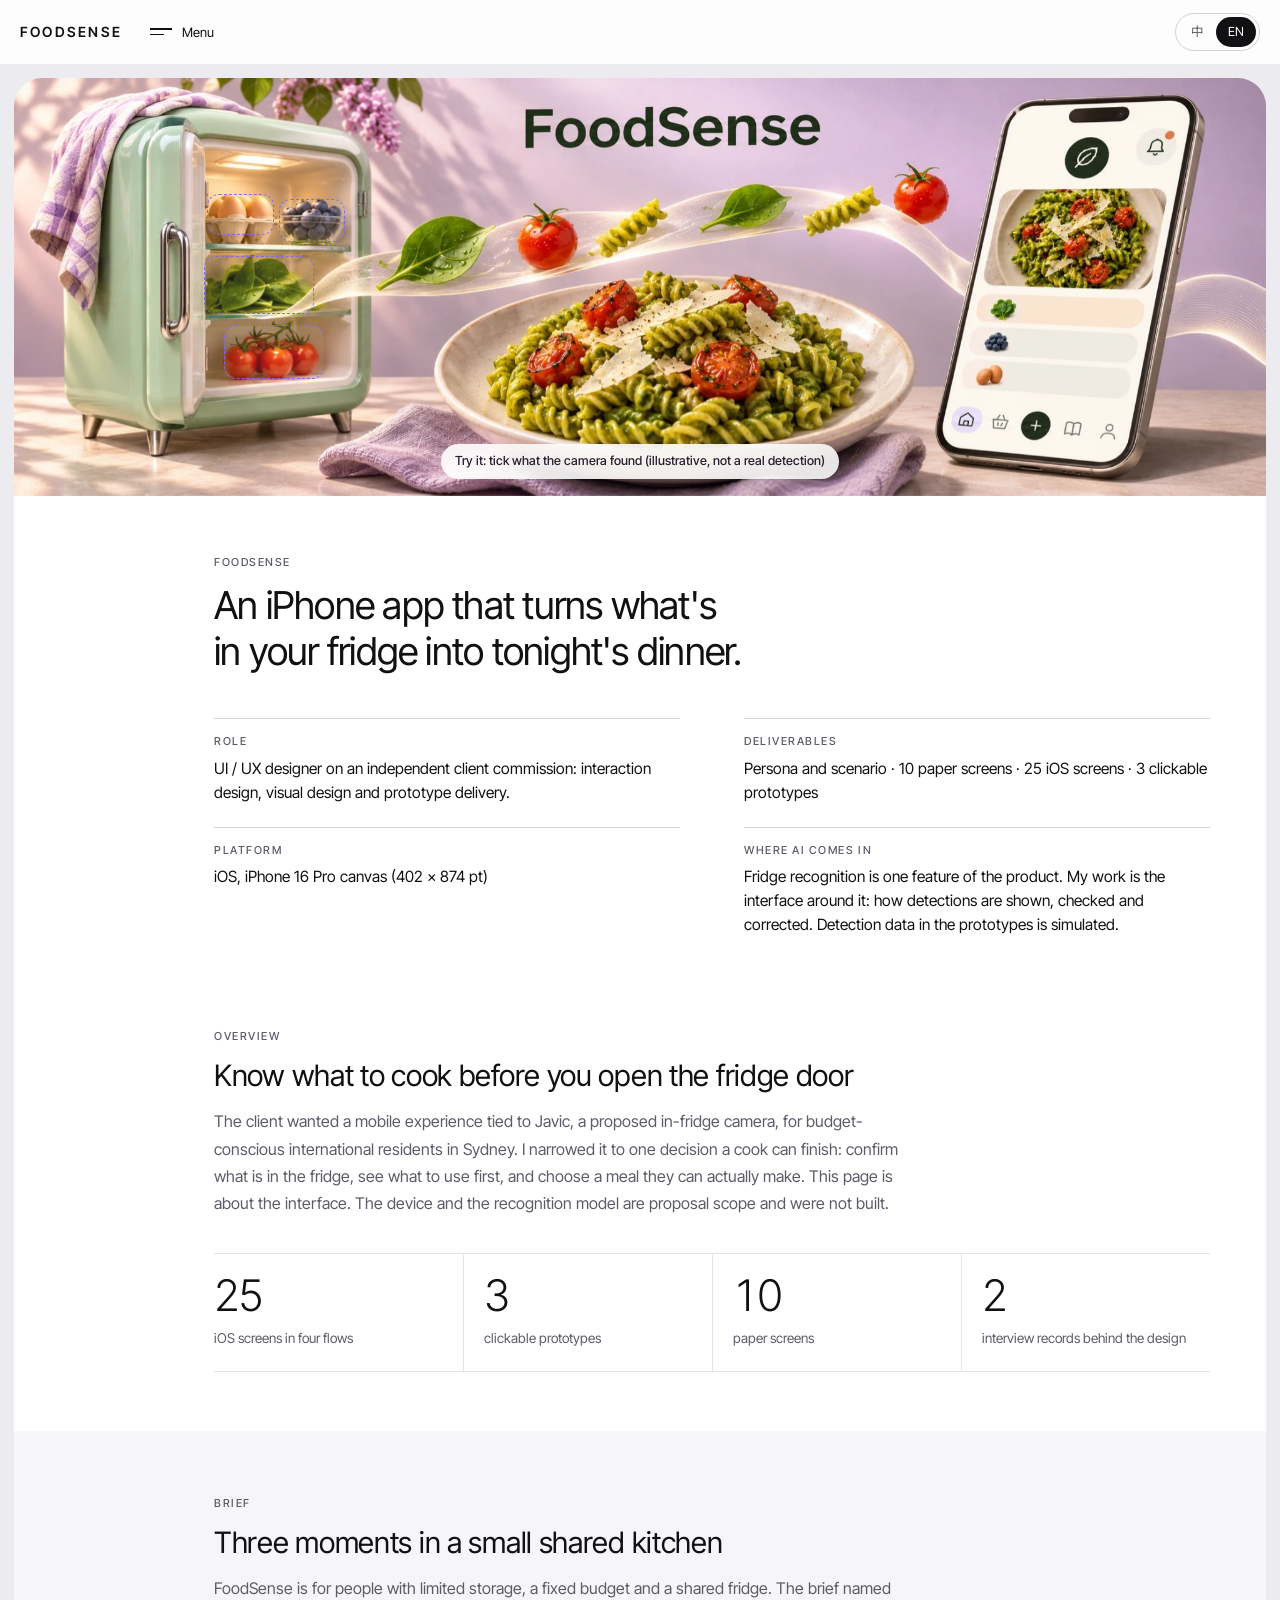
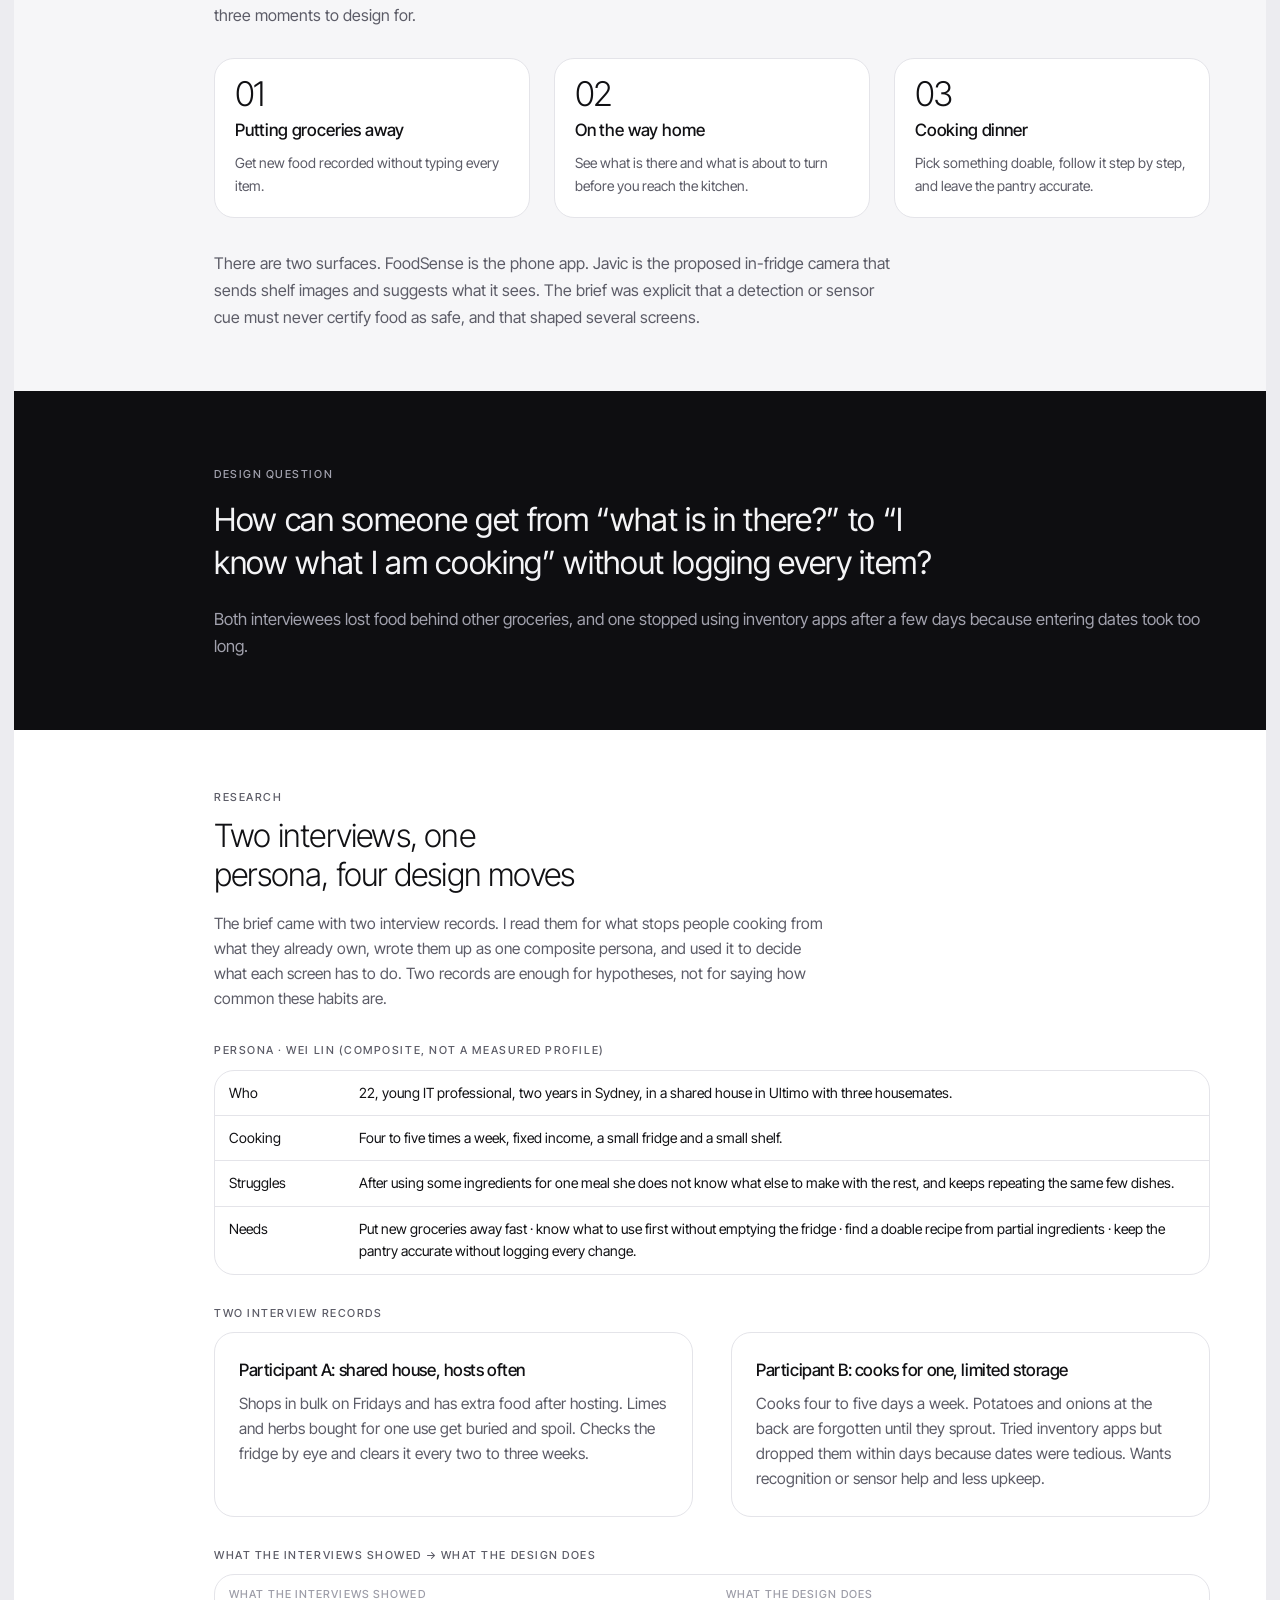
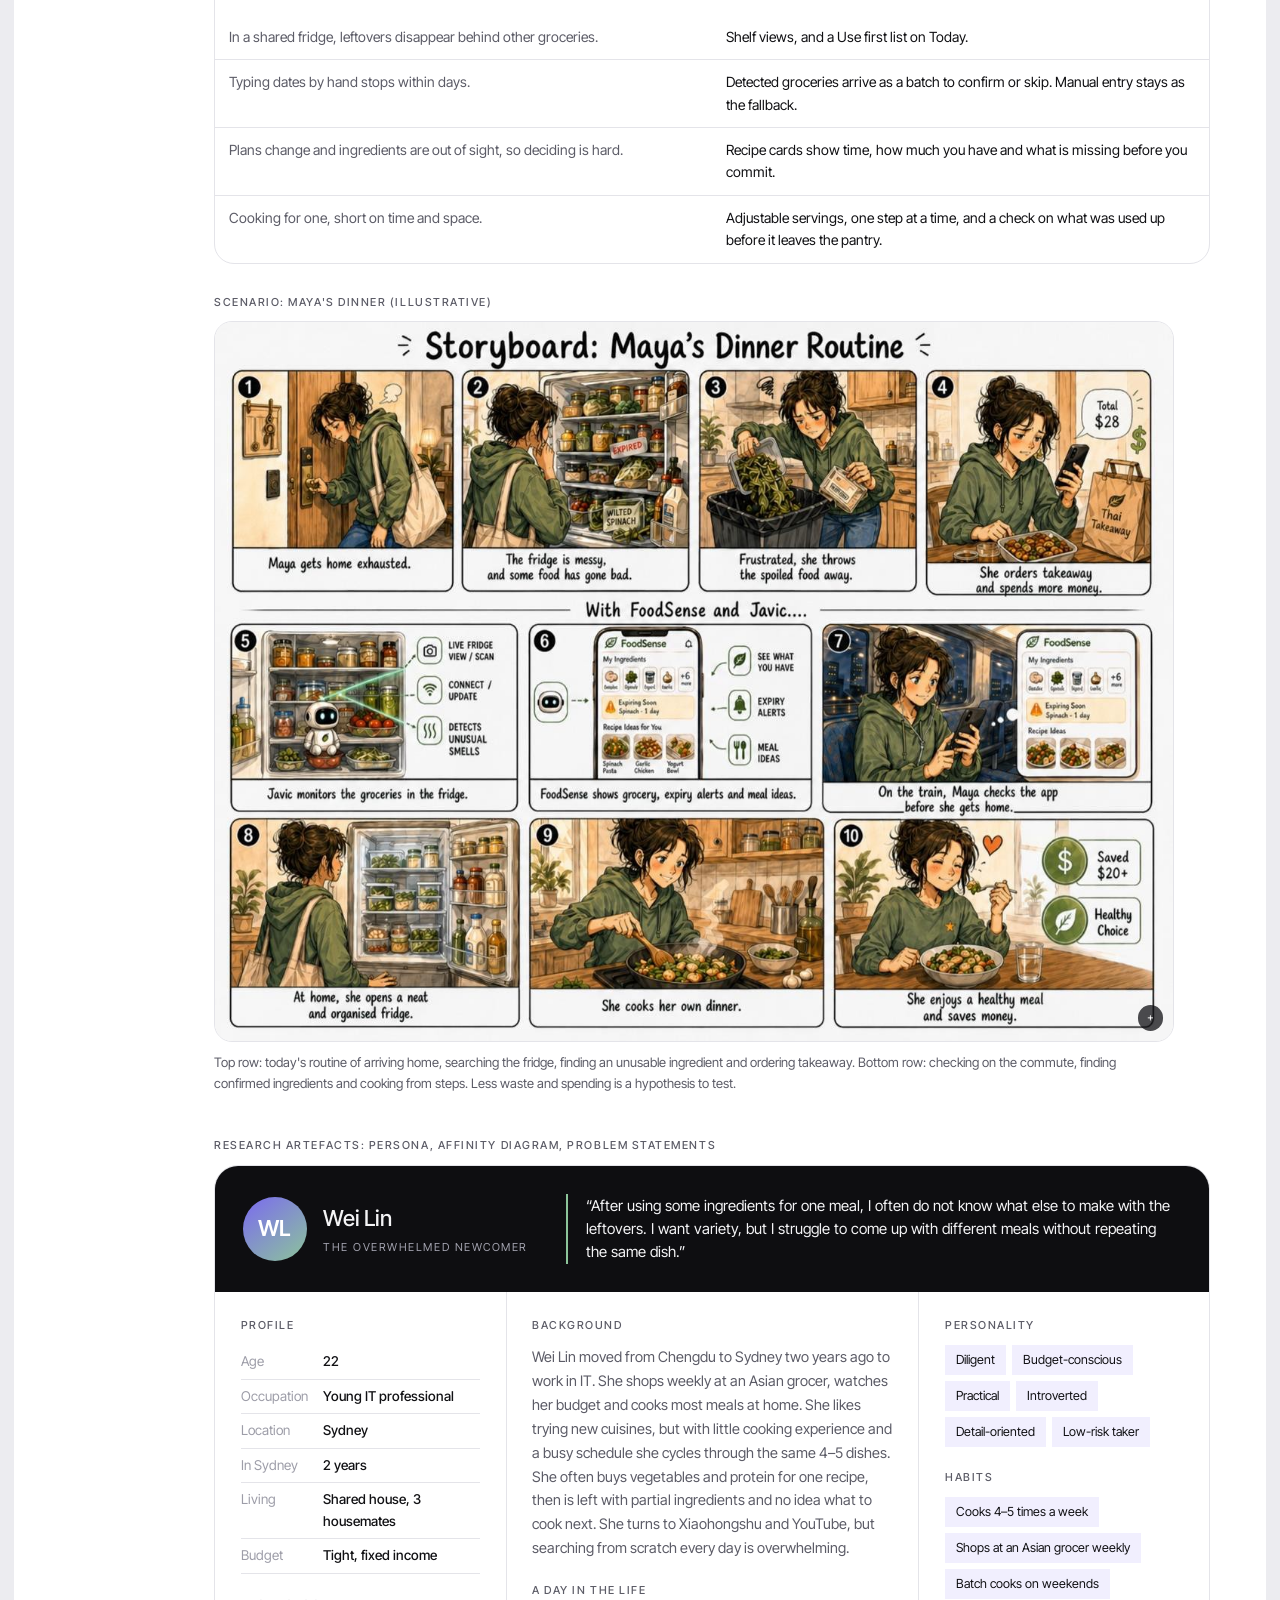
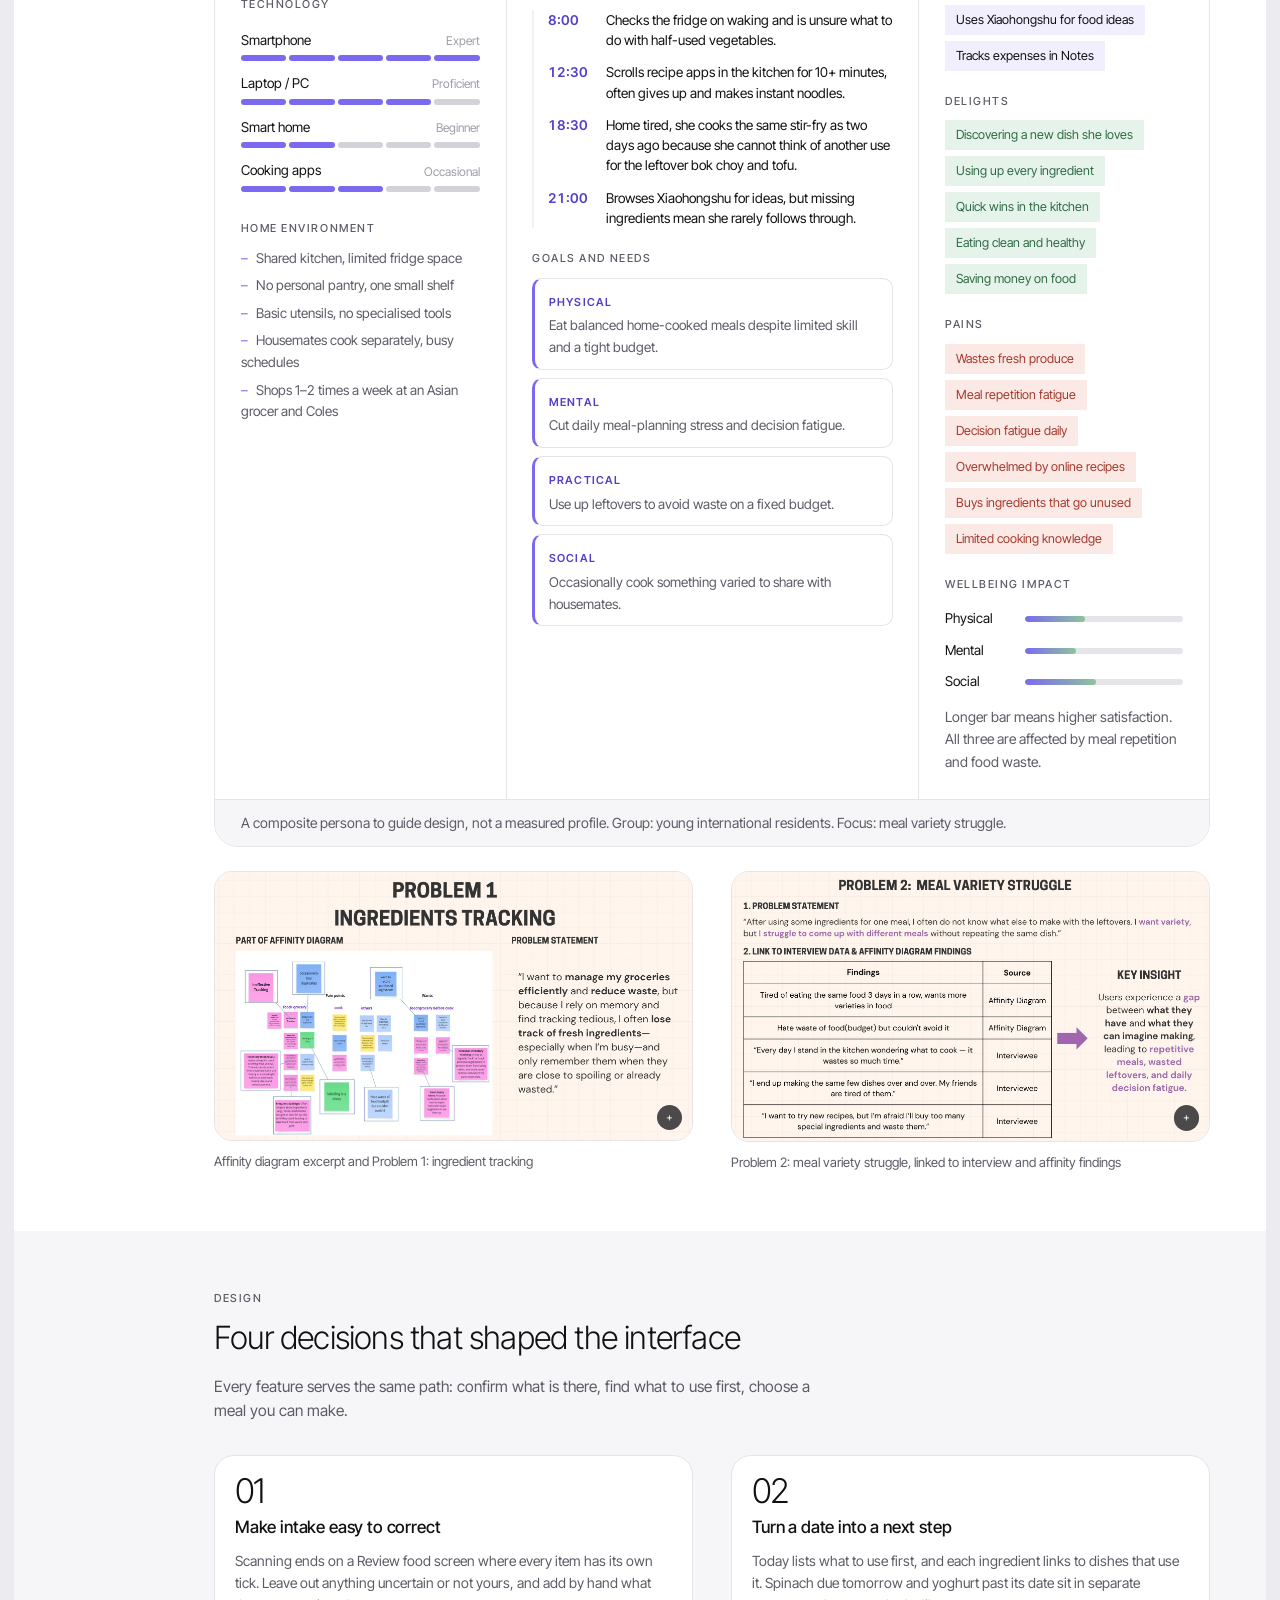
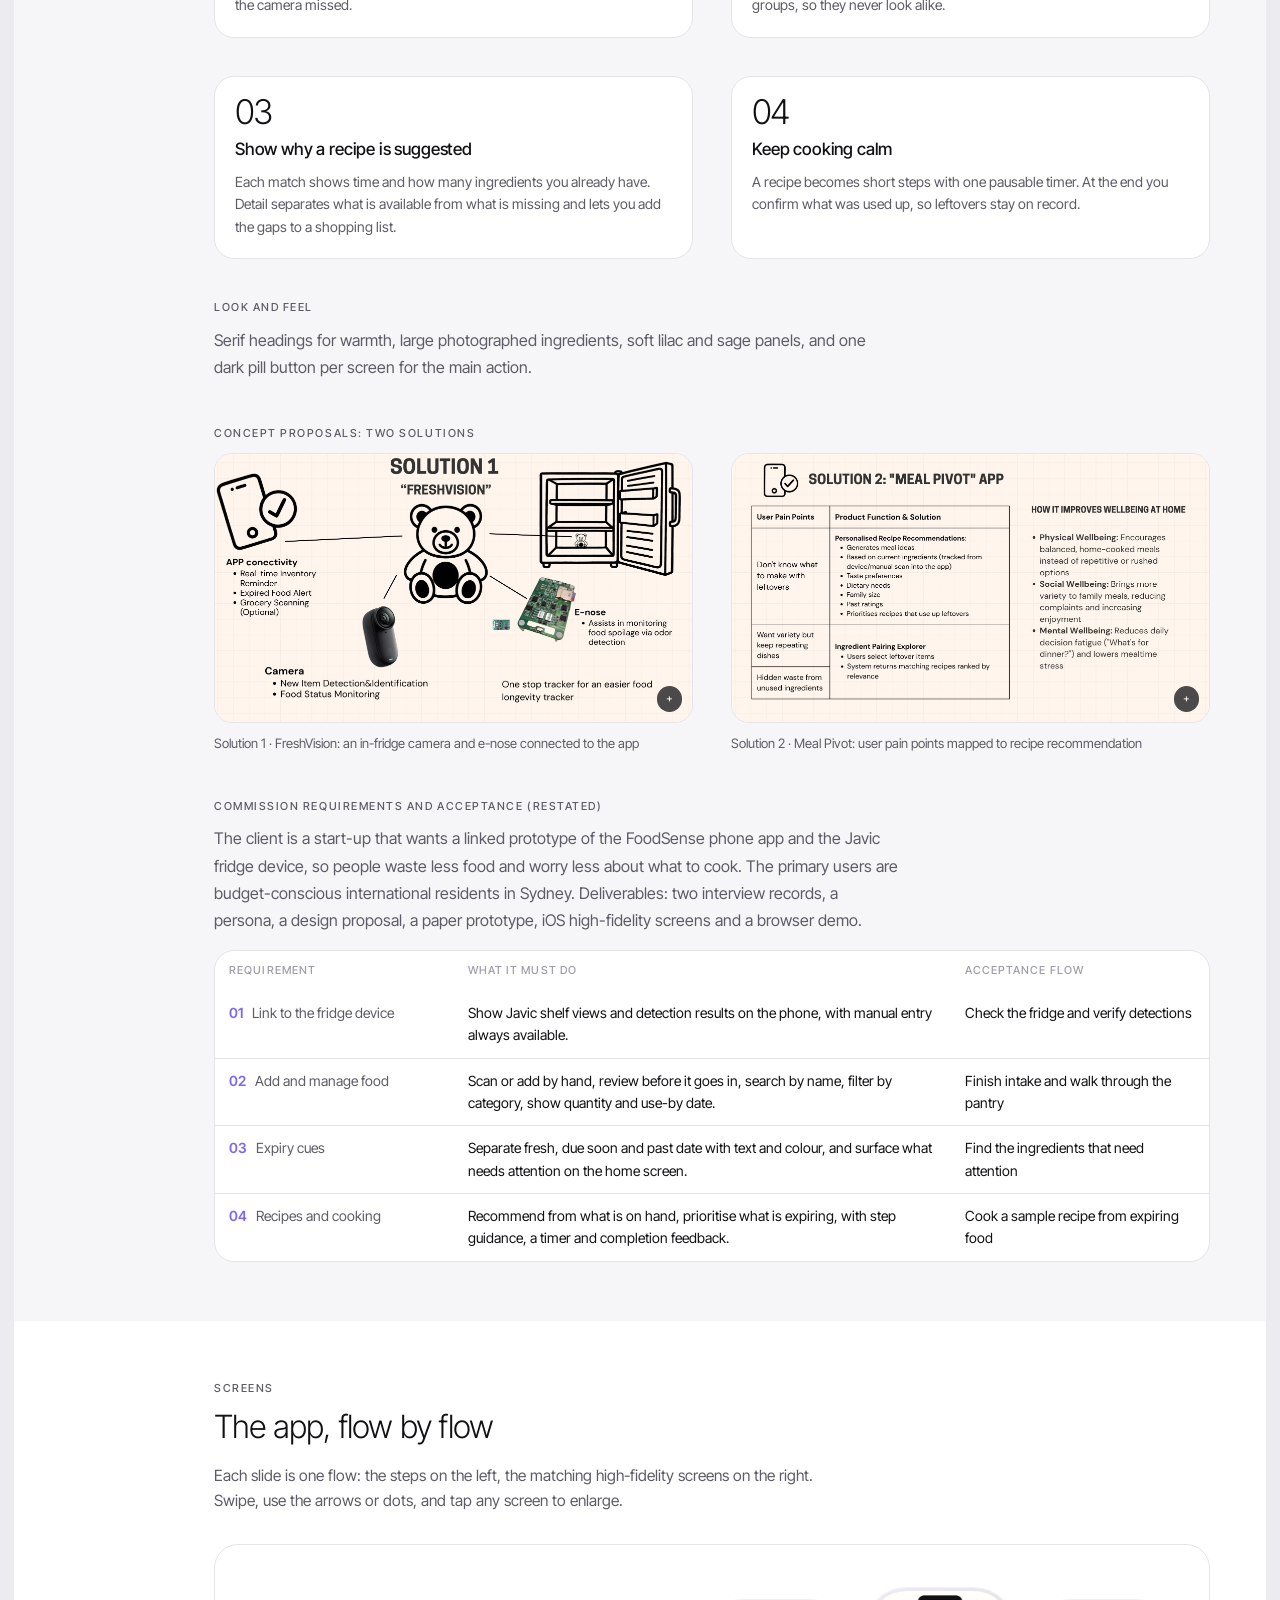
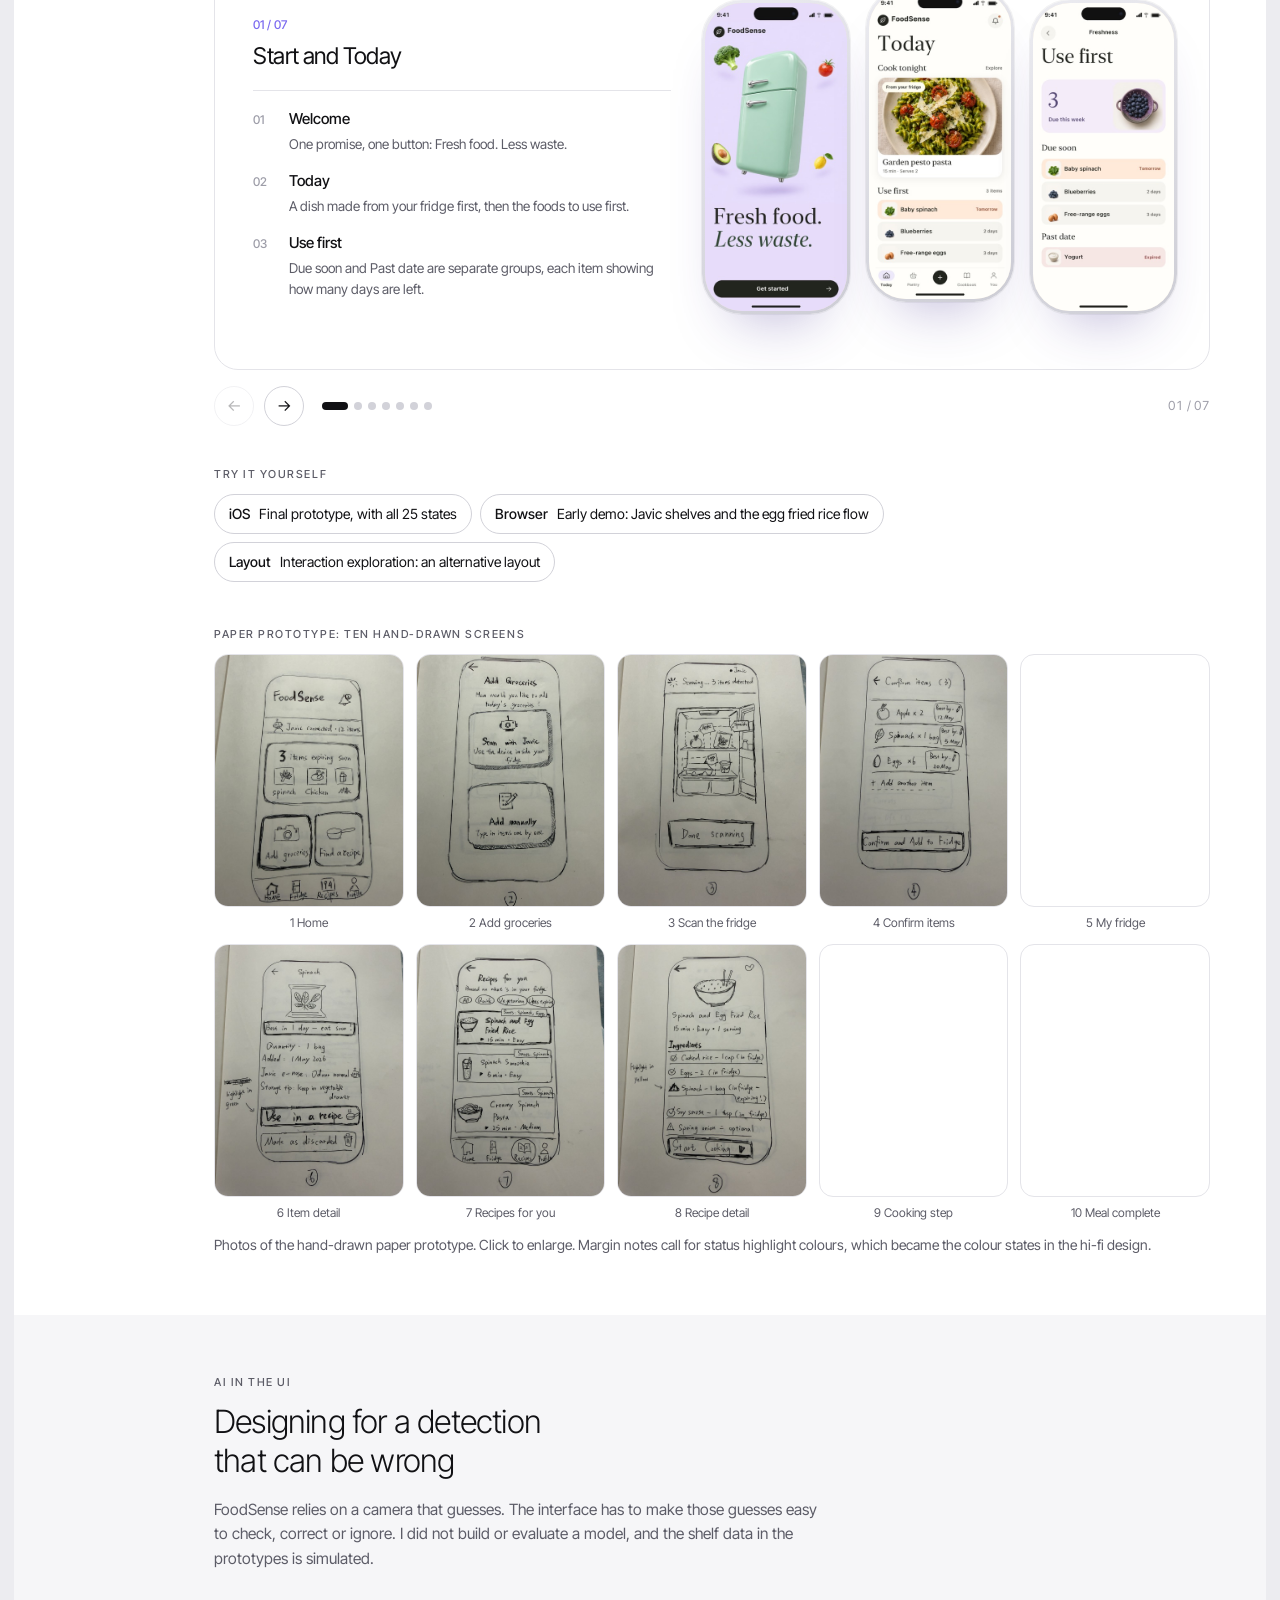
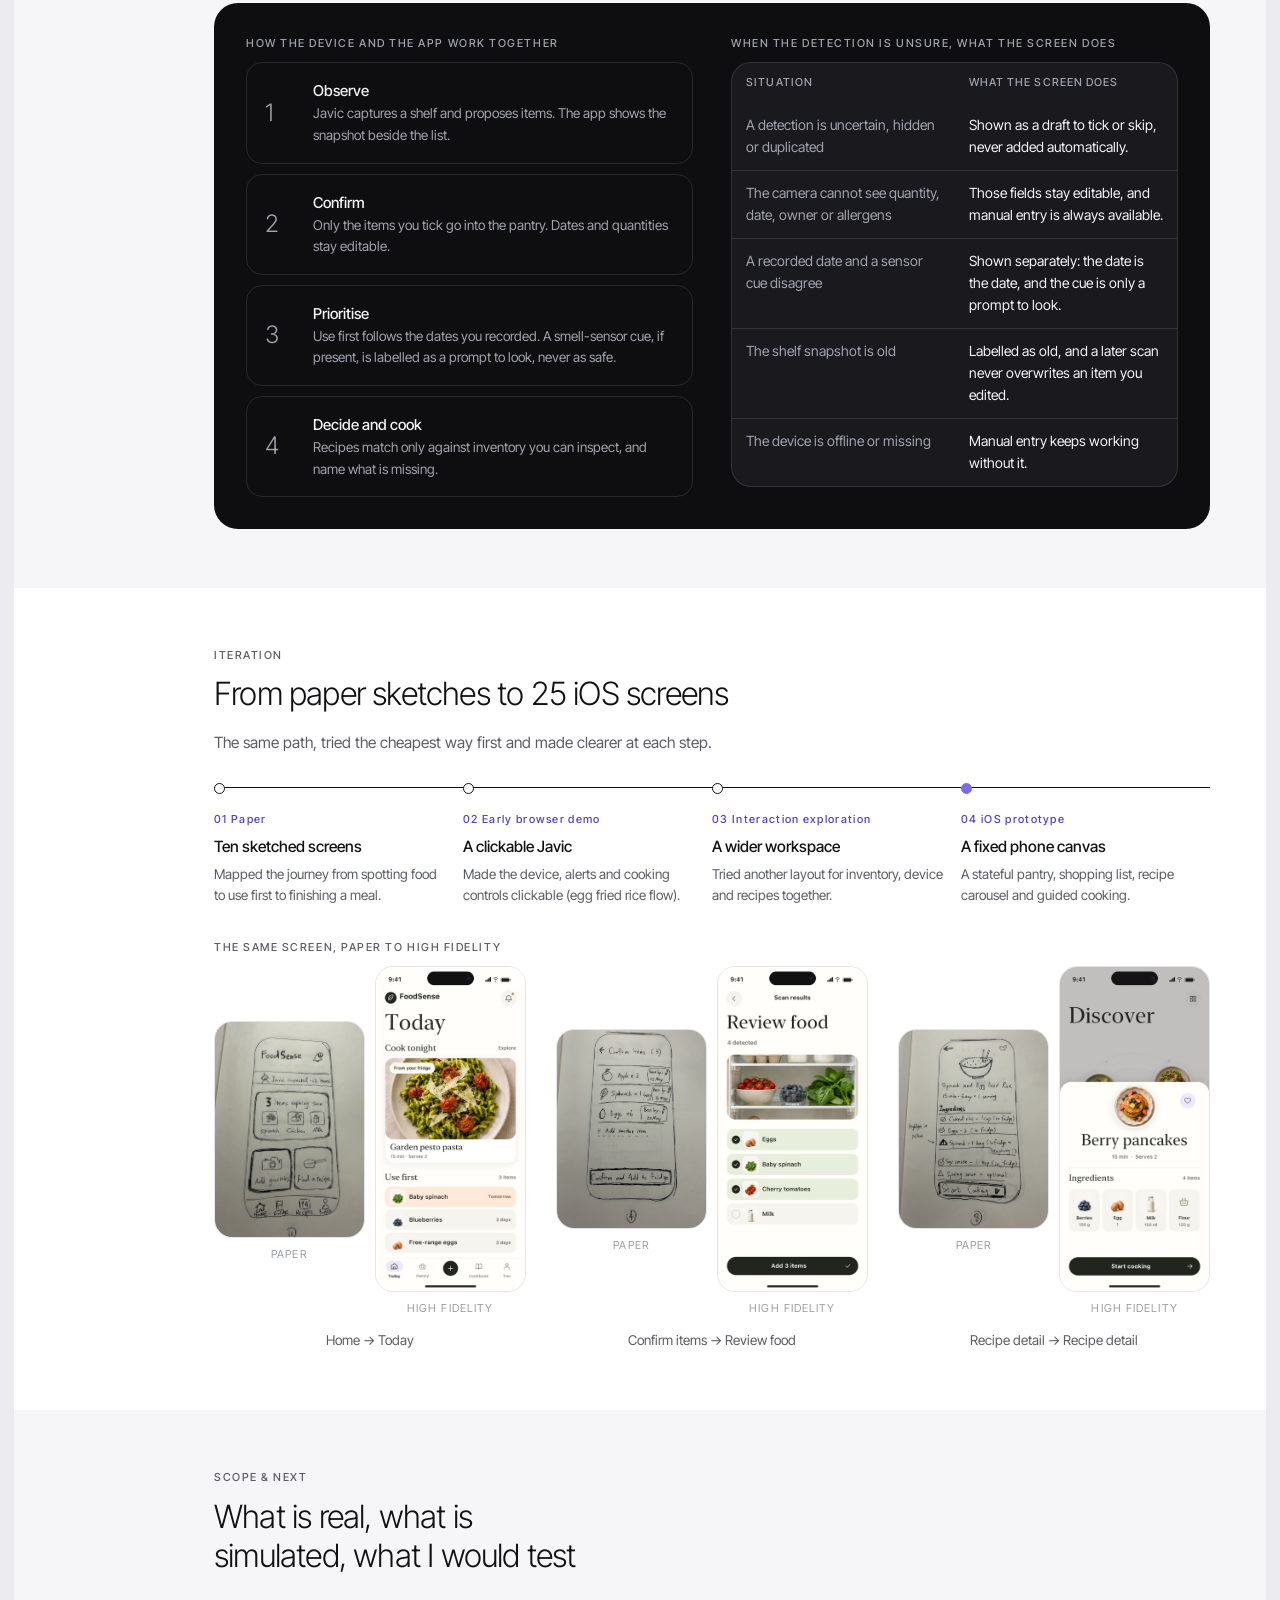
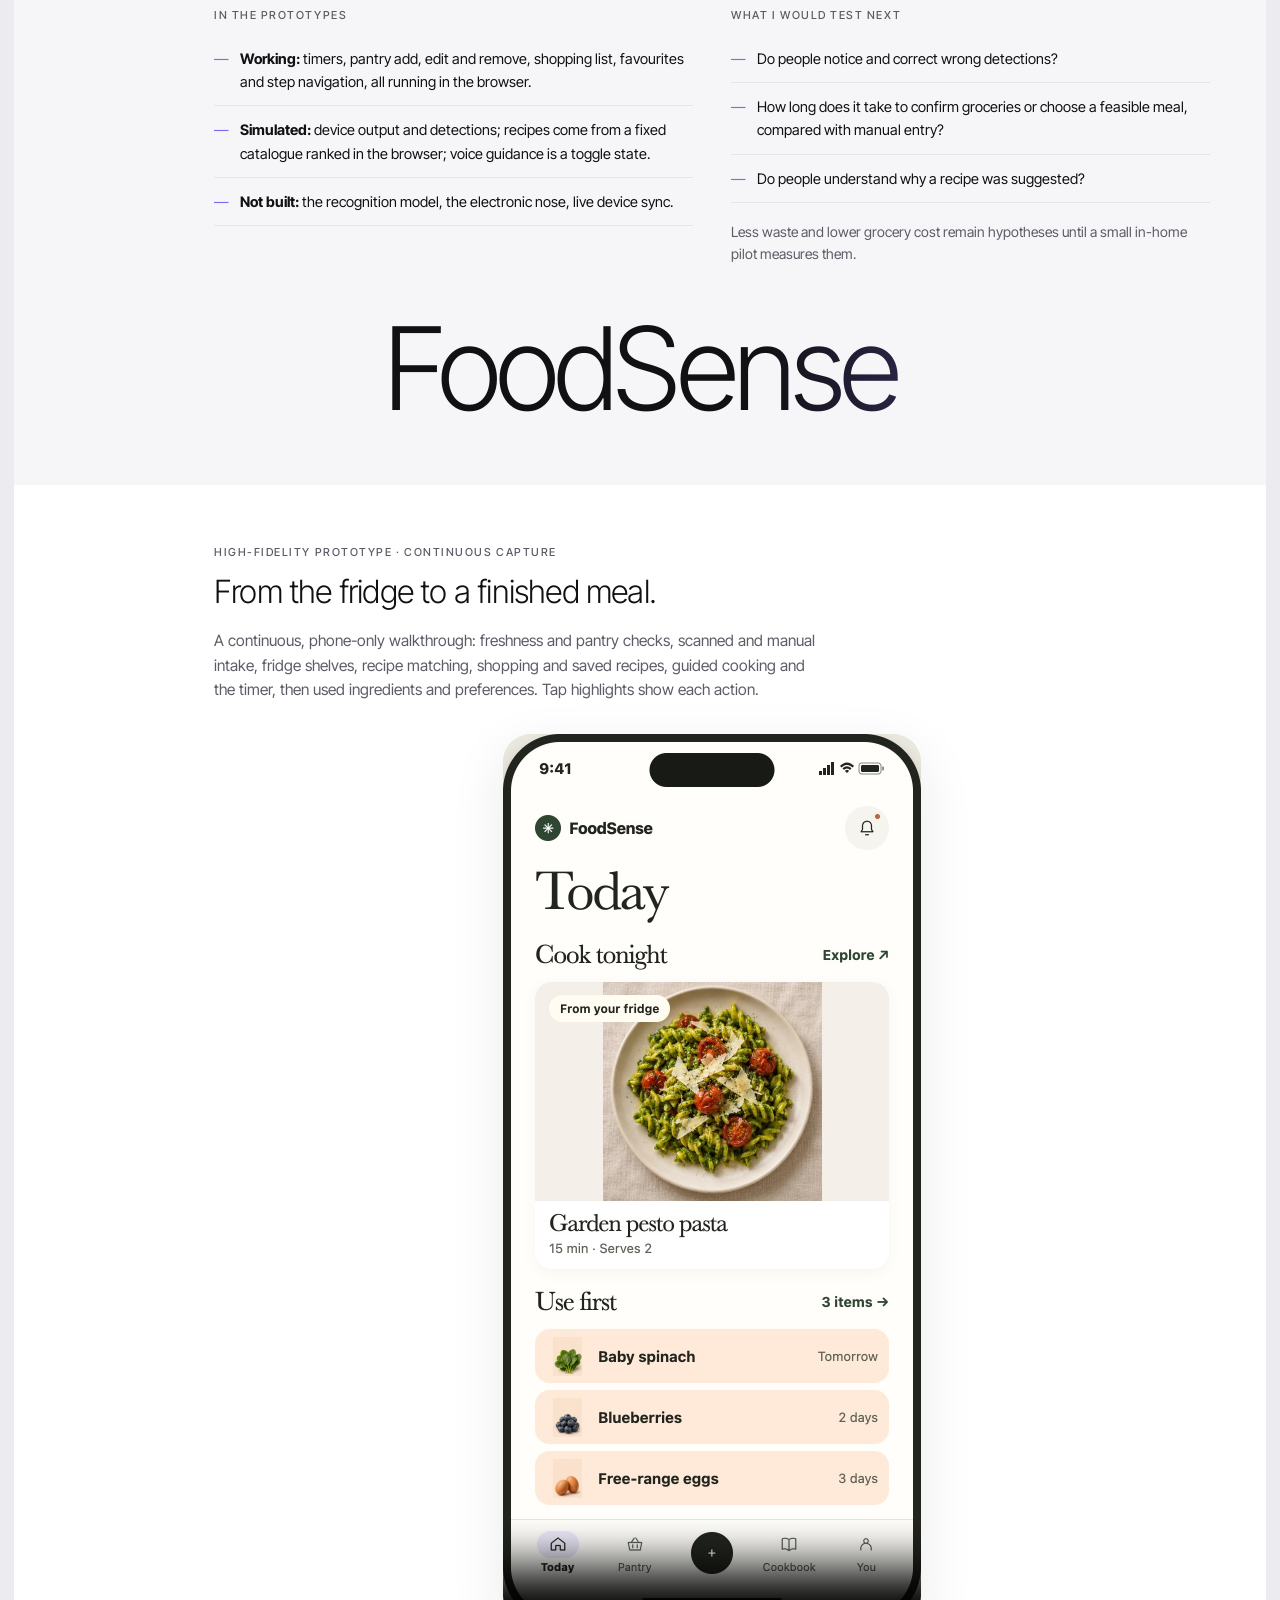
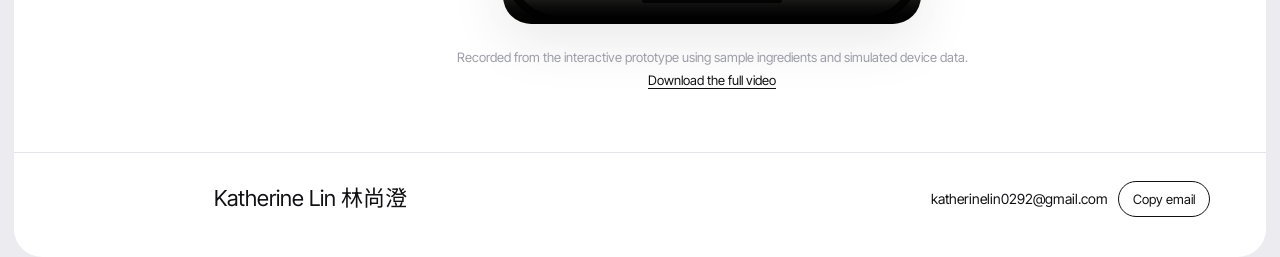
==== commit ee986d1e: "Update poster and add continuous phone prototype walkthrough" ====
--- a/index.html
+++ b/index.html
@@ -1,4 +1,10 @@
-<!doctype html><html lang="en"><head><meta charset="utf-8"><meta name="viewport" content="width=device-width,initial-scale=1,viewport-fit=cover"><link rel="icon" href="data:,"><style>:root{color-scheme:light}body{margin:0}img{max-width:100%}[hidden]{display:none!important}</style>
+<!doctype html><html lang="en"><head><meta charset="utf-8"><meta name="viewport" content="width=device-width,initial-scale=1,viewport-fit=cover"><link rel="icon" href="data:,"><style>:root{color-scheme:light}body{margin:0}img{max-width:100%}[hidden]{display:none!important}
+/* Phone-only continuous prototype recording */
+.fs-walkthrough{margin:0 auto;text-align:center}
+.fs-walkthrough video{display:block;width:min(100%,418px);height:auto;aspect-ratio:836/1780;margin:0 auto;border-radius:28px;background:#eeebe3;box-shadow:0 18px 54px #29251b18}
+.fs-walkthrough figcaption{max-width:580px;margin:22px auto 0;line-height:1.8;color:var(--ink-3);font-size:13px}
+.fs-walkthrough figcaption a{color:var(--ink);text-underline-offset:3px;white-space:nowrap}
+</style>
 <title>FoodSense</title>
 <link rel="preconnect" href="https://fonts.googleapis.com">
 <link rel="preconnect" href="https://fonts.gstatic.com" crossorigin>
@@ -1022,6 +1028,23 @@
   <p class="big" data-k="wr.big"></p>
 </section>
 
+<!-- 09 prototype walkthrough -->
+<section class="ch" id="c-video" data-nav="nav.video">
+  <div class="wrap">
+    <div class="head"><div class="row"><span class="no">09</span><span class="lbl" data-k="video.label"></span></div><h2><span class="mask"><span data-k="video.title"></span></span></h2><p class="lede rv" data-k="video.lede"></p></div>
+    <div class="body rv">
+      <figure class="fs-walkthrough">
+        <video id="foodsense-walkthrough" controls playsinline preload="metadata" poster="media/foodsense-walkthrough-cover.jpg" width="836" height="1780" aria-label="FoodSense high-fidelity prototype walkthrough">
+          <source src="media/foodsense-walkthrough.mp4" type="video/mp4">
+          <track kind="chapters" src="media/foodsense-walkthrough-chapters.vtt" srclang="en" label="Chapters" default>
+          <a href="media/foodsense-walkthrough.mp4" data-k="video.download"></a>
+        </video>
+        <figcaption><span data-k="video.caption"></span> <a href="media/foodsense-walkthrough.mp4" download data-k="video.download"></a></figcaption>
+      </figure>
+    </div>
+  </div>
+</section>
+
 <footer><div class="wrap"><div class="in">
   <div><p style="font-size:22px;font-weight:400" data-k="ft.name"></p></div>
   <div class="mail"><span id="mail" class="small">katherinelin0292@gmail.com</span><button id="copy" data-k="ft.copy"></button></div>
@@ -1029,7 +1052,7 @@
 </div>
 
 <script>
-const COPY={"nav.ov": ["概览", "Overview"], "nav.bg": ["委托背景", "Brief"], "nav.rs": ["研究", "Research"], "nav.ds": ["设计决策", "Design"], "nav.pr": ["界面与原型", "Screens"], "nav.ai": ["AI 交互", "AI in the UI"], "nav.it": ["迭代", "Iteration"], "nav.wr": ["边界与下一步", "Scope & next"], "hero.title": ["一款把冰箱里现有食材变成今晚晚餐的 iPhone 应用", "An iPhone app that turns what's in your fridge into tonight's dinner."], "meta.role.k": ["角色", "Role"], "meta.role.v": ["UI / UX 设计师，独立承接的委托项目：交互设计、视觉设计和原型交付。", "UI / UX designer on an independent client commission: interaction design, visual design and prototype delivery."], "meta.deliv.k": ["交付物", "Deliverables"], "meta.deliv.v": ["用户画像与场景 · 10 张纸质原型 · 25 张 iOS 界面 · 3 个可点击原型", "Persona and scenario · 10 paper screens · 25 iOS screens · 3 clickable prototypes"], "meta.plat.k": ["平台", "Platform"], "meta.plat.v": ["iOS，iPhone 16 Pro 画布（402 × 874 pt）", "iOS, iPhone 16 Pro canvas (402 × 874 pt)"], "meta.ai.k": ["AI 在哪里", "Where AI comes in"], "meta.ai.v": ["冰箱识别是这个产品的一项功能。我做的是围绕它的界面：识别结果怎么呈现、怎么核对、怎么改。原型里的识别数据是模拟的。", "Fridge recognition is one feature of the product. My work is the interface around it: how detections are shown, checked and corrected. Detection data in the prototypes is simulated."], "ov.label": ["概览", "Overview"], "ov.title": ["还没打开冰箱门，就先想好做什么", "Know what to cook before you open the fridge door"], "ov.p": ["委托方想要一个连接冰箱内置摄像设备 Javic 的手机体验，面向在悉尼、预算有限的国际居民。我把它收敛成做饭的人能完成的一个决定：确认冰箱里有什么，看哪些该先用，再选一道真的做得出来的菜。这个页面讲界面设计；设备和识别模型属于方案范围，没有实际开发。", "The client wanted a mobile experience tied to Javic, a proposed in-fridge camera, for budget-conscious international residents in Sydney. I narrowed it to one decision a cook can finish: confirm what is in the fridge, see what to use first, and choose a meal they can actually make. This page is about the interface. The device and the recognition model are proposal scope and were not built."], "ov.n1": ["张 iOS 界面，分 4 条流程", "iOS screens in four flows"], "ov.n2": ["个可点击原型", "clickable prototypes"], "ov.n3": ["张纸质原型", "paper screens"], "ov.n4": ["份访谈记录支撑设计", "interview records behind the design"], "bg.label": ["委托背景", "Brief"], "bg.title": ["狭小共享厨房里的三个时刻", "Three moments in a small shared kitchen"], "bg.p": ["FoodSense 面向储物空间有限、预算固定、和别人共用冰箱的人。委托书点名了三个要设计的时刻。", "FoodSense is for people with limited storage, a fixed budget and a shared fridge. The brief named three moments to design for."], "bg.c1.t": ["放好食材", "Putting groceries away"], "bg.c1.d": ["不用一样样手打，就能把新买的东西记下来。", "Get new food recorded without typing every item."], "bg.c2.t": ["回家路上", "On the way home"], "bg.c2.d": ["到厨房之前，先看到里面有什么、什么快坏了。", "See what is there and what is about to turn before you reach the kitchen."], "bg.c3.t": ["做晚饭", "Cooking dinner"], "bg.c3.d": ["选一道做得到的菜，一步步做完，做完库存还是准的。", "Pick something doable, follow it step by step, and leave the pantry accurate."], "bg.p2": ["产品分两个界面：FoodSense 是手机应用；Javic 是方案里的冰箱内置摄像设备，传回货架图像并给出它认出的东西。委托书明确要求，识别结果或传感器信号都不能当作“食物安全”的证明，这一条影响了好几个界面。", "There are two surfaces. FoodSense is the phone app. Javic is the proposed in-fridge camera that sends shelf images and suggests what it sees. The brief was explicit that a detection or sensor cue must never certify food as safe, and that shaped several screens."], "q.label": ["设计问题", "Design question"], "q.title": ["怎样让人从“里面到底有什么？”走到“我知道做什么了”，又不用把每样东西都登记一遍？", "How can someone get from “what is in there?” to “I know what I am cooking” without logging every item?"], "q.sub": ["两位受访者都有食材被藏在别的东西后面的经历，其中一位因为填日期太麻烦，几天就弃用了库存类应用。", "Both interviewees lost food behind other groceries, and one stopped using inventory apps after a few days because entering dates took too long."], "rs.label": ["研究", "Research"], "rs.title": ["两份访谈，一个画像，四个设计动作", "Two interviews, one persona, four design moves"], "rs.lede": ["委托附带两份访谈记录。我从中找出“明明有食材却做不成饭”的原因，整理成一个综合用户画像，再用它决定每个界面要做什么。两份记录只够形成假设，不能说明这些习惯有多普遍。", "The brief came with two interview records. I read them for what stops people cooking from what they already own, wrote them up as one composite persona, and used it to decide what each screen has to do. Two records are enough for hypotheses, not for saying how common these habits are."], "rs.pt.k": ["用户画像 · Wei Lin（综合画像，不是实测人群）", "Persona · Wei Lin (composite, not a measured profile)"], "rs.pt1.a": ["她是谁", "Who"], "rs.pt1.b": ["22 岁，IT 行业的年轻职员，来悉尼两年，和三位室友住在 Ultimo 的合租房。", "22, young IT professional, two years in Sydney, in a shared house in Ultimo with three housemates."], "rs.pt2.a": ["做饭情况", "Cooking"], "rs.pt2.b": ["每周做 4–5 次，收入固定、预算紧，冰箱和架子都很小。", "Four to five times a week, fixed income, a small fridge and a small shelf."], "rs.pt3.a": ["卡在哪", "Struggles"], "rs.pt3.b": ["一顿饭只用掉部分食材后，不知道剩下的还能做什么；常常反复做同几道菜。", "After using some ingredients for one meal she does not know what else to make with the rest, and keeps repeating the same few dishes."], "rs.pt4.a": ["需要", "Needs"], "rs.pt4.b": ["买完快速归位 · 不翻遍冰箱就知道先用什么 · 用手头的部分食材找到做得出的菜 · 不用逐项记录，库存也保持准确。", "Put new groceries away fast · know what to use first without emptying the fridge · find a doable recipe from partial ingredients · keep the pantry accurate without logging every change."], "rs.int.k": ["两份访谈记录", "Two interview records"], "rs.ia.t": ["受访者 A：常请客的合租者", "Participant A: shared house, hosts often"], "rs.ia.d": ["每周五大采购，请客后食材堆积；为某个用途买的青柠、香草被埋在冰箱里坏掉。看冰箱靠肉眼，两三周才清一次。", "Shops in bulk on Fridays and has extra food after hosting. Limes and herbs bought for one use get buried and spoil. Checks the fridge by eye and clears it every two to three weeks."], "rs.ib.t": ["受访者 B：常自己做饭的独居者", "Participant B: cooks for one, limited storage"], "rs.ib.d": ["每周做 4–5 天饭。后排的土豆、洋葱容易被忘到发芽；用过库存应用，但填日期太费事，几天就放弃；想要识别或传感器帮忙，并少一点维护。", "Cooks four to five days a week. Potatoes and onions at the back are forgotten until they sprout. Tried inventory apps but dropped them within days because dates were tedious. Wants recognition or sensor help and less upkeep."], "rs.ev.k": ["访谈里看到的 → 设计怎么回应", "What the interviews showed → what the design does"], "rs.ev.h1": ["访谈里看到的", "What the interviews showed"], "rs.ev.h2": ["设计怎么回应", "What the design does"], "rs.ev1.a": ["合租冰箱里，剩下的食材会消失在别的东西后面。", "In a shared fridge, leftovers disappear behind other groceries."], "rs.ev1.b": ["提供分层货架视图，并在“今天”页突出“先用掉”清单。", "Shelf views, and a Use first list on Today."], "rs.ev2.a": ["手动填日期，几天就坚持不下去。", "Typing dates by hand stops within days."], "rs.ev2.b": ["识别到的食材作为一批草稿，逐项确认或跳过；手动添加始终可用。", "Detected groceries arrive as a batch to confirm or skip. Manual entry stays as the fallback."], "rs.ev3.a": ["计划一变、食材看不见，就很难决定做什么。", "Plans change and ingredients are out of sight, so deciding is hard."], "rs.ev3.b": ["菜谱卡在开始前就显示用时、已有食材占比和缺什么。", "Recipe cards show time, how much you have and what is missing before you commit."], "rs.ev4.a": ["一个人做饭，时间和空间都有限。", "Cooking for one, short on time and space."], "rs.ev4.b": ["可调份量，一次只看一步；做完后确认哪些用完了，再从库存里移除。", "Adjustable servings, one step at a time, and a check on what was used up before it leaves the pantry."], "rs.sb.k": ["场景：Maya 的晚饭（示意）", "Scenario: Maya's dinner (illustrative)"], "rs.sb.cap": ["上排是现在的流程：到家、翻冰箱、发现食材不能用、点外卖。下排是设想中的流程：路上查看、确认食材、跟着步骤做完。减少浪费和花费只是待验证的假设。", "Top row: today's routine of arriving home, searching the fridge, finding an unusable ingredient and ordering takeaway. Bottom row: checking on the commute, finding confirmed ingredients and cooking from steps. Less waste and spending is a hypothesis to test."], "ds.label": ["设计决策", "Design"], "ds.title": ["决定了界面样子的四件事", "Four decisions that shaped the interface"], "ds.lede": ["每个功能都服务于同一条路径：确认有什么，找出该先用的，选一道能做的菜。", "Every feature serves the same path: confirm what is there, find what to use first, choose a meal you can make."], "ds.d1.t": ["让录入容易被纠正", "Make intake easy to correct"], "ds.d1.d": ["扫描之后落在“Review food”页，每一项单独勾选。不确定或不是自己的东西可以不加；相机漏掉的，手动补上。", "Scanning ends on a Review food screen where every item has its own tick. Leave out anything uncertain or not yours, and add by hand what the camera missed."], "ds.d2.t": ["把日期变成下一步行动", "Turn a date into a next step"], "ds.d2.d": ["“今天”页列出该先用的食材，点进去能看到用它做的菜。快到期的菠菜和已过期的酸奶分在不同分组，看起来不会一样。", "Today lists what to use first, and each ingredient links to dishes that use it. Spinach due tomorrow and yoghurt past its date sit in separate groups, so they never look alike."], "ds.d3.t": ["说明为什么推荐这道菜", "Show why a recipe is suggested"], "ds.d3.d": ["匹配卡显示用时和手头已有几样；详情页把“有的”和“缺的”分开，缺的可以直接加进购物清单。", "Each match shows time and how many ingredients you already have. Detail separates what is available from what is missing and lets you add the gaps to a shopping list."], "ds.d4.t": ["让烹饪保持专注", "Keep cooking calm"], "ds.d4.d": ["菜谱拆成短步骤，计时器可暂停。结束时确认哪些食材用完了，剩下的仍然留在库存里。", "A recipe becomes short steps with one pausable timer. At the end you confirm what was used up, so leftovers stay on record."], "ds.look.k": ["视觉语言", "Look and feel"], "ds.look.p": ["衬线标题带来温度，食材用大幅实拍图，面板用柔和的淡紫和鼠尾草绿，每个界面只有一个深色胶囊主按钮。", "Serif headings for warmth, large photographed ingredients, soft lilac and sage panels, and one dark pill button per screen for the main action."], "pr.label": ["界面与原型", "Screens"], "pr.title": ["按流程看完整个应用", "The app, flow by flow"], "pr.lede": ["每一页是一条流程：左边是步骤说明，右边是对应的高保真界面。左右滑动、点箭头或圆点切换，点任意界面可放大。", "Each slide is one flow: the steps on the left, the matching high-fidelity screens on the right. Swipe, use the arrows or dots, and tap any screen to enlarge."], "pr.try.k": ["可以自己点一点", "Try it yourself"], "try.ios": ["最终 iOS 原型（可打开全部 25 个状态）", "Final prototype, with all 25 states"], "try.early": ["早期版本：Javic 货架与蛋炒饭流程", "Early demo: Javic shelves and the egg fried rice flow"], "try.exp": ["交互探索：另一种布局", "Interaction exploration: an alternative layout"], "sc1.t": ["开始与“今天”", "Start and Today"], "sc1.s1.t": ["欢迎页", "Welcome"], "sc1.s1.d": ["一句承诺，一个按钮：Fresh food. Less waste.", "One promise, one button: Fresh food. Less waste."], "sc1.s2.t": ["今天", "Today"], "sc1.s2.d": ["先给一道用冰箱里食材做的菜，再列出该先用的食材。", "A dish made from your fridge first, then the foods to use first."], "sc1.s3.t": ["先用掉", "Use first"], "sc1.s3.d": ["“快到期”和“已过期”分开显示，每项标出剩几天。", "Due soon and Past date are separate groups, each item showing how many days are left."], "sc2.t": ["食材库", "Pantry"], "sc2.s1.t": ["食材库", "Pantry"], "sc2.s1.d": ["图标网格看全部，也可以切到“先用掉”。", "An icon grid of everything, switchable to Use first."], "sc2.s2.t": ["单个食材", "Ingredient"], "sc2.s2.d": ["看到期日，直接跳到用它做的菜，也可以编辑。", "See the use-by date, jump to a dish that uses it, or edit."], "sc2.s3.t": ["空状态", "Empty state"], "sc2.s3.d": ["没有食材时只留一个“Add food”按钮。", "With nothing stored, a single Add food button."], "sc3.t": ["扫描并核对", "Scan and review"], "sc3.s1.t": ["添加食物", "Add food"], "sc3.s1.d": ["三种方式：扫描、手动、从冰箱导入。", "Three routes: scan, add manually, or from the fridge."], "sc3.s2.t": ["扫描", "Scan"], "sc3.s2.d": ["取景框提示“Hold steady”，一个快门键。", "A viewfinder that says Hold steady, with one shutter button."], "sc3.s3.t": ["核对结果", "Review food"], "sc3.s3.d": ["识别结果是一批草稿，逐项勾选，只添加勾选的。", "Detections are a batch of drafts. Tick each one; only ticked items are added."], "sc3.s4.t": ["食材库已更新", "Pantry updated"], "sc3.s4.d": ["告诉你加了几样，再回到食材库。", "Says how many were added, then returns to the pantry."], "sc4.t": ["看冰箱，和手动兜底", "Fridge view and the manual fallback"], "sc4.s1.t": ["我的冰箱", "My fridge"], "sc4.s1.d": ["显示设备连接状态和温度，按上、中、下层切换货架。", "Shows connection and temperature, with the shelves switchable between top, middle and bottom."], "sc4.s2.t": ["手动录入", "Manual entry"], "sc4.s2.d": ["名称、数量、分类、到期日，识别漏掉的东西在这里补。", "Name, quantity, category and use-by date for anything the camera misses."], "sc5.t": ["找一道能做的菜", "Find a recipe you can make"], "sc5.s1.t": ["发现", "Discover"], "sc5.s1.d": ["几道菜围绕一个按钮：Find my recipe。", "A few dishes around one button: Find my recipe."], "sc5.s2.t": ["菜谱匹配", "Recipe match"], "sc5.s2.d": ["选食材、选用时，卡片上直接看到匹配结果。", "Choose ingredients and a time limit, and see matches right on the cards."], "sc5.s3.t": ["菜谱详情", "Recipe detail"], "sc5.s3.d": ["核对份量和食材，再开始。", "Check servings and ingredients before you start."], "sc6.t": ["一步步做完", "Cook step by step"], "sc6.s1.t": ["步骤", "Steps"], "sc6.s1.d": ["一屏一步，带进度条。", "One step per screen, with a progress bar."], "sc6.s2.t": ["计时器", "Timer"], "sc6.s2.d": ["需要等待的步骤给一个大号倒计时。", "A large countdown for steps that need waiting."], "sc6.s3.t": ["做完了", "Meal complete"], "sc6.s3.d": ["收尾页：Made it。", "A closing screen: Made it."], "sc7.t": ["菜谱本与我的", "Cookbook and You"], "sc7.s1.t": ["收藏的菜谱", "Saved recipes"], "sc7.s1.d": ["收藏过的菜放在一起；没有收藏时有空状态。", "Favourites in one place, with an empty state before any are saved."], "sc7.s2.t": ["购物清单", "Shopping list"], "sc7.s2.d": ["菜谱里缺的东西可以直接加进来。", "Missing ingredients from a recipe can be added here."], "sc7.s3.t": ["饮食偏好", "Food preferences"], "sc7.s3.d": ["素食、无乳制品等开关，推荐时会参考。", "Switches for diets such as vegetarian or dairy-free."], "ai.label": ["AI 交互", "AI in the UI"], "ai.title": ["为可能出错的识别做设计", "Designing for a detection that can be wrong"], "ai.lede": ["FoodSense 依赖一个会“猜”的摄像头。界面要让这些猜测容易核对、修改，或者直接忽略。我没有训练或评估模型，原型里的货架数据是模拟的。", "FoodSense relies on a camera that guesses. The interface has to make those guesses easy to check, correct or ignore. I did not build or evaluate a model, and the shelf data in the prototypes is simulated."], "ai.chain.k": ["设备和应用怎么配合", "How the device and the app work together"], "ai.l1.t": ["观察", "Observe"], "ai.l1.d": ["Javic 拍下货架并提出可能的食材，应用把截图和清单并排给你看。", "Javic captures a shelf and proposes items. The app shows the snapshot beside the list."], "ai.l2.t": ["确认", "Confirm"], "ai.l2.d": ["只有你勾选的才会进库存，日期和数量始终可改。", "Only the items you tick go into the pantry. Dates and quantities stay editable."], "ai.l3.t": ["排序", "Prioritise"], "ai.l3.d": ["“先用掉”依据你记录的日期。如果有气味传感器的信号，只标成“去看看”，不是“安全”。", "Use first follows the dates you recorded. A smell-sensor cue, if present, is labelled as a prompt to look, never as safe."], "ai.l4.t": ["决定并烹饪", "Decide and cook"], "ai.l4.d": ["菜谱只和你看得见的库存匹配，缺什么会写明。", "Recipes match only against inventory you can inspect, and name what is missing."], "ai.tb.k": ["识别不确定时，界面怎么做", "When the detection is unsure, what the screen does"], "ai.tb.h1": ["情况", "Situation"], "ai.tb.h2": ["界面的做法", "What the screen does"], "ai.r1.a": ["识别结果不确定、被遮挡或重复", "A detection is uncertain, hidden or duplicated"], "ai.r1.b": ["作为草稿展示，等你勾选或跳过，不会自动加入。", "Shown as a draft to tick or skip, never added automatically."], "ai.r2.a": ["相机看不出数量、日期、归属或过敏原", "The camera cannot see quantity, date, owner or allergens"], "ai.r2.b": ["这些字段保持可编辑，手动录入始终可用。", "Those fields stay editable, and manual entry is always available."], "ai.r3.a": ["记录的日期和传感器信号对不上", "A recorded date and a sensor cue disagree"], "ai.r3.b": ["分开显示：日期是日期，信号只是提醒你去看一眼。", "Shown separately: the date is the date, and the cue is only a prompt to look."], "ai.r4.a": ["货架截图已经过时", "The shelf snapshot is old"], "ai.r4.b": ["标明是旧截图；之后的扫描不会覆盖你改过的条目。", "Labelled as old, and a later scan never overwrites an item you edited."], "ai.r5.a": ["设备离线或没有设备", "The device is offline or missing"], "ai.r5.b": ["手动录入照常使用，不依赖设备。", "Manual entry keeps working without it."], "it.label": ["迭代", "Iteration"], "it.title": ["从纸质草图到 25 张 iOS 界面", "From paper sketches to 25 iOS screens"], "it.lede": ["同一条路径，先用最便宜的方式试，再一步步变清晰。", "The same path, tried the cheapest way first and made clearer at each step."], "it.t1.k": ["01 纸质", "01 Paper"], "it.t1.t": ["10 张手绘界面", "Ten sketched screens"], "it.t1.d": ["走通从“发现要先用的食材”到做完一顿饭。", "Mapped the journey from spotting food to use first to finishing a meal."], "it.t2.k": ["02 早期网页版", "02 Early browser demo"], "it.t2.t": ["可点击的 Javic", "A clickable Javic"], "it.t2.d": ["把设备、提醒和烹饪控制做成能点的（蛋炒饭流程）。", "Made the device, alerts and cooking controls clickable (egg fried rice flow)."], "it.t3.k": ["03 交互探索", "03 Interaction exploration"], "it.t3.t": ["更宽的工作区", "A wider workspace"], "it.t3.d": ["试另一种布局，同时看库存、设备和菜谱。", "Tried another layout for inventory, device and recipes together."], "it.t4.k": ["04 iOS 原型", "04 iOS prototype"], "it.t4.t": ["固定手机画布", "A fixed phone canvas"], "it.t4.d": ["有状态的食材库、购物清单、菜谱轮播和分步烹饪。", "A stateful pantry, shopping list, recipe carousel and guided cooking."], "it.pairs.k": ["同一屏，纸质到高保真", "The same screen, paper to high fidelity"], "it.paper": ["纸质", "Paper"], "it.hifi": ["高保真", "High fidelity"], "it.p1": ["首页 → 今天", "Home → Today"], "it.p2": ["确认食材 → Review food", "Confirm items → Review food"], "it.p3": ["菜谱详情 → 菜谱详情", "Recipe detail → Recipe detail"], "wr.label": ["边界与下一步", "Scope & next"], "wr.title": ["哪些是真的，哪些是模拟的，接下来想测什么", "What is real, what is simulated, what I would test"], "wr.real.k": ["原型里", "In the prototypes"], "wr.real1": ["<b>能用：</b>计时器、食材库的增删改、购物清单、收藏、分步烹饪（都在浏览器里运行）。", "<b>Working:</b> timers, pantry add, edit and remove, shopping list, favourites and step navigation, all running in the browser."], "wr.real2": ["<b>模拟：</b>设备输出和识别结果；菜谱来自固定目录，在浏览器里排序；语音引导只是一个开关状态。", "<b>Simulated:</b> device output and detections; recipes come from a fixed catalogue ranked in the browser; voice guidance is a toggle state."], "wr.real3": ["<b>没有做：</b>识别模型、电子鼻传感器、真实的设备同步。", "<b>Not built:</b> the recognition model, the electronic nose, live device sync."], "wr.next.k": ["接下来想测的", "What I would test next"], "wr.n1": ["人们会不会发现并改正错误的识别结果？", "Do people notice and correct wrong detections?"], "wr.n2": ["确认一批食材、选定一道能做的菜各要多久？和纯手动录入相比如何？", "How long does it take to confirm groceries or choose a feasible meal, compared with manual entry?"], "wr.n3": ["人们能看懂“为什么推荐这道菜”吗？", "Do people understand why a recipe was suggested?"], "wr.note": ["减少浪费和花费目前只是假设，需要先做小范围的家庭试用才能下结论。", "Less waste and lower grocery cost remain hypotheses until a small in-home pilot measures them."], "wr.big": ["FoodSense", "FoodSense"], "ft.name": ["林尚澄 Katherine Lin", "Katherine Lin 林尚澄"], "ft.copy": ["复制邮箱", "Copy email"], "ft.copied": ["已复制", "Copied"], "ui.close": ["关闭", "Close"], "ev.rs.k": ["研究材料：用户画像、亲和图与问题陈述", "Research artefacts: persona, affinity diagram, problem statements"], "ev.aff": ["亲和图节选与问题一：食材追踪", "Affinity diagram excerpt and Problem 1: ingredient tracking"], "ev.p2": ["问题二：菜式单调，并对应到访谈和亲和图的发现", "Problem 2: meal variety struggle, linked to interview and affinity findings"], "ev.cp.k": ["概念提案：两个方案", "Concept proposals: two solutions"], "ev.s1": ["方案 1 · FreshVision：冰箱内的摄像头和电子鼻，连接手机 App", "Solution 1 · FreshVision: an in-fridge camera and e-nose connected to the app"], "ev.s2": ["方案 2 · Meal Pivot：把用户痛点对应到食谱推荐功能", "Solution 2 · Meal Pivot: user pain points mapped to recipe recommendation"], "ev.br.k": ["委托要求与验收（重新整理）", "Commission requirements and acceptance (restated)"], "ev.pw.k": ["纸面原型：10 屏手绘稿", "Paper prototype: ten hand-drawn screens"], "ev.pw.n": ["手绘纸面原型的照片，点击放大。页边批注标出了状态高亮的颜色要求，这些在高保真阶段落成了颜色状态。", "Photos of the hand-drawn paper prototype. Click to enlarge. Margin notes call for status highlight colours, which became the colour states in the hi-fi design."], "ev.pp1": ["1 首页", "1 Home"], "ev.pp2": ["2 添加食材", "2 Add groceries"], "ev.pp3": ["3 扫描冰箱", "3 Scan the fridge"], "ev.pp4": ["4 确认识别结果", "4 Confirm items"], "ev.pp5": ["5 我的冰箱", "5 My fridge"], "ev.pp6": ["6 食材详情", "6 Item detail"], "ev.pp7": ["7 推荐食谱", "7 Recipes for you"], "ev.pp8": ["8 食谱详情", "8 Recipe detail"], "ev.pp9": ["9 烹饪步骤", "9 Cooking step"], "ev.pp10": ["10 完成", "10 Meal complete"], "ev.pr.f.age": ["年龄", "Age"], "ev.pr.v.age": ["22", "22"], "ev.pr.f.occ": ["职业", "Occupation"], "ev.pr.v.occ": ["IT 行业年轻职员", "Young IT professional"], "ev.pr.f.city": ["所在地", "Location"], "ev.pr.v.city": ["悉尼", "Sydney"], "ev.pr.f.time": ["来悉尼", "In Sydney"], "ev.pr.v.time": ["2 年", "2 years"], "ev.pr.f.live": ["居住", "Living"], "ev.pr.v.live": ["合租房，3 位室友", "Shared house, 3 housemates"], "ev.pr.f.bud": ["预算", "Budget"], "ev.pr.v.bud": ["紧，收入固定", "Tight, fixed income"], "ev.pr.t.ph": ["手机", "Smartphone"], "ev.pr.l.ph": ["熟练", "Expert"], "ev.pr.t.pc": ["电脑", "Laptop / PC"], "ev.pr.l.pc": ["较熟", "Proficient"], "ev.pr.t.sh": ["智能家居", "Smart home"], "ev.pr.l.sh": ["入门", "Beginner"], "ev.pr.t.ap": ["做饭类 App", "Cooking apps"], "ev.pr.l.ap": ["偶尔", "Occasional"], "ev.pr.h1": ["共用厨房，冰箱空间有限", "Shared kitchen, limited fridge space"], "ev.pr.h2": ["没有独立储物柜，只有一个小架子", "No personal pantry, one small shelf"], "ev.pr.h3": ["厨具简单，没有专用工具", "Basic utensils, no specialised tools"], "ev.pr.h4": ["室友各做各的，日程都很满", "Housemates cook separately, busy schedules"], "ev.pr.h5": ["每周买 1–2 次菜，去亚洲超市和 Coles", "Shops 1–2 times a week at an Asian grocer and Coles"], "ev.pr.d1": ["起床后打开微信，看冰箱里有什么，常不确定半用完的蔬菜怎么处理。", "Checks the fridge on waking and is unsure what to do with half-used vegetables."], "ev.pr.d2": ["午饭时站在厨房刷食谱 App 超过 10 分钟，常常放弃，改煮方便面。", "Scrolls recipe apps in the kitchen for 10+ minutes, often gives up and makes instant noodles."], "ev.pr.d3": ["累着回家，做的又是两天前那道炒菜，因为不知道剩下的青菜和豆腐还能做什么。", "Home tired, she cooks the same stir-fry as two days ago because she cannot think of another use for the leftover bok choy and tofu."], "ev.pr.d4": ["刷小红书找灵感，但缺食材，很少真的照着做。", "Browses Xiaohongshu for ideas, but missing ingredients mean she rarely follows through."], "ev.pr.gk.g1": ["身体", "Physical"], "ev.pr.gd.g1": ["在技能有限、预算紧的情况下吃得均衡，自己做饭。", "Eat balanced home-cooked meals despite limited skill and a tight budget."], "ev.pr.gk.g2": ["心理", "Mental"], "ev.pr.gd.g2": ["减少每天“做什么吃”的压力和决策疲劳。", "Cut daily meal-planning stress and decision fatigue."], "ev.pr.gk.g3": ["实际", "Practical"], "ev.pr.gd.g3": ["把剩下的食材用完，在固定预算里少浪费。", "Use up leftovers to avoid waste on a fixed budget."], "ev.pr.gk.g4": ["社交", "Social"], "ev.pr.gd.g4": ["偶尔做点有变化的菜，和室友分享，更有信心。", "Occasionally cook something varied to share with housemates."], "ev.pr.w.w1": ["身体", "Physical"], "ev.pr.w.w2": ["心理", "Mental"], "ev.pr.w.w3": ["社交", "Social"], "ev.pr.role": ["“不知所措的新来者”", "The overwhelmed newcomer"], "ev.pr.q": ["“一顿饭用掉一部分食材后，我常常不知道剩下的还能做什么。我想要变化，但总想不出不重样的菜。”", "“After using some ingredients for one meal, I often do not know what else to make with the leftovers. I want variety, but I struggle to come up with different meals without repeating the same dish.”"], "ev.pr.k1": ["基本信息", "Profile"], "ev.pr.k2": ["技术熟练度", "Technology"], "ev.pr.k3": ["家里的条件", "Home environment"], "ev.pr.k4": ["背景", "Background"], "ev.pr.bio": ["Wei Lin 两年前从成都来悉尼做 IT。她每周去亚洲超市买菜，预算算得很细，大部分饭在家做。她喜欢尝试新菜系，但烹饪经验少、日程忙，常在 4–5 道菜里打转。她经常为一道具体的菜买回蔬菜和蛋白质，之后剩下一部分食材，不知道接着做什么，只能看着浪费。她会翻小红书和 YouTube 找食谱，但每天从零开始找太累。", "Wei Lin moved from Chengdu to Sydney two years ago to work in IT. She shops weekly at an Asian grocer, watches her budget and cooks most meals at home. She likes trying new cuisines, but with little cooking experience and a busy schedule she cycles through the same 4–5 dishes. She often buys vegetables and protein for one recipe, then is left with partial ingredients and no idea what to cook next. She turns to Xiaohongshu and YouTube, but searching from scratch every day is overwhelming."], "ev.pr.k5": ["一天", "A day in the life"], "ev.pr.k6": ["目标与需要", "Goals and needs"], "ev.pr.k7": ["性格", "Personality"], "ev.pr.r1": ["勤奋", "Diligent"], "ev.pr.r2": ["精打细算", "Budget-conscious"], "ev.pr.r3": ["务实", "Practical"], "ev.pr.r4": ["内向", "Introverted"], "ev.pr.r5": ["注重细节", "Detail-oriented"], "ev.pr.r6": ["不爱冒险", "Low-risk taker"], "ev.pr.k8": ["习惯", "Habits"], "ev.pr.b1": ["每周做饭 4–5 次", "Cooks 4–5 times a week"], "ev.pr.b2": ["每周去亚洲超市", "Shops at an Asian grocer weekly"], "ev.pr.b3": ["周末批量备餐", "Batch cooks on weekends"], "ev.pr.b4": ["在小红书找做饭灵感", "Uses Xiaohongshu for food ideas"], "ev.pr.b5": ["用备忘录记开销", "Tracks expenses in Notes"], "ev.pr.k9": ["高兴的事", "Delights"], "ev.pr.c1": ["发现一道喜欢的新菜", "Discovering a new dish she loves"], "ev.pr.c2": ["用完每一样食材", "Using up every ingredient"], "ev.pr.c3": ["厨房里的小成就", "Quick wins in the kitchen"], "ev.pr.c4": ["吃得干净健康", "Eating clean and healthy"], "ev.pr.c5": ["在吃上省钱", "Saving money on food"], "ev.pr.k10": ["痛点", "Pains"], "ev.pr.p1": ["浪费新鲜食材", "Wastes fresh produce"], "ev.pr.p2": ["菜式重复，吃腻了", "Meal repetition fatigue"], "ev.pr.p3": ["每天都要做决定", "Decision fatigue daily"], "ev.pr.p4": ["网上食谱太多，看不过来", "Overwhelmed by online recipes"], "ev.pr.p5": ["买了食材却没用上", "Buys ingredients that go unused"], "ev.pr.p6": ["烹饪知识有限", "Limited cooking knowledge"], "ev.pr.k11": ["对健康的影响", "Wellbeing impact"], "ev.pr.wn": ["条越长表示满意度越高，三项都受重复吃和浪费食材影响。", "Longer bar means higher satisfaction. All three are affected by meal repetition and food waste."], "ev.pr.foot": ["综合用户画像，用于指导设计，不是实测人群。目标人群：年轻的国际居民；问题焦点：菜式单调。", "A composite persona to guide design, not a measured profile. Group: young international residents. Focus: meal variety struggle."], "ev.br.r01t": ["与冰箱设备联动", "Link to the fridge device"], "ev.br.r01d": ["在手机上查看 Javic 的货架画面和识别结果；手动录入始终可用。", "Show Javic shelf views and detection results on the phone, with manual entry always available."], "ev.br.r01a": ["查看冰箱并核对识别结果", "Check the fridge and verify detections"], "ev.br.r02t": ["添加和管理食材", "Add and manage food"], "ev.br.r02d": ["扫描或手动录入，先核对再入库；可按名称搜索、按类别筛选，显示数量和到期日。", "Scan or add by hand, review before it goes in, search by name, filter by category, show quantity and use-by date."], "ev.br.r02a": ["完成入库并走一遍库存", "Finish intake and walk through the pantry"], "ev.br.r03t": ["临期提醒", "Expiry cues"], "ev.br.r03d": ["用文字和颜色区分新鲜、临期、已过期，首页给出需要优先处理的食材。", "Separate fresh, due soon and past date with text and colour, and surface what needs attention on the home screen."], "ev.br.r03a": ["找到需要优先处理的食材", "Find the ingredients that need attention"], "ev.br.r04t": ["食谱推荐与跟做", "Recipes and cooking"], "ev.br.r04d": ["按现有食材推荐，优先用掉临期的；有分步引导、计时和完成反馈。", "Recommend from what is on hand, prioritise what is expiring, with step guidance, a timer and completion feedback."], "ev.br.r04a": ["用临期食材做完一道示例菜", "Cook a sample recipe from expiring food"], "ev.br.p": ["委托方是一支初创团队，要为 FoodSense 手机应用和 Javic 冰箱设备做一个联动原型，让用户少浪费、少为“今天吃什么”发愁。首要用户是在悉尼生活、预算有限的国际居民。交付物：两份访谈记录、一份用户画像、一份设计提案、纸面原型、iOS 高保真界面和一个可在浏览器里打开的演示。", "The client is a start-up that wants a linked prototype of the FoodSense phone app and the Javic fridge device, so people waste less food and worry less about what to cook. The primary users are budget-conscious international residents in Sydney. Deliverables: two interview records, a persona, a design proposal, a paper prototype, iOS high-fidelity screens and a browser demo."], "ev.br.h1": ["要求", "Requirement"], "ev.br.h2": ["必须做到", "What it must do"], "ev.br.h3": ["验收流程", "Acceptance flow"]};
+const COPY={"nav.ov": ["概览", "Overview"], "nav.bg": ["委托背景", "Brief"], "nav.rs": ["研究", "Research"], "nav.ds": ["设计决策", "Design"], "nav.pr": ["界面与原型", "Screens"], "nav.ai": ["AI 交互", "AI in the UI"], "nav.it": ["迭代", "Iteration"], "nav.wr": ["边界与下一步", "Scope & next"], "hero.title": ["一款把冰箱里现有食材变成今晚晚餐的 iPhone 应用", "An iPhone app that turns what's in your fridge into tonight's dinner."], "meta.role.k": ["角色", "Role"], "meta.role.v": ["UI / UX 设计师，独立承接的委托项目：交互设计、视觉设计和原型交付。", "UI / UX designer on an independent client commission: interaction design, visual design and prototype delivery."], "meta.deliv.k": ["交付物", "Deliverables"], "meta.deliv.v": ["用户画像与场景 · 10 张纸质原型 · 25 张 iOS 界面 · 3 个可点击原型", "Persona and scenario · 10 paper screens · 25 iOS screens · 3 clickable prototypes"], "meta.plat.k": ["平台", "Platform"], "meta.plat.v": ["iOS，iPhone 16 Pro 画布（402 × 874 pt）", "iOS, iPhone 16 Pro canvas (402 × 874 pt)"], "meta.ai.k": ["AI 在哪里", "Where AI comes in"], "meta.ai.v": ["冰箱识别是这个产品的一项功能。我做的是围绕它的界面：识别结果怎么呈现、怎么核对、怎么改。原型里的识别数据是模拟的。", "Fridge recognition is one feature of the product. My work is the interface around it: how detections are shown, checked and corrected. Detection data in the prototypes is simulated."], "ov.label": ["概览", "Overview"], "ov.title": ["还没打开冰箱门，就先想好做什么", "Know what to cook before you open the fridge door"], "ov.p": ["委托方想要一个连接冰箱内置摄像设备 Javic 的手机体验，面向在悉尼、预算有限的国际居民。我把它收敛成做饭的人能完成的一个决定：确认冰箱里有什么，看哪些该先用，再选一道真的做得出来的菜。这个页面讲界面设计；设备和识别模型属于方案范围，没有实际开发。", "The client wanted a mobile experience tied to Javic, a proposed in-fridge camera, for budget-conscious international residents in Sydney. I narrowed it to one decision a cook can finish: confirm what is in the fridge, see what to use first, and choose a meal they can actually make. This page is about the interface. The device and the recognition model are proposal scope and were not built."], "ov.n1": ["张 iOS 界面，分 4 条流程", "iOS screens in four flows"], "ov.n2": ["个可点击原型", "clickable prototypes"], "ov.n3": ["张纸质原型", "paper screens"], "ov.n4": ["份访谈记录支撑设计", "interview records behind the design"], "bg.label": ["委托背景", "Brief"], "bg.title": ["狭小共享厨房里的三个时刻", "Three moments in a small shared kitchen"], "bg.p": ["FoodSense 面向储物空间有限、预算固定、和别人共用冰箱的人。委托书点名了三个要设计的时刻。", "FoodSense is for people with limited storage, a fixed budget and a shared fridge. The brief named three moments to design for."], "bg.c1.t": ["放好食材", "Putting groceries away"], "bg.c1.d": ["不用一样样手打，就能把新买的东西记下来。", "Get new food recorded without typing every item."], "bg.c2.t": ["回家路上", "On the way home"], "bg.c2.d": ["到厨房之前，先看到里面有什么、什么快坏了。", "See what is there and what is about to turn before you reach the kitchen."], "bg.c3.t": ["做晚饭", "Cooking dinner"], "bg.c3.d": ["选一道做得到的菜，一步步做完，做完库存还是准的。", "Pick something doable, follow it step by step, and leave the pantry accurate."], "bg.p2": ["产品分两个界面：FoodSense 是手机应用；Javic 是方案里的冰箱内置摄像设备，传回货架图像并给出它认出的东西。委托书明确要求，识别结果或传感器信号都不能当作“食物安全”的证明，这一条影响了好几个界面。", "There are two surfaces. FoodSense is the phone app. Javic is the proposed in-fridge camera that sends shelf images and suggests what it sees. The brief was explicit that a detection or sensor cue must never certify food as safe, and that shaped several screens."], "q.label": ["设计问题", "Design question"], "q.title": ["怎样让人从“里面到底有什么？”走到“我知道做什么了”，又不用把每样东西都登记一遍？", "How can someone get from “what is in there?” to “I know what I am cooking” without logging every item?"], "q.sub": ["两位受访者都有食材被藏在别的东西后面的经历，其中一位因为填日期太麻烦，几天就弃用了库存类应用。", "Both interviewees lost food behind other groceries, and one stopped using inventory apps after a few days because entering dates took too long."], "rs.label": ["研究", "Research"], "rs.title": ["两份访谈，一个画像，四个设计动作", "Two interviews, one persona, four design moves"], "rs.lede": ["委托附带两份访谈记录。我从中找出“明明有食材却做不成饭”的原因，整理成一个综合用户画像，再用它决定每个界面要做什么。两份记录只够形成假设，不能说明这些习惯有多普遍。", "The brief came with two interview records. I read them for what stops people cooking from what they already own, wrote them up as one composite persona, and used it to decide what each screen has to do. Two records are enough for hypotheses, not for saying how common these habits are."], "rs.pt.k": ["用户画像 · Wei Lin（综合画像，不是实测人群）", "Persona · Wei Lin (composite, not a measured profile)"], "rs.pt1.a": ["她是谁", "Who"], "rs.pt1.b": ["22 岁，IT 行业的年轻职员，来悉尼两年，和三位室友住在 Ultimo 的合租房。", "22, young IT professional, two years in Sydney, in a shared house in Ultimo with three housemates."], "rs.pt2.a": ["做饭情况", "Cooking"], "rs.pt2.b": ["每周做 4–5 次，收入固定、预算紧，冰箱和架子都很小。", "Four to five times a week, fixed income, a small fridge and a small shelf."], "rs.pt3.a": ["卡在哪", "Struggles"], "rs.pt3.b": ["一顿饭只用掉部分食材后，不知道剩下的还能做什么；常常反复做同几道菜。", "After using some ingredients for one meal she does not know what else to make with the rest, and keeps repeating the same few dishes."], "rs.pt4.a": ["需要", "Needs"], "rs.pt4.b": ["买完快速归位 · 不翻遍冰箱就知道先用什么 · 用手头的部分食材找到做得出的菜 · 不用逐项记录，库存也保持准确。", "Put new groceries away fast · know what to use first without emptying the fridge · find a doable recipe from partial ingredients · keep the pantry accurate without logging every change."], "rs.int.k": ["两份访谈记录", "Two interview records"], "rs.ia.t": ["受访者 A：常请客的合租者", "Participant A: shared house, hosts often"], "rs.ia.d": ["每周五大采购，请客后食材堆积；为某个用途买的青柠、香草被埋在冰箱里坏掉。看冰箱靠肉眼，两三周才清一次。", "Shops in bulk on Fridays and has extra food after hosting. Limes and herbs bought for one use get buried and spoil. Checks the fridge by eye and clears it every two to three weeks."], "rs.ib.t": ["受访者 B：常自己做饭的独居者", "Participant B: cooks for one, limited storage"], "rs.ib.d": ["每周做 4–5 天饭。后排的土豆、洋葱容易被忘到发芽；用过库存应用，但填日期太费事，几天就放弃；想要识别或传感器帮忙，并少一点维护。", "Cooks four to five days a week. Potatoes and onions at the back are forgotten until they sprout. Tried inventory apps but dropped them within days because dates were tedious. Wants recognition or sensor help and less upkeep."], "rs.ev.k": ["访谈里看到的 → 设计怎么回应", "What the interviews showed → what the design does"], "rs.ev.h1": ["访谈里看到的", "What the interviews showed"], "rs.ev.h2": ["设计怎么回应", "What the design does"], "rs.ev1.a": ["合租冰箱里，剩下的食材会消失在别的东西后面。", "In a shared fridge, leftovers disappear behind other groceries."], "rs.ev1.b": ["提供分层货架视图，并在“今天”页突出“先用掉”清单。", "Shelf views, and a Use first list on Today."], "rs.ev2.a": ["手动填日期，几天就坚持不下去。", "Typing dates by hand stops within days."], "rs.ev2.b": ["识别到的食材作为一批草稿，逐项确认或跳过；手动添加始终可用。", "Detected groceries arrive as a batch to confirm or skip. Manual entry stays as the fallback."], "rs.ev3.a": ["计划一变、食材看不见，就很难决定做什么。", "Plans change and ingredients are out of sight, so deciding is hard."], "rs.ev3.b": ["菜谱卡在开始前就显示用时、已有食材占比和缺什么。", "Recipe cards show time, how much you have and what is missing before you commit."], "rs.ev4.a": ["一个人做饭，时间和空间都有限。", "Cooking for one, short on time and space."], "rs.ev4.b": ["可调份量，一次只看一步；做完后确认哪些用完了，再从库存里移除。", "Adjustable servings, one step at a time, and a check on what was used up before it leaves the pantry."], "rs.sb.k": ["场景：Maya 的晚饭（示意）", "Scenario: Maya's dinner (illustrative)"], "rs.sb.cap": ["上排是现在的流程：到家、翻冰箱、发现食材不能用、点外卖。下排是设想中的流程：路上查看、确认食材、跟着步骤做完。减少浪费和花费只是待验证的假设。", "Top row: today's routine of arriving home, searching the fridge, finding an unusable ingredient and ordering takeaway. Bottom row: checking on the commute, finding confirmed ingredients and cooking from steps. Less waste and spending is a hypothesis to test."], "ds.label": ["设计决策", "Design"], "ds.title": ["决定了界面样子的四件事", "Four decisions that shaped the interface"], "ds.lede": ["每个功能都服务于同一条路径：确认有什么，找出该先用的，选一道能做的菜。", "Every feature serves the same path: confirm what is there, find what to use first, choose a meal you can make."], "ds.d1.t": ["让录入容易被纠正", "Make intake easy to correct"], "ds.d1.d": ["扫描之后落在“Review food”页，每一项单独勾选。不确定或不是自己的东西可以不加；相机漏掉的，手动补上。", "Scanning ends on a Review food screen where every item has its own tick. Leave out anything uncertain or not yours, and add by hand what the camera missed."], "ds.d2.t": ["把日期变成下一步行动", "Turn a date into a next step"], "ds.d2.d": ["“今天”页列出该先用的食材，点进去能看到用它做的菜。快到期的菠菜和已过期的酸奶分在不同分组，看起来不会一样。", "Today lists what to use first, and each ingredient links to dishes that use it. Spinach due tomorrow and yoghurt past its date sit in separate groups, so they never look alike."], "ds.d3.t": ["说明为什么推荐这道菜", "Show why a recipe is suggested"], "ds.d3.d": ["匹配卡显示用时和手头已有几样；详情页把“有的”和“缺的”分开，缺的可以直接加进购物清单。", "Each match shows time and how many ingredients you already have. Detail separates what is available from what is missing and lets you add the gaps to a shopping list."], "ds.d4.t": ["让烹饪保持专注", "Keep cooking calm"], "ds.d4.d": ["菜谱拆成短步骤，计时器可暂停。结束时确认哪些食材用完了，剩下的仍然留在库存里。", "A recipe becomes short steps with one pausable timer. At the end you confirm what was used up, so leftovers stay on record."], "ds.look.k": ["视觉语言", "Look and feel"], "ds.look.p": ["衬线标题带来温度，食材用大幅实拍图，面板用柔和的淡紫和鼠尾草绿，每个界面只有一个深色胶囊主按钮。", "Serif headings for warmth, large photographed ingredients, soft lilac and sage panels, and one dark pill button per screen for the main action."], "pr.label": ["界面与原型", "Screens"], "pr.title": ["按流程看完整个应用", "The app, flow by flow"], "pr.lede": ["每一页是一条流程：左边是步骤说明，右边是对应的高保真界面。左右滑动、点箭头或圆点切换，点任意界面可放大。", "Each slide is one flow: the steps on the left, the matching high-fidelity screens on the right. Swipe, use the arrows or dots, and tap any screen to enlarge."], "pr.try.k": ["可以自己点一点", "Try it yourself"], "try.ios": ["最终 iOS 原型（可打开全部 25 个状态）", "Final prototype, with all 25 states"], "try.early": ["早期版本：Javic 货架与蛋炒饭流程", "Early demo: Javic shelves and the egg fried rice flow"], "try.exp": ["交互探索：另一种布局", "Interaction exploration: an alternative layout"], "sc1.t": ["开始与“今天”", "Start and Today"], "sc1.s1.t": ["欢迎页", "Welcome"], "sc1.s1.d": ["一句承诺，一个按钮：Fresh food. Less waste.", "One promise, one button: Fresh food. Less waste."], "sc1.s2.t": ["今天", "Today"], "sc1.s2.d": ["先给一道用冰箱里食材做的菜，再列出该先用的食材。", "A dish made from your fridge first, then the foods to use first."], "sc1.s3.t": ["先用掉", "Use first"], "sc1.s3.d": ["“快到期”和“已过期”分开显示，每项标出剩几天。", "Due soon and Past date are separate groups, each item showing how many days are left."], "sc2.t": ["食材库", "Pantry"], "sc2.s1.t": ["食材库", "Pantry"], "sc2.s1.d": ["图标网格看全部，也可以切到“先用掉”。", "An icon grid of everything, switchable to Use first."], "sc2.s2.t": ["单个食材", "Ingredient"], "sc2.s2.d": ["看到期日，直接跳到用它做的菜，也可以编辑。", "See the use-by date, jump to a dish that uses it, or edit."], "sc2.s3.t": ["空状态", "Empty state"], "sc2.s3.d": ["没有食材时只留一个“Add food”按钮。", "With nothing stored, a single Add food button."], "sc3.t": ["扫描并核对", "Scan and review"], "sc3.s1.t": ["添加食物", "Add food"], "sc3.s1.d": ["三种方式：扫描、手动、从冰箱导入。", "Three routes: scan, add manually, or from the fridge."], "sc3.s2.t": ["扫描", "Scan"], "sc3.s2.d": ["取景框提示“Hold steady”，一个快门键。", "A viewfinder that says Hold steady, with one shutter button."], "sc3.s3.t": ["核对结果", "Review food"], "sc3.s3.d": ["识别结果是一批草稿，逐项勾选，只添加勾选的。", "Detections are a batch of drafts. Tick each one; only ticked items are added."], "sc3.s4.t": ["食材库已更新", "Pantry updated"], "sc3.s4.d": ["告诉你加了几样，再回到食材库。", "Says how many were added, then returns to the pantry."], "sc4.t": ["看冰箱，和手动兜底", "Fridge view and the manual fallback"], "sc4.s1.t": ["我的冰箱", "My fridge"], "sc4.s1.d": ["显示设备连接状态和温度，按上、中、下层切换货架。", "Shows connection and temperature, with the shelves switchable between top, middle and bottom."], "sc4.s2.t": ["手动录入", "Manual entry"], "sc4.s2.d": ["名称、数量、分类、到期日，识别漏掉的东西在这里补。", "Name, quantity, category and use-by date for anything the camera misses."], "sc5.t": ["找一道能做的菜", "Find a recipe you can make"], "sc5.s1.t": ["发现", "Discover"], "sc5.s1.d": ["几道菜围绕一个按钮：Find my recipe。", "A few dishes around one button: Find my recipe."], "sc5.s2.t": ["菜谱匹配", "Recipe match"], "sc5.s2.d": ["选食材、选用时，卡片上直接看到匹配结果。", "Choose ingredients and a time limit, and see matches right on the cards."], "sc5.s3.t": ["菜谱详情", "Recipe detail"], "sc5.s3.d": ["核对份量和食材，再开始。", "Check servings and ingredients before you start."], "sc6.t": ["一步步做完", "Cook step by step"], "sc6.s1.t": ["步骤", "Steps"], "sc6.s1.d": ["一屏一步，带进度条。", "One step per screen, with a progress bar."], "sc6.s2.t": ["计时器", "Timer"], "sc6.s2.d": ["需要等待的步骤给一个大号倒计时。", "A large countdown for steps that need waiting."], "sc6.s3.t": ["做完了", "Meal complete"], "sc6.s3.d": ["收尾页：Made it。", "A closing screen: Made it."], "sc7.t": ["菜谱本与我的", "Cookbook and You"], "sc7.s1.t": ["收藏的菜谱", "Saved recipes"], "sc7.s1.d": ["收藏过的菜放在一起；没有收藏时有空状态。", "Favourites in one place, with an empty state before any are saved."], "sc7.s2.t": ["购物清单", "Shopping list"], "sc7.s2.d": ["菜谱里缺的东西可以直接加进来。", "Missing ingredients from a recipe can be added here."], "sc7.s3.t": ["饮食偏好", "Food preferences"], "sc7.s3.d": ["素食、无乳制品等开关，推荐时会参考。", "Switches for diets such as vegetarian or dairy-free."], "ai.label": ["AI 交互", "AI in the UI"], "ai.title": ["为可能出错的识别做设计", "Designing for a detection that can be wrong"], "ai.lede": ["FoodSense 依赖一个会“猜”的摄像头。界面要让这些猜测容易核对、修改，或者直接忽略。我没有训练或评估模型，原型里的货架数据是模拟的。", "FoodSense relies on a camera that guesses. The interface has to make those guesses easy to check, correct or ignore. I did not build or evaluate a model, and the shelf data in the prototypes is simulated."], "ai.chain.k": ["设备和应用怎么配合", "How the device and the app work together"], "ai.l1.t": ["观察", "Observe"], "ai.l1.d": ["Javic 拍下货架并提出可能的食材，应用把截图和清单并排给你看。", "Javic captures a shelf and proposes items. The app shows the snapshot beside the list."], "ai.l2.t": ["确认", "Confirm"], "ai.l2.d": ["只有你勾选的才会进库存，日期和数量始终可改。", "Only the items you tick go into the pantry. Dates and quantities stay editable."], "ai.l3.t": ["排序", "Prioritise"], "ai.l3.d": ["“先用掉”依据你记录的日期。如果有气味传感器的信号，只标成“去看看”，不是“安全”。", "Use first follows the dates you recorded. A smell-sensor cue, if present, is labelled as a prompt to look, never as safe."], "ai.l4.t": ["决定并烹饪", "Decide and cook"], "ai.l4.d": ["菜谱只和你看得见的库存匹配，缺什么会写明。", "Recipes match only against inventory you can inspect, and name what is missing."], "ai.tb.k": ["识别不确定时，界面怎么做", "When the detection is unsure, what the screen does"], "ai.tb.h1": ["情况", "Situation"], "ai.tb.h2": ["界面的做法", "What the screen does"], "ai.r1.a": ["识别结果不确定、被遮挡或重复", "A detection is uncertain, hidden or duplicated"], "ai.r1.b": ["作为草稿展示，等你勾选或跳过，不会自动加入。", "Shown as a draft to tick or skip, never added automatically."], "ai.r2.a": ["相机看不出数量、日期、归属或过敏原", "The camera cannot see quantity, date, owner or allergens"], "ai.r2.b": ["这些字段保持可编辑，手动录入始终可用。", "Those fields stay editable, and manual entry is always available."], "ai.r3.a": ["记录的日期和传感器信号对不上", "A recorded date and a sensor cue disagree"], "ai.r3.b": ["分开显示：日期是日期，信号只是提醒你去看一眼。", "Shown separately: the date is the date, and the cue is only a prompt to look."], "ai.r4.a": ["货架截图已经过时", "The shelf snapshot is old"], "ai.r4.b": ["标明是旧截图；之后的扫描不会覆盖你改过的条目。", "Labelled as old, and a later scan never overwrites an item you edited."], "ai.r5.a": ["设备离线或没有设备", "The device is offline or missing"], "ai.r5.b": ["手动录入照常使用，不依赖设备。", "Manual entry keeps working without it."], "it.label": ["迭代", "Iteration"], "it.title": ["从纸质草图到 25 张 iOS 界面", "From paper sketches to 25 iOS screens"], "it.lede": ["同一条路径，先用最便宜的方式试，再一步步变清晰。", "The same path, tried the cheapest way first and made clearer at each step."], "it.t1.k": ["01 纸质", "01 Paper"], "it.t1.t": ["10 张手绘界面", "Ten sketched screens"], "it.t1.d": ["走通从“发现要先用的食材”到做完一顿饭。", "Mapped the journey from spotting food to use first to finishing a meal."], "it.t2.k": ["02 早期网页版", "02 Early browser demo"], "it.t2.t": ["可点击的 Javic", "A clickable Javic"], "it.t2.d": ["把设备、提醒和烹饪控制做成能点的（蛋炒饭流程）。", "Made the device, alerts and cooking controls clickable (egg fried rice flow)."], "it.t3.k": ["03 交互探索", "03 Interaction exploration"], "it.t3.t": ["更宽的工作区", "A wider workspace"], "it.t3.d": ["试另一种布局，同时看库存、设备和菜谱。", "Tried another layout for inventory, device and recipes together."], "it.t4.k": ["04 iOS 原型", "04 iOS prototype"], "it.t4.t": ["固定手机画布", "A fixed phone canvas"], "it.t4.d": ["有状态的食材库、购物清单、菜谱轮播和分步烹饪。", "A stateful pantry, shopping list, recipe carousel and guided cooking."], "it.pairs.k": ["同一屏，纸质到高保真", "The same screen, paper to high fidelity"], "it.paper": ["纸质", "Paper"], "it.hifi": ["高保真", "High fidelity"], "it.p1": ["首页 → 今天", "Home → Today"], "it.p2": ["确认食材 → Review food", "Confirm items → Review food"], "it.p3": ["菜谱详情 → 菜谱详情", "Recipe detail → Recipe detail"], "wr.label": ["边界与下一步", "Scope & next"], "wr.title": ["哪些是真的，哪些是模拟的，接下来想测什么", "What is real, what is simulated, what I would test"], "wr.real.k": ["原型里", "In the prototypes"], "wr.real1": ["<b>能用：</b>计时器、食材库的增删改、购物清单、收藏、分步烹饪（都在浏览器里运行）。", "<b>Working:</b> timers, pantry add, edit and remove, shopping list, favourites and step navigation, all running in the browser."], "wr.real2": ["<b>模拟：</b>设备输出和识别结果；菜谱来自固定目录，在浏览器里排序；语音引导只是一个开关状态。", "<b>Simulated:</b> device output and detections; recipes come from a fixed catalogue ranked in the browser; voice guidance is a toggle state."], "wr.real3": ["<b>没有做：</b>识别模型、电子鼻传感器、真实的设备同步。", "<b>Not built:</b> the recognition model, the electronic nose, live device sync."], "wr.next.k": ["接下来想测的", "What I would test next"], "wr.n1": ["人们会不会发现并改正错误的识别结果？", "Do people notice and correct wrong detections?"], "wr.n2": ["确认一批食材、选定一道能做的菜各要多久？和纯手动录入相比如何？", "How long does it take to confirm groceries or choose a feasible meal, compared with manual entry?"], "wr.n3": ["人们能看懂“为什么推荐这道菜”吗？", "Do people understand why a recipe was suggested?"], "wr.note": ["减少浪费和花费目前只是假设，需要先做小范围的家庭试用才能下结论。", "Less waste and lower grocery cost remain hypotheses until a small in-home pilot measures them."], "wr.big": ["FoodSense", "FoodSense"], "ft.name": ["林尚澄 Katherine Lin", "Katherine Lin 林尚澄"], "ft.copy": ["复制邮箱", "Copy email"], "ft.copied": ["已复制", "Copied"], "ui.close": ["关闭", "Close"], "ev.rs.k": ["研究材料：用户画像、亲和图与问题陈述", "Research artefacts: persona, affinity diagram, problem statements"], "ev.aff": ["亲和图节选与问题一：食材追踪", "Affinity diagram excerpt and Problem 1: ingredient tracking"], "ev.p2": ["问题二：菜式单调，并对应到访谈和亲和图的发现", "Problem 2: meal variety struggle, linked to interview and affinity findings"], "ev.cp.k": ["概念提案：两个方案", "Concept proposals: two solutions"], "ev.s1": ["方案 1 · FreshVision：冰箱内的摄像头和电子鼻，连接手机 App", "Solution 1 · FreshVision: an in-fridge camera and e-nose connected to the app"], "ev.s2": ["方案 2 · Meal Pivot：把用户痛点对应到食谱推荐功能", "Solution 2 · Meal Pivot: user pain points mapped to recipe recommendation"], "ev.br.k": ["委托要求与验收（重新整理）", "Commission requirements and acceptance (restated)"], "ev.pw.k": ["纸面原型：10 屏手绘稿", "Paper prototype: ten hand-drawn screens"], "ev.pw.n": ["手绘纸面原型的照片，点击放大。页边批注标出了状态高亮的颜色要求，这些在高保真阶段落成了颜色状态。", "Photos of the hand-drawn paper prototype. Click to enlarge. Margin notes call for status highlight colours, which became the colour states in the hi-fi design."], "ev.pp1": ["1 首页", "1 Home"], "ev.pp2": ["2 添加食材", "2 Add groceries"], "ev.pp3": ["3 扫描冰箱", "3 Scan the fridge"], "ev.pp4": ["4 确认识别结果", "4 Confirm items"], "ev.pp5": ["5 我的冰箱", "5 My fridge"], "ev.pp6": ["6 食材详情", "6 Item detail"], "ev.pp7": ["7 推荐食谱", "7 Recipes for you"], "ev.pp8": ["8 食谱详情", "8 Recipe detail"], "ev.pp9": ["9 烹饪步骤", "9 Cooking step"], "ev.pp10": ["10 完成", "10 Meal complete"], "ev.pr.f.age": ["年龄", "Age"], "ev.pr.v.age": ["22", "22"], "ev.pr.f.occ": ["职业", "Occupation"], "ev.pr.v.occ": ["IT 行业年轻职员", "Young IT professional"], "ev.pr.f.city": ["所在地", "Location"], "ev.pr.v.city": ["悉尼", "Sydney"], "ev.pr.f.time": ["来悉尼", "In Sydney"], "ev.pr.v.time": ["2 年", "2 years"], "ev.pr.f.live": ["居住", "Living"], "ev.pr.v.live": ["合租房，3 位室友", "Shared house, 3 housemates"], "ev.pr.f.bud": ["预算", "Budget"], "ev.pr.v.bud": ["紧，收入固定", "Tight, fixed income"], "ev.pr.t.ph": ["手机", "Smartphone"], "ev.pr.l.ph": ["熟练", "Expert"], "ev.pr.t.pc": ["电脑", "Laptop / PC"], "ev.pr.l.pc": ["较熟", "Proficient"], "ev.pr.t.sh": ["智能家居", "Smart home"], "ev.pr.l.sh": ["入门", "Beginner"], "ev.pr.t.ap": ["做饭类 App", "Cooking apps"], "ev.pr.l.ap": ["偶尔", "Occasional"], "ev.pr.h1": ["共用厨房，冰箱空间有限", "Shared kitchen, limited fridge space"], "ev.pr.h2": ["没有独立储物柜，只有一个小架子", "No personal pantry, one small shelf"], "ev.pr.h3": ["厨具简单，没有专用工具", "Basic utensils, no specialised tools"], "ev.pr.h4": ["室友各做各的，日程都很满", "Housemates cook separately, busy schedules"], "ev.pr.h5": ["每周买 1–2 次菜，去亚洲超市和 Coles", "Shops 1–2 times a week at an Asian grocer and Coles"], "ev.pr.d1": ["起床后打开微信，看冰箱里有什么，常不确定半用完的蔬菜怎么处理。", "Checks the fridge on waking and is unsure what to do with half-used vegetables."], "ev.pr.d2": ["午饭时站在厨房刷食谱 App 超过 10 分钟，常常放弃，改煮方便面。", "Scrolls recipe apps in the kitchen for 10+ minutes, often gives up and makes instant noodles."], "ev.pr.d3": ["累着回家，做的又是两天前那道炒菜，因为不知道剩下的青菜和豆腐还能做什么。", "Home tired, she cooks the same stir-fry as two days ago because she cannot think of another use for the leftover bok choy and tofu."], "ev.pr.d4": ["刷小红书找灵感，但缺食材，很少真的照着做。", "Browses Xiaohongshu for ideas, but missing ingredients mean she rarely follows through."], "ev.pr.gk.g1": ["身体", "Physical"], "ev.pr.gd.g1": ["在技能有限、预算紧的情况下吃得均衡，自己做饭。", "Eat balanced home-cooked meals despite limited skill and a tight budget."], "ev.pr.gk.g2": ["心理", "Mental"], "ev.pr.gd.g2": ["减少每天“做什么吃”的压力和决策疲劳。", "Cut daily meal-planning stress and decision fatigue."], "ev.pr.gk.g3": ["实际", "Practical"], "ev.pr.gd.g3": ["把剩下的食材用完，在固定预算里少浪费。", "Use up leftovers to avoid waste on a fixed budget."], "ev.pr.gk.g4": ["社交", "Social"], "ev.pr.gd.g4": ["偶尔做点有变化的菜，和室友分享，更有信心。", "Occasionally cook something varied to share with housemates."], "ev.pr.w.w1": ["身体", "Physical"], "ev.pr.w.w2": ["心理", "Mental"], "ev.pr.w.w3": ["社交", "Social"], "ev.pr.role": ["“不知所措的新来者”", "The overwhelmed newcomer"], "ev.pr.q": ["“一顿饭用掉一部分食材后，我常常不知道剩下的还能做什么。我想要变化，但总想不出不重样的菜。”", "“After using some ingredients for one meal, I often do not know what else to make with the leftovers. I want variety, but I struggle to come up with different meals without repeating the same dish.”"], "ev.pr.k1": ["基本信息", "Profile"], "ev.pr.k2": ["技术熟练度", "Technology"], "ev.pr.k3": ["家里的条件", "Home environment"], "ev.pr.k4": ["背景", "Background"], "ev.pr.bio": ["Wei Lin 两年前从成都来悉尼做 IT。她每周去亚洲超市买菜，预算算得很细，大部分饭在家做。她喜欢尝试新菜系，但烹饪经验少、日程忙，常在 4–5 道菜里打转。她经常为一道具体的菜买回蔬菜和蛋白质，之后剩下一部分食材，不知道接着做什么，只能看着浪费。她会翻小红书和 YouTube 找食谱，但每天从零开始找太累。", "Wei Lin moved from Chengdu to Sydney two years ago to work in IT. She shops weekly at an Asian grocer, watches her budget and cooks most meals at home. She likes trying new cuisines, but with little cooking experience and a busy schedule she cycles through the same 4–5 dishes. She often buys vegetables and protein for one recipe, then is left with partial ingredients and no idea what to cook next. She turns to Xiaohongshu and YouTube, but searching from scratch every day is overwhelming."], "ev.pr.k5": ["一天", "A day in the life"], "ev.pr.k6": ["目标与需要", "Goals and needs"], "ev.pr.k7": ["性格", "Personality"], "ev.pr.r1": ["勤奋", "Diligent"], "ev.pr.r2": ["精打细算", "Budget-conscious"], "ev.pr.r3": ["务实", "Practical"], "ev.pr.r4": ["内向", "Introverted"], "ev.pr.r5": ["注重细节", "Detail-oriented"], "ev.pr.r6": ["不爱冒险", "Low-risk taker"], "ev.pr.k8": ["习惯", "Habits"], "ev.pr.b1": ["每周做饭 4–5 次", "Cooks 4–5 times a week"], "ev.pr.b2": ["每周去亚洲超市", "Shops at an Asian grocer weekly"], "ev.pr.b3": ["周末批量备餐", "Batch cooks on weekends"], "ev.pr.b4": ["在小红书找做饭灵感", "Uses Xiaohongshu for food ideas"], "ev.pr.b5": ["用备忘录记开销", "Tracks expenses in Notes"], "ev.pr.k9": ["高兴的事", "Delights"], "ev.pr.c1": ["发现一道喜欢的新菜", "Discovering a new dish she loves"], "ev.pr.c2": ["用完每一样食材", "Using up every ingredient"], "ev.pr.c3": ["厨房里的小成就", "Quick wins in the kitchen"], "ev.pr.c4": ["吃得干净健康", "Eating clean and healthy"], "ev.pr.c5": ["在吃上省钱", "Saving money on food"], "ev.pr.k10": ["痛点", "Pains"], "ev.pr.p1": ["浪费新鲜食材", "Wastes fresh produce"], "ev.pr.p2": ["菜式重复，吃腻了", "Meal repetition fatigue"], "ev.pr.p3": ["每天都要做决定", "Decision fatigue daily"], "ev.pr.p4": ["网上食谱太多，看不过来", "Overwhelmed by online recipes"], "ev.pr.p5": ["买了食材却没用上", "Buys ingredients that go unused"], "ev.pr.p6": ["烹饪知识有限", "Limited cooking knowledge"], "ev.pr.k11": ["对健康的影响", "Wellbeing impact"], "ev.pr.wn": ["条越长表示满意度越高，三项都受重复吃和浪费食材影响。", "Longer bar means higher satisfaction. All three are affected by meal repetition and food waste."], "ev.pr.foot": ["综合用户画像，用于指导设计，不是实测人群。目标人群：年轻的国际居民；问题焦点：菜式单调。", "A composite persona to guide design, not a measured profile. Group: young international residents. Focus: meal variety struggle."], "ev.br.r01t": ["与冰箱设备联动", "Link to the fridge device"], "ev.br.r01d": ["在手机上查看 Javic 的货架画面和识别结果；手动录入始终可用。", "Show Javic shelf views and detection results on the phone, with manual entry always available."], "ev.br.r01a": ["查看冰箱并核对识别结果", "Check the fridge and verify detections"], "ev.br.r02t": ["添加和管理食材", "Add and manage food"], "ev.br.r02d": ["扫描或手动录入，先核对再入库；可按名称搜索、按类别筛选，显示数量和到期日。", "Scan or add by hand, review before it goes in, search by name, filter by category, show quantity and use-by date."], "ev.br.r02a": ["完成入库并走一遍库存", "Finish intake and walk through the pantry"], "ev.br.r03t": ["临期提醒", "Expiry cues"], "ev.br.r03d": ["用文字和颜色区分新鲜、临期、已过期，首页给出需要优先处理的食材。", "Separate fresh, due soon and past date with text and colour, and surface what needs attention on the home screen."], "ev.br.r03a": ["找到需要优先处理的食材", "Find the ingredients that need attention"], "ev.br.r04t": ["食谱推荐与跟做", "Recipes and cooking"], "ev.br.r04d": ["按现有食材推荐，优先用掉临期的；有分步引导、计时和完成反馈。", "Recommend from what is on hand, prioritise what is expiring, with step guidance, a timer and completion feedback."], "ev.br.r04a": ["用临期食材做完一道示例菜", "Cook a sample recipe from expiring food"], "ev.br.p": ["委托方是一支初创团队，要为 FoodSense 手机应用和 Javic 冰箱设备做一个联动原型，让用户少浪费、少为“今天吃什么”发愁。首要用户是在悉尼生活、预算有限的国际居民。交付物：两份访谈记录、一份用户画像、一份设计提案、纸面原型、iOS 高保真界面和一个可在浏览器里打开的演示。", "The client is a start-up that wants a linked prototype of the FoodSense phone app and the Javic fridge device, so people waste less food and worry less about what to cook. The primary users are budget-conscious international residents in Sydney. Deliverables: two interview records, a persona, a design proposal, a paper prototype, iOS high-fidelity screens and a browser demo."], "ev.br.h1": ["要求", "Requirement"], "ev.br.h2": ["必须做到", "What it must do"], "ev.br.h3": ["验收流程", "Acceptance flow"], "nav.video": ["操作演示", "Walkthrough"], "video.label": ["高保真原型 · 连续操作", "High-fidelity prototype · Continuous capture"], "video.title": ["从冰箱到一餐，完整走一遍。", "From the fridge to a finished meal."], "video.lede": ["只保留手机画面的连续录屏：查看临期食材、扫描与手动入库、浏览冰箱、匹配食谱、购物与收藏、分步烹饪和计时，最后更新已用食材与偏好设置。点击高亮标出每一次操作。", "A continuous, phone-only walkthrough: freshness and pantry checks, scanned and manual intake, fridge shelves, recipe matching, shopping and saved recipes, guided cooking and the timer, then used ingredients and preferences. Tap highlights show each action."], "video.caption": ["实录可交互原型；使用示例食材和模拟设备数据。", "Recorded from the interactive prototype using sample ingredients and simulated device data."], "video.download": ["下载完整视频", "Download the full video"]};
 (function(){
 const R=document.documentElement,RM=matchMedia('(prefers-reduced-motion: reduce)').matches;
 let L='en';
@@ -1477,4 +1500,4 @@
 .dots5 u{flex:1;max-width:none}.dots5{display:flex;width:100%}
 .sbfig{max-width:960px}.sbfig .fig.wide img{aspect-ratio:auto}
 </style>
-</body></html>+</body></html>
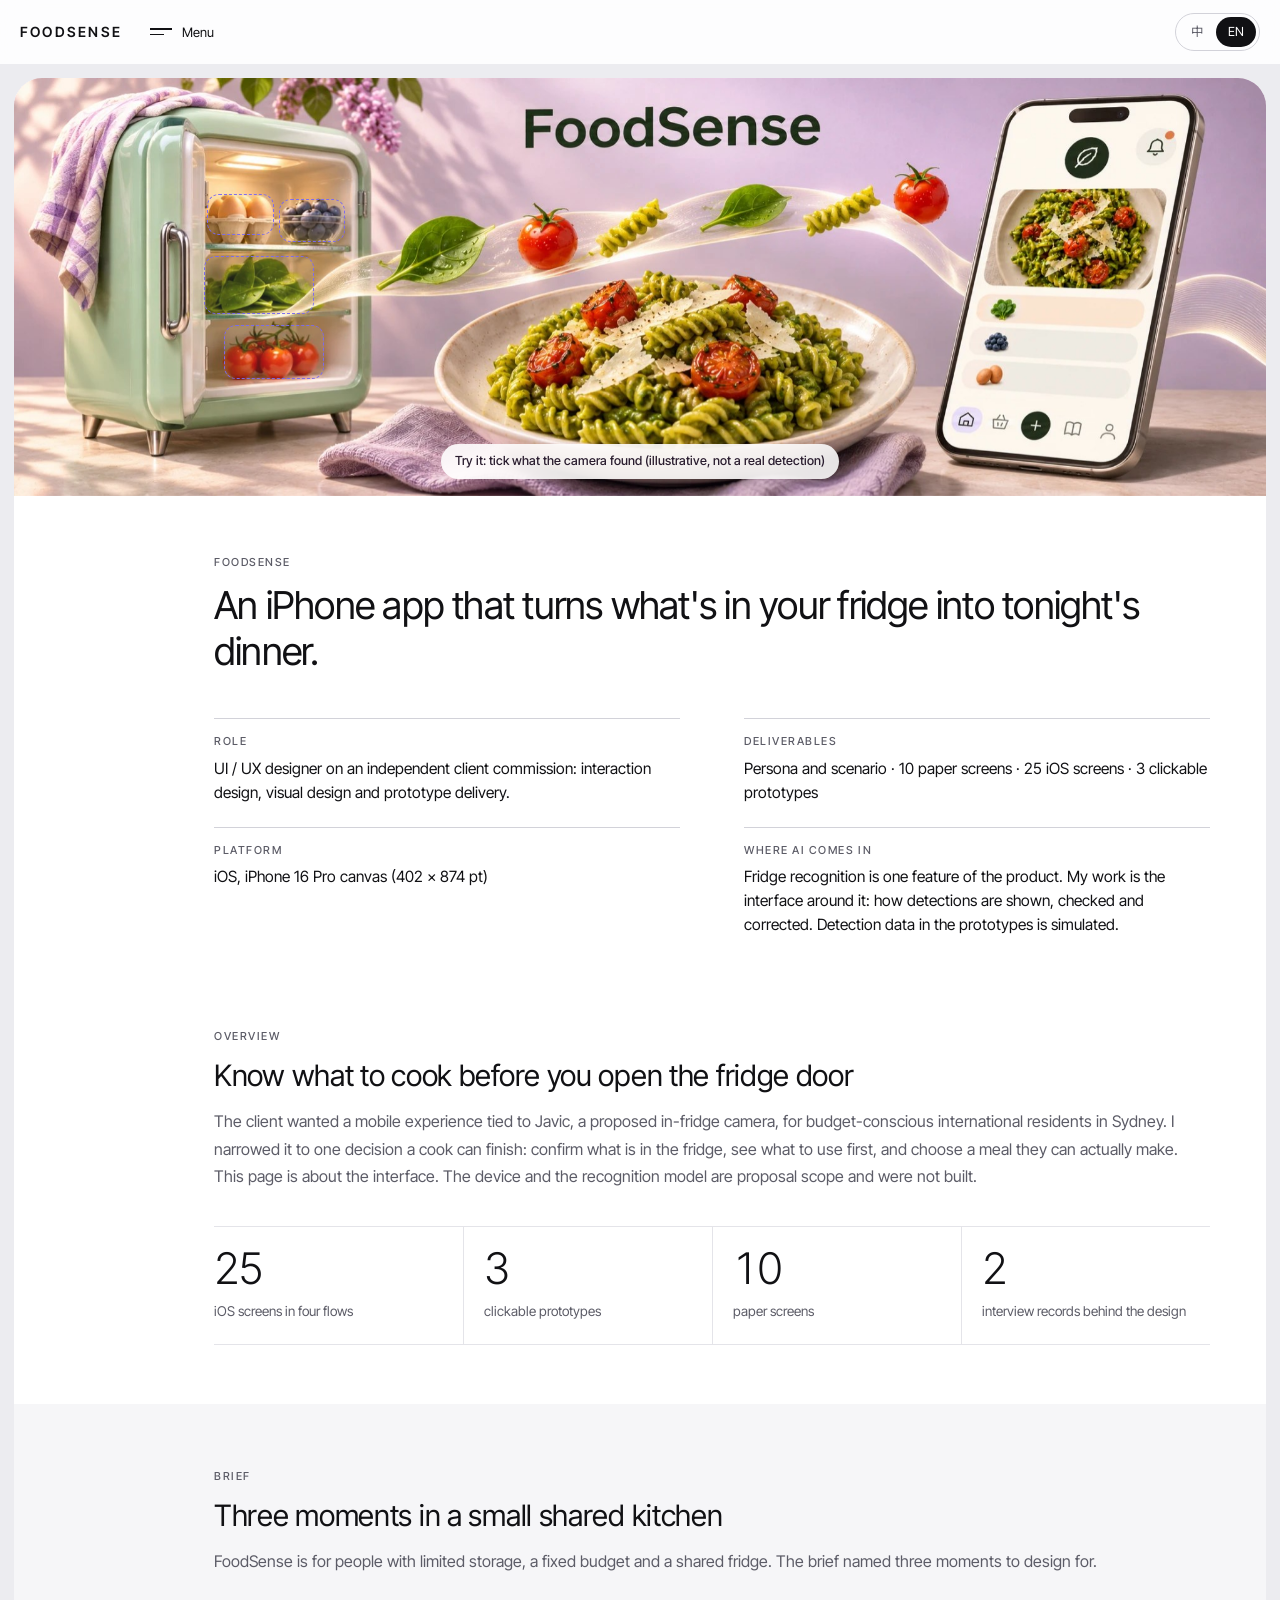
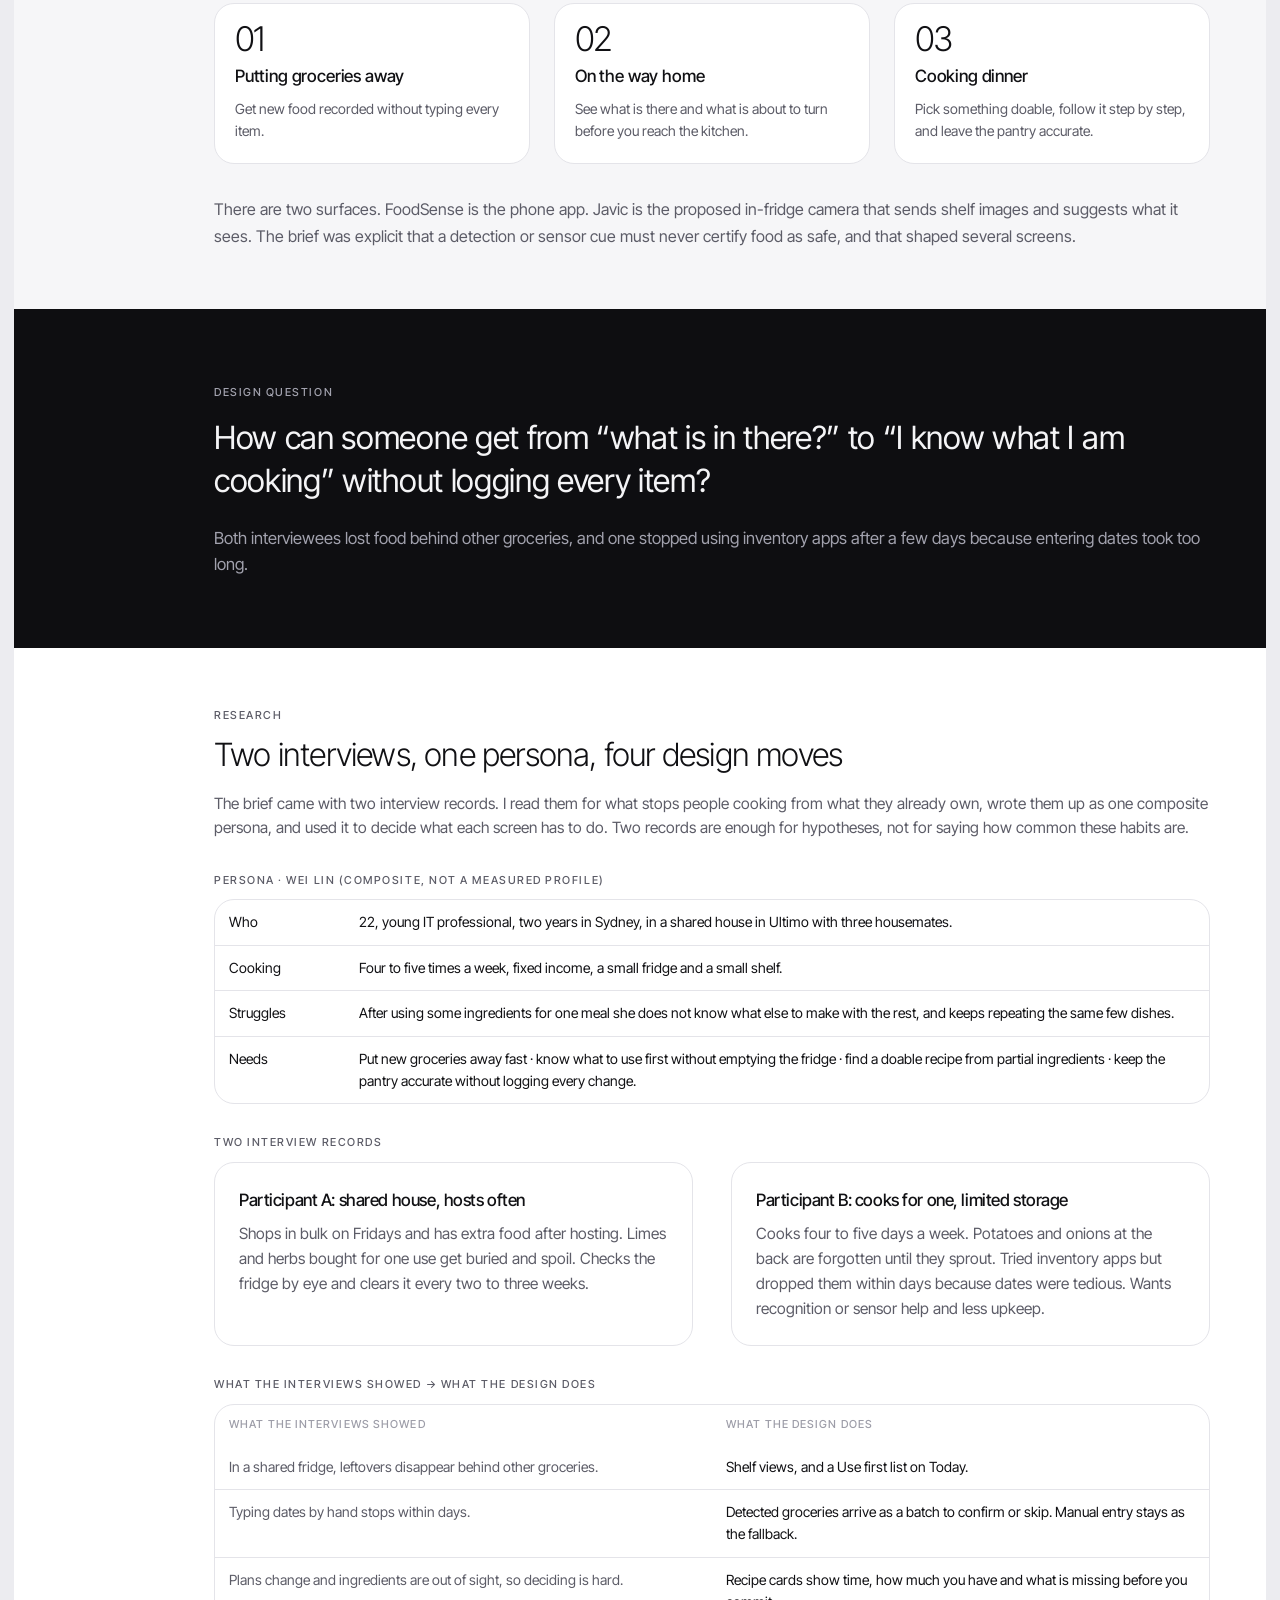
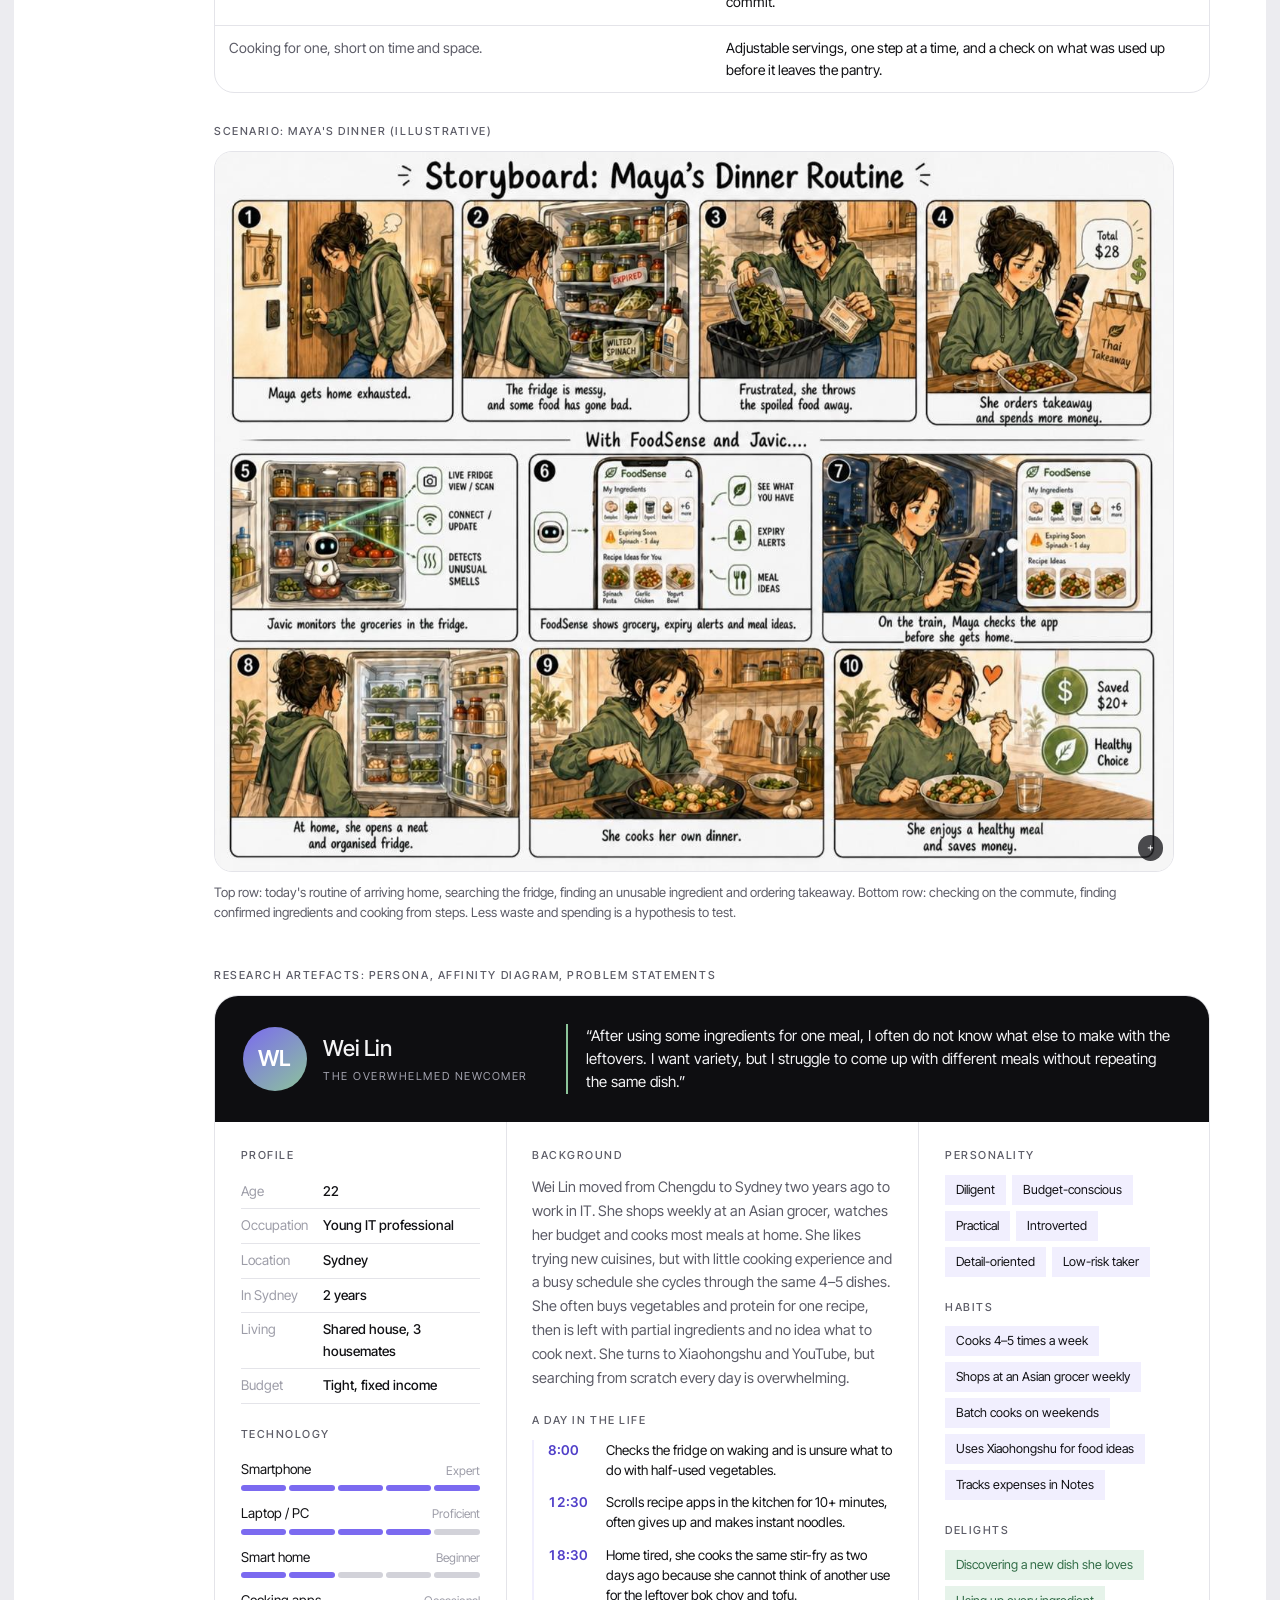
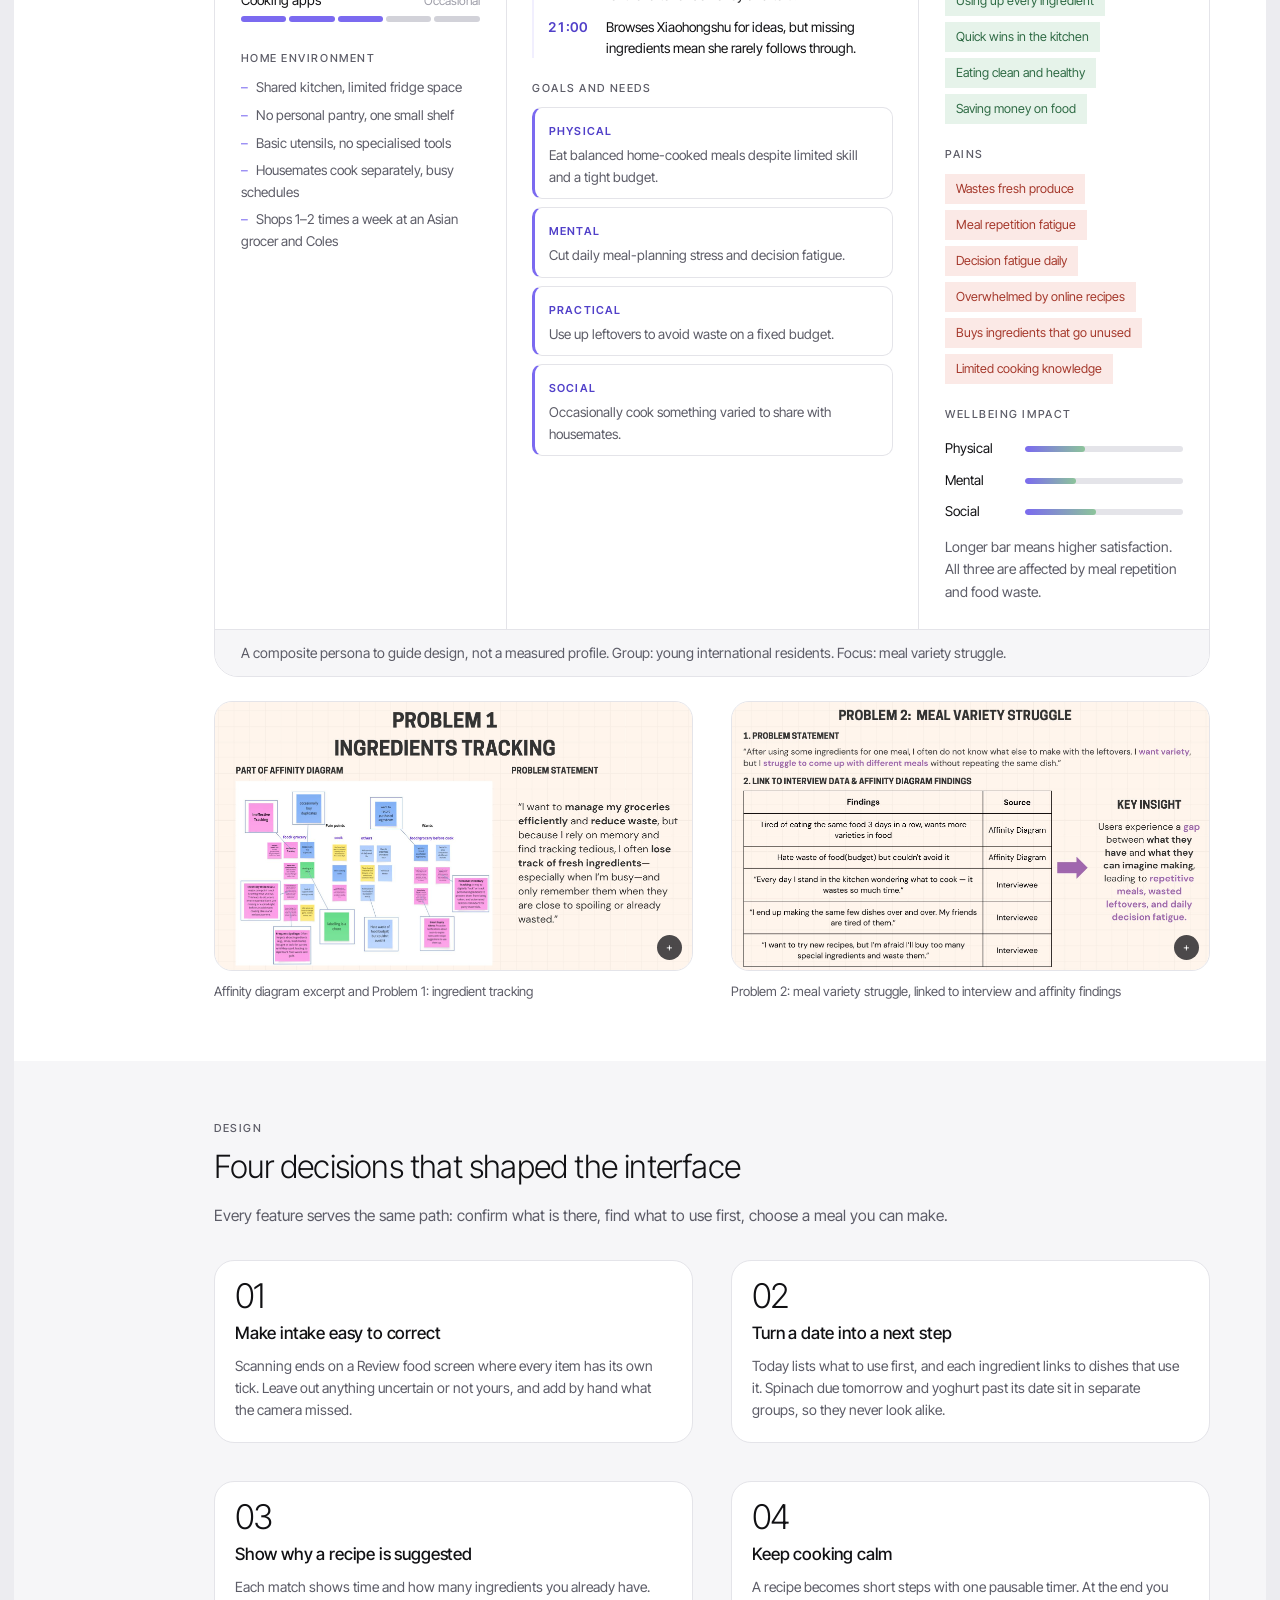
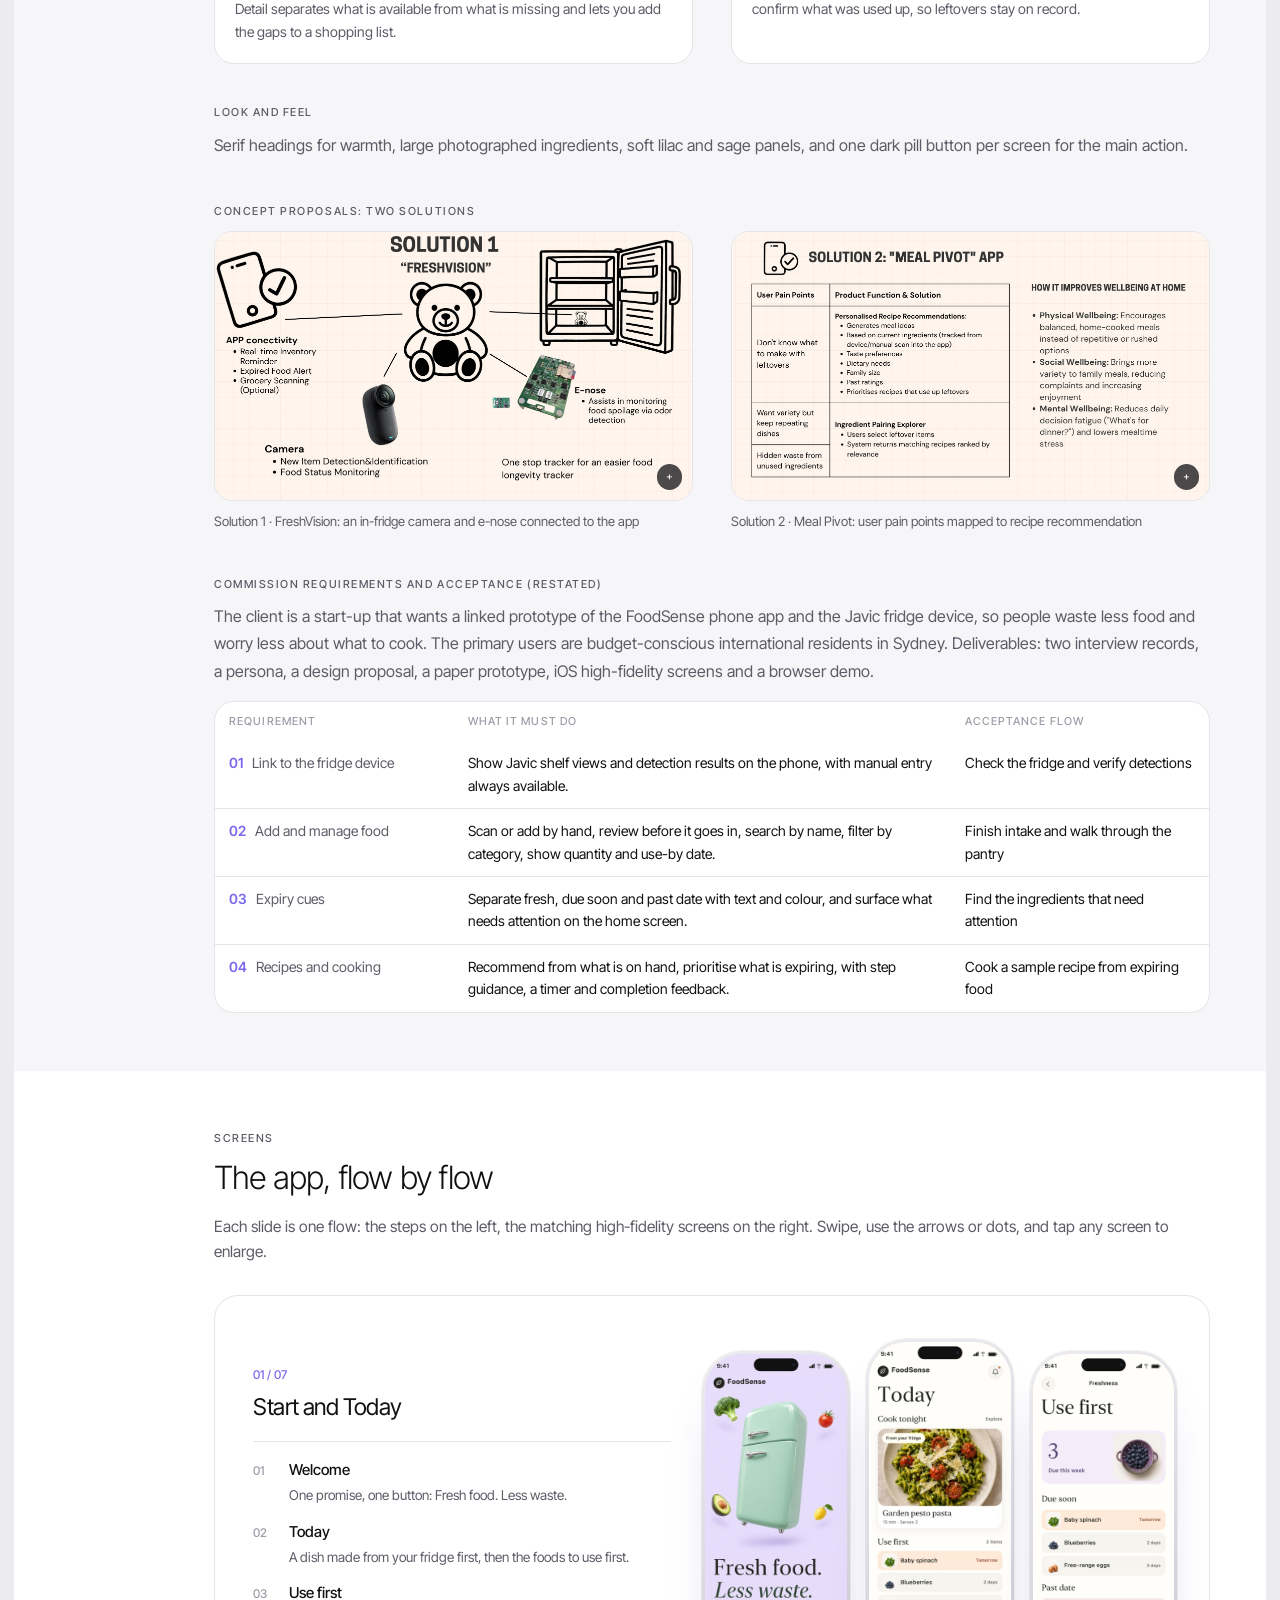
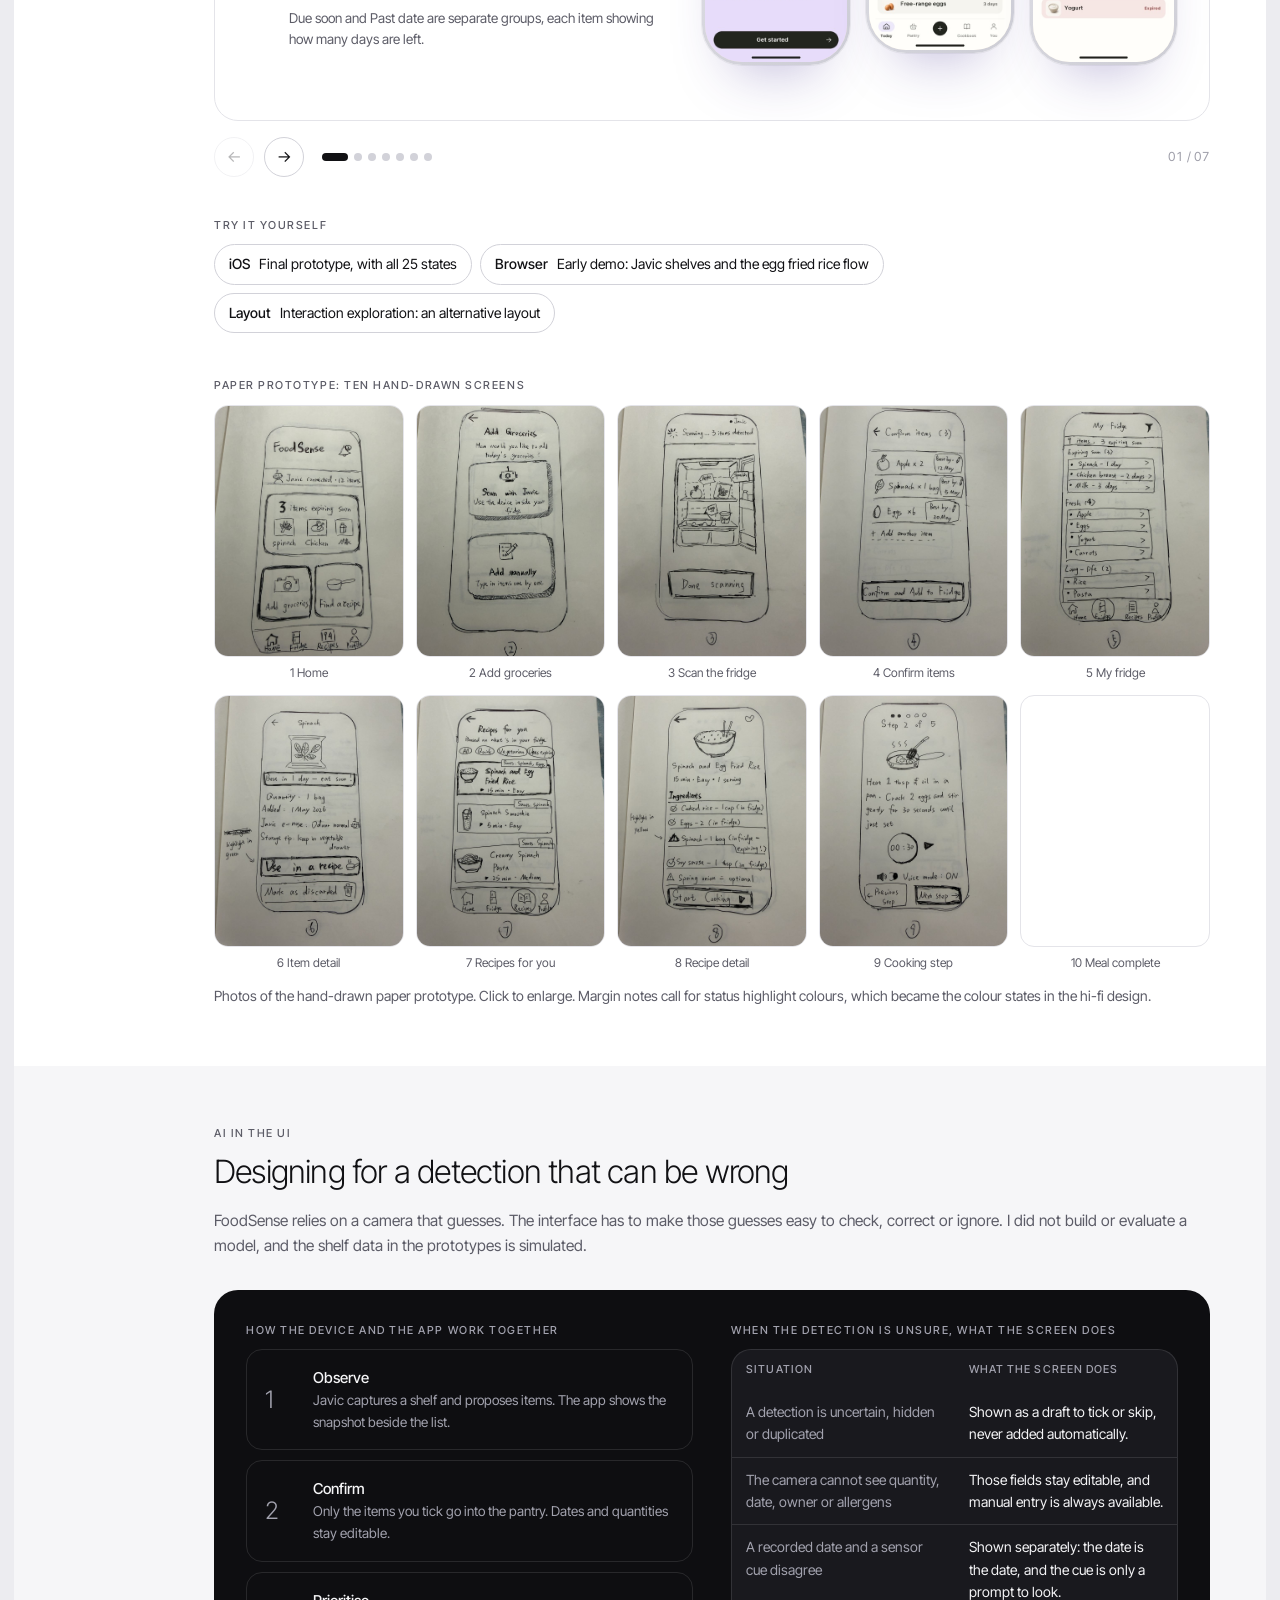
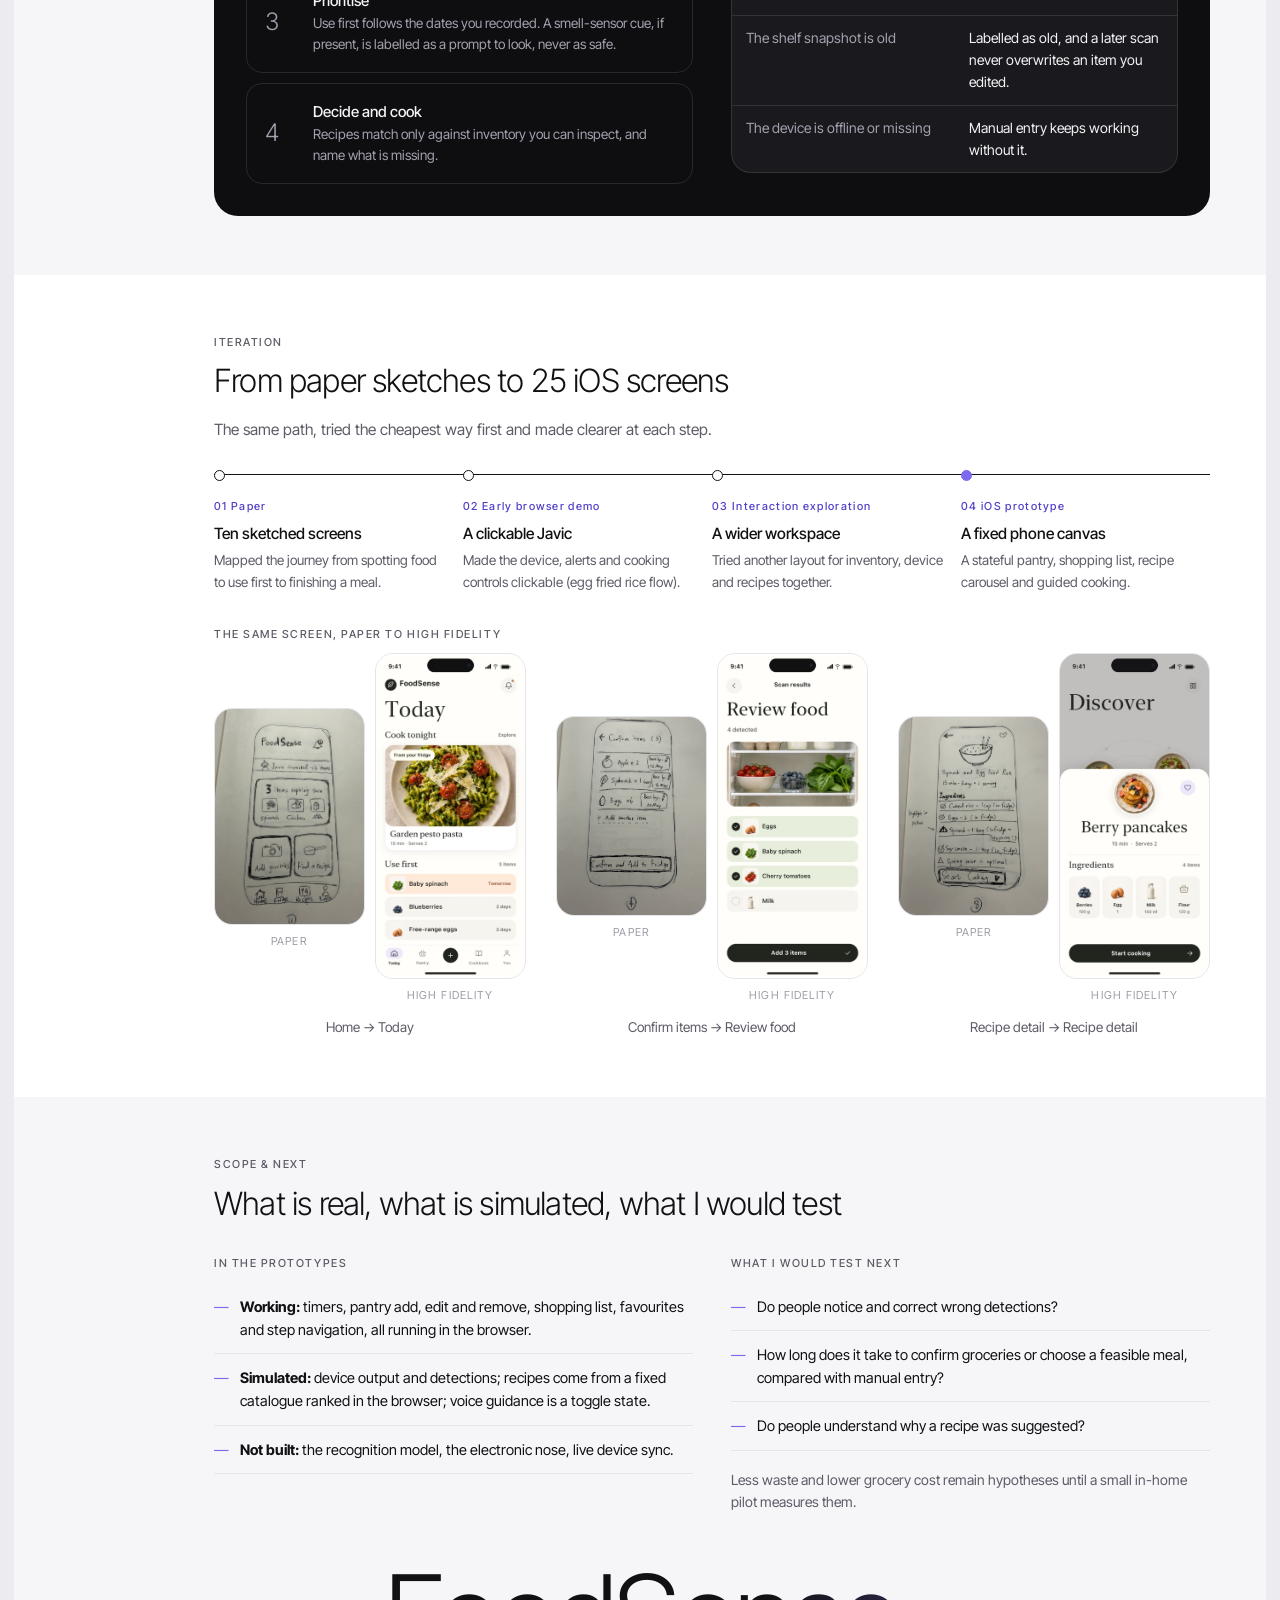
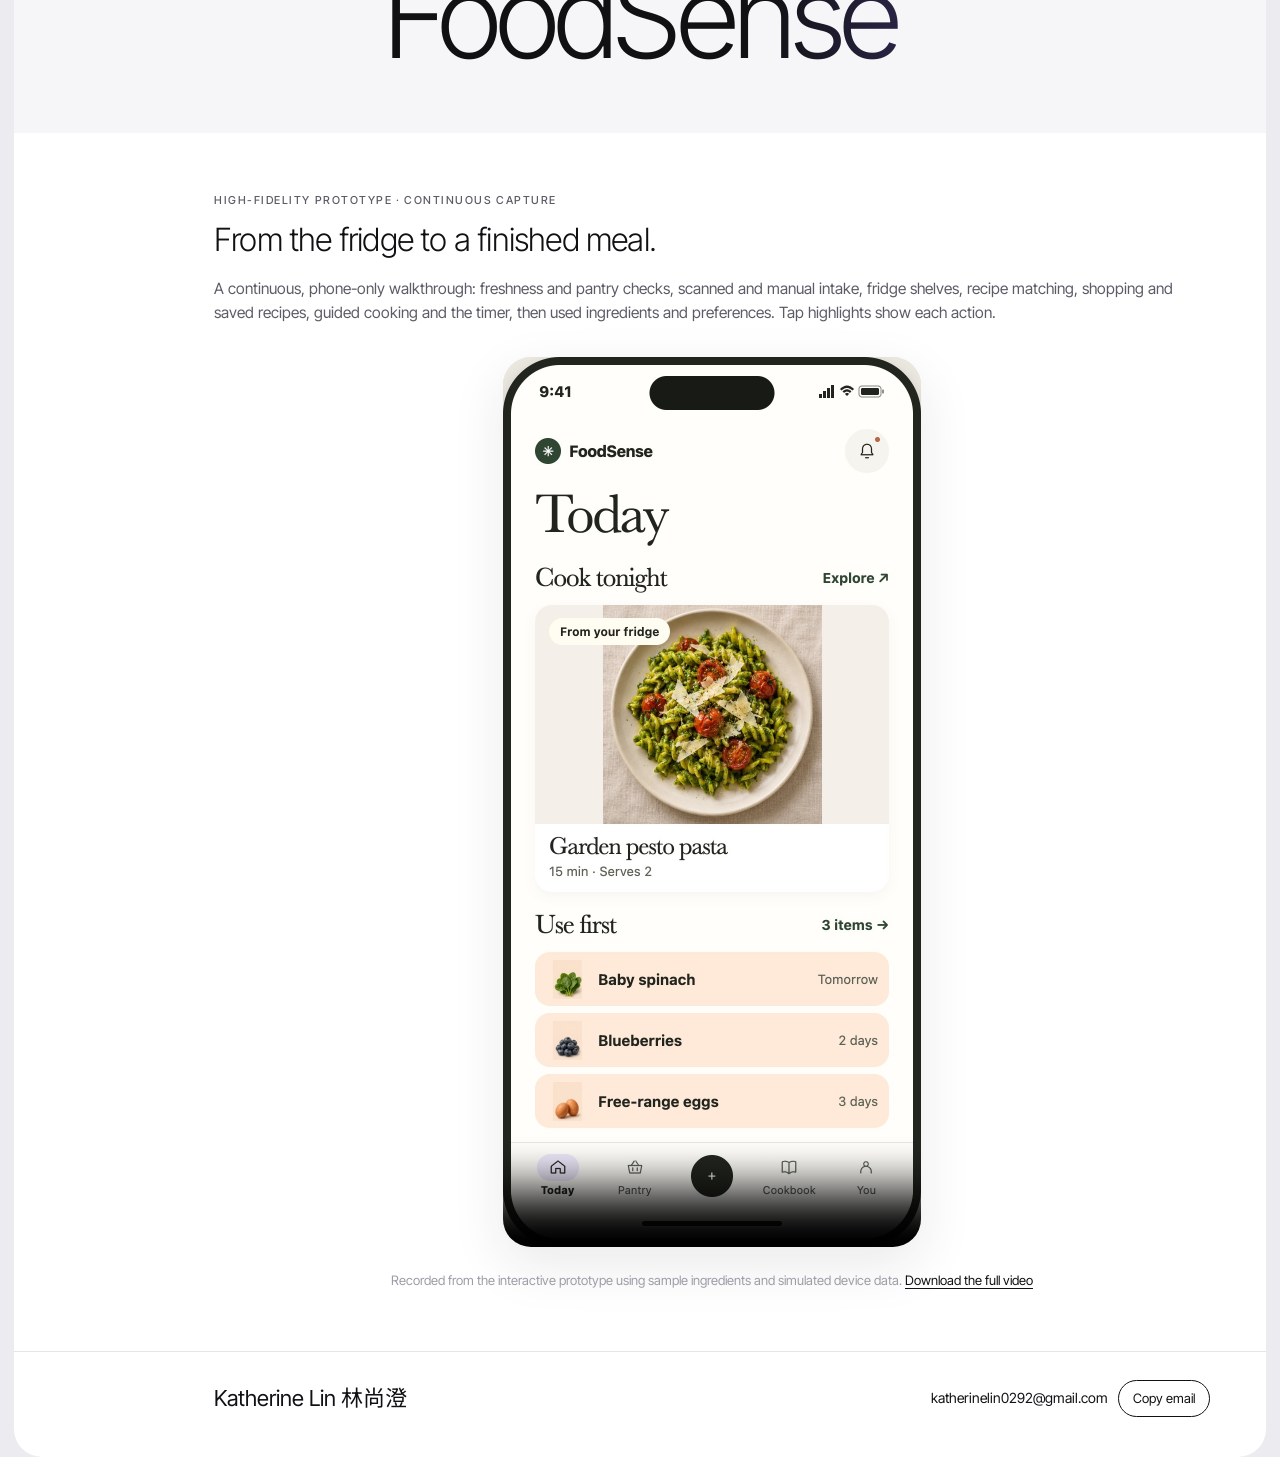
==== commit fda1d556: "Fix portfolio typography and responsive prototype text layout" ====
--- a/index.html
+++ b/index.html
@@ -2,7 +2,7 @@
 /* Phone-only continuous prototype recording */
 .fs-walkthrough{margin:0 auto;text-align:center}
 .fs-walkthrough video{display:block;width:min(100%,418px);height:auto;aspect-ratio:836/1780;margin:0 auto;border-radius:28px;background:#eeebe3;box-shadow:0 18px 54px #29251b18}
-.fs-walkthrough figcaption{max-width:580px;margin:22px auto 0;line-height:1.8;color:var(--ink-3);font-size:13px}
+.fs-walkthrough figcaption{margin:22px auto 0;line-height:1.8;color:var(--ink-3);font-size:13px}
 .fs-walkthrough figcaption a{color:var(--ink);text-underline-offset:3px;white-space:nowrap}
 </style>
 <title>FoodSense</title>
@@ -35,7 +35,7 @@
 button{font:inherit;color:inherit;cursor:pointer;background:none;border:0}
 :focus-visible{outline:2px solid var(--acc);outline-offset:3px;border-radius:6px}
 h1,h2,h3,h4,p{margin:0}
-h1,h2,h3{font-weight:300;letter-spacing:-.025em;text-wrap:balance}
+h1,h2,h3{font-weight:300;letter-spacing:-.025em;text-wrap:wrap}
 html.zh h1,html.zh h2,html.zh h3{letter-spacing:-.01em;font-weight:400;word-break:keep-all;overflow-wrap:anywhere}
 .lbl{font-size:11.5px;letter-spacing:.14em;text-transform:uppercase;color:var(--ink-2);font-weight:500}
 html.zh .lbl{letter-spacing:.08em}
@@ -100,7 +100,7 @@
 .hero-grid{display:grid;grid-template-columns:minmax(0,1fr) minmax(0,.9fr);gap:clamp(20px,4vw,60px);align-items:center;min-height:min(78vh,760px)}
 .hero h1{font-size:clamp(40px,6vw,88px);line-height:1.02;margin:20px 0 26px}
 html.zh .hero h1{line-height:1.15;font-size:clamp(36px,5.2vw,74px)}
-.hero .sub{font-size:clamp(16px,1.35vw,19px);color:var(--ink-2);max-width:46ch}
+.hero .sub{font-size:clamp(16px,1.35vw,19px);color:var(--ink-2)}
 .pill{display:inline-flex;align-items:center;gap:10px;border:1px solid var(--ink);border-radius:99px;padding:11px 20px;font-size:13px;letter-spacing:.06em;text-transform:uppercase;font-weight:500}
 .pill.dark{background:var(--ink);color:var(--paper);border-color:var(--ink)}
 .hero .ctas{margin-top:34px;display:flex;gap:12px;flex-wrap:wrap}
@@ -130,9 +130,9 @@
 .head{display:grid;grid-template-columns:minmax(0,1fr);gap:14px;margin-bottom:clamp(36px,5vw,64px)}
 .head .row{display:flex;align-items:center;gap:14px;flex-wrap:wrap}
 .head .no{font-size:13px;font-weight:500;color:var(--acc)}
-.head h2{font-size:clamp(32px,4.6vw,62px);line-height:1.08;max-width:22ch}
-html.zh .head h2{line-height:1.22;max-width:20em}
-.head .lede{font-size:clamp(16px,1.3vw,18.5px);color:var(--ink-2);max-width:62ch;margin-top:6px}
+.head h2{font-size:clamp(32px,4.6vw,62px);line-height:1.08}
+html.zh .head h2{line-height:1.22}
+.head .lede{font-size:clamp(16px,1.3vw,18.5px);color:var(--ink-2);margin-top:6px}
 .dark .head .lede{color:var(--dark-ink-2)}
 .tg{font-size:11px;letter-spacing:.08em;text-transform:uppercase;border:1px solid currentColor;border-radius:99px;padding:3px 9px;color:var(--acc-ink)}
 .mask{display:block;overflow:hidden;padding-bottom:.06em}
@@ -159,7 +159,7 @@
 .stats>div:not(:nth-child(4n+1)){padding-left:20px;border-left:1px solid var(--line)}
 .stats b{display:block;font-size:clamp(44px,5.6vw,80px);font-weight:300;line-height:1;letter-spacing:-.04em}
 .stats b sup{font-size:.36em;color:var(--acc);margin-left:3px;vertical-align:top;position:relative;top:.25em}
-.stats p{margin-top:14px;font-size:14px;color:var(--ink-2);max-width:26ch}
+.stats p{margin-top:14px;font-size:14px;color:var(--ink-2)}
 
 /* bars */
 .bars{display:grid;gap:22px}
@@ -443,7 +443,7 @@
 .hero-grid{min-height:min(68vh,620px)}
 .hero h1{font-size:clamp(32px,3.8vw,52px);line-height:1.08;margin:14px 0 18px}
 html.zh .hero h1{font-size:clamp(30px,3.3vw,46px);line-height:1.24}
-.hero .sub{font-size:16px;max-width:40ch}
+.hero .sub{font-size:16px}
 .hero .ctas{margin-top:26px}
 .pill{padding:9px 16px;font-size:12px}
 .stage{min-height:480px}
@@ -467,9 +467,9 @@
 section.ch{padding-block:clamp(52px,6.5vw,92px)}
 .head{margin-bottom:clamp(26px,3.2vw,40px);gap:10px}
 .head .no{font-size:12px}
-.head h2{font-size:clamp(24px,2.5vw,34px);line-height:1.22;max-width:30ch}
-html.zh .head h2{font-size:clamp(22px,2.3vw,31px);line-height:1.38;max-width:26em}
-.head .lede{font-size:15.5px;max-width:68ch}
+.head h2{font-size:clamp(24px,2.5vw,34px);line-height:1.22}
+html.zh .head h2{font-size:clamp(22px,2.3vw,31px);line-height:1.38}
+.head .lede{font-size:15.5px}
 .lbl{font-size:11px}
 .k{margin-bottom:12px}
 .stats b{font-size:clamp(34px,3.4vw,46px)}
@@ -532,7 +532,8 @@
 .rail.hot li button{color:var(--ink-2)}
 .rail.hot li.near button{color:var(--ink)}
 /* menu: light, compact */
-.menu{background:color-mix(in srgb,var(--paper) 94%,transparent);color:var(--ink);backdrop-filter:blur(18px);-webkit-backdrop-filter:blur(18px)}
+.menu{background:color-mix(in srgb,var(--paper) 94%,transparent);color:var(--ink);backdrop-filter:blur(18px);-webkit-backdrop-filter:blur(18px);overflow-y:auto}
+.menu .mh{flex-shrink:0}
 .menu .mh button{border-color:var(--line-2)}
 .menu ol{margin:40px 0 auto;gap:4px;max-width:560px}
 .menu li button{font-size:clamp(18px,1.9vw,24px);font-weight:400;color:var(--ink-2);gap:16px;padding:6px 0}
@@ -562,15 +563,15 @@
 .meta2 ul{list-style:none;margin:0;padding:0}
 .blk{margin-top:clamp(52px,7vw,96px)}
 .h2{font-size:clamp(22px,2.3vw,30px);font-weight:400;letter-spacing:-.01em;line-height:1.3;margin:8px 0 14px}
-.para{font-size:clamp(15.5px,1.25vw,17.5px);color:var(--ink-2);line-height:1.7;max-width:76ch}
+.para{font-size:clamp(15.5px,1.25vw,17.5px);color:var(--ink-2);line-height:1.7}
 .para em{font-style:italic}
 .bnum{display:grid;grid-template-columns:repeat(3,minmax(0,1fr));gap:20px;margin-top:40px;max-width:900px}
 .bnum b{display:block;font-size:clamp(40px,4.4vw,60px);font-weight:300;letter-spacing:-.04em;line-height:1;color:var(--ink-2)}
 .bnum b small{font-size:.42em;letter-spacing:0;margin-left:2px;color:var(--ink-3)}
-.bnum p{font-size:14px;color:var(--ink-3);margin-top:10px;max-width:22ch}
+.bnum p{font-size:14px;color:var(--ink-3);margin-top:10px}
 .qband{background:var(--dark);color:var(--dark-ink);padding-block:clamp(64px,8vw,110px)}
 .qband .lbl{color:var(--dark-ink-2)}
-.qband h2{font-size:clamp(22px,2.5vw,34px);font-weight:400;line-height:1.35;margin:12px 0 22px;max-width:30em;letter-spacing:-.01em}
+.qband h2{font-size:clamp(22px,2.5vw,34px);font-weight:400;line-height:1.35;margin:12px 0 22px;letter-spacing:-.01em}
 .qband p{color:var(--dark-ink-2);font-size:clamp(15px,1.3vw,18px)}
 /* podo showcase */
 .pstage{background:linear-gradient(180deg,#F6EFE3,#EFE5D4);border-radius:28px;padding:28px 0 22px;overflow:hidden;position:relative}
@@ -1154,14 +1155,14 @@
 .banner.in .fs-spots{opacity:1}
 .fs-spot{position:absolute;border:1.5px dashed rgba(123,106,240,.95);border-radius:12px;background:rgba(255,255,255,.08);transition:background .25s,border-color .25s,transform .35s var(--ease);padding:0}
 .fs-spot:hover,.fs-spot:focus-visible{background:rgba(255,255,255,.28);transform:scale(1.04)}
-.fs-spot em{position:absolute;left:-1px;top:100%;margin-top:6px;z-index:2;font:500 11.5px/1 var(--f);font-style:normal;white-space:nowrap;padding:5px 9px;border-radius:99px;background:rgba(17,17,20,.82);color:#fff;opacity:0;transform:translateY(-3px);transition:opacity .2s,transform .25s var(--ease)}
+.fs-spot em{position:absolute;left:-1px;top:100%;margin-top:6px;z-index:2;font:500 11.5px/1 var(--f);font-style:normal;white-space:nowrap;padding:5px 9px;border-radius:99px;background:rgba(17,17,20,.82);color:#fff;opacity:0;transform:translateY(-3px);transition:opacity .2s,transform .25s var(--ease);pointer-events:none}
 .fs-spot:hover em,.fs-spot:focus-visible em{opacity:1;transform:none}
 .fs-spot .c{display:none}.fs-spot.on .c{display:inline}.fs-spot.on .d{display:none}
 .fs-spot.on{border:2px solid #4D9A63;background:rgba(77,154,99,.16)}
 .fs-spot.on em{background:#2F7A47}
 .fs-spot .tick{position:absolute;right:-9px;top:-9px;width:20px;height:20px;border-radius:50%;background:#4D9A63;color:#fff;font-size:12px;line-height:20px;text-align:center;transform:scale(0);transition:transform .35s var(--ease)}
 .fs-spot.on .tick{transform:none}
-.fs-ph{position:absolute;left:50%;transform:translateX(-50%);bottom:4%;max-width:60%;white-space:nowrap;font:500 12.5px/1.35 var(--f);padding:9px 14px;border-radius:99px;background:rgba(255,255,255,.88);color:#2a1d2f;backdrop-filter:blur(8px);-webkit-backdrop-filter:blur(8px);box-shadow:0 8px 24px rgba(60,40,100,.14)}
+.fs-ph{position:absolute;left:50%;transform:translateX(-50%);bottom:4%;max-width:60%;white-space:nowrap;font:500 12.5px/1.35 var(--f);padding:9px 14px;border-radius:99px;background:rgba(255,255,255,.88);color:#2a1d2f;backdrop-filter:blur(8px);-webkit-backdrop-filter:blur(8px);box-shadow:0 8px 24px rgba(60,40,100,.14);pointer-events:none}
 .fs-ph.done{background:#2F7A47;color:#fff}
 @media (max-width:760px){.fs-ph{font-size:10px;padding:6px 10px;max-width:92%;white-space:normal;text-align:center;border-radius:14px}.fs-spot em{font-size:9.5px;padding:4px 6px}}
 /* glass ribbon pointer: an ingredient rides a translucent ribbon, like the poster */
@@ -1493,7 +1494,7 @@
 .ethic li{display:block!important;position:relative;padding-left:26px}
 .ethic li::before{position:absolute;left:0;top:12px}
 .ethic li b{display:inline;white-space:normal}
-.ph-grid{grid-template-columns:minmax(0,.95fr) minmax(0,1.35fr) minmax(0,.95fr)}
+@media (min-width:1001px){.ph-grid{grid-template-columns:minmax(0,.95fr) minmax(0,1.35fr) minmax(0,.95fr)}}
 .kv>div{grid-template-columns:74px minmax(0,1fr)}
 .tech>div{grid-template-columns:minmax(0,1fr) auto;gap:4px 10px}
 .tech>div>span{grid-column:1;grid-row:1}.tech>div>em{grid-column:2;grid-row:1}.tech>div>.dots5{grid-column:1/-1;grid-row:2}
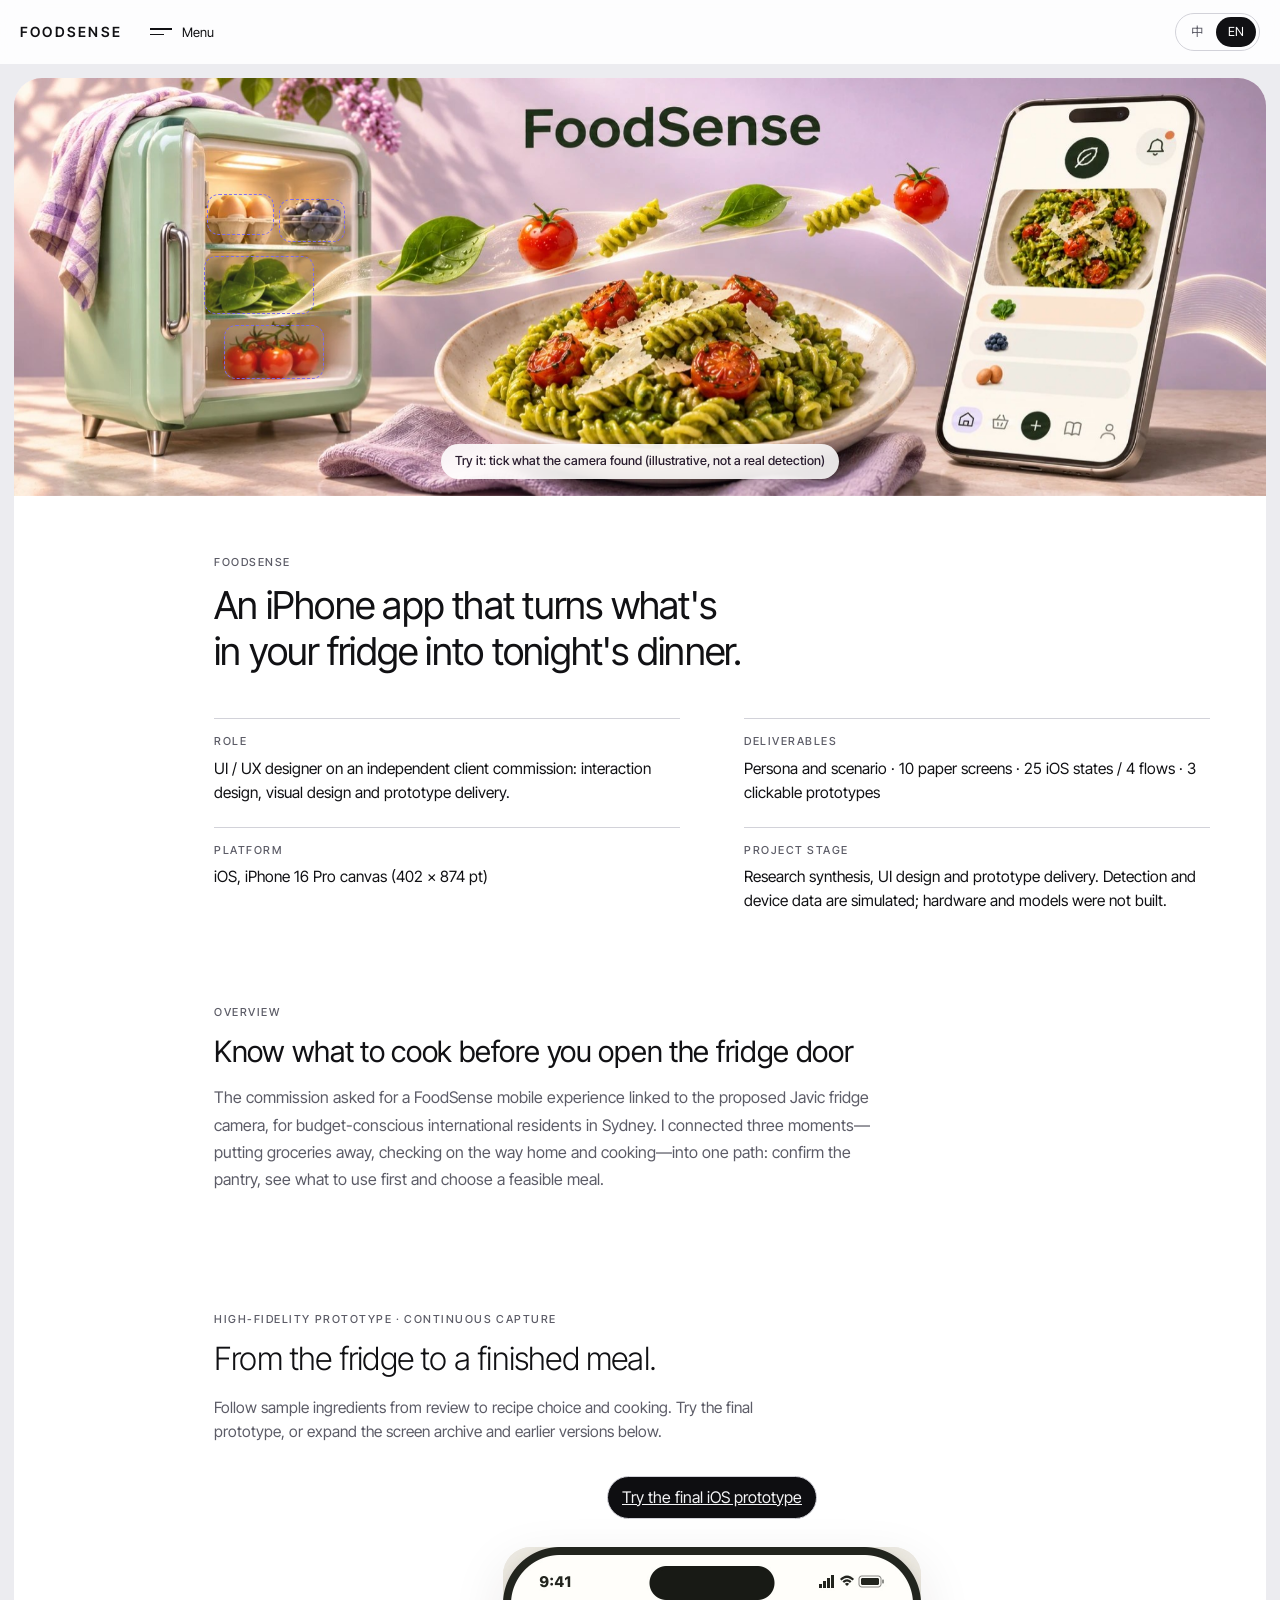
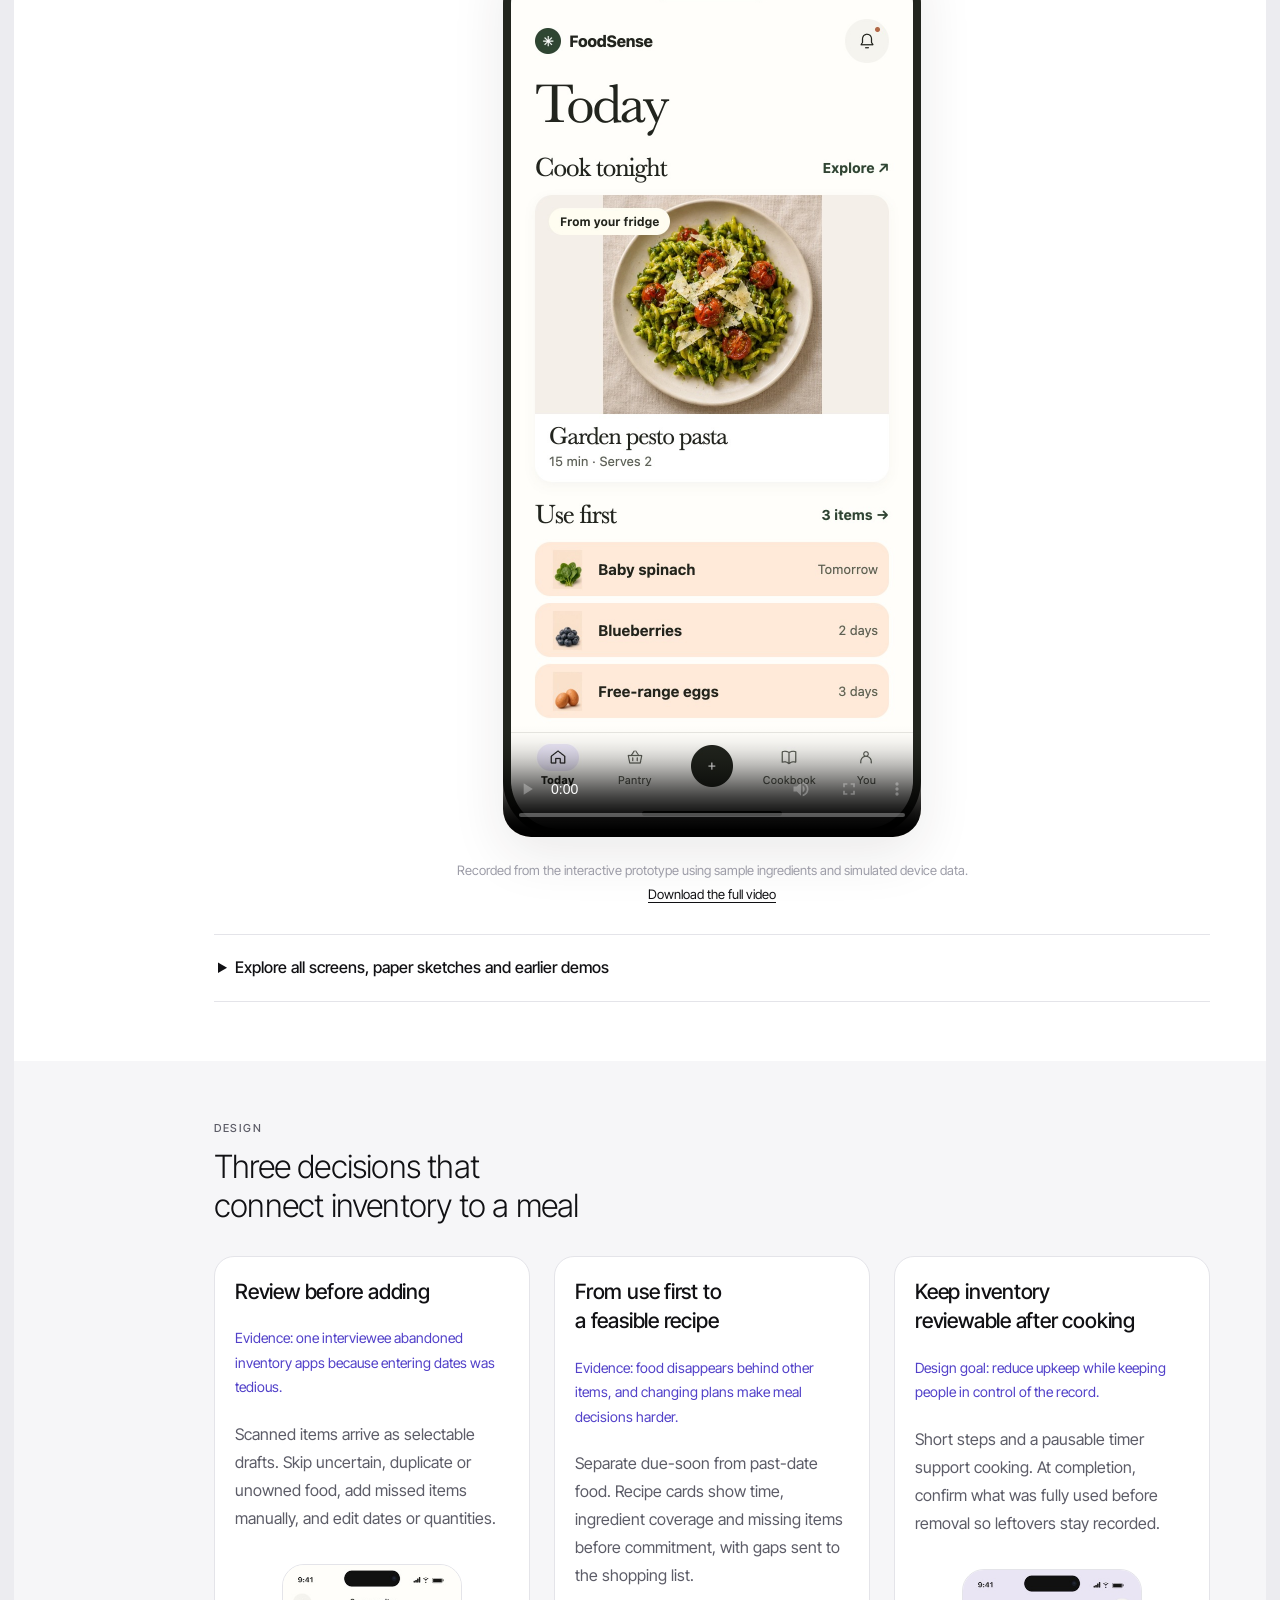
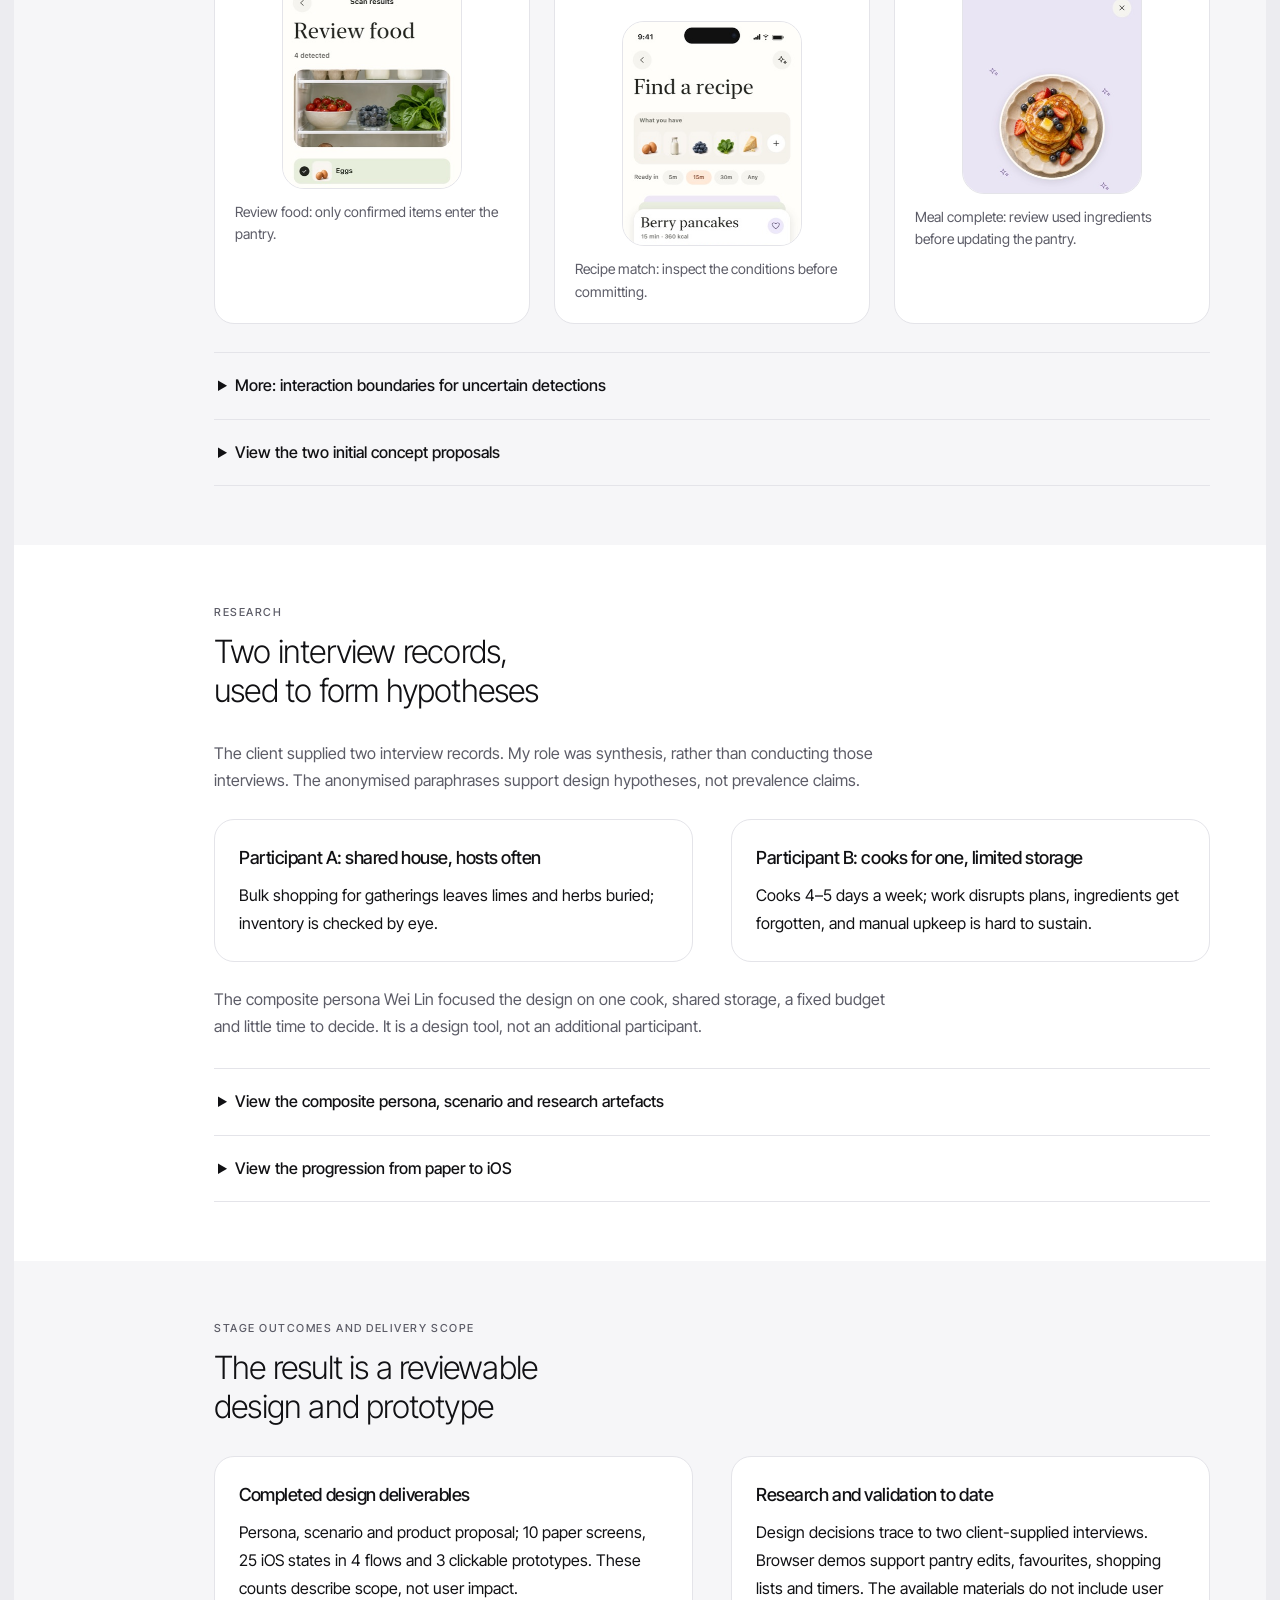
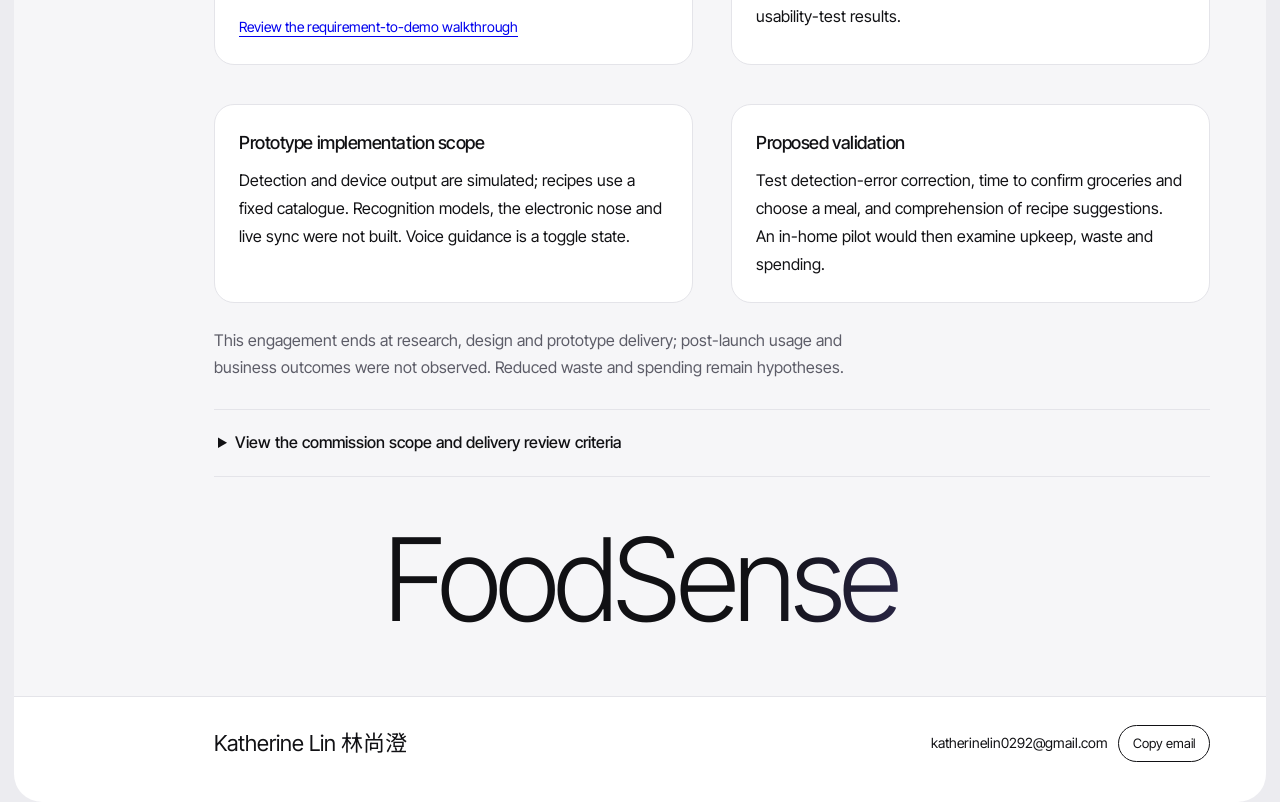
==== commit fe28fc7c: "Refine portfolio reading path and stage evidence" ====
--- a/index.html
+++ b/index.html
@@ -2,7 +2,7 @@
 /* Phone-only continuous prototype recording */
 .fs-walkthrough{margin:0 auto;text-align:center}
 .fs-walkthrough video{display:block;width:min(100%,418px);height:auto;aspect-ratio:836/1780;margin:0 auto;border-radius:28px;background:#eeebe3;box-shadow:0 18px 54px #29251b18}
-.fs-walkthrough figcaption{margin:22px auto 0;line-height:1.8;color:var(--ink-3);font-size:13px}
+.fs-walkthrough figcaption{max-width:580px;margin:22px auto 0;line-height:1.8;color:var(--ink-3);font-size:13px}
 .fs-walkthrough figcaption a{color:var(--ink);text-underline-offset:3px;white-space:nowrap}
 </style>
 <title>FoodSense</title>
@@ -35,7 +35,7 @@
 button{font:inherit;color:inherit;cursor:pointer;background:none;border:0}
 :focus-visible{outline:2px solid var(--acc);outline-offset:3px;border-radius:6px}
 h1,h2,h3,h4,p{margin:0}
-h1,h2,h3{font-weight:300;letter-spacing:-.025em;text-wrap:wrap}
+h1,h2,h3{font-weight:300;letter-spacing:-.025em;text-wrap:balance}
 html.zh h1,html.zh h2,html.zh h3{letter-spacing:-.01em;font-weight:400;word-break:keep-all;overflow-wrap:anywhere}
 .lbl{font-size:11.5px;letter-spacing:.14em;text-transform:uppercase;color:var(--ink-2);font-weight:500}
 html.zh .lbl{letter-spacing:.08em}
@@ -100,7 +100,7 @@
 .hero-grid{display:grid;grid-template-columns:minmax(0,1fr) minmax(0,.9fr);gap:clamp(20px,4vw,60px);align-items:center;min-height:min(78vh,760px)}
 .hero h1{font-size:clamp(40px,6vw,88px);line-height:1.02;margin:20px 0 26px}
 html.zh .hero h1{line-height:1.15;font-size:clamp(36px,5.2vw,74px)}
-.hero .sub{font-size:clamp(16px,1.35vw,19px);color:var(--ink-2)}
+.hero .sub{font-size:clamp(16px,1.35vw,19px);color:var(--ink-2);max-width:46ch}
 .pill{display:inline-flex;align-items:center;gap:10px;border:1px solid var(--ink);border-radius:99px;padding:11px 20px;font-size:13px;letter-spacing:.06em;text-transform:uppercase;font-weight:500}
 .pill.dark{background:var(--ink);color:var(--paper);border-color:var(--ink)}
 .hero .ctas{margin-top:34px;display:flex;gap:12px;flex-wrap:wrap}
@@ -130,9 +130,9 @@
 .head{display:grid;grid-template-columns:minmax(0,1fr);gap:14px;margin-bottom:clamp(36px,5vw,64px)}
 .head .row{display:flex;align-items:center;gap:14px;flex-wrap:wrap}
 .head .no{font-size:13px;font-weight:500;color:var(--acc)}
-.head h2{font-size:clamp(32px,4.6vw,62px);line-height:1.08}
-html.zh .head h2{line-height:1.22}
-.head .lede{font-size:clamp(16px,1.3vw,18.5px);color:var(--ink-2);margin-top:6px}
+.head h2{font-size:clamp(32px,4.6vw,62px);line-height:1.08;max-width:22ch}
+html.zh .head h2{line-height:1.22;max-width:20em}
+.head .lede{font-size:clamp(16px,1.3vw,18.5px);color:var(--ink-2);max-width:62ch;margin-top:6px}
 .dark .head .lede{color:var(--dark-ink-2)}
 .tg{font-size:11px;letter-spacing:.08em;text-transform:uppercase;border:1px solid currentColor;border-radius:99px;padding:3px 9px;color:var(--acc-ink)}
 .mask{display:block;overflow:hidden;padding-bottom:.06em}
@@ -159,7 +159,7 @@
 .stats>div:not(:nth-child(4n+1)){padding-left:20px;border-left:1px solid var(--line)}
 .stats b{display:block;font-size:clamp(44px,5.6vw,80px);font-weight:300;line-height:1;letter-spacing:-.04em}
 .stats b sup{font-size:.36em;color:var(--acc);margin-left:3px;vertical-align:top;position:relative;top:.25em}
-.stats p{margin-top:14px;font-size:14px;color:var(--ink-2)}
+.stats p{margin-top:14px;font-size:14px;color:var(--ink-2);max-width:26ch}
 
 /* bars */
 .bars{display:grid;gap:22px}
@@ -443,7 +443,7 @@
 .hero-grid{min-height:min(68vh,620px)}
 .hero h1{font-size:clamp(32px,3.8vw,52px);line-height:1.08;margin:14px 0 18px}
 html.zh .hero h1{font-size:clamp(30px,3.3vw,46px);line-height:1.24}
-.hero .sub{font-size:16px}
+.hero .sub{font-size:16px;max-width:40ch}
 .hero .ctas{margin-top:26px}
 .pill{padding:9px 16px;font-size:12px}
 .stage{min-height:480px}
@@ -467,9 +467,9 @@
 section.ch{padding-block:clamp(52px,6.5vw,92px)}
 .head{margin-bottom:clamp(26px,3.2vw,40px);gap:10px}
 .head .no{font-size:12px}
-.head h2{font-size:clamp(24px,2.5vw,34px);line-height:1.22}
-html.zh .head h2{font-size:clamp(22px,2.3vw,31px);line-height:1.38}
-.head .lede{font-size:15.5px}
+.head h2{font-size:clamp(24px,2.5vw,34px);line-height:1.22;max-width:30ch}
+html.zh .head h2{font-size:clamp(22px,2.3vw,31px);line-height:1.38;max-width:26em}
+.head .lede{font-size:15.5px;max-width:68ch}
 .lbl{font-size:11px}
 .k{margin-bottom:12px}
 .stats b{font-size:clamp(34px,3.4vw,46px)}
@@ -532,8 +532,7 @@
 .rail.hot li button{color:var(--ink-2)}
 .rail.hot li.near button{color:var(--ink)}
 /* menu: light, compact */
-.menu{background:color-mix(in srgb,var(--paper) 94%,transparent);color:var(--ink);backdrop-filter:blur(18px);-webkit-backdrop-filter:blur(18px);overflow-y:auto}
-.menu .mh{flex-shrink:0}
+.menu{background:color-mix(in srgb,var(--paper) 94%,transparent);color:var(--ink);backdrop-filter:blur(18px);-webkit-backdrop-filter:blur(18px)}
 .menu .mh button{border-color:var(--line-2)}
 .menu ol{margin:40px 0 auto;gap:4px;max-width:560px}
 .menu li button{font-size:clamp(18px,1.9vw,24px);font-weight:400;color:var(--ink-2);gap:16px;padding:6px 0}
@@ -563,15 +562,15 @@
 .meta2 ul{list-style:none;margin:0;padding:0}
 .blk{margin-top:clamp(52px,7vw,96px)}
 .h2{font-size:clamp(22px,2.3vw,30px);font-weight:400;letter-spacing:-.01em;line-height:1.3;margin:8px 0 14px}
-.para{font-size:clamp(15.5px,1.25vw,17.5px);color:var(--ink-2);line-height:1.7}
+.para{font-size:clamp(15.5px,1.25vw,17.5px);color:var(--ink-2);line-height:1.7;max-width:76ch}
 .para em{font-style:italic}
 .bnum{display:grid;grid-template-columns:repeat(3,minmax(0,1fr));gap:20px;margin-top:40px;max-width:900px}
 .bnum b{display:block;font-size:clamp(40px,4.4vw,60px);font-weight:300;letter-spacing:-.04em;line-height:1;color:var(--ink-2)}
 .bnum b small{font-size:.42em;letter-spacing:0;margin-left:2px;color:var(--ink-3)}
-.bnum p{font-size:14px;color:var(--ink-3);margin-top:10px}
+.bnum p{font-size:14px;color:var(--ink-3);margin-top:10px;max-width:22ch}
 .qband{background:var(--dark);color:var(--dark-ink);padding-block:clamp(64px,8vw,110px)}
 .qband .lbl{color:var(--dark-ink-2)}
-.qband h2{font-size:clamp(22px,2.5vw,34px);font-weight:400;line-height:1.35;margin:12px 0 22px;letter-spacing:-.01em}
+.qband h2{font-size:clamp(22px,2.5vw,34px);font-weight:400;line-height:1.35;margin:12px 0 22px;max-width:30em;letter-spacing:-.01em}
 .qband p{color:var(--dark-ink-2);font-size:clamp(15px,1.3vw,18px)}
 /* podo showcase */
 .pstage{background:linear-gradient(180deg,#F6EFE3,#EFE5D4);border-radius:28px;padding:28px 0 22px;overflow:hidden;position:relative}
@@ -764,7 +763,20 @@
   .shots .phone .scr{border-radius:12px}
 }
 </style>
-</head><body>
+<style>
+/* Case-study reading layers: the main story stays short; evidence remains available. */
+.case-detail{border-top:1px solid var(--line);border-bottom:1px solid var(--line);margin-top:28px;padding:0 4px}
+.case-detail+ .case-detail{border-top:0;margin-top:0}
+.case-detail summary{cursor:pointer;padding:20px 28px 20px 0;font-size:16px;font-weight:500;line-height:1.6;list-style-position:inside;overflow-wrap:anywhere}
+.case-detail[open] summary{color:var(--acc-ink)}
+.detail-body{padding:8px 0 28px;min-width:0}
+.detail-body .head{margin-top:12px}.detail-body .head .no{display:none}
+.case-actions{display:flex;justify-content:center;margin:0 0 28px}.chip.primary{background:var(--dark);color:var(--dark-ink);font-size:16px}
+.case-story h3{font-size:21px;font-weight:500;line-height:1.4}.case-story p{font-size:16px;line-height:1.75;margin-top:12px}.case-story .case-evidence{font-size:14px;color:var(--acc-ink)}
+.case-shot{margin-top:24px}.case-shot .fig{max-width:180px;margin:auto;border-radius:22px;overflow:hidden}.case-shot img{width:100%;display:block}.case-shot figcaption{font-size:14px;line-height:1.6;margin-top:12px;white-space:normal}
+.case-research{margin-top:24px}.case-research h3,.card h3{font-size:18px;font-weight:500;line-height:1.5}.case-research p,.card>p{font-size:16px;line-height:1.75;margin-top:10px}.case-persona,.case-note{margin-top:24px}.case-link{font-size:14px;text-decoration:underline;text-underline-offset:4px;display:inline-block;margin-top:14px}
+@media(max-width:760px){.case-story .case-shot .fig{max-width:160px}.case-detail summary{padding-block:18px}.detail-body .head h2{font-size:23px}}
+</style></head><body>
 <header class="top" id="top">
   <div class="in">
     <a class="word" href="#" data-go="hero">FOODSENSE</a>
@@ -782,7 +794,6 @@
 <div class="sheet">
 <section class="banner" id="hero" aria-label="FoodSense"><img id="bn-img" src="img/poster-pasta.jpg" alt="FoodSense: ingredients from a fridge flow along a ribbon into a pesto fusilli dish and onto the app on an iPhone." fetchpriority="high"></section>
 
-<!-- 01 overview -->
 <section class="ch intro" id="c-overview" data-nav="nav.ov">
   <div class="wrap">
     <div class="rv">
@@ -799,145 +810,21 @@
       <span class="lbl" data-k="ov.label"></span>
       <h2 class="h2" data-k="ov.title"></h2>
       <p class="para" data-k="ov.p"></p>
-      <div class="stats" style="margin-top:36px">
-        <div><b class="num" data-c="25">25</b><p data-k="ov.n1"></p></div>
-        <div><b class="num" data-c="3">3</b><p data-k="ov.n2"></p></div>
-        <div><b class="num" data-c="10">10</b><p data-k="ov.n3"></p></div>
-        <div><b class="num" data-c="2">2</b><p data-k="ov.n4"></p></div>
-      </div>
+      </div></div></section>
+<section class="ch" id="c-video" data-nav="nav.video">
+  <div class="wrap">
+    <div class="head"><div class="row"><span class="lbl" data-k="video.label"></span></div><h2><span class="mask"><span data-k="video.title"></span></span></h2><p class="lede rv" data-k="video.lede"></p></div>
+    <div class="body rv"><div class="case-actions"><a class="chip primary" href="prototypes/ios/index.html" target="_blank" rel="noopener" data-k="case.try"></a></div>
+      <figure class="fs-walkthrough">
+        <video id="foodsense-walkthrough" controls playsinline preload="metadata" poster="media/foodsense-walkthrough-cover.jpg" width="836" height="1780" aria-label="FoodSense high-fidelity prototype walkthrough">
+          <source src="media/foodsense-walkthrough.mp4" type="video/mp4">
+          <track kind="chapters" src="media/foodsense-walkthrough-chapters.vtt" srclang="en" label="Chapters" default>
+          <a href="media/foodsense-walkthrough.mp4" data-k="video.download"></a>
+        </video>
+        <figcaption><span data-k="video.caption"></span> <a href="media/foodsense-walkthrough.mp4" download data-k="video.download"></a></figcaption>
+      </figure>
     </div>
-  </div>
-</section>
-
-<!-- 02 brief -->
-<section class="ch alt" id="c-bg" data-nav="nav.bg">
-  <div class="wrap">
-    <div class="blk rv" style="margin-top:0">
-      <span class="lbl" data-k="bg.label"></span>
-      <h2 class="h2" data-k="bg.title"></h2>
-      <p class="para" data-k="bg.p"></p>
-      <div class="g3" style="margin-top:28px">
-        <div class="ncard"><span class="n">01</span><h3 data-k="bg.c1.t"></h3><p data-k="bg.c1.d"></p></div>
-        <div class="ncard"><span class="n">02</span><h3 data-k="bg.c2.t"></h3><p data-k="bg.c2.d"></p></div>
-        <div class="ncard"><span class="n">03</span><h3 data-k="bg.c3.t"></h3><p data-k="bg.c3.d"></p></div>
-      </div>
-      <p class="para" style="margin-top:32px" data-k="bg.p2"></p>
-    </div>
-  </div>
-</section>
-
-<section class="qband" aria-labelledby="q-t">
-  <div class="wrap rv">
-    <span class="lbl" data-k="q.label"></span>
-    <h2 id="q-t" data-k="q.title"></h2>
-    <p data-k="q.sub"></p>
-  </div>
-</section>
-
-<!-- 03 research -->
-<section class="ch" id="c-research" data-nav="nav.rs">
-  <div class="wrap">
-    <div class="head"><div class="row"><span class="no">03</span><span class="lbl" data-k="rs.label"></span></div><h2><span class="mask"><span data-k="rs.title"></span></span></h2><p class="lede rv" data-k="rs.lede"></p></div>
-    <div class="body">
-      <div class="rv" style="margin-bottom:44px">
-        <span class="lbl k" data-k="rs.pt.k"></span>
-        <div class="tw"><table class="ptab"><tbody>
-          <tr><td data-k="rs.pt1.a"></td><td data-k="rs.pt1.b"></td></tr>
-          <tr><td data-k="rs.pt2.a"></td><td data-k="rs.pt2.b"></td></tr>
-          <tr><td data-k="rs.pt3.a"></td><td data-k="rs.pt3.b"></td></tr>
-          <tr><td data-k="rs.pt4.a"></td><td data-k="rs.pt4.b"></td></tr>
-        </tbody></table></div>
-      </div>
-      <div class="rv" style="margin-bottom:44px">
-        <span class="lbl k" data-k="rs.int.k"></span>
-        <div class="g2">
-          <div class="card"><h3 style="font-size:17px;font-weight:500;margin-bottom:8px" data-k="rs.ia.t"></h3><p class="muted" data-k="rs.ia.d"></p></div>
-          <div class="card"><h3 style="font-size:17px;font-weight:500;margin-bottom:8px" data-k="rs.ib.t"></h3><p class="muted" data-k="rs.ib.d"></p></div>
-        </div>
-      </div>
-      <div class="rv" style="margin-bottom:44px">
-        <span class="lbl k" data-k="rs.ev.k"></span>
-        <div class="tw"><table class="evt">
-          <thead><tr><th data-k="rs.ev.h1"></th><th data-k="rs.ev.h2"></th></tr></thead>
-          <tbody>
-            <tr><td data-k="rs.ev1.a"></td><td data-k="rs.ev1.b"></td></tr>
-            <tr><td data-k="rs.ev2.a"></td><td data-k="rs.ev2.b"></td></tr>
-            <tr><td data-k="rs.ev3.a"></td><td data-k="rs.ev3.b"></td></tr>
-            <tr><td data-k="rs.ev4.a"></td><td data-k="rs.ev4.b"></td></tr>
-          </tbody></table></div>
-      </div>
-      <div class="rv">
-        <span class="lbl k" data-k="rs.sb.k"></span>
-        <figure class="sbfig"><div class="fig wide" data-zoom="img/storyboard-full.jpg"><img src="img/storyboard-full.jpg" alt="Maya's dinner routine: current routine and proposed experience, ten storyboard frames" loading="lazy"><span class="z">+</span></div><figcaption data-k="rs.sb.cap"></figcaption></figure>
-      </div>
-      <div class="rv" style="margin-top:44px">
-        <span class="lbl k" data-k="ev.rs.k"></span>
-      <div class="pcard rv">
-        <div class="ph-head">
-          <div class="ph-id"><i class="av">WL</i><div><b>Wei Lin</b><span data-k="ev.pr.role"></span></div></div>
-          <p class="ph-q" data-k="ev.pr.q"></p>
-        </div>
-        <div class="ph-grid">
-          <div class="ph-col">
-            <span class="lbl k" data-k="ev.pr.k1"></span><div class="kv"><div><span data-k="ev.pr.f.age"></span><b data-k="ev.pr.v.age"></b></div><div><span data-k="ev.pr.f.occ"></span><b data-k="ev.pr.v.occ"></b></div><div><span data-k="ev.pr.f.city"></span><b data-k="ev.pr.v.city"></b></div><div><span data-k="ev.pr.f.time"></span><b data-k="ev.pr.v.time"></b></div><div><span data-k="ev.pr.f.live"></span><b data-k="ev.pr.v.live"></b></div><div><span data-k="ev.pr.f.bud"></span><b data-k="ev.pr.v.bud"></b></div></div>
-            <span class="lbl k" style="margin-top:22px" data-k="ev.pr.k2"></span><div class="tech"><div><span data-k="ev.pr.t.ph"></span><i class="dots5" style="--n:5"><u></u><u></u><u></u><u></u><u></u></i><em data-k="ev.pr.l.ph"></em></div><div><span data-k="ev.pr.t.pc"></span><i class="dots5" style="--n:4"><u></u><u></u><u></u><u></u><u></u></i><em data-k="ev.pr.l.pc"></em></div><div><span data-k="ev.pr.t.sh"></span><i class="dots5" style="--n:2"><u></u><u></u><u></u><u></u><u></u></i><em data-k="ev.pr.l.sh"></em></div><div><span data-k="ev.pr.t.ap"></span><i class="dots5" style="--n:3"><u></u><u></u><u></u><u></u><u></u></i><em data-k="ev.pr.l.ap"></em></div></div>
-            <span class="lbl k" style="margin-top:22px" data-k="ev.pr.k3"></span><ul class="plain"><li data-k="ev.pr.h1"></li><li data-k="ev.pr.h2"></li><li data-k="ev.pr.h3"></li><li data-k="ev.pr.h4"></li><li data-k="ev.pr.h5"></li></ul>
-          </div>
-          <div class="ph-col mid">
-            <span class="lbl k" data-k="ev.pr.k4"></span>
-            <p class="bio" data-k="ev.pr.bio"></p>
-            <span class="lbl k" style="margin-top:22px" data-k="ev.pr.k5"></span><ol class="day"><li><time>8:00</time><span data-k="ev.pr.d1"></span></li><li><time>12:30</time><span data-k="ev.pr.d2"></span></li><li><time>18:30</time><span data-k="ev.pr.d3"></span></li><li><time>21:00</time><span data-k="ev.pr.d4"></span></li></ol>
-            <span class="lbl k" style="margin-top:22px" data-k="ev.pr.k6"></span><div class="goals"><div><b data-k="ev.pr.gk.g1"></b><p data-k="ev.pr.gd.g1"></p></div><div><b data-k="ev.pr.gk.g2"></b><p data-k="ev.pr.gd.g2"></p></div><div><b data-k="ev.pr.gk.g3"></b><p data-k="ev.pr.gd.g3"></p></div><div><b data-k="ev.pr.gk.g4"></b><p data-k="ev.pr.gd.g4"></p></div></div>
-          </div>
-          <div class="ph-col">
-            <span class="lbl k" data-k="ev.pr.k7"></span><div class="chips sm"><span data-k="ev.pr.r1"></span><span data-k="ev.pr.r2"></span><span data-k="ev.pr.r3"></span><span data-k="ev.pr.r4"></span><span data-k="ev.pr.r5"></span><span data-k="ev.pr.r6"></span></div>
-            <span class="lbl k" style="margin-top:22px" data-k="ev.pr.k8"></span><div class="chips sm"><span data-k="ev.pr.b1"></span><span data-k="ev.pr.b2"></span><span data-k="ev.pr.b3"></span><span data-k="ev.pr.b4"></span><span data-k="ev.pr.b5"></span></div>
-            <span class="lbl k" style="margin-top:22px" data-k="ev.pr.k9"></span><div class="chips sm ok"><span data-k="ev.pr.c1"></span><span data-k="ev.pr.c2"></span><span data-k="ev.pr.c3"></span><span data-k="ev.pr.c4"></span><span data-k="ev.pr.c5"></span></div>
-            <span class="lbl k" style="margin-top:22px" data-k="ev.pr.k10"></span><div class="chips sm bad"><span data-k="ev.pr.p1"></span><span data-k="ev.pr.p2"></span><span data-k="ev.pr.p3"></span><span data-k="ev.pr.p4"></span><span data-k="ev.pr.p5"></span><span data-k="ev.pr.p6"></span></div>
-            <span class="lbl k" style="margin-top:22px" data-k="ev.pr.k11"></span><div class="wb"><div><span data-k="ev.pr.w.w1"></span><i style="--w:38%"></i></div><div><span data-k="ev.pr.w.w2"></span><i style="--w:32%"></i></div><div><span data-k="ev.pr.w.w3"></span><i style="--w:45%"></i></div></div>
-            <p class="muted small" style="margin-top:8px" data-k="ev.pr.wn"></p>
-          </div>
-        </div>
-        <p class="ph-foot muted small" data-k="ev.pr.foot"></p>
-      </div>
-        <div class="g2" style="margin-top:24px"><figure><div class="fig wide" data-zoom="img/ev/affinity.jpg"><img src="img/ev/affinity.jpg" alt="Affinity diagram excerpt and Problem 1" loading="lazy" decoding="async"><span class="z">+</span></div><figcaption data-k="ev.aff"></figcaption></figure><figure><div class="fig wide" data-zoom="img/ev/problem2.jpg"><img src="img/ev/problem2.jpg" alt="Problem 2 and linked findings" loading="lazy" decoding="async"><span class="z">+</span></div><figcaption data-k="ev.p2"></figcaption></figure></div>
-      </div>
-    </div>
-  </div>
-</section>
-
-<!-- 04 design -->
-<section class="ch alt" id="c-design" data-nav="nav.ds">
-  <div class="wrap">
-    <div class="head"><div class="row"><span class="no">04</span><span class="lbl" data-k="ds.label"></span></div><h2><span class="mask"><span data-k="ds.title"></span></span></h2><p class="lede rv" data-k="ds.lede"></p></div>
-    <div class="body">
-      <div class="g2 rv">
-        <div class="ncard"><span class="n">01</span><h3 data-k="ds.d1.t"></h3><p data-k="ds.d1.d"></p></div>
-        <div class="ncard"><span class="n">02</span><h3 data-k="ds.d2.t"></h3><p data-k="ds.d2.d"></p></div>
-        <div class="ncard"><span class="n">03</span><h3 data-k="ds.d3.t"></h3><p data-k="ds.d3.d"></p></div>
-        <div class="ncard"><span class="n">04</span><h3 data-k="ds.d4.t"></h3><p data-k="ds.d4.d"></p></div>
-      </div>
-      <div class="rv" style="margin-top:40px"><span class="lbl k" data-k="ds.look.k"></span><p class="para" data-k="ds.look.p"></p></div>
-      <div class="rv" style="margin-top:44px">
-        <span class="lbl k" data-k="ev.cp.k"></span>
-        <div class="g2">
-          <figure class=""><div class="fig wide" data-zoom="img/ev/solution1.jpg"><img src="img/ev/solution1.jpg" alt="Solution 1: FreshVision" loading="lazy" decoding="async"><span class="z">+</span></div><figcaption data-k="ev.s1"></figcaption></figure><figure class=""><div class="fig wide" data-zoom="img/ev/solution2.jpg"><img src="img/ev/solution2.jpg" alt="Solution 2: Meal Pivot" loading="lazy" decoding="async"><span class="z">+</span></div><figcaption data-k="ev.s2"></figcaption></figure>
-        </div>
-      </div>
-      <div class="rv" style="margin-top:44px">
-        <span class="lbl k" data-k="ev.br.k"></span>
-        <p class="para" style="margin-bottom:16px" data-k="ev.br.p"></p>
-        <div class="tw"><table class="evt brt"><thead><tr><th data-k="ev.br.h1"></th><th data-k="ev.br.h2"></th><th data-k="ev.br.h3"></th></tr></thead><tbody><tr><td><b>01</b> <span data-k="ev.br.r01t"></span></td><td data-k="ev.br.r01d"></td><td data-k="ev.br.r01a"></td></tr><tr><td><b>02</b> <span data-k="ev.br.r02t"></span></td><td data-k="ev.br.r02d"></td><td data-k="ev.br.r02a"></td></tr><tr><td><b>03</b> <span data-k="ev.br.r03t"></span></td><td data-k="ev.br.r03d"></td><td data-k="ev.br.r03a"></td></tr><tr><td><b>04</b> <span data-k="ev.br.r04t"></span></td><td data-k="ev.br.r04d"></td><td data-k="ev.br.r04a"></td></tr></tbody></table></div>
-      </div>
-    </div>
-  </div>
-</section>
-
-<!-- 05 screens -->
-<section class="ch" id="c-proto" data-nav="nav.pr">
-  <div class="wrap">
-    <div class="head"><div class="row"><span class="no">05</span><span class="lbl" data-k="pr.label"></span></div><h2><span class="mask"><span data-k="pr.title"></span></span></h2><p class="lede rv" data-k="pr.lede"></p></div>
-    <div class="body">
+<details class="case-detail" id="c-proto"><summary data-k="case.screens"></summary><div class="detail-body">
       <div class="car" id="car"><div class="car-track" id="scenes" tabindex="0" aria-roledescription="carousel"></div>
         <div class="car-nav"><button class="arr" id="car-prev" type="button" aria-label="Previous">←</button><button class="arr" id="car-next" type="button" aria-label="Next">→</button><div class="dots" id="car-dots"></div><span class="cnt" id="car-cnt"></span></div></div>
       <div class="rv" style="margin-top:40px">
@@ -953,13 +840,10 @@
         <div class="pwall"><figure><div class="pi" data-zoom="img/ev/pp01.jpg"><img src="img/ev/pp01.jpg" alt="Paper prototype screen 1" loading="lazy" decoding="async"></div><figcaption data-k="ev.pp1"></figcaption></figure><figure><div class="pi" data-zoom="img/ev/pp02.jpg"><img src="img/ev/pp02.jpg" alt="Paper prototype screen 2" loading="lazy" decoding="async"></div><figcaption data-k="ev.pp2"></figcaption></figure><figure><div class="pi" data-zoom="img/ev/pp03.jpg"><img src="img/ev/pp03.jpg" alt="Paper prototype screen 3" loading="lazy" decoding="async"></div><figcaption data-k="ev.pp3"></figcaption></figure><figure><div class="pi" data-zoom="img/ev/pp04.jpg"><img src="img/ev/pp04.jpg" alt="Paper prototype screen 4" loading="lazy" decoding="async"></div><figcaption data-k="ev.pp4"></figcaption></figure><figure><div class="pi" data-zoom="img/ev/pp05.jpg"><img src="img/ev/pp05.jpg" alt="Paper prototype screen 5" loading="lazy" decoding="async"></div><figcaption data-k="ev.pp5"></figcaption></figure><figure><div class="pi" data-zoom="img/ev/pp06.jpg"><img src="img/ev/pp06.jpg" alt="Paper prototype screen 6" loading="lazy" decoding="async"></div><figcaption data-k="ev.pp6"></figcaption></figure><figure><div class="pi" data-zoom="img/ev/pp07.jpg"><img src="img/ev/pp07.jpg" alt="Paper prototype screen 7" loading="lazy" decoding="async"></div><figcaption data-k="ev.pp7"></figcaption></figure><figure><div class="pi" data-zoom="img/ev/pp08.jpg"><img src="img/ev/pp08.jpg" alt="Paper prototype screen 8" loading="lazy" decoding="async"></div><figcaption data-k="ev.pp8"></figcaption></figure><figure><div class="pi" data-zoom="img/ev/pp09.jpg"><img src="img/ev/pp09.jpg" alt="Paper prototype screen 9" loading="lazy" decoding="async"></div><figcaption data-k="ev.pp9"></figcaption></figure><figure><div class="pi" data-zoom="img/ev/pp10.jpg"><img src="img/ev/pp10.jpg" alt="Paper prototype screen 10" loading="lazy" decoding="async"></div><figcaption data-k="ev.pp10"></figcaption></figure></div>
         <p class="muted small" style="margin-top:12px" data-k="ev.pw.n"></p>
       </div>
-    </div>
+    </div></details>
   </div>
 </section>
-
-<!-- 06 AI in the UI -->
-<section class="ch alt" id="c-ai" data-nav="nav.ai">
-  <div class="wrap">
+<section class="ch alt" id="c-design" data-nav="nav.ds"><div class="wrap"><div class="head"><span class="lbl" data-k="ds.label"></span><h2 data-k="case.design.title"></h2></div><div class="g3"><article class="ncard case-story"><h3 data-k="case.d1.t"></h3><p class="case-evidence" data-k="case.d1.e"></p><p data-k="case.d1.d"></p><figure class="case-shot"><div class="fig" data-zoom="img/shot/10-scan-results.jpg"><img src="img/shot/10-scan-results.jpg" alt="FoodSense design decision 1" loading="lazy"></div><figcaption data-k="case.d1.cap"></figcaption></figure></article><article class="ncard case-story"><h3 data-k="case.d2.t"></h3><p class="case-evidence" data-k="case.d2.e"></p><p data-k="case.d2.d"></p><figure class="case-shot"><div class="fig" data-zoom="img/shot/14-recipe-match.jpg"><img src="img/shot/14-recipe-match.jpg" alt="FoodSense design decision 2" loading="lazy"></div><figcaption data-k="case.d2.cap"></figcaption></figure></article><article class="ncard case-story"><h3 data-k="case.d3.t"></h3><p class="case-evidence" data-k="case.d3.e"></p><p data-k="case.d3.d"></p><figure class="case-shot"><div class="fig" data-zoom="img/shot/18-meal-complete.jpg"><img src="img/shot/18-meal-complete.jpg" alt="FoodSense design decision 3" loading="lazy"></div><figcaption data-k="case.d3.cap"></figcaption></figure></article></div><details class="case-detail" id="c-ai"><summary data-k="case.ai"></summary><div class="detail-body">
     <div class="head"><div class="row"><span class="no">06</span><span class="lbl" data-k="ai.label"></span></div><h2><span class="mask"><span data-k="ai.title"></span></span></h2><p class="lede rv" data-k="ai.lede"></p></div>
     <div class="body">
       <div class="dpanel rv">
@@ -987,14 +871,48 @@
           </div>
         </div>
       </div>
-    </div>
-  </div>
-</section>
-
-<!-- 07 iteration -->
-<section class="ch" id="c-evo" data-nav="nav.it">
-  <div class="wrap">
-    <div class="head"><div class="row"><span class="no">07</span><span class="lbl" data-k="it.label"></span></div><h2><span class="mask"><span data-k="it.title"></span></span></h2><p class="lede rv" data-k="it.lede"></p></div>
+    </div></div></details><details class="case-detail"><summary data-k="case.concepts"></summary><div class="detail-body"><div class="rv" style="margin-top:44px">
+        <span class="lbl k" data-k="ev.cp.k"></span>
+        <div class="g2">
+          <figure class=""><div class="fig wide" data-zoom="img/ev/solution1.jpg"><img src="img/ev/solution1.jpg" alt="Solution 1: FreshVision" loading="lazy" decoding="async"><span class="z">+</span></div><figcaption data-k="ev.s1"></figcaption></figure><figure class=""><div class="fig wide" data-zoom="img/ev/solution2.jpg"><img src="img/ev/solution2.jpg" alt="Solution 2: Meal Pivot" loading="lazy" decoding="async"><span class="z">+</span></div><figcaption data-k="ev.s2"></figcaption></figure>
+        </div>
+      </div></div></details></div></section>
+<section class="ch" id="c-research" data-nav="nav.rs"><div class="wrap"><div class="head"><span class="lbl" data-k="rs.label"></span><h2 data-k="case.research.title"></h2></div><p class="para" data-k="case.research.lede"></p><div class="g2 case-research"><div class="card"><h3 data-k="rs.ia.t"></h3><p data-k="case.research.a"></p></div><div class="card"><h3 data-k="rs.ib.t"></h3><p data-k="case.research.b"></p></div></div><p class="para case-persona" data-k="case.persona"></p><details class="case-detail"><summary data-k="case.research.more"></summary><div class="detail-body"><div class="rv" style="margin-top:44px">
+        <span class="lbl k" data-k="ev.rs.k"></span>
+      <div class="pcard rv">
+        <div class="ph-head">
+          <div class="ph-id"><i class="av">WL</i><div><b>Wei Lin</b><span data-k="ev.pr.role"></span></div></div>
+          <p class="ph-q" data-k="ev.pr.q"></p>
+        </div>
+        <div class="ph-grid">
+          <div class="ph-col">
+            <span class="lbl k" data-k="ev.pr.k1"></span><div class="kv"><div><span data-k="ev.pr.f.age"></span><b data-k="ev.pr.v.age"></b></div><div><span data-k="ev.pr.f.occ"></span><b data-k="ev.pr.v.occ"></b></div><div><span data-k="ev.pr.f.city"></span><b data-k="ev.pr.v.city"></b></div><div><span data-k="ev.pr.f.time"></span><b data-k="ev.pr.v.time"></b></div><div><span data-k="ev.pr.f.live"></span><b data-k="ev.pr.v.live"></b></div><div><span data-k="ev.pr.f.bud"></span><b data-k="ev.pr.v.bud"></b></div></div>
+            <span class="lbl k" style="margin-top:22px" data-k="ev.pr.k2"></span><div class="tech"><div><span data-k="ev.pr.t.ph"></span><i class="dots5" style="--n:5"><u></u><u></u><u></u><u></u><u></u></i><em data-k="ev.pr.l.ph"></em></div><div><span data-k="ev.pr.t.pc"></span><i class="dots5" style="--n:4"><u></u><u></u><u></u><u></u><u></u></i><em data-k="ev.pr.l.pc"></em></div><div><span data-k="ev.pr.t.sh"></span><i class="dots5" style="--n:2"><u></u><u></u><u></u><u></u><u></u></i><em data-k="ev.pr.l.sh"></em></div><div><span data-k="ev.pr.t.ap"></span><i class="dots5" style="--n:3"><u></u><u></u><u></u><u></u><u></u></i><em data-k="ev.pr.l.ap"></em></div></div>
+            <span class="lbl k" style="margin-top:22px" data-k="ev.pr.k3"></span><ul class="plain"><li data-k="ev.pr.h1"></li><li data-k="ev.pr.h2"></li><li data-k="ev.pr.h3"></li><li data-k="ev.pr.h4"></li><li data-k="ev.pr.h5"></li></ul>
+          </div>
+          <div class="ph-col mid">
+            <span class="lbl k" data-k="ev.pr.k4"></span>
+            <p class="bio" data-k="ev.pr.bio"></p>
+            <span class="lbl k" style="margin-top:22px" data-k="ev.pr.k5"></span><ol class="day"><li><time>8:00</time><span data-k="ev.pr.d1"></span></li><li><time>12:30</time><span data-k="ev.pr.d2"></span></li><li><time>18:30</time><span data-k="ev.pr.d3"></span></li><li><time>21:00</time><span data-k="ev.pr.d4"></span></li></ol>
+            <span class="lbl k" style="margin-top:22px" data-k="ev.pr.k6"></span><div class="goals"><div><b data-k="ev.pr.gk.g1"></b><p data-k="ev.pr.gd.g1"></p></div><div><b data-k="ev.pr.gk.g2"></b><p data-k="ev.pr.gd.g2"></p></div><div><b data-k="ev.pr.gk.g3"></b><p data-k="ev.pr.gd.g3"></p></div><div><b data-k="ev.pr.gk.g4"></b><p data-k="ev.pr.gd.g4"></p></div></div>
+          </div>
+          <div class="ph-col">
+            <span class="lbl k" data-k="ev.pr.k7"></span><div class="chips sm"><span data-k="ev.pr.r1"></span><span data-k="ev.pr.r2"></span><span data-k="ev.pr.r3"></span><span data-k="ev.pr.r4"></span><span data-k="ev.pr.r5"></span><span data-k="ev.pr.r6"></span></div>
+            <span class="lbl k" style="margin-top:22px" data-k="ev.pr.k8"></span><div class="chips sm"><span data-k="ev.pr.b1"></span><span data-k="ev.pr.b2"></span><span data-k="ev.pr.b3"></span><span data-k="ev.pr.b4"></span><span data-k="ev.pr.b5"></span></div>
+            <span class="lbl k" style="margin-top:22px" data-k="ev.pr.k9"></span><div class="chips sm ok"><span data-k="ev.pr.c1"></span><span data-k="ev.pr.c2"></span><span data-k="ev.pr.c3"></span><span data-k="ev.pr.c4"></span><span data-k="ev.pr.c5"></span></div>
+            <span class="lbl k" style="margin-top:22px" data-k="ev.pr.k10"></span><div class="chips sm bad"><span data-k="ev.pr.p1"></span><span data-k="ev.pr.p2"></span><span data-k="ev.pr.p3"></span><span data-k="ev.pr.p4"></span><span data-k="ev.pr.p5"></span><span data-k="ev.pr.p6"></span></div>
+
+          </div>
+        </div>
+        <p class="ph-foot muted small" data-k="ev.pr.foot"></p>
+      </div>
+        <div class="g2" style="margin-top:24px"><figure><div class="fig wide" data-zoom="img/ev/affinity.jpg"><img src="img/ev/affinity.jpg" alt="Affinity diagram excerpt and Problem 1" loading="lazy" decoding="async"><span class="z">+</span></div><figcaption data-k="ev.aff"></figcaption></figure><figure><div class="fig wide" data-zoom="img/ev/problem2.jpg"><img src="img/ev/problem2.jpg" alt="Problem 2 and linked findings" loading="lazy" decoding="async"><span class="z">+</span></div><figcaption data-k="ev.p2"></figcaption></figure></div>
+      </div>
+    <div class="rv">
+        <span class="lbl k" data-k="rs.sb.k"></span>
+        <figure class="sbfig"><div class="fig wide" data-zoom="img/storyboard-full.jpg"><img src="img/storyboard-full.jpg" alt="Maya's dinner routine: current routine and proposed experience, ten storyboard frames" loading="lazy"><span class="z">+</span></div><figcaption data-k="rs.sb.cap"></figcaption></figure>
+      </div><div class="chips"><a class="chip" href="docs/research/README.md" data-k="case.records"></a><a class="chip" href="docs/research/persona.md" data-k="rs.pt.k"></a></div></div></details><details class="case-detail" id="c-evo"><summary data-k="case.iteration"></summary><div class="detail-body">
+    <div class="head"><div class="row"><span class="lbl" data-k="it.label"></span></div><h2><span class="mask"><span data-k="it.title"></span></span></h2><p class="lede rv" data-k="it.lede"></p></div>
     <div class="body">
       <div class="tl t4 rv" style="margin-bottom:48px">
         <div><small data-k="it.t1.k"></small><b data-k="it.t1.t"></b><p data-k="it.t1.d"></p></div>
@@ -1008,44 +926,23 @@
         <figure class="pair"><div class="row2"><div><div class="pi" data-zoom="img/paper/paper-04.jpg"><img src="img/paper/paper-04.jpg" alt="Paper sketch: confirm items" loading="lazy"></div><span class="tag" data-k="it.paper"></span></div><div><div class="pi" data-zoom="img/shot/10-scan-results.jpg"><img src="img/shot/10-scan-results.jpg" alt="High-fidelity Review food screen" loading="lazy"></div><span class="tag" data-k="it.hifi"></span></div></div><figcaption data-k="it.p2"></figcaption></figure>
         <figure class="pair"><div class="row2"><div><div class="pi" data-zoom="img/paper/paper-08.jpg"><img src="img/paper/paper-08.jpg" alt="Paper sketch: recipe detail" loading="lazy"></div><span class="tag" data-k="it.paper"></span></div><div><div class="pi" data-zoom="img/shot/15-recipe-detail.jpg"><img src="img/shot/15-recipe-detail.jpg" alt="High-fidelity recipe detail screen" loading="lazy"></div><span class="tag" data-k="it.hifi"></span></div></div><figcaption data-k="it.p3"></figcaption></figure>
       </div>
-    </div>
-  </div>
-</section>
-
-<!-- 08 scope & next -->
-<section class="ch alt" id="c-end" data-nav="nav.wr">
-  <div class="wrap">
-    <div class="head"><div class="row"><span class="no">08</span><span class="lbl" data-k="wr.label"></span></div><h2><span class="mask"><span data-k="wr.title"></span></span></h2></div>
-    <div class="body">
-      <div class="g2 rv">
-        <div><span class="lbl k" data-k="wr.real.k"></span>
-          <ul class="ethic"><li data-k="wr.real1"></li><li data-k="wr.real2"></li><li data-k="wr.real3"></li></ul></div>
-        <div><span class="lbl k" data-k="wr.next.k"></span>
-          <ul class="ethic"><li data-k="wr.n1"></li><li data-k="wr.n2"></li><li data-k="wr.n3"></li></ul>
-          <p class="muted small" style="margin-top:18px" data-k="wr.note"></p></div>
+    </div></div></details></div></section>
+<section class="ch alt" id="c-end" data-nav="nav.wr"><div class="wrap"><div class="head"><span class="lbl" data-k="case.outcome.label"></span><h2 data-k="case.outcome.title"></h2></div><div class="g2"><div class="card"><h3 data-k="case.delivered.t"></h3><p data-k="case.delivered.d"></p><a class="case-link" href="docs/delivery.md" data-k="case.delivery.link"></a></div><div class="card"><h3 data-k="case.validation.t"></h3><p data-k="case.validation.d"></p></div><div class="card"><h3 data-k="case.scope.t"></h3><p data-k="case.scope.d"></p></div><div class="card"><h3 data-k="case.next.t"></h3><p data-k="case.next.d"></p></div></div><p class="para case-note" data-k="case.outcome.note"></p><details class="case-detail" id="c-bg"><summary data-k="case.brief"></summary><div class="detail-body">
+    <div class="blk rv" style="margin-top:0">
+      <span class="lbl" data-k="bg.label"></span>
+      <h2 class="h2" data-k="bg.title"></h2>
+      <p class="para" data-k="bg.p"></p>
+      <div class="g3" style="margin-top:28px">
+        <div class="ncard"><span class="n">01</span><h3 data-k="bg.c1.t"></h3><p data-k="bg.c1.d"></p></div>
+        <div class="ncard"><span class="n">02</span><h3 data-k="bg.c2.t"></h3><p data-k="bg.c2.d"></p></div>
+        <div class="ncard"><span class="n">03</span><h3 data-k="bg.c3.t"></h3><p data-k="bg.c3.d"></p></div>
       </div>
-    </div>
-  </div>
-  <p class="big" data-k="wr.big"></p>
-</section>
-
-<!-- 09 prototype walkthrough -->
-<section class="ch" id="c-video" data-nav="nav.video">
-  <div class="wrap">
-    <div class="head"><div class="row"><span class="no">09</span><span class="lbl" data-k="video.label"></span></div><h2><span class="mask"><span data-k="video.title"></span></span></h2><p class="lede rv" data-k="video.lede"></p></div>
-    <div class="body rv">
-      <figure class="fs-walkthrough">
-        <video id="foodsense-walkthrough" controls playsinline preload="metadata" poster="media/foodsense-walkthrough-cover.jpg" width="836" height="1780" aria-label="FoodSense high-fidelity prototype walkthrough">
-          <source src="media/foodsense-walkthrough.mp4" type="video/mp4">
-          <track kind="chapters" src="media/foodsense-walkthrough-chapters.vtt" srclang="en" label="Chapters" default>
-          <a href="media/foodsense-walkthrough.mp4" data-k="video.download"></a>
-        </video>
-        <figcaption><span data-k="video.caption"></span> <a href="media/foodsense-walkthrough.mp4" download data-k="video.download"></a></figcaption>
-      </figure>
-    </div>
-  </div>
-</section>
-
+      <p class="para" style="margin-top:32px" data-k="bg.p2"></p>
+    </div><div class="rv" style="margin-top:44px">
+        <span class="lbl k" data-k="ev.br.k"></span>
+        <p class="para" style="margin-bottom:16px" data-k="ev.br.p"></p>
+        <div class="tw"><table class="evt brt"><thead><tr><th data-k="ev.br.h1"></th><th data-k="ev.br.h2"></th><th data-k="ev.br.h3"></th></tr></thead><tbody><tr><td><b>01</b> <span data-k="ev.br.r01t"></span></td><td data-k="ev.br.r01d"></td><td data-k="ev.br.r01a"></td></tr><tr><td><b>02</b> <span data-k="ev.br.r02t"></span></td><td data-k="ev.br.r02d"></td><td data-k="ev.br.r02a"></td></tr><tr><td><b>03</b> <span data-k="ev.br.r03t"></span></td><td data-k="ev.br.r03d"></td><td data-k="ev.br.r03a"></td></tr><tr><td><b>04</b> <span data-k="ev.br.r04t"></span></td><td data-k="ev.br.r04d"></td><td data-k="ev.br.r04a"></td></tr></tbody></table></div>
+      </div><div class="chips"><a class="chip" href="docs/commission-brief.md" data-k="case.brief.link"></a><a class="chip" href="docs/product-proposal.md" data-k="case.proposal.link"></a></div></div></details></div><p class="big" data-k="wr.big"></p></section>
 <footer><div class="wrap"><div class="in">
   <div><p style="font-size:22px;font-weight:400" data-k="ft.name"></p></div>
   <div class="mail"><span id="mail" class="small">katherinelin0292@gmail.com</span><button id="copy" data-k="ft.copy"></button></div>
@@ -1053,7 +950,7 @@
 </div>
 
 <script>
-const COPY={"nav.ov": ["概览", "Overview"], "nav.bg": ["委托背景", "Brief"], "nav.rs": ["研究", "Research"], "nav.ds": ["设计决策", "Design"], "nav.pr": ["界面与原型", "Screens"], "nav.ai": ["AI 交互", "AI in the UI"], "nav.it": ["迭代", "Iteration"], "nav.wr": ["边界与下一步", "Scope & next"], "hero.title": ["一款把冰箱里现有食材变成今晚晚餐的 iPhone 应用", "An iPhone app that turns what's in your fridge into tonight's dinner."], "meta.role.k": ["角色", "Role"], "meta.role.v": ["UI / UX 设计师，独立承接的委托项目：交互设计、视觉设计和原型交付。", "UI / UX designer on an independent client commission: interaction design, visual design and prototype delivery."], "meta.deliv.k": ["交付物", "Deliverables"], "meta.deliv.v": ["用户画像与场景 · 10 张纸质原型 · 25 张 iOS 界面 · 3 个可点击原型", "Persona and scenario · 10 paper screens · 25 iOS screens · 3 clickable prototypes"], "meta.plat.k": ["平台", "Platform"], "meta.plat.v": ["iOS，iPhone 16 Pro 画布（402 × 874 pt）", "iOS, iPhone 16 Pro canvas (402 × 874 pt)"], "meta.ai.k": ["AI 在哪里", "Where AI comes in"], "meta.ai.v": ["冰箱识别是这个产品的一项功能。我做的是围绕它的界面：识别结果怎么呈现、怎么核对、怎么改。原型里的识别数据是模拟的。", "Fridge recognition is one feature of the product. My work is the interface around it: how detections are shown, checked and corrected. Detection data in the prototypes is simulated."], "ov.label": ["概览", "Overview"], "ov.title": ["还没打开冰箱门，就先想好做什么", "Know what to cook before you open the fridge door"], "ov.p": ["委托方想要一个连接冰箱内置摄像设备 Javic 的手机体验，面向在悉尼、预算有限的国际居民。我把它收敛成做饭的人能完成的一个决定：确认冰箱里有什么，看哪些该先用，再选一道真的做得出来的菜。这个页面讲界面设计；设备和识别模型属于方案范围，没有实际开发。", "The client wanted a mobile experience tied to Javic, a proposed in-fridge camera, for budget-conscious international residents in Sydney. I narrowed it to one decision a cook can finish: confirm what is in the fridge, see what to use first, and choose a meal they can actually make. This page is about the interface. The device and the recognition model are proposal scope and were not built."], "ov.n1": ["张 iOS 界面，分 4 条流程", "iOS screens in four flows"], "ov.n2": ["个可点击原型", "clickable prototypes"], "ov.n3": ["张纸质原型", "paper screens"], "ov.n4": ["份访谈记录支撑设计", "interview records behind the design"], "bg.label": ["委托背景", "Brief"], "bg.title": ["狭小共享厨房里的三个时刻", "Three moments in a small shared kitchen"], "bg.p": ["FoodSense 面向储物空间有限、预算固定、和别人共用冰箱的人。委托书点名了三个要设计的时刻。", "FoodSense is for people with limited storage, a fixed budget and a shared fridge. The brief named three moments to design for."], "bg.c1.t": ["放好食材", "Putting groceries away"], "bg.c1.d": ["不用一样样手打，就能把新买的东西记下来。", "Get new food recorded without typing every item."], "bg.c2.t": ["回家路上", "On the way home"], "bg.c2.d": ["到厨房之前，先看到里面有什么、什么快坏了。", "See what is there and what is about to turn before you reach the kitchen."], "bg.c3.t": ["做晚饭", "Cooking dinner"], "bg.c3.d": ["选一道做得到的菜，一步步做完，做完库存还是准的。", "Pick something doable, follow it step by step, and leave the pantry accurate."], "bg.p2": ["产品分两个界面：FoodSense 是手机应用；Javic 是方案里的冰箱内置摄像设备，传回货架图像并给出它认出的东西。委托书明确要求，识别结果或传感器信号都不能当作“食物安全”的证明，这一条影响了好几个界面。", "There are two surfaces. FoodSense is the phone app. Javic is the proposed in-fridge camera that sends shelf images and suggests what it sees. The brief was explicit that a detection or sensor cue must never certify food as safe, and that shaped several screens."], "q.label": ["设计问题", "Design question"], "q.title": ["怎样让人从“里面到底有什么？”走到“我知道做什么了”，又不用把每样东西都登记一遍？", "How can someone get from “what is in there?” to “I know what I am cooking” without logging every item?"], "q.sub": ["两位受访者都有食材被藏在别的东西后面的经历，其中一位因为填日期太麻烦，几天就弃用了库存类应用。", "Both interviewees lost food behind other groceries, and one stopped using inventory apps after a few days because entering dates took too long."], "rs.label": ["研究", "Research"], "rs.title": ["两份访谈，一个画像，四个设计动作", "Two interviews, one persona, four design moves"], "rs.lede": ["委托附带两份访谈记录。我从中找出“明明有食材却做不成饭”的原因，整理成一个综合用户画像，再用它决定每个界面要做什么。两份记录只够形成假设，不能说明这些习惯有多普遍。", "The brief came with two interview records. I read them for what stops people cooking from what they already own, wrote them up as one composite persona, and used it to decide what each screen has to do. Two records are enough for hypotheses, not for saying how common these habits are."], "rs.pt.k": ["用户画像 · Wei Lin（综合画像，不是实测人群）", "Persona · Wei Lin (composite, not a measured profile)"], "rs.pt1.a": ["她是谁", "Who"], "rs.pt1.b": ["22 岁，IT 行业的年轻职员，来悉尼两年，和三位室友住在 Ultimo 的合租房。", "22, young IT professional, two years in Sydney, in a shared house in Ultimo with three housemates."], "rs.pt2.a": ["做饭情况", "Cooking"], "rs.pt2.b": ["每周做 4–5 次，收入固定、预算紧，冰箱和架子都很小。", "Four to five times a week, fixed income, a small fridge and a small shelf."], "rs.pt3.a": ["卡在哪", "Struggles"], "rs.pt3.b": ["一顿饭只用掉部分食材后，不知道剩下的还能做什么；常常反复做同几道菜。", "After using some ingredients for one meal she does not know what else to make with the rest, and keeps repeating the same few dishes."], "rs.pt4.a": ["需要", "Needs"], "rs.pt4.b": ["买完快速归位 · 不翻遍冰箱就知道先用什么 · 用手头的部分食材找到做得出的菜 · 不用逐项记录，库存也保持准确。", "Put new groceries away fast · know what to use first without emptying the fridge · find a doable recipe from partial ingredients · keep the pantry accurate without logging every change."], "rs.int.k": ["两份访谈记录", "Two interview records"], "rs.ia.t": ["受访者 A：常请客的合租者", "Participant A: shared house, hosts often"], "rs.ia.d": ["每周五大采购，请客后食材堆积；为某个用途买的青柠、香草被埋在冰箱里坏掉。看冰箱靠肉眼，两三周才清一次。", "Shops in bulk on Fridays and has extra food after hosting. Limes and herbs bought for one use get buried and spoil. Checks the fridge by eye and clears it every two to three weeks."], "rs.ib.t": ["受访者 B：常自己做饭的独居者", "Participant B: cooks for one, limited storage"], "rs.ib.d": ["每周做 4–5 天饭。后排的土豆、洋葱容易被忘到发芽；用过库存应用，但填日期太费事，几天就放弃；想要识别或传感器帮忙，并少一点维护。", "Cooks four to five days a week. Potatoes and onions at the back are forgotten until they sprout. Tried inventory apps but dropped them within days because dates were tedious. Wants recognition or sensor help and less upkeep."], "rs.ev.k": ["访谈里看到的 → 设计怎么回应", "What the interviews showed → what the design does"], "rs.ev.h1": ["访谈里看到的", "What the interviews showed"], "rs.ev.h2": ["设计怎么回应", "What the design does"], "rs.ev1.a": ["合租冰箱里，剩下的食材会消失在别的东西后面。", "In a shared fridge, leftovers disappear behind other groceries."], "rs.ev1.b": ["提供分层货架视图，并在“今天”页突出“先用掉”清单。", "Shelf views, and a Use first list on Today."], "rs.ev2.a": ["手动填日期，几天就坚持不下去。", "Typing dates by hand stops within days."], "rs.ev2.b": ["识别到的食材作为一批草稿，逐项确认或跳过；手动添加始终可用。", "Detected groceries arrive as a batch to confirm or skip. Manual entry stays as the fallback."], "rs.ev3.a": ["计划一变、食材看不见，就很难决定做什么。", "Plans change and ingredients are out of sight, so deciding is hard."], "rs.ev3.b": ["菜谱卡在开始前就显示用时、已有食材占比和缺什么。", "Recipe cards show time, how much you have and what is missing before you commit."], "rs.ev4.a": ["一个人做饭，时间和空间都有限。", "Cooking for one, short on time and space."], "rs.ev4.b": ["可调份量，一次只看一步；做完后确认哪些用完了，再从库存里移除。", "Adjustable servings, one step at a time, and a check on what was used up before it leaves the pantry."], "rs.sb.k": ["场景：Maya 的晚饭（示意）", "Scenario: Maya's dinner (illustrative)"], "rs.sb.cap": ["上排是现在的流程：到家、翻冰箱、发现食材不能用、点外卖。下排是设想中的流程：路上查看、确认食材、跟着步骤做完。减少浪费和花费只是待验证的假设。", "Top row: today's routine of arriving home, searching the fridge, finding an unusable ingredient and ordering takeaway. Bottom row: checking on the commute, finding confirmed ingredients and cooking from steps. Less waste and spending is a hypothesis to test."], "ds.label": ["设计决策", "Design"], "ds.title": ["决定了界面样子的四件事", "Four decisions that shaped the interface"], "ds.lede": ["每个功能都服务于同一条路径：确认有什么，找出该先用的，选一道能做的菜。", "Every feature serves the same path: confirm what is there, find what to use first, choose a meal you can make."], "ds.d1.t": ["让录入容易被纠正", "Make intake easy to correct"], "ds.d1.d": ["扫描之后落在“Review food”页，每一项单独勾选。不确定或不是自己的东西可以不加；相机漏掉的，手动补上。", "Scanning ends on a Review food screen where every item has its own tick. Leave out anything uncertain or not yours, and add by hand what the camera missed."], "ds.d2.t": ["把日期变成下一步行动", "Turn a date into a next step"], "ds.d2.d": ["“今天”页列出该先用的食材，点进去能看到用它做的菜。快到期的菠菜和已过期的酸奶分在不同分组，看起来不会一样。", "Today lists what to use first, and each ingredient links to dishes that use it. Spinach due tomorrow and yoghurt past its date sit in separate groups, so they never look alike."], "ds.d3.t": ["说明为什么推荐这道菜", "Show why a recipe is suggested"], "ds.d3.d": ["匹配卡显示用时和手头已有几样；详情页把“有的”和“缺的”分开，缺的可以直接加进购物清单。", "Each match shows time and how many ingredients you already have. Detail separates what is available from what is missing and lets you add the gaps to a shopping list."], "ds.d4.t": ["让烹饪保持专注", "Keep cooking calm"], "ds.d4.d": ["菜谱拆成短步骤，计时器可暂停。结束时确认哪些食材用完了，剩下的仍然留在库存里。", "A recipe becomes short steps with one pausable timer. At the end you confirm what was used up, so leftovers stay on record."], "ds.look.k": ["视觉语言", "Look and feel"], "ds.look.p": ["衬线标题带来温度，食材用大幅实拍图，面板用柔和的淡紫和鼠尾草绿，每个界面只有一个深色胶囊主按钮。", "Serif headings for warmth, large photographed ingredients, soft lilac and sage panels, and one dark pill button per screen for the main action."], "pr.label": ["界面与原型", "Screens"], "pr.title": ["按流程看完整个应用", "The app, flow by flow"], "pr.lede": ["每一页是一条流程：左边是步骤说明，右边是对应的高保真界面。左右滑动、点箭头或圆点切换，点任意界面可放大。", "Each slide is one flow: the steps on the left, the matching high-fidelity screens on the right. Swipe, use the arrows or dots, and tap any screen to enlarge."], "pr.try.k": ["可以自己点一点", "Try it yourself"], "try.ios": ["最终 iOS 原型（可打开全部 25 个状态）", "Final prototype, with all 25 states"], "try.early": ["早期版本：Javic 货架与蛋炒饭流程", "Early demo: Javic shelves and the egg fried rice flow"], "try.exp": ["交互探索：另一种布局", "Interaction exploration: an alternative layout"], "sc1.t": ["开始与“今天”", "Start and Today"], "sc1.s1.t": ["欢迎页", "Welcome"], "sc1.s1.d": ["一句承诺，一个按钮：Fresh food. Less waste.", "One promise, one button: Fresh food. Less waste."], "sc1.s2.t": ["今天", "Today"], "sc1.s2.d": ["先给一道用冰箱里食材做的菜，再列出该先用的食材。", "A dish made from your fridge first, then the foods to use first."], "sc1.s3.t": ["先用掉", "Use first"], "sc1.s3.d": ["“快到期”和“已过期”分开显示，每项标出剩几天。", "Due soon and Past date are separate groups, each item showing how many days are left."], "sc2.t": ["食材库", "Pantry"], "sc2.s1.t": ["食材库", "Pantry"], "sc2.s1.d": ["图标网格看全部，也可以切到“先用掉”。", "An icon grid of everything, switchable to Use first."], "sc2.s2.t": ["单个食材", "Ingredient"], "sc2.s2.d": ["看到期日，直接跳到用它做的菜，也可以编辑。", "See the use-by date, jump to a dish that uses it, or edit."], "sc2.s3.t": ["空状态", "Empty state"], "sc2.s3.d": ["没有食材时只留一个“Add food”按钮。", "With nothing stored, a single Add food button."], "sc3.t": ["扫描并核对", "Scan and review"], "sc3.s1.t": ["添加食物", "Add food"], "sc3.s1.d": ["三种方式：扫描、手动、从冰箱导入。", "Three routes: scan, add manually, or from the fridge."], "sc3.s2.t": ["扫描", "Scan"], "sc3.s2.d": ["取景框提示“Hold steady”，一个快门键。", "A viewfinder that says Hold steady, with one shutter button."], "sc3.s3.t": ["核对结果", "Review food"], "sc3.s3.d": ["识别结果是一批草稿，逐项勾选，只添加勾选的。", "Detections are a batch of drafts. Tick each one; only ticked items are added."], "sc3.s4.t": ["食材库已更新", "Pantry updated"], "sc3.s4.d": ["告诉你加了几样，再回到食材库。", "Says how many were added, then returns to the pantry."], "sc4.t": ["看冰箱，和手动兜底", "Fridge view and the manual fallback"], "sc4.s1.t": ["我的冰箱", "My fridge"], "sc4.s1.d": ["显示设备连接状态和温度，按上、中、下层切换货架。", "Shows connection and temperature, with the shelves switchable between top, middle and bottom."], "sc4.s2.t": ["手动录入", "Manual entry"], "sc4.s2.d": ["名称、数量、分类、到期日，识别漏掉的东西在这里补。", "Name, quantity, category and use-by date for anything the camera misses."], "sc5.t": ["找一道能做的菜", "Find a recipe you can make"], "sc5.s1.t": ["发现", "Discover"], "sc5.s1.d": ["几道菜围绕一个按钮：Find my recipe。", "A few dishes around one button: Find my recipe."], "sc5.s2.t": ["菜谱匹配", "Recipe match"], "sc5.s2.d": ["选食材、选用时，卡片上直接看到匹配结果。", "Choose ingredients and a time limit, and see matches right on the cards."], "sc5.s3.t": ["菜谱详情", "Recipe detail"], "sc5.s3.d": ["核对份量和食材，再开始。", "Check servings and ingredients before you start."], "sc6.t": ["一步步做完", "Cook step by step"], "sc6.s1.t": ["步骤", "Steps"], "sc6.s1.d": ["一屏一步，带进度条。", "One step per screen, with a progress bar."], "sc6.s2.t": ["计时器", "Timer"], "sc6.s2.d": ["需要等待的步骤给一个大号倒计时。", "A large countdown for steps that need waiting."], "sc6.s3.t": ["做完了", "Meal complete"], "sc6.s3.d": ["收尾页：Made it。", "A closing screen: Made it."], "sc7.t": ["菜谱本与我的", "Cookbook and You"], "sc7.s1.t": ["收藏的菜谱", "Saved recipes"], "sc7.s1.d": ["收藏过的菜放在一起；没有收藏时有空状态。", "Favourites in one place, with an empty state before any are saved."], "sc7.s2.t": ["购物清单", "Shopping list"], "sc7.s2.d": ["菜谱里缺的东西可以直接加进来。", "Missing ingredients from a recipe can be added here."], "sc7.s3.t": ["饮食偏好", "Food preferences"], "sc7.s3.d": ["素食、无乳制品等开关，推荐时会参考。", "Switches for diets such as vegetarian or dairy-free."], "ai.label": ["AI 交互", "AI in the UI"], "ai.title": ["为可能出错的识别做设计", "Designing for a detection that can be wrong"], "ai.lede": ["FoodSense 依赖一个会“猜”的摄像头。界面要让这些猜测容易核对、修改，或者直接忽略。我没有训练或评估模型，原型里的货架数据是模拟的。", "FoodSense relies on a camera that guesses. The interface has to make those guesses easy to check, correct or ignore. I did not build or evaluate a model, and the shelf data in the prototypes is simulated."], "ai.chain.k": ["设备和应用怎么配合", "How the device and the app work together"], "ai.l1.t": ["观察", "Observe"], "ai.l1.d": ["Javic 拍下货架并提出可能的食材，应用把截图和清单并排给你看。", "Javic captures a shelf and proposes items. The app shows the snapshot beside the list."], "ai.l2.t": ["确认", "Confirm"], "ai.l2.d": ["只有你勾选的才会进库存，日期和数量始终可改。", "Only the items you tick go into the pantry. Dates and quantities stay editable."], "ai.l3.t": ["排序", "Prioritise"], "ai.l3.d": ["“先用掉”依据你记录的日期。如果有气味传感器的信号，只标成“去看看”，不是“安全”。", "Use first follows the dates you recorded. A smell-sensor cue, if present, is labelled as a prompt to look, never as safe."], "ai.l4.t": ["决定并烹饪", "Decide and cook"], "ai.l4.d": ["菜谱只和你看得见的库存匹配，缺什么会写明。", "Recipes match only against inventory you can inspect, and name what is missing."], "ai.tb.k": ["识别不确定时，界面怎么做", "When the detection is unsure, what the screen does"], "ai.tb.h1": ["情况", "Situation"], "ai.tb.h2": ["界面的做法", "What the screen does"], "ai.r1.a": ["识别结果不确定、被遮挡或重复", "A detection is uncertain, hidden or duplicated"], "ai.r1.b": ["作为草稿展示，等你勾选或跳过，不会自动加入。", "Shown as a draft to tick or skip, never added automatically."], "ai.r2.a": ["相机看不出数量、日期、归属或过敏原", "The camera cannot see quantity, date, owner or allergens"], "ai.r2.b": ["这些字段保持可编辑，手动录入始终可用。", "Those fields stay editable, and manual entry is always available."], "ai.r3.a": ["记录的日期和传感器信号对不上", "A recorded date and a sensor cue disagree"], "ai.r3.b": ["分开显示：日期是日期，信号只是提醒你去看一眼。", "Shown separately: the date is the date, and the cue is only a prompt to look."], "ai.r4.a": ["货架截图已经过时", "The shelf snapshot is old"], "ai.r4.b": ["标明是旧截图；之后的扫描不会覆盖你改过的条目。", "Labelled as old, and a later scan never overwrites an item you edited."], "ai.r5.a": ["设备离线或没有设备", "The device is offline or missing"], "ai.r5.b": ["手动录入照常使用，不依赖设备。", "Manual entry keeps working without it."], "it.label": ["迭代", "Iteration"], "it.title": ["从纸质草图到 25 张 iOS 界面", "From paper sketches to 25 iOS screens"], "it.lede": ["同一条路径，先用最便宜的方式试，再一步步变清晰。", "The same path, tried the cheapest way first and made clearer at each step."], "it.t1.k": ["01 纸质", "01 Paper"], "it.t1.t": ["10 张手绘界面", "Ten sketched screens"], "it.t1.d": ["走通从“发现要先用的食材”到做完一顿饭。", "Mapped the journey from spotting food to use first to finishing a meal."], "it.t2.k": ["02 早期网页版", "02 Early browser demo"], "it.t2.t": ["可点击的 Javic", "A clickable Javic"], "it.t2.d": ["把设备、提醒和烹饪控制做成能点的（蛋炒饭流程）。", "Made the device, alerts and cooking controls clickable (egg fried rice flow)."], "it.t3.k": ["03 交互探索", "03 Interaction exploration"], "it.t3.t": ["更宽的工作区", "A wider workspace"], "it.t3.d": ["试另一种布局，同时看库存、设备和菜谱。", "Tried another layout for inventory, device and recipes together."], "it.t4.k": ["04 iOS 原型", "04 iOS prototype"], "it.t4.t": ["固定手机画布", "A fixed phone canvas"], "it.t4.d": ["有状态的食材库、购物清单、菜谱轮播和分步烹饪。", "A stateful pantry, shopping list, recipe carousel and guided cooking."], "it.pairs.k": ["同一屏，纸质到高保真", "The same screen, paper to high fidelity"], "it.paper": ["纸质", "Paper"], "it.hifi": ["高保真", "High fidelity"], "it.p1": ["首页 → 今天", "Home → Today"], "it.p2": ["确认食材 → Review food", "Confirm items → Review food"], "it.p3": ["菜谱详情 → 菜谱详情", "Recipe detail → Recipe detail"], "wr.label": ["边界与下一步", "Scope & next"], "wr.title": ["哪些是真的，哪些是模拟的，接下来想测什么", "What is real, what is simulated, what I would test"], "wr.real.k": ["原型里", "In the prototypes"], "wr.real1": ["<b>能用：</b>计时器、食材库的增删改、购物清单、收藏、分步烹饪（都在浏览器里运行）。", "<b>Working:</b> timers, pantry add, edit and remove, shopping list, favourites and step navigation, all running in the browser."], "wr.real2": ["<b>模拟：</b>设备输出和识别结果；菜谱来自固定目录，在浏览器里排序；语音引导只是一个开关状态。", "<b>Simulated:</b> device output and detections; recipes come from a fixed catalogue ranked in the browser; voice guidance is a toggle state."], "wr.real3": ["<b>没有做：</b>识别模型、电子鼻传感器、真实的设备同步。", "<b>Not built:</b> the recognition model, the electronic nose, live device sync."], "wr.next.k": ["接下来想测的", "What I would test next"], "wr.n1": ["人们会不会发现并改正错误的识别结果？", "Do people notice and correct wrong detections?"], "wr.n2": ["确认一批食材、选定一道能做的菜各要多久？和纯手动录入相比如何？", "How long does it take to confirm groceries or choose a feasible meal, compared with manual entry?"], "wr.n3": ["人们能看懂“为什么推荐这道菜”吗？", "Do people understand why a recipe was suggested?"], "wr.note": ["减少浪费和花费目前只是假设，需要先做小范围的家庭试用才能下结论。", "Less waste and lower grocery cost remain hypotheses until a small in-home pilot measures them."], "wr.big": ["FoodSense", "FoodSense"], "ft.name": ["林尚澄 Katherine Lin", "Katherine Lin 林尚澄"], "ft.copy": ["复制邮箱", "Copy email"], "ft.copied": ["已复制", "Copied"], "ui.close": ["关闭", "Close"], "ev.rs.k": ["研究材料：用户画像、亲和图与问题陈述", "Research artefacts: persona, affinity diagram, problem statements"], "ev.aff": ["亲和图节选与问题一：食材追踪", "Affinity diagram excerpt and Problem 1: ingredient tracking"], "ev.p2": ["问题二：菜式单调，并对应到访谈和亲和图的发现", "Problem 2: meal variety struggle, linked to interview and affinity findings"], "ev.cp.k": ["概念提案：两个方案", "Concept proposals: two solutions"], "ev.s1": ["方案 1 · FreshVision：冰箱内的摄像头和电子鼻，连接手机 App", "Solution 1 · FreshVision: an in-fridge camera and e-nose connected to the app"], "ev.s2": ["方案 2 · Meal Pivot：把用户痛点对应到食谱推荐功能", "Solution 2 · Meal Pivot: user pain points mapped to recipe recommendation"], "ev.br.k": ["委托要求与验收（重新整理）", "Commission requirements and acceptance (restated)"], "ev.pw.k": ["纸面原型：10 屏手绘稿", "Paper prototype: ten hand-drawn screens"], "ev.pw.n": ["手绘纸面原型的照片，点击放大。页边批注标出了状态高亮的颜色要求，这些在高保真阶段落成了颜色状态。", "Photos of the hand-drawn paper prototype. Click to enlarge. Margin notes call for status highlight colours, which became the colour states in the hi-fi design."], "ev.pp1": ["1 首页", "1 Home"], "ev.pp2": ["2 添加食材", "2 Add groceries"], "ev.pp3": ["3 扫描冰箱", "3 Scan the fridge"], "ev.pp4": ["4 确认识别结果", "4 Confirm items"], "ev.pp5": ["5 我的冰箱", "5 My fridge"], "ev.pp6": ["6 食材详情", "6 Item detail"], "ev.pp7": ["7 推荐食谱", "7 Recipes for you"], "ev.pp8": ["8 食谱详情", "8 Recipe detail"], "ev.pp9": ["9 烹饪步骤", "9 Cooking step"], "ev.pp10": ["10 完成", "10 Meal complete"], "ev.pr.f.age": ["年龄", "Age"], "ev.pr.v.age": ["22", "22"], "ev.pr.f.occ": ["职业", "Occupation"], "ev.pr.v.occ": ["IT 行业年轻职员", "Young IT professional"], "ev.pr.f.city": ["所在地", "Location"], "ev.pr.v.city": ["悉尼", "Sydney"], "ev.pr.f.time": ["来悉尼", "In Sydney"], "ev.pr.v.time": ["2 年", "2 years"], "ev.pr.f.live": ["居住", "Living"], "ev.pr.v.live": ["合租房，3 位室友", "Shared house, 3 housemates"], "ev.pr.f.bud": ["预算", "Budget"], "ev.pr.v.bud": ["紧，收入固定", "Tight, fixed income"], "ev.pr.t.ph": ["手机", "Smartphone"], "ev.pr.l.ph": ["熟练", "Expert"], "ev.pr.t.pc": ["电脑", "Laptop / PC"], "ev.pr.l.pc": ["较熟", "Proficient"], "ev.pr.t.sh": ["智能家居", "Smart home"], "ev.pr.l.sh": ["入门", "Beginner"], "ev.pr.t.ap": ["做饭类 App", "Cooking apps"], "ev.pr.l.ap": ["偶尔", "Occasional"], "ev.pr.h1": ["共用厨房，冰箱空间有限", "Shared kitchen, limited fridge space"], "ev.pr.h2": ["没有独立储物柜，只有一个小架子", "No personal pantry, one small shelf"], "ev.pr.h3": ["厨具简单，没有专用工具", "Basic utensils, no specialised tools"], "ev.pr.h4": ["室友各做各的，日程都很满", "Housemates cook separately, busy schedules"], "ev.pr.h5": ["每周买 1–2 次菜，去亚洲超市和 Coles", "Shops 1–2 times a week at an Asian grocer and Coles"], "ev.pr.d1": ["起床后打开微信，看冰箱里有什么，常不确定半用完的蔬菜怎么处理。", "Checks the fridge on waking and is unsure what to do with half-used vegetables."], "ev.pr.d2": ["午饭时站在厨房刷食谱 App 超过 10 分钟，常常放弃，改煮方便面。", "Scrolls recipe apps in the kitchen for 10+ minutes, often gives up and makes instant noodles."], "ev.pr.d3": ["累着回家，做的又是两天前那道炒菜，因为不知道剩下的青菜和豆腐还能做什么。", "Home tired, she cooks the same stir-fry as two days ago because she cannot think of another use for the leftover bok choy and tofu."], "ev.pr.d4": ["刷小红书找灵感，但缺食材，很少真的照着做。", "Browses Xiaohongshu for ideas, but missing ingredients mean she rarely follows through."], "ev.pr.gk.g1": ["身体", "Physical"], "ev.pr.gd.g1": ["在技能有限、预算紧的情况下吃得均衡，自己做饭。", "Eat balanced home-cooked meals despite limited skill and a tight budget."], "ev.pr.gk.g2": ["心理", "Mental"], "ev.pr.gd.g2": ["减少每天“做什么吃”的压力和决策疲劳。", "Cut daily meal-planning stress and decision fatigue."], "ev.pr.gk.g3": ["实际", "Practical"], "ev.pr.gd.g3": ["把剩下的食材用完，在固定预算里少浪费。", "Use up leftovers to avoid waste on a fixed budget."], "ev.pr.gk.g4": ["社交", "Social"], "ev.pr.gd.g4": ["偶尔做点有变化的菜，和室友分享，更有信心。", "Occasionally cook something varied to share with housemates."], "ev.pr.w.w1": ["身体", "Physical"], "ev.pr.w.w2": ["心理", "Mental"], "ev.pr.w.w3": ["社交", "Social"], "ev.pr.role": ["“不知所措的新来者”", "The overwhelmed newcomer"], "ev.pr.q": ["“一顿饭用掉一部分食材后，我常常不知道剩下的还能做什么。我想要变化，但总想不出不重样的菜。”", "“After using some ingredients for one meal, I often do not know what else to make with the leftovers. I want variety, but I struggle to come up with different meals without repeating the same dish.”"], "ev.pr.k1": ["基本信息", "Profile"], "ev.pr.k2": ["技术熟练度", "Technology"], "ev.pr.k3": ["家里的条件", "Home environment"], "ev.pr.k4": ["背景", "Background"], "ev.pr.bio": ["Wei Lin 两年前从成都来悉尼做 IT。她每周去亚洲超市买菜，预算算得很细，大部分饭在家做。她喜欢尝试新菜系，但烹饪经验少、日程忙，常在 4–5 道菜里打转。她经常为一道具体的菜买回蔬菜和蛋白质，之后剩下一部分食材，不知道接着做什么，只能看着浪费。她会翻小红书和 YouTube 找食谱，但每天从零开始找太累。", "Wei Lin moved from Chengdu to Sydney two years ago to work in IT. She shops weekly at an Asian grocer, watches her budget and cooks most meals at home. She likes trying new cuisines, but with little cooking experience and a busy schedule she cycles through the same 4–5 dishes. She often buys vegetables and protein for one recipe, then is left with partial ingredients and no idea what to cook next. She turns to Xiaohongshu and YouTube, but searching from scratch every day is overwhelming."], "ev.pr.k5": ["一天", "A day in the life"], "ev.pr.k6": ["目标与需要", "Goals and needs"], "ev.pr.k7": ["性格", "Personality"], "ev.pr.r1": ["勤奋", "Diligent"], "ev.pr.r2": ["精打细算", "Budget-conscious"], "ev.pr.r3": ["务实", "Practical"], "ev.pr.r4": ["内向", "Introverted"], "ev.pr.r5": ["注重细节", "Detail-oriented"], "ev.pr.r6": ["不爱冒险", "Low-risk taker"], "ev.pr.k8": ["习惯", "Habits"], "ev.pr.b1": ["每周做饭 4–5 次", "Cooks 4–5 times a week"], "ev.pr.b2": ["每周去亚洲超市", "Shops at an Asian grocer weekly"], "ev.pr.b3": ["周末批量备餐", "Batch cooks on weekends"], "ev.pr.b4": ["在小红书找做饭灵感", "Uses Xiaohongshu for food ideas"], "ev.pr.b5": ["用备忘录记开销", "Tracks expenses in Notes"], "ev.pr.k9": ["高兴的事", "Delights"], "ev.pr.c1": ["发现一道喜欢的新菜", "Discovering a new dish she loves"], "ev.pr.c2": ["用完每一样食材", "Using up every ingredient"], "ev.pr.c3": ["厨房里的小成就", "Quick wins in the kitchen"], "ev.pr.c4": ["吃得干净健康", "Eating clean and healthy"], "ev.pr.c5": ["在吃上省钱", "Saving money on food"], "ev.pr.k10": ["痛点", "Pains"], "ev.pr.p1": ["浪费新鲜食材", "Wastes fresh produce"], "ev.pr.p2": ["菜式重复，吃腻了", "Meal repetition fatigue"], "ev.pr.p3": ["每天都要做决定", "Decision fatigue daily"], "ev.pr.p4": ["网上食谱太多，看不过来", "Overwhelmed by online recipes"], "ev.pr.p5": ["买了食材却没用上", "Buys ingredients that go unused"], "ev.pr.p6": ["烹饪知识有限", "Limited cooking knowledge"], "ev.pr.k11": ["对健康的影响", "Wellbeing impact"], "ev.pr.wn": ["条越长表示满意度越高，三项都受重复吃和浪费食材影响。", "Longer bar means higher satisfaction. All three are affected by meal repetition and food waste."], "ev.pr.foot": ["综合用户画像，用于指导设计，不是实测人群。目标人群：年轻的国际居民；问题焦点：菜式单调。", "A composite persona to guide design, not a measured profile. Group: young international residents. Focus: meal variety struggle."], "ev.br.r01t": ["与冰箱设备联动", "Link to the fridge device"], "ev.br.r01d": ["在手机上查看 Javic 的货架画面和识别结果；手动录入始终可用。", "Show Javic shelf views and detection results on the phone, with manual entry always available."], "ev.br.r01a": ["查看冰箱并核对识别结果", "Check the fridge and verify detections"], "ev.br.r02t": ["添加和管理食材", "Add and manage food"], "ev.br.r02d": ["扫描或手动录入，先核对再入库；可按名称搜索、按类别筛选，显示数量和到期日。", "Scan or add by hand, review before it goes in, search by name, filter by category, show quantity and use-by date."], "ev.br.r02a": ["完成入库并走一遍库存", "Finish intake and walk through the pantry"], "ev.br.r03t": ["临期提醒", "Expiry cues"], "ev.br.r03d": ["用文字和颜色区分新鲜、临期、已过期，首页给出需要优先处理的食材。", "Separate fresh, due soon and past date with text and colour, and surface what needs attention on the home screen."], "ev.br.r03a": ["找到需要优先处理的食材", "Find the ingredients that need attention"], "ev.br.r04t": ["食谱推荐与跟做", "Recipes and cooking"], "ev.br.r04d": ["按现有食材推荐，优先用掉临期的；有分步引导、计时和完成反馈。", "Recommend from what is on hand, prioritise what is expiring, with step guidance, a timer and completion feedback."], "ev.br.r04a": ["用临期食材做完一道示例菜", "Cook a sample recipe from expiring food"], "ev.br.p": ["委托方是一支初创团队，要为 FoodSense 手机应用和 Javic 冰箱设备做一个联动原型，让用户少浪费、少为“今天吃什么”发愁。首要用户是在悉尼生活、预算有限的国际居民。交付物：两份访谈记录、一份用户画像、一份设计提案、纸面原型、iOS 高保真界面和一个可在浏览器里打开的演示。", "The client is a start-up that wants a linked prototype of the FoodSense phone app and the Javic fridge device, so people waste less food and worry less about what to cook. The primary users are budget-conscious international residents in Sydney. Deliverables: two interview records, a persona, a design proposal, a paper prototype, iOS high-fidelity screens and a browser demo."], "ev.br.h1": ["要求", "Requirement"], "ev.br.h2": ["必须做到", "What it must do"], "ev.br.h3": ["验收流程", "Acceptance flow"], "nav.video": ["操作演示", "Walkthrough"], "video.label": ["高保真原型 · 连续操作", "High-fidelity prototype · Continuous capture"], "video.title": ["从冰箱到一餐，完整走一遍。", "From the fridge to a finished meal."], "video.lede": ["只保留手机画面的连续录屏：查看临期食材、扫描与手动入库、浏览冰箱、匹配食谱、购物与收藏、分步烹饪和计时，最后更新已用食材与偏好设置。点击高亮标出每一次操作。", "A continuous, phone-only walkthrough: freshness and pantry checks, scanned and manual intake, fridge shelves, recipe matching, shopping and saved recipes, guided cooking and the timer, then used ingredients and preferences. Tap highlights show each action."], "video.caption": ["实录可交互原型；使用示例食材和模拟设备数据。", "Recorded from the interactive prototype using sample ingredients and simulated device data."], "video.download": ["下载完整视频", "Download the full video"]};
+const COPY={"nav.ov": ["概览", "Overview"], "nav.bg": ["委托背景", "Brief"], "nav.rs": ["研究依据", "Research"], "nav.ds": ["设计决策", "Design"], "nav.pr": ["界面与原型", "Screens"], "nav.ai": ["AI 交互", "AI in the UI"], "nav.it": ["迭代", "Iteration"], "nav.wr": ["阶段成果", "Delivery & scope"], "hero.title": ["一款把冰箱里现有食材变成今晚晚餐的 iPhone 应用", "An iPhone app that turns what's in your fridge into tonight's dinner."], "meta.role.k": ["角色", "Role"], "meta.role.v": ["UI / UX 设计师，独立承接的委托项目：交互设计、视觉设计和原型交付。", "UI / UX designer on an independent client commission: interaction design, visual design and prototype delivery."], "meta.deliv.k": ["交付物", "Deliverables"], "meta.deliv.v": ["画像与场景 · 10 张纸稿 · 25 个 iOS 状态 / 4 条流程 · 3 个可点击原型", "Persona and scenario · 10 paper screens · 25 iOS states / 4 flows · 3 clickable prototypes"], "meta.plat.k": ["平台", "Platform"], "meta.plat.v": ["iOS，iPhone 16 Pro 画布（402 × 874 pt）", "iOS, iPhone 16 Pro canvas (402 × 874 pt)"], "meta.ai.k": ["项目阶段", "Project stage"], "meta.ai.v": ["研究综合、界面设计与原型交付。识别结果和设备数据为模拟，硬件与模型未开发。", "Research synthesis, UI design and prototype delivery. Detection and device data are simulated; hardware and models were not built."], "ov.label": ["概览", "Overview"], "ov.title": ["还没打开冰箱门，就先想好做什么", "Know what to cook before you open the fridge door"], "ov.p": ["委托要求为预算有限、共享冰箱的悉尼国际居民设计 FoodSense 手机应用，并演示它与 Javic 摄像设备的联动。我把三种情境——放好食材、回家路上检查、做晚饭——收敛成一条路径：确认有什么，知道先用什么，再选一道做得出的菜。", "The commission asked for a FoodSense mobile experience linked to the proposed Javic fridge camera, for budget-conscious international residents in Sydney. I connected three moments—putting groceries away, checking on the way home and cooking—into one path: confirm the pantry, see what to use first and choose a feasible meal."], "ov.n1": ["张 iOS 界面，分 4 条流程", "iOS screens in four flows"], "ov.n2": ["个可点击原型", "clickable prototypes"], "ov.n3": ["张纸质原型", "paper screens"], "ov.n4": ["份访谈记录支撑设计", "interview records behind the design"], "bg.label": ["委托背景", "Brief"], "bg.title": ["狭小共享厨房里的三个时刻", "Three moments in a small shared kitchen"], "bg.p": ["FoodSense 面向储物空间有限、预算固定、和别人共用冰箱的人。委托书点名了三个要设计的时刻。", "FoodSense is for people with limited storage, a fixed budget and a shared fridge. The brief named three moments to design for."], "bg.c1.t": ["放好食材", "Putting groceries away"], "bg.c1.d": ["不用一样样手打，就能把新买的东西记下来。", "Get new food recorded without typing every item."], "bg.c2.t": ["回家路上", "On the way home"], "bg.c2.d": ["到厨房之前，先看到里面有什么、什么快坏了。", "See what is there and what is about to turn before you reach the kitchen."], "bg.c3.t": ["做晚饭", "Cooking dinner"], "bg.c3.d": ["选一道做得到的菜，一步步做完，做完库存还是准的。", "Pick something doable, follow it step by step, and leave the pantry accurate."], "bg.p2": ["产品分两个界面：FoodSense 是手机应用；Javic 是方案里的冰箱内置摄像设备，传回货架图像并给出它认出的东西。委托书明确要求，识别结果或传感器信号都不能当作“食物安全”的证明，这一条影响了好几个界面。", "There are two surfaces. FoodSense is the phone app. Javic is the proposed in-fridge camera that sends shelf images and suggests what it sees. The brief was explicit that a detection or sensor cue must never certify food as safe, and that shaped several screens."], "q.label": ["设计问题", "Design question"], "q.title": ["怎样让人从“里面到底有什么？”走到“我知道做什么了”，又不用把每样东西都登记一遍？", "How can someone get from “what is in there?” to “I know what I am cooking” without logging every item?"], "q.sub": ["两位受访者都有食材被藏在别的东西后面的经历，其中一位因为填日期太麻烦，几天就弃用了库存类应用。", "Both interviewees lost food behind other groceries, and one stopped using inventory apps after a few days because entering dates took too long."], "rs.label": ["研究", "Research"], "rs.title": ["两份访谈，一个画像，四个设计动作", "Two interviews, one persona, four design moves"], "rs.lede": ["委托附带两份访谈记录。我从中找出“明明有食材却做不成饭”的原因，整理成一个综合用户画像，再用它决定每个界面要做什么。两份记录只够形成假设，不能说明这些习惯有多普遍。", "The brief came with two interview records. I read them for what stops people cooking from what they already own, wrote them up as one composite persona, and used it to decide what each screen has to do. Two records are enough for hypotheses, not for saying how common these habits are."], "rs.pt.k": ["用户画像 · Wei Lin（综合画像，不是实测人群）", "Persona · Wei Lin (composite, not a measured profile)"], "rs.pt1.a": ["她是谁", "Who"], "rs.pt1.b": ["22 岁，IT 行业的年轻职员，来悉尼两年，和三位室友住在 Ultimo 的合租房。", "22, young IT professional, two years in Sydney, in a shared house in Ultimo with three housemates."], "rs.pt2.a": ["做饭情况", "Cooking"], "rs.pt2.b": ["每周做 4–5 次，收入固定、预算紧，冰箱和架子都很小。", "Four to five times a week, fixed income, a small fridge and a small shelf."], "rs.pt3.a": ["卡在哪", "Struggles"], "rs.pt3.b": ["一顿饭只用掉部分食材后，不知道剩下的还能做什么；常常反复做同几道菜。", "After using some ingredients for one meal she does not know what else to make with the rest, and keeps repeating the same few dishes."], "rs.pt4.a": ["需要", "Needs"], "rs.pt4.b": ["买完快速归位 · 不翻遍冰箱就知道先用什么 · 用手头的部分食材找到做得出的菜 · 不用逐项记录，库存也保持准确。", "Put new groceries away fast · know what to use first without emptying the fridge · find a doable recipe from partial ingredients · keep the pantry accurate without logging every change."], "rs.int.k": ["两份访谈记录", "Two interview records"], "rs.ia.t": ["受访者 A：常请客的合租者", "Participant A: shared house, hosts often"], "rs.ia.d": ["每周五大采购，请客后食材堆积；为某个用途买的青柠、香草被埋在冰箱里坏掉。看冰箱靠肉眼，两三周才清一次。", "Shops in bulk on Fridays and has extra food after hosting. Limes and herbs bought for one use get buried and spoil. Checks the fridge by eye and clears it every two to three weeks."], "rs.ib.t": ["受访者 B：常自己做饭的独居者", "Participant B: cooks for one, limited storage"], "rs.ib.d": ["每周做 4–5 天饭。后排的土豆、洋葱容易被忘到发芽；用过库存应用，但填日期太费事，几天就放弃；想要识别或传感器帮忙，并少一点维护。", "Cooks four to five days a week. Potatoes and onions at the back are forgotten until they sprout. Tried inventory apps but dropped them within days because dates were tedious. Wants recognition or sensor help and less upkeep."], "rs.ev.k": ["访谈里看到的 → 设计怎么回应", "What the interviews showed → what the design does"], "rs.ev.h1": ["访谈里看到的", "What the interviews showed"], "rs.ev.h2": ["设计怎么回应", "What the design does"], "rs.ev1.a": ["合租冰箱里，剩下的食材会消失在别的东西后面。", "In a shared fridge, leftovers disappear behind other groceries."], "rs.ev1.b": ["提供分层货架视图，并在“今天”页突出“先用掉”清单。", "Shelf views, and a Use first list on Today."], "rs.ev2.a": ["手动填日期，几天就坚持不下去。", "Typing dates by hand stops within days."], "rs.ev2.b": ["识别到的食材作为一批草稿，逐项确认或跳过；手动添加始终可用。", "Detected groceries arrive as a batch to confirm or skip. Manual entry stays as the fallback."], "rs.ev3.a": ["计划一变、食材看不见，就很难决定做什么。", "Plans change and ingredients are out of sight, so deciding is hard."], "rs.ev3.b": ["菜谱卡在开始前就显示用时、已有食材占比和缺什么。", "Recipe cards show time, how much you have and what is missing before you commit."], "rs.ev4.a": ["一个人做饭，时间和空间都有限。", "Cooking for one, short on time and space."], "rs.ev4.b": ["可调份量，一次只看一步；做完后确认哪些用完了，再从库存里移除。", "Adjustable servings, one step at a time, and a check on what was used up before it leaves the pantry."], "rs.sb.k": ["场景：Maya 的晚饭（示意）", "Scenario: Maya's dinner (illustrative)"], "rs.sb.cap": ["上排是现在的流程：到家、翻冰箱、发现食材不能用、点外卖。下排是设想中的流程：路上查看、确认食材、跟着步骤做完。减少浪费和花费只是待验证的假设。", "Top row: today's routine of arriving home, searching the fridge, finding an unusable ingredient and ordering takeaway. Bottom row: checking on the commute, finding confirmed ingredients and cooking from steps. Less waste and spending is a hypothesis to test."], "ds.label": ["设计决策", "Design"], "ds.title": ["决定了界面样子的四件事", "Four decisions that shaped the interface"], "ds.lede": ["每个功能都服务于同一条路径：确认有什么，找出该先用的，选一道能做的菜。", "Every feature serves the same path: confirm what is there, find what to use first, choose a meal you can make."], "ds.d1.t": ["让录入容易被纠正", "Make intake easy to correct"], "ds.d1.d": ["扫描之后落在“Review food”页，每一项单独勾选。不确定或不是自己的东西可以不加；相机漏掉的，手动补上。", "Scanning ends on a Review food screen where every item has its own tick. Leave out anything uncertain or not yours, and add by hand what the camera missed."], "ds.d2.t": ["把日期变成下一步行动", "Turn a date into a next step"], "ds.d2.d": ["“今天”页列出该先用的食材，点进去能看到用它做的菜。快到期的菠菜和已过期的酸奶分在不同分组，看起来不会一样。", "Today lists what to use first, and each ingredient links to dishes that use it. Spinach due tomorrow and yoghurt past its date sit in separate groups, so they never look alike."], "ds.d3.t": ["说明为什么推荐这道菜", "Show why a recipe is suggested"], "ds.d3.d": ["匹配卡显示用时和手头已有几样；详情页把“有的”和“缺的”分开，缺的可以直接加进购物清单。", "Each match shows time and how many ingredients you already have. Detail separates what is available from what is missing and lets you add the gaps to a shopping list."], "ds.d4.t": ["让烹饪保持专注", "Keep cooking calm"], "ds.d4.d": ["菜谱拆成短步骤，计时器可暂停。结束时确认哪些食材用完了，剩下的仍然留在库存里。", "A recipe becomes short steps with one pausable timer. At the end you confirm what was used up, so leftovers stay on record."], "ds.look.k": ["视觉语言", "Look and feel"], "ds.look.p": ["衬线标题带来温度，食材用大幅实拍图，面板用柔和的淡紫和鼠尾草绿，每个界面只有一个深色胶囊主按钮。", "Serif headings for warmth, large photographed ingredients, soft lilac and sage panels, and one dark pill button per screen for the main action."], "pr.label": ["界面与原型", "Screens"], "pr.title": ["按流程看完整个应用", "The app, flow by flow"], "pr.lede": ["每一页是一条流程：左边是步骤说明，右边是对应的高保真界面。左右滑动、点箭头或圆点切换，点任意界面可放大。", "Each slide is one flow: the steps on the left, the matching high-fidelity screens on the right. Swipe, use the arrows or dots, and tap any screen to enlarge."], "pr.try.k": ["可以自己点一点", "Try it yourself"], "try.ios": ["最终 iOS 原型（可打开全部 25 个状态）", "Final prototype, with all 25 states"], "try.early": ["早期版本：Javic 货架与蛋炒饭流程", "Early demo: Javic shelves and the egg fried rice flow"], "try.exp": ["交互探索：另一种布局", "Interaction exploration: an alternative layout"], "sc1.t": ["开始与“今天”", "Start and Today"], "sc1.s1.t": ["欢迎页", "Welcome"], "sc1.s1.d": ["一句承诺，一个按钮：Fresh food. Less waste.", "One promise, one button: Fresh food. Less waste."], "sc1.s2.t": ["今天", "Today"], "sc1.s2.d": ["先给一道用冰箱里食材做的菜，再列出该先用的食材。", "A dish made from your fridge first, then the foods to use first."], "sc1.s3.t": ["先用掉", "Use first"], "sc1.s3.d": ["“快到期”和“已过期”分开显示，每项标出剩几天。", "Due soon and Past date are separate groups, each item showing how many days are left."], "sc2.t": ["食材库", "Pantry"], "sc2.s1.t": ["食材库", "Pantry"], "sc2.s1.d": ["图标网格看全部，也可以切到“先用掉”。", "An icon grid of everything, switchable to Use first."], "sc2.s2.t": ["单个食材", "Ingredient"], "sc2.s2.d": ["看到期日，直接跳到用它做的菜，也可以编辑。", "See the use-by date, jump to a dish that uses it, or edit."], "sc2.s3.t": ["空状态", "Empty state"], "sc2.s3.d": ["没有食材时只留一个“Add food”按钮。", "With nothing stored, a single Add food button."], "sc3.t": ["扫描并核对", "Scan and review"], "sc3.s1.t": ["添加食物", "Add food"], "sc3.s1.d": ["三种方式：扫描、手动、从冰箱导入。", "Three routes: scan, add manually, or from the fridge."], "sc3.s2.t": ["扫描", "Scan"], "sc3.s2.d": ["取景框提示“Hold steady”，一个快门键。", "A viewfinder that says Hold steady, with one shutter button."], "sc3.s3.t": ["核对结果", "Review food"], "sc3.s3.d": ["识别结果是一批草稿，逐项勾选，只添加勾选的。", "Detections are a batch of drafts. Tick each one; only ticked items are added."], "sc3.s4.t": ["食材库已更新", "Pantry updated"], "sc3.s4.d": ["告诉你加了几样，再回到食材库。", "Says how many were added, then returns to the pantry."], "sc4.t": ["看冰箱，和手动兜底", "Fridge view and the manual fallback"], "sc4.s1.t": ["我的冰箱", "My fridge"], "sc4.s1.d": ["显示设备连接状态和温度，按上、中、下层切换货架。", "Shows connection and temperature, with the shelves switchable between top, middle and bottom."], "sc4.s2.t": ["手动录入", "Manual entry"], "sc4.s2.d": ["名称、数量、分类、到期日，识别漏掉的东西在这里补。", "Name, quantity, category and use-by date for anything the camera misses."], "sc5.t": ["找一道能做的菜", "Find a recipe you can make"], "sc5.s1.t": ["发现", "Discover"], "sc5.s1.d": ["几道菜围绕一个按钮：Find my recipe。", "A few dishes around one button: Find my recipe."], "sc5.s2.t": ["菜谱匹配", "Recipe match"], "sc5.s2.d": ["选食材、选用时，卡片上直接看到匹配结果。", "Choose ingredients and a time limit, and see matches right on the cards."], "sc5.s3.t": ["菜谱详情", "Recipe detail"], "sc5.s3.d": ["核对份量和食材，再开始。", "Check servings and ingredients before you start."], "sc6.t": ["一步步做完", "Cook step by step"], "sc6.s1.t": ["步骤", "Steps"], "sc6.s1.d": ["一屏一步，带进度条。", "One step per screen, with a progress bar."], "sc6.s2.t": ["计时器", "Timer"], "sc6.s2.d": ["需要等待的步骤给一个大号倒计时。", "A large countdown for steps that need waiting."], "sc6.s3.t": ["做完了", "Meal complete"], "sc6.s3.d": ["收尾页：Made it。", "A closing screen: Made it."], "sc7.t": ["菜谱本与我的", "Cookbook and You"], "sc7.s1.t": ["收藏的菜谱", "Saved recipes"], "sc7.s1.d": ["收藏过的菜放在一起；没有收藏时有空状态。", "Favourites in one place, with an empty state before any are saved."], "sc7.s2.t": ["购物清单", "Shopping list"], "sc7.s2.d": ["菜谱里缺的东西可以直接加进来。", "Missing ingredients from a recipe can be added here."], "sc7.s3.t": ["饮食偏好", "Food preferences"], "sc7.s3.d": ["素食、无乳制品等开关，推荐时会参考。", "Switches for diets such as vegetarian or dairy-free."], "ai.label": ["AI 交互", "AI in the UI"], "ai.title": ["为可能出错的识别做设计", "Designing for a detection that can be wrong"], "ai.lede": ["FoodSense 依赖一个会“猜”的摄像头。界面要让这些猜测容易核对、修改，或者直接忽略。我没有训练或评估模型，原型里的货架数据是模拟的。", "FoodSense relies on a camera that guesses. The interface has to make those guesses easy to check, correct or ignore. I did not build or evaluate a model, and the shelf data in the prototypes is simulated."], "ai.chain.k": ["设备和应用怎么配合", "How the device and the app work together"], "ai.l1.t": ["观察", "Observe"], "ai.l1.d": ["Javic 拍下货架并提出可能的食材，应用把截图和清单并排给你看。", "Javic captures a shelf and proposes items. The app shows the snapshot beside the list."], "ai.l2.t": ["确认", "Confirm"], "ai.l2.d": ["只有你勾选的才会进库存，日期和数量始终可改。", "Only the items you tick go into the pantry. Dates and quantities stay editable."], "ai.l3.t": ["排序", "Prioritise"], "ai.l3.d": ["“先用掉”依据你记录的日期。如果有气味传感器的信号，只标成“去看看”，不是“安全”。", "Use first follows the dates you recorded. A smell-sensor cue, if present, is labelled as a prompt to look, never as safe."], "ai.l4.t": ["决定并烹饪", "Decide and cook"], "ai.l4.d": ["菜谱只和你看得见的库存匹配，缺什么会写明。", "Recipes match only against inventory you can inspect, and name what is missing."], "ai.tb.k": ["识别不确定时，界面怎么做", "When the detection is unsure, what the screen does"], "ai.tb.h1": ["情况", "Situation"], "ai.tb.h2": ["界面的做法", "What the screen does"], "ai.r1.a": ["识别结果不确定、被遮挡或重复", "A detection is uncertain, hidden or duplicated"], "ai.r1.b": ["作为草稿展示，等你勾选或跳过，不会自动加入。", "Shown as a draft to tick or skip, never added automatically."], "ai.r2.a": ["相机看不出数量、日期、归属或过敏原", "The camera cannot see quantity, date, owner or allergens"], "ai.r2.b": ["这些字段保持可编辑，手动录入始终可用。", "Those fields stay editable, and manual entry is always available."], "ai.r3.a": ["记录的日期和传感器信号对不上", "A recorded date and a sensor cue disagree"], "ai.r3.b": ["分开显示：日期是日期，信号只是提醒你去看一眼。", "Shown separately: the date is the date, and the cue is only a prompt to look."], "ai.r4.a": ["货架截图已经过时", "The shelf snapshot is old"], "ai.r4.b": ["标明是旧截图；之后的扫描不会覆盖你改过的条目。", "Labelled as old, and a later scan never overwrites an item you edited."], "ai.r5.a": ["设备离线或没有设备", "The device is offline or missing"], "ai.r5.b": ["手动录入照常使用，不依赖设备。", "Manual entry keeps working without it."], "it.label": ["迭代", "Iteration"], "it.title": ["从纸质草图到 25 张 iOS 界面", "From paper sketches to 25 iOS screens"], "it.lede": ["同一条路径，先用最便宜的方式试，再一步步变清晰。", "The same path, tried the cheapest way first and made clearer at each step."], "it.t1.k": ["01 纸质", "01 Paper"], "it.t1.t": ["10 张手绘界面", "Ten sketched screens"], "it.t1.d": ["走通从“发现要先用的食材”到做完一顿饭。", "Mapped the journey from spotting food to use first to finishing a meal."], "it.t2.k": ["02 早期网页版", "02 Early browser demo"], "it.t2.t": ["可点击的 Javic", "A clickable Javic"], "it.t2.d": ["把设备、提醒和烹饪控制做成能点的（蛋炒饭流程）。", "Made the device, alerts and cooking controls clickable (egg fried rice flow)."], "it.t3.k": ["03 交互探索", "03 Interaction exploration"], "it.t3.t": ["更宽的工作区", "A wider workspace"], "it.t3.d": ["试另一种布局，同时看库存、设备和菜谱。", "Tried another layout for inventory, device and recipes together."], "it.t4.k": ["04 iOS 原型", "04 iOS prototype"], "it.t4.t": ["固定手机画布", "A fixed phone canvas"], "it.t4.d": ["有状态的食材库、购物清单、菜谱轮播和分步烹饪。", "A stateful pantry, shopping list, recipe carousel and guided cooking."], "it.pairs.k": ["同一屏，纸质到高保真", "The same screen, paper to high fidelity"], "it.paper": ["纸质", "Paper"], "it.hifi": ["高保真", "High fidelity"], "it.p1": ["首页 → 今天", "Home → Today"], "it.p2": ["确认食材 → Review food", "Confirm items → Review food"], "it.p3": ["菜谱详情 → 菜谱详情", "Recipe detail → Recipe detail"], "wr.label": ["边界与下一步", "Scope & next"], "wr.title": ["哪些是真的，哪些是模拟的，接下来想测什么", "What is real, what is simulated, what I would test"], "wr.real.k": ["原型里", "In the prototypes"], "wr.real1": ["<b>能用：</b>计时器、食材库的增删改、购物清单、收藏、分步烹饪（都在浏览器里运行）。", "<b>Working:</b> timers, pantry add, edit and remove, shopping list, favourites and step navigation, all running in the browser."], "wr.real2": ["<b>模拟：</b>设备输出和识别结果；菜谱来自固定目录，在浏览器里排序；语音引导只是一个开关状态。", "<b>Simulated:</b> device output and detections; recipes come from a fixed catalogue ranked in the browser; voice guidance is a toggle state."], "wr.real3": ["<b>没有做：</b>识别模型、电子鼻传感器、真实的设备同步。", "<b>Not built:</b> the recognition model, the electronic nose, live device sync."], "wr.next.k": ["接下来想测的", "What I would test next"], "wr.n1": ["人们会不会发现并改正错误的识别结果？", "Do people notice and correct wrong detections?"], "wr.n2": ["确认一批食材、选定一道能做的菜各要多久？和纯手动录入相比如何？", "How long does it take to confirm groceries or choose a feasible meal, compared with manual entry?"], "wr.n3": ["人们能看懂“为什么推荐这道菜”吗？", "Do people understand why a recipe was suggested?"], "wr.note": ["减少浪费和花费目前只是假设，需要先做小范围的家庭试用才能下结论。", "Less waste and lower grocery cost remain hypotheses until a small in-home pilot measures them."], "wr.big": ["FoodSense", "FoodSense"], "ft.name": ["林尚澄 Katherine Lin", "Katherine Lin 林尚澄"], "ft.copy": ["复制邮箱", "Copy email"], "ft.copied": ["已复制", "Copied"], "ui.close": ["关闭", "Close"], "ev.rs.k": ["研究材料：用户画像、亲和图与问题陈述", "Research artefacts: persona, affinity diagram, problem statements"], "ev.aff": ["亲和图节选与问题一：食材追踪", "Affinity diagram excerpt and Problem 1: ingredient tracking"], "ev.p2": ["问题二：菜式单调，并对应到访谈和亲和图的发现", "Problem 2: meal variety struggle, linked to interview and affinity findings"], "ev.cp.k": ["概念提案：两个方案", "Concept proposals: two solutions"], "ev.s1": ["方案 1 · FreshVision：冰箱内的摄像头和电子鼻，连接手机 App", "Solution 1 · FreshVision: an in-fridge camera and e-nose connected to the app"], "ev.s2": ["方案 2 · Meal Pivot：把用户痛点对应到食谱推荐功能", "Solution 2 · Meal Pivot: user pain points mapped to recipe recommendation"], "ev.br.k": ["按 Brief 整理的交付检查项", "Delivery review criteria restated from the brief"], "ev.pw.k": ["纸面原型：10 屏手绘稿", "Paper prototype: ten hand-drawn screens"], "ev.pw.n": ["手绘纸面原型的照片，点击放大。页边批注标出了状态高亮的颜色要求，这些在高保真阶段落成了颜色状态。", "Photos of the hand-drawn paper prototype. Click to enlarge. Margin notes call for status highlight colours, which became the colour states in the hi-fi design."], "ev.pp1": ["1 首页", "1 Home"], "ev.pp2": ["2 添加食材", "2 Add groceries"], "ev.pp3": ["3 扫描冰箱", "3 Scan the fridge"], "ev.pp4": ["4 确认识别结果", "4 Confirm items"], "ev.pp5": ["5 我的冰箱", "5 My fridge"], "ev.pp6": ["6 食材详情", "6 Item detail"], "ev.pp7": ["7 推荐食谱", "7 Recipes for you"], "ev.pp8": ["8 食谱详情", "8 Recipe detail"], "ev.pp9": ["9 烹饪步骤", "9 Cooking step"], "ev.pp10": ["10 完成", "10 Meal complete"], "ev.pr.f.age": ["年龄", "Age"], "ev.pr.v.age": ["22", "22"], "ev.pr.f.occ": ["职业", "Occupation"], "ev.pr.v.occ": ["IT 行业年轻职员", "Young IT professional"], "ev.pr.f.city": ["所在地", "Location"], "ev.pr.v.city": ["悉尼", "Sydney"], "ev.pr.f.time": ["来悉尼", "In Sydney"], "ev.pr.v.time": ["2 年", "2 years"], "ev.pr.f.live": ["居住", "Living"], "ev.pr.v.live": ["合租房，3 位室友", "Shared house, 3 housemates"], "ev.pr.f.bud": ["预算", "Budget"], "ev.pr.v.bud": ["紧，收入固定", "Tight, fixed income"], "ev.pr.t.ph": ["手机", "Smartphone"], "ev.pr.l.ph": ["熟练", "Expert"], "ev.pr.t.pc": ["电脑", "Laptop / PC"], "ev.pr.l.pc": ["较熟", "Proficient"], "ev.pr.t.sh": ["智能家居", "Smart home"], "ev.pr.l.sh": ["入门", "Beginner"], "ev.pr.t.ap": ["做饭类 App", "Cooking apps"], "ev.pr.l.ap": ["偶尔", "Occasional"], "ev.pr.h1": ["共用厨房，冰箱空间有限", "Shared kitchen, limited fridge space"], "ev.pr.h2": ["没有独立储物柜，只有一个小架子", "No personal pantry, one small shelf"], "ev.pr.h3": ["厨具简单，没有专用工具", "Basic utensils, no specialised tools"], "ev.pr.h4": ["室友各做各的，日程都很满", "Housemates cook separately, busy schedules"], "ev.pr.h5": ["每周买 1–2 次菜，去亚洲超市和 Coles", "Shops 1–2 times a week at an Asian grocer and Coles"], "ev.pr.d1": ["起床后打开微信，看冰箱里有什么，常不确定半用完的蔬菜怎么处理。", "Checks the fridge on waking and is unsure what to do with half-used vegetables."], "ev.pr.d2": ["午饭时站在厨房刷食谱 App 超过 10 分钟，常常放弃，改煮方便面。", "Scrolls recipe apps in the kitchen for 10+ minutes, often gives up and makes instant noodles."], "ev.pr.d3": ["累着回家，做的又是两天前那道炒菜，因为不知道剩下的青菜和豆腐还能做什么。", "Home tired, she cooks the same stir-fry as two days ago because she cannot think of another use for the leftover bok choy and tofu."], "ev.pr.d4": ["刷小红书找灵感，但缺食材，很少真的照着做。", "Browses Xiaohongshu for ideas, but missing ingredients mean she rarely follows through."], "ev.pr.gk.g1": ["身体", "Physical"], "ev.pr.gd.g1": ["在技能有限、预算紧的情况下吃得均衡，自己做饭。", "Eat balanced home-cooked meals despite limited skill and a tight budget."], "ev.pr.gk.g2": ["心理", "Mental"], "ev.pr.gd.g2": ["减少每天“做什么吃”的压力和决策疲劳。", "Cut daily meal-planning stress and decision fatigue."], "ev.pr.gk.g3": ["实际", "Practical"], "ev.pr.gd.g3": ["把剩下的食材用完，在固定预算里少浪费。", "Use up leftovers to avoid waste on a fixed budget."], "ev.pr.gk.g4": ["社交", "Social"], "ev.pr.gd.g4": ["偶尔做点有变化的菜，和室友分享，更有信心。", "Occasionally cook something varied to share with housemates."], "ev.pr.w.w1": ["身体", "Physical"], "ev.pr.w.w2": ["心理", "Mental"], "ev.pr.w.w3": ["社交", "Social"], "ev.pr.role": ["“不知所措的新来者”", "The overwhelmed newcomer"], "ev.pr.q": ["“一顿饭用掉一部分食材后，我常常不知道剩下的还能做什么。我想要变化，但总想不出不重样的菜。”", "“After using some ingredients for one meal, I often do not know what else to make with the leftovers. I want variety, but I struggle to come up with different meals without repeating the same dish.”"], "ev.pr.k1": ["基本信息", "Profile"], "ev.pr.k2": ["技术熟练度", "Technology"], "ev.pr.k3": ["家里的条件", "Home environment"], "ev.pr.k4": ["背景", "Background"], "ev.pr.bio": ["Wei Lin 两年前从成都来悉尼做 IT。她每周去亚洲超市买菜，预算算得很细，大部分饭在家做。她喜欢尝试新菜系，但烹饪经验少、日程忙，常在 4–5 道菜里打转。她经常为一道具体的菜买回蔬菜和蛋白质，之后剩下一部分食材，不知道接着做什么，只能看着浪费。她会翻小红书和 YouTube 找食谱，但每天从零开始找太累。", "Wei Lin moved from Chengdu to Sydney two years ago to work in IT. She shops weekly at an Asian grocer, watches her budget and cooks most meals at home. She likes trying new cuisines, but with little cooking experience and a busy schedule she cycles through the same 4–5 dishes. She often buys vegetables and protein for one recipe, then is left with partial ingredients and no idea what to cook next. She turns to Xiaohongshu and YouTube, but searching from scratch every day is overwhelming."], "ev.pr.k5": ["一天", "A day in the life"], "ev.pr.k6": ["目标与需要", "Goals and needs"], "ev.pr.k7": ["性格", "Personality"], "ev.pr.r1": ["勤奋", "Diligent"], "ev.pr.r2": ["精打细算", "Budget-conscious"], "ev.pr.r3": ["务实", "Practical"], "ev.pr.r4": ["内向", "Introverted"], "ev.pr.r5": ["注重细节", "Detail-oriented"], "ev.pr.r6": ["不爱冒险", "Low-risk taker"], "ev.pr.k8": ["习惯", "Habits"], "ev.pr.b1": ["每周做饭 4–5 次", "Cooks 4–5 times a week"], "ev.pr.b2": ["每周去亚洲超市", "Shops at an Asian grocer weekly"], "ev.pr.b3": ["周末批量备餐", "Batch cooks on weekends"], "ev.pr.b4": ["在小红书找做饭灵感", "Uses Xiaohongshu for food ideas"], "ev.pr.b5": ["用备忘录记开销", "Tracks expenses in Notes"], "ev.pr.k9": ["高兴的事", "Delights"], "ev.pr.c1": ["发现一道喜欢的新菜", "Discovering a new dish she loves"], "ev.pr.c2": ["用完每一样食材", "Using up every ingredient"], "ev.pr.c3": ["厨房里的小成就", "Quick wins in the kitchen"], "ev.pr.c4": ["吃得干净健康", "Eating clean and healthy"], "ev.pr.c5": ["在吃上省钱", "Saving money on food"], "ev.pr.k10": ["痛点", "Pains"], "ev.pr.p1": ["浪费新鲜食材", "Wastes fresh produce"], "ev.pr.p2": ["菜式重复，吃腻了", "Meal repetition fatigue"], "ev.pr.p3": ["每天都要做决定", "Decision fatigue daily"], "ev.pr.p4": ["网上食谱太多，看不过来", "Overwhelmed by online recipes"], "ev.pr.p5": ["买了食材却没用上", "Buys ingredients that go unused"], "ev.pr.p6": ["烹饪知识有限", "Limited cooking knowledge"], "ev.pr.k11": ["对健康的影响", "Wellbeing impact"], "ev.pr.wn": ["条越长表示满意度越高，三项都受重复吃和浪费食材影响。", "Longer bar means higher satisfaction. All three are affected by meal repetition and food waste."], "ev.pr.foot": ["综合用户画像，用于指导设计，不是实测人群。目标人群：年轻的国际居民；问题焦点：菜式单调。", "A composite persona to guide design, not a measured profile. Group: young international residents. Focus: meal variety struggle."], "ev.br.r01t": ["与冰箱设备联动", "Link to the fridge device"], "ev.br.r01d": ["在手机上查看 Javic 的货架画面和识别结果；手动录入始终可用。", "Show Javic shelf views and detection results on the phone, with manual entry always available."], "ev.br.r01a": ["查看冰箱并核对识别结果", "Check the fridge and verify detections"], "ev.br.r02t": ["添加和管理食材", "Add and manage food"], "ev.br.r02d": ["扫描或手动录入，先核对再入库；可按名称搜索、按类别筛选，显示数量和到期日。", "Scan or add by hand, review before it goes in, search by name, filter by category, show quantity and use-by date."], "ev.br.r02a": ["完成入库并走一遍库存", "Finish intake and walk through the pantry"], "ev.br.r03t": ["临期提醒", "Expiry cues"], "ev.br.r03d": ["用文字和颜色区分新鲜、临期、已过期，首页给出需要优先处理的食材。", "Separate fresh, due soon and past date with text and colour, and surface what needs attention on the home screen."], "ev.br.r03a": ["找到需要优先处理的食材", "Find the ingredients that need attention"], "ev.br.r04t": ["食谱推荐与跟做", "Recipes and cooking"], "ev.br.r04d": ["按现有食材推荐，优先用掉临期的；有分步引导、计时和完成反馈。", "Recommend from what is on hand, prioritise what is expiring, with step guidance, a timer and completion feedback."], "ev.br.r04a": ["用临期食材做完一道示例菜", "Cook a sample recipe from expiring food"], "ev.br.p": ["Brief 要求覆盖设备联动、食材管理、临期提示与食谱跟做。下表对照演示路径，不表示客户已出具验收结论。", "The brief covers device linking, inventory, expiry cues and guided recipes. The table maps requirements to review paths; it does not assert client sign-off."], "ev.br.h1": ["要求", "Requirement"], "ev.br.h2": ["必须做到", "What it must do"], "ev.br.h3": ["评审路径", "Review path"], "nav.video": ["成品演示", "Prototype"], "video.label": ["高保真原型 · 连续操作", "High-fidelity prototype · Continuous capture"], "video.title": ["从冰箱到一餐，完整走一遍。", "From the fridge to a finished meal."], "video.lede": ["用示例食材走完核对、选菜和烹饪。可直接打开最终原型；完整屏幕与早期版本在下方展开。", "Follow sample ingredients from review to recipe choice and cooking. Try the final prototype, or expand the screen archive and earlier versions below."], "video.caption": ["实录可交互原型；使用示例食材和模拟设备数据。", "Recorded from the interactive prototype using sample ingredients and simulated device data."], "video.download": ["下载完整视频", "Download the full video"], "case.try": ["体验最终 iOS 原型", "Try the final iOS prototype"], "case.screens": ["查看全部界面、纸面原型与早期版本", "Explore all screens, paper sketches and earlier demos"], "case.design.title": ["三个决定，把库存连接到一顿饭", "Three decisions that connect inventory to a meal"], "case.d1.t": ["先核对，再入库", "Review before adding"], "case.d1.e": ["依据：一位受访者因手填日期繁琐而弃用库存应用。", "Evidence: one interviewee abandoned inventory apps because entering dates was tedious."], "case.d1.d": ["扫描结果作为可勾选的草稿。不确定、重复或不属于自己的食材可以跳过，漏掉的可以手动补；日期与数量可改。", "Scanned items arrive as selectable drafts. Skip uncertain, duplicate or unowned food, add missed items manually, and edit dates or quantities."], "case.d1.cap": ["Review food：只有确认的条目进入库存。", "Review food: only confirmed items enter the pantry."], "case.d2.t": ["从“先用掉”到“做什么”", "From use first to a feasible recipe"], "case.d2.e": ["依据：食材会被挡住；计划改变时，已有食材也难变成一餐。", "Evidence: food disappears behind other items, and changing plans make meal decisions harder."], "case.d2.d": ["把临期与过期分开。菜谱提前展示用时、已有食材和缺项，缺的可加入购物清单，避免选完才发现做不了。", "Separate due-soon from past-date food. Recipe cards show time, ingredient coverage and missing items before commitment, with gaps sent to the shopping list."], "case.d2.cap": ["Recipe match：先看条件，再决定是否开始。", "Recipe match: inspect the conditions before committing."], "case.d3.t": ["做完以后，库存仍可核对", "Keep inventory reviewable after cooking"], "case.d3.e": ["设计目标：少一点维护，不让自动更新覆盖真实情况。", "Design goal: reduce upkeep while keeping people in control of the record."], "case.d3.d": ["用短步骤和可暂停计时器支持烹饪。结束时让人确认哪些已用完，再移除库存，剩下的食材继续保留。", "Short steps and a pausable timer support cooking. At completion, confirm what was fully used before removal so leftovers stay recorded."], "case.d3.cap": ["Meal complete：确认用量后才更新食材库。", "Meal complete: review used ingredients before updating the pantry."], "case.ai": ["深入：识别不确定时的交互边界", "More: interaction boundaries for uncertain detections"], "case.concepts": ["查看最初的两个概念方案", "View the two initial concept proposals"], "case.research.title": ["两份访谈，形成设计假设", "Two interview records, used to form hypotheses"], "case.research.lede": ["客户提供了两份访谈记录。我负责综合，而非开展这两次访谈；记录已匿名转述，样本不能说明行为有多普遍。", "The client supplied two interview records. My role was synthesis, rather than conducting those interviews. The anonymised paraphrases support design hypotheses, not prevalence claims."], "case.research.a": ["常为聚餐批量采购，青柠、香草等剩余食材会被挡住；依靠肉眼查看库存。", "Bulk shopping for gatherings leaves limes and herbs buried; inventory is checked by eye."], "case.research.b": ["每周做饭 4–5 天；工作打乱计划后会忘掉食材，手动维护库存又难坚持。", "Cooks 4–5 days a week; work disrupts plans, ingredients get forgotten, and manual upkeep is hard to sustain."], "case.persona": ["综合画像 Wei Lin 帮助我聚焦：一个人做饭、共享储物空间、预算固定、决策时间有限。画像是设计工具，不是额外受访者。", "The composite persona Wei Lin focused the design on one cook, shared storage, a fixed budget and little time to decide. It is a design tool, not an additional participant."], "case.research.more": ["查看综合画像、场景与研究材料", "View the composite persona, scenario and research artefacts"], "case.records": ["阅读两份访谈记录", "Read the two interview records"], "case.iteration": ["查看从纸面到 iOS 的原型演进", "View the progression from paper to iOS"], "case.outcome.label": ["阶段成果与交付边界", "Stage outcomes and delivery scope"], "case.outcome.title": ["交付的是可评审的设计与原型", "The result is a reviewable design and prototype"], "case.delivered.t": ["已完成的交付", "Completed design deliverables"], "case.delivered.d": ["画像、场景与产品方案；10 张纸稿、25 个 iOS 状态（4 条流程）和 3 个可点击原型。数量描述交付范围，不代表用户效果。", "Persona, scenario and product proposal; 10 paper screens, 25 iOS states in 4 flows and 3 clickable prototypes. These counts describe scope, not user impact."], "case.delivery.link": ["查看需求对应的演示路径", "Review the requirement-to-demo walkthrough"], "case.validation.t": ["现有研究与验证", "Research and validation to date"], "case.validation.d": ["设计可追溯到两份客户提供的访谈。浏览器演示可操作库存、收藏、购物清单与计时器；现有材料未包含用户可用性测试结果。", "Design decisions trace to two client-supplied interviews. Browser demos support pantry edits, favourites, shopping lists and timers. The available materials do not include user usability-test results."], "case.scope.t": ["原型的技术边界", "Prototype implementation scope"], "case.scope.d": ["识别和设备输出为模拟，菜谱来自固定目录。识别模型、电子鼻、实时设备同步未开发；语音引导仅为开关状态。", "Detection and device output are simulated; recipes use a fixed catalogue. Recognition models, the electronic nose and live sync were not built. Voice guidance is a toggle state."], "case.next.t": ["下一步验证", "Proposed validation"], "case.next.d": ["测试能否发现错误识别、核对食材及选菜的耗时，以及推荐理由是否被理解；再通过家庭试用观察库存维护、浪费和开支。", "Test detection-error correction, time to confirm groceries and choose a meal, and comprehension of recipe suggestions. An in-home pilot would then examine upkeep, waste and spending."], "case.outcome.note": ["本次工作止于研究、设计与原型交付；未观察上线后的使用和业务数据。减少浪费与开支仍是待验证假设。", "This engagement ends at research, design and prototype delivery; post-launch usage and business outcomes were not observed. Reduced waste and spending remain hypotheses."], "case.brief": ["查看委托范围与交付检查项", "View the commission scope and delivery review criteria"], "case.brief.link": ["委托 Brief", "Commission brief"], "case.proposal.link": ["产品方案与边界", "Product proposal and boundaries"]};
 (function(){
 const R=document.documentElement,RM=matchMedia('(prefers-reduced-motion: reduce)').matches;
 let L='en';
@@ -1139,6 +1036,9 @@
 $('#copy').onclick=async function(){try{await navigator.clipboard.writeText($('#mail').textContent);this.textContent=t('ft.copied')}catch(e){const r=document.createRange();r.selectNodeContents($('#mail'));const s=getSelection();s.removeAllRanges();s.addRange(r)}};
 
 function renderAll(){buildNav();buildScenes();if(curIdx>=0){const i=curIdx;curIdx=-2;setNow(i)}}
+function revealHash(){const el=document.getElementById(location.hash.slice(1));if(!el)return;let d=el.closest('details');while(d){d.open=true;d=d.parentElement.closest('details')}}
+$$('details').forEach(d=>d.addEventListener('toggle',()=>{if(d.open)requestAnimationFrame(()=>{dispatchEvent(new Event('resize'));onScroll()})}));
+addEventListener('hashchange',revealHash);revealHash();
 setLang(gs('fs-lang')==='zh'?'zh':'en');onScroll();
 window.CU={COPY,lang:()=>L,rerender:()=>setLang(L)};
 })();
@@ -1155,14 +1055,14 @@
 .banner.in .fs-spots{opacity:1}
 .fs-spot{position:absolute;border:1.5px dashed rgba(123,106,240,.95);border-radius:12px;background:rgba(255,255,255,.08);transition:background .25s,border-color .25s,transform .35s var(--ease);padding:0}
 .fs-spot:hover,.fs-spot:focus-visible{background:rgba(255,255,255,.28);transform:scale(1.04)}
-.fs-spot em{position:absolute;left:-1px;top:100%;margin-top:6px;z-index:2;font:500 11.5px/1 var(--f);font-style:normal;white-space:nowrap;padding:5px 9px;border-radius:99px;background:rgba(17,17,20,.82);color:#fff;opacity:0;transform:translateY(-3px);transition:opacity .2s,transform .25s var(--ease);pointer-events:none}
+.fs-spot em{position:absolute;left:-1px;top:100%;margin-top:6px;z-index:2;font:500 11.5px/1 var(--f);font-style:normal;white-space:nowrap;padding:5px 9px;border-radius:99px;background:rgba(17,17,20,.82);color:#fff;opacity:0;transform:translateY(-3px);transition:opacity .2s,transform .25s var(--ease)}
 .fs-spot:hover em,.fs-spot:focus-visible em{opacity:1;transform:none}
 .fs-spot .c{display:none}.fs-spot.on .c{display:inline}.fs-spot.on .d{display:none}
 .fs-spot.on{border:2px solid #4D9A63;background:rgba(77,154,99,.16)}
 .fs-spot.on em{background:#2F7A47}
 .fs-spot .tick{position:absolute;right:-9px;top:-9px;width:20px;height:20px;border-radius:50%;background:#4D9A63;color:#fff;font-size:12px;line-height:20px;text-align:center;transform:scale(0);transition:transform .35s var(--ease)}
 .fs-spot.on .tick{transform:none}
-.fs-ph{position:absolute;left:50%;transform:translateX(-50%);bottom:4%;max-width:60%;white-space:nowrap;font:500 12.5px/1.35 var(--f);padding:9px 14px;border-radius:99px;background:rgba(255,255,255,.88);color:#2a1d2f;backdrop-filter:blur(8px);-webkit-backdrop-filter:blur(8px);box-shadow:0 8px 24px rgba(60,40,100,.14);pointer-events:none}
+.fs-ph{position:absolute;left:50%;transform:translateX(-50%);bottom:4%;max-width:60%;white-space:nowrap;font:500 12.5px/1.35 var(--f);padding:9px 14px;border-radius:99px;background:rgba(255,255,255,.88);color:#2a1d2f;backdrop-filter:blur(8px);-webkit-backdrop-filter:blur(8px);box-shadow:0 8px 24px rgba(60,40,100,.14)}
 .fs-ph.done{background:#2F7A47;color:#fff}
 @media (max-width:760px){.fs-ph{font-size:10px;padding:6px 10px;max-width:92%;white-space:normal;text-align:center;border-radius:14px}.fs-spot em{font-size:9.5px;padding:4px 6px}}
 /* glass ribbon pointer: an ingredient rides a translucent ribbon, like the poster */
@@ -1494,7 +1394,7 @@
 .ethic li{display:block!important;position:relative;padding-left:26px}
 .ethic li::before{position:absolute;left:0;top:12px}
 .ethic li b{display:inline;white-space:normal}
-@media (min-width:1001px){.ph-grid{grid-template-columns:minmax(0,.95fr) minmax(0,1.35fr) minmax(0,.95fr)}}
+.ph-grid{grid-template-columns:minmax(0,.95fr) minmax(0,1.35fr) minmax(0,.95fr)}
 .kv>div{grid-template-columns:74px minmax(0,1fr)}
 .tech>div{grid-template-columns:minmax(0,1fr) auto;gap:4px 10px}
 .tech>div>span{grid-column:1;grid-row:1}.tech>div>em{grid-column:2;grid-row:1}.tech>div>.dots5{grid-column:1/-1;grid-row:2}
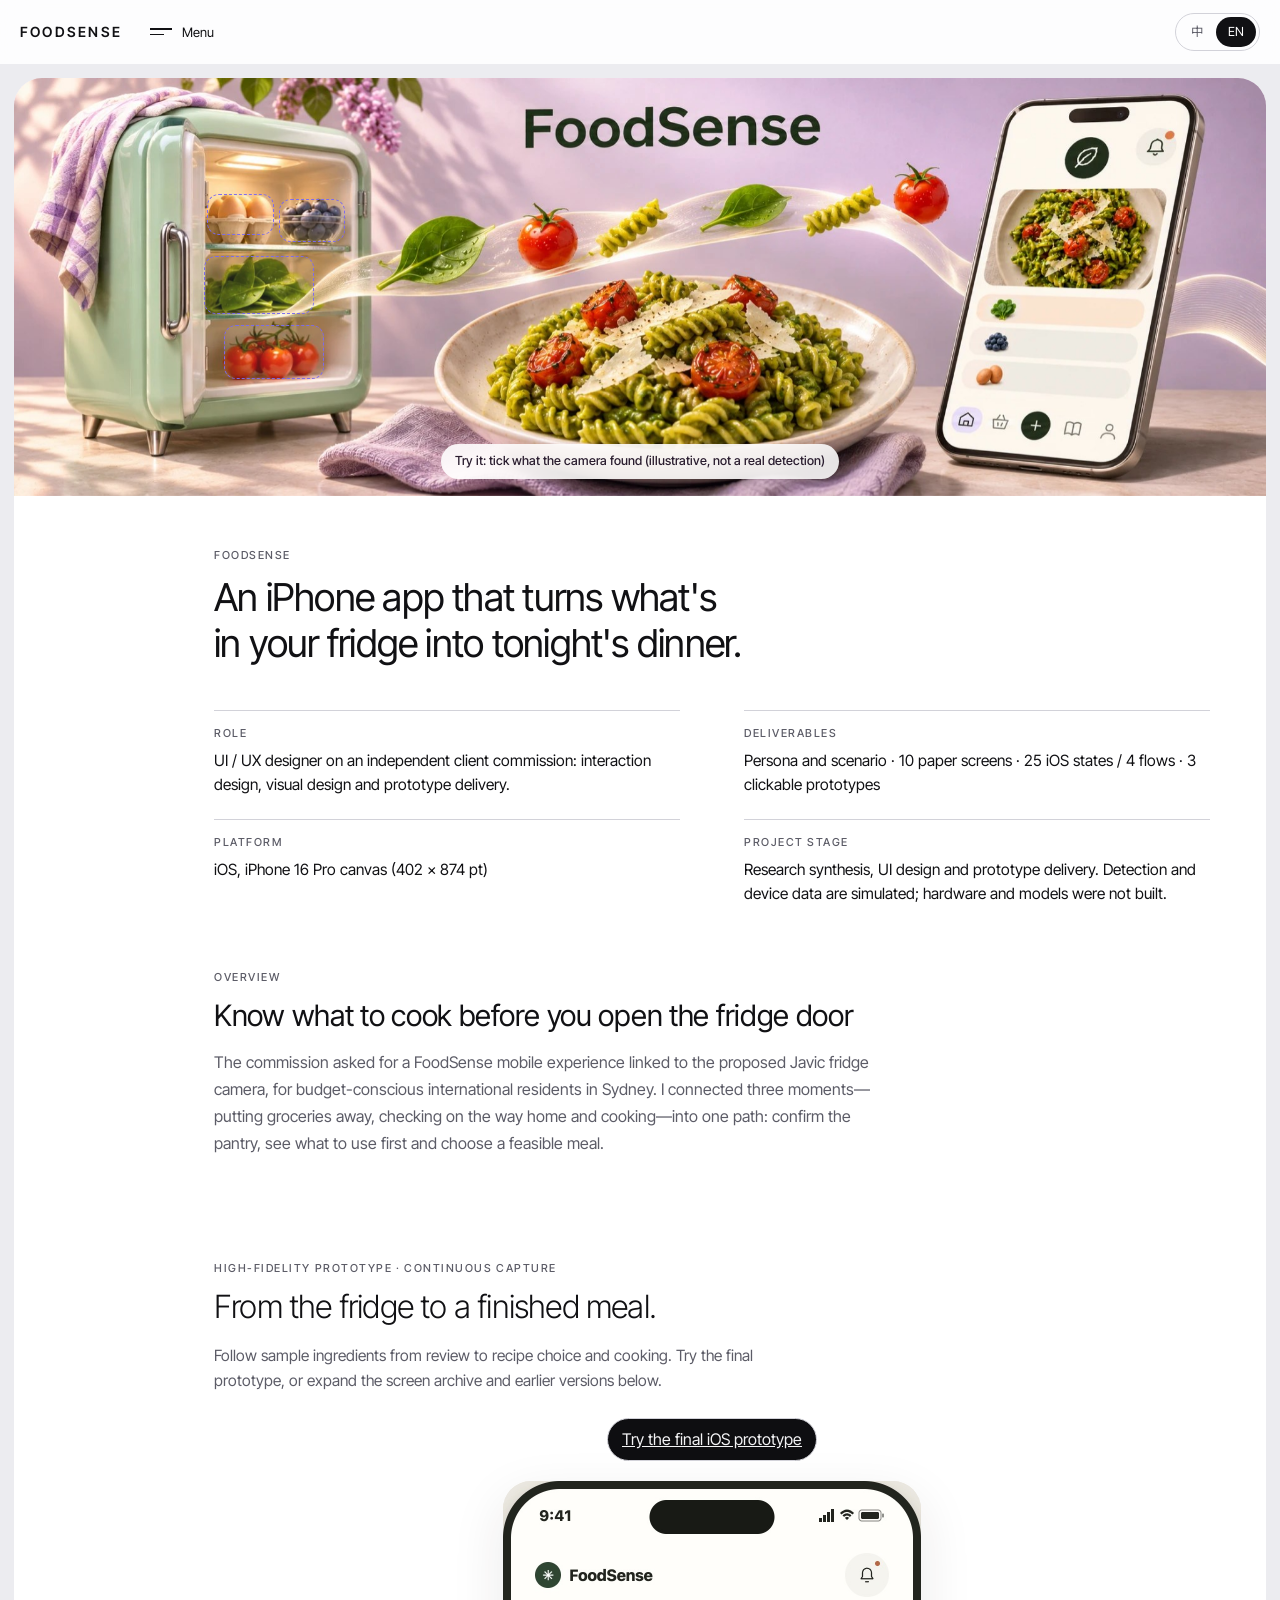
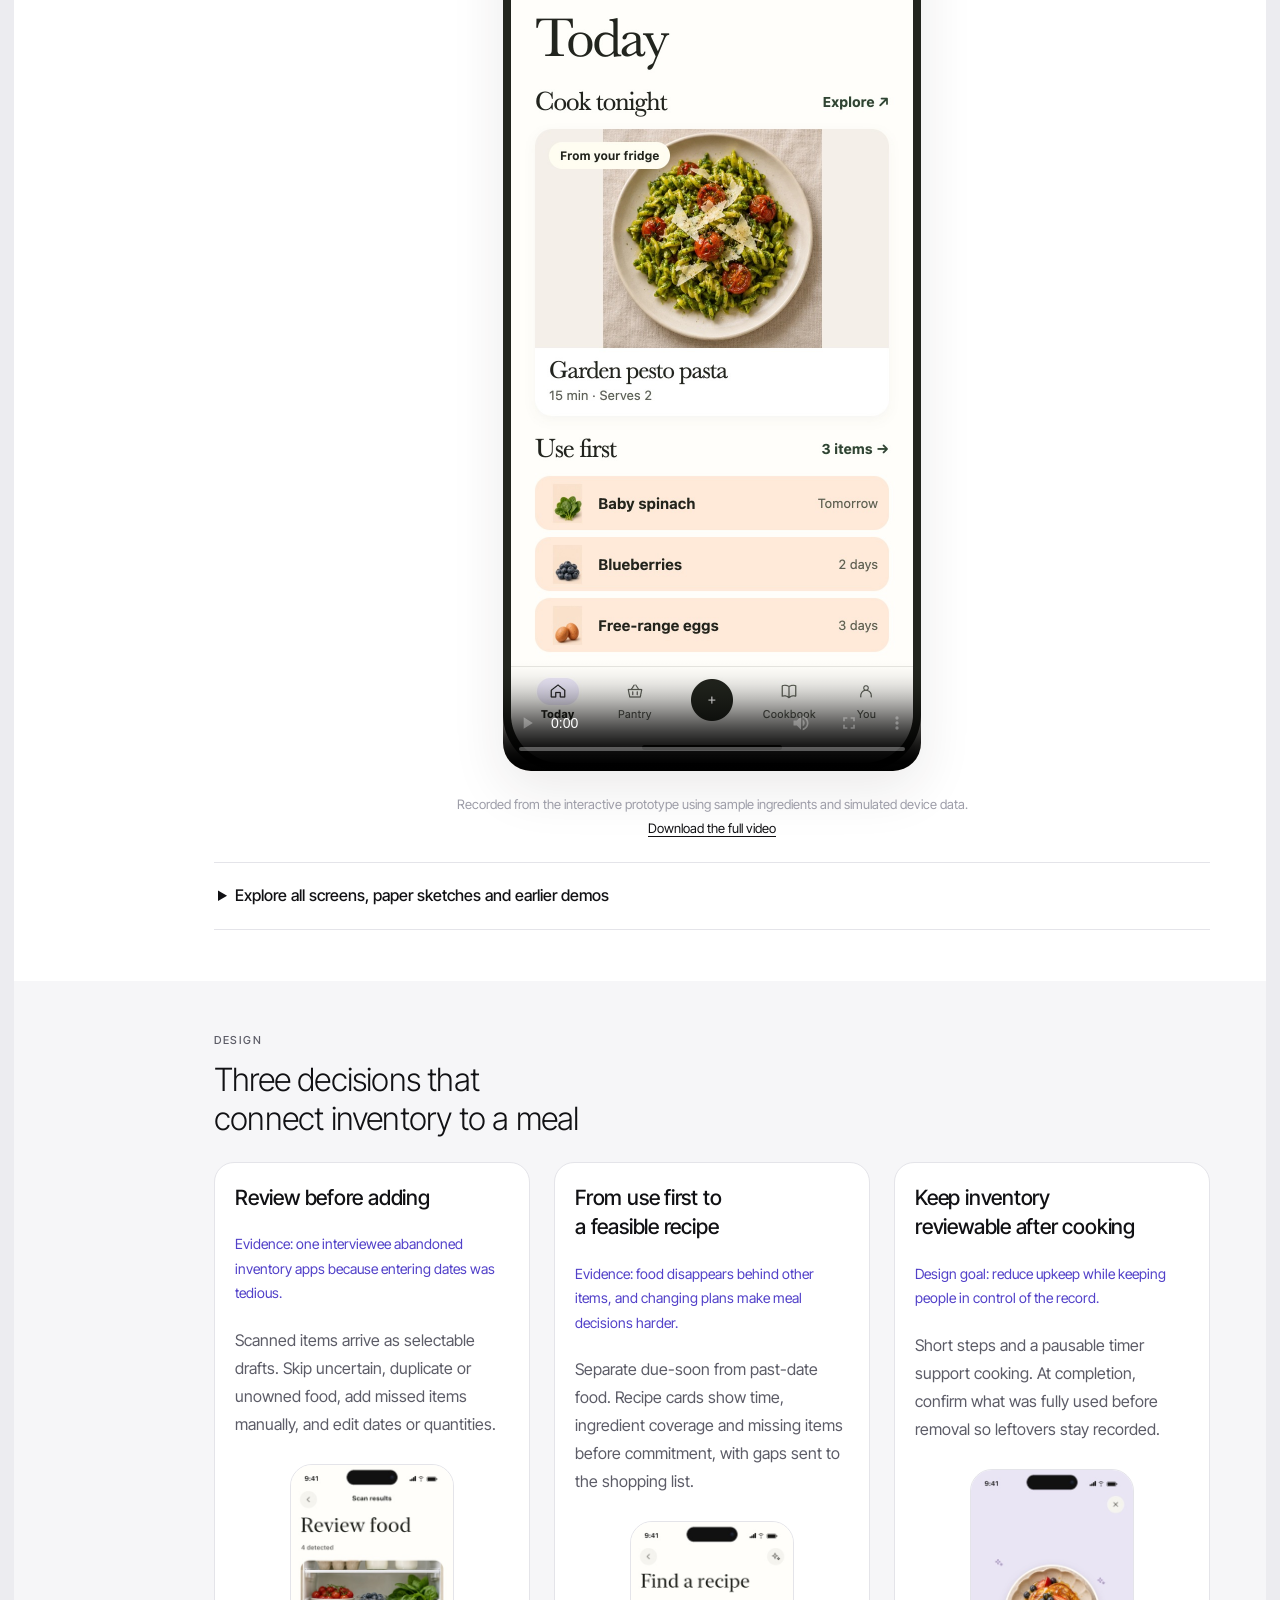
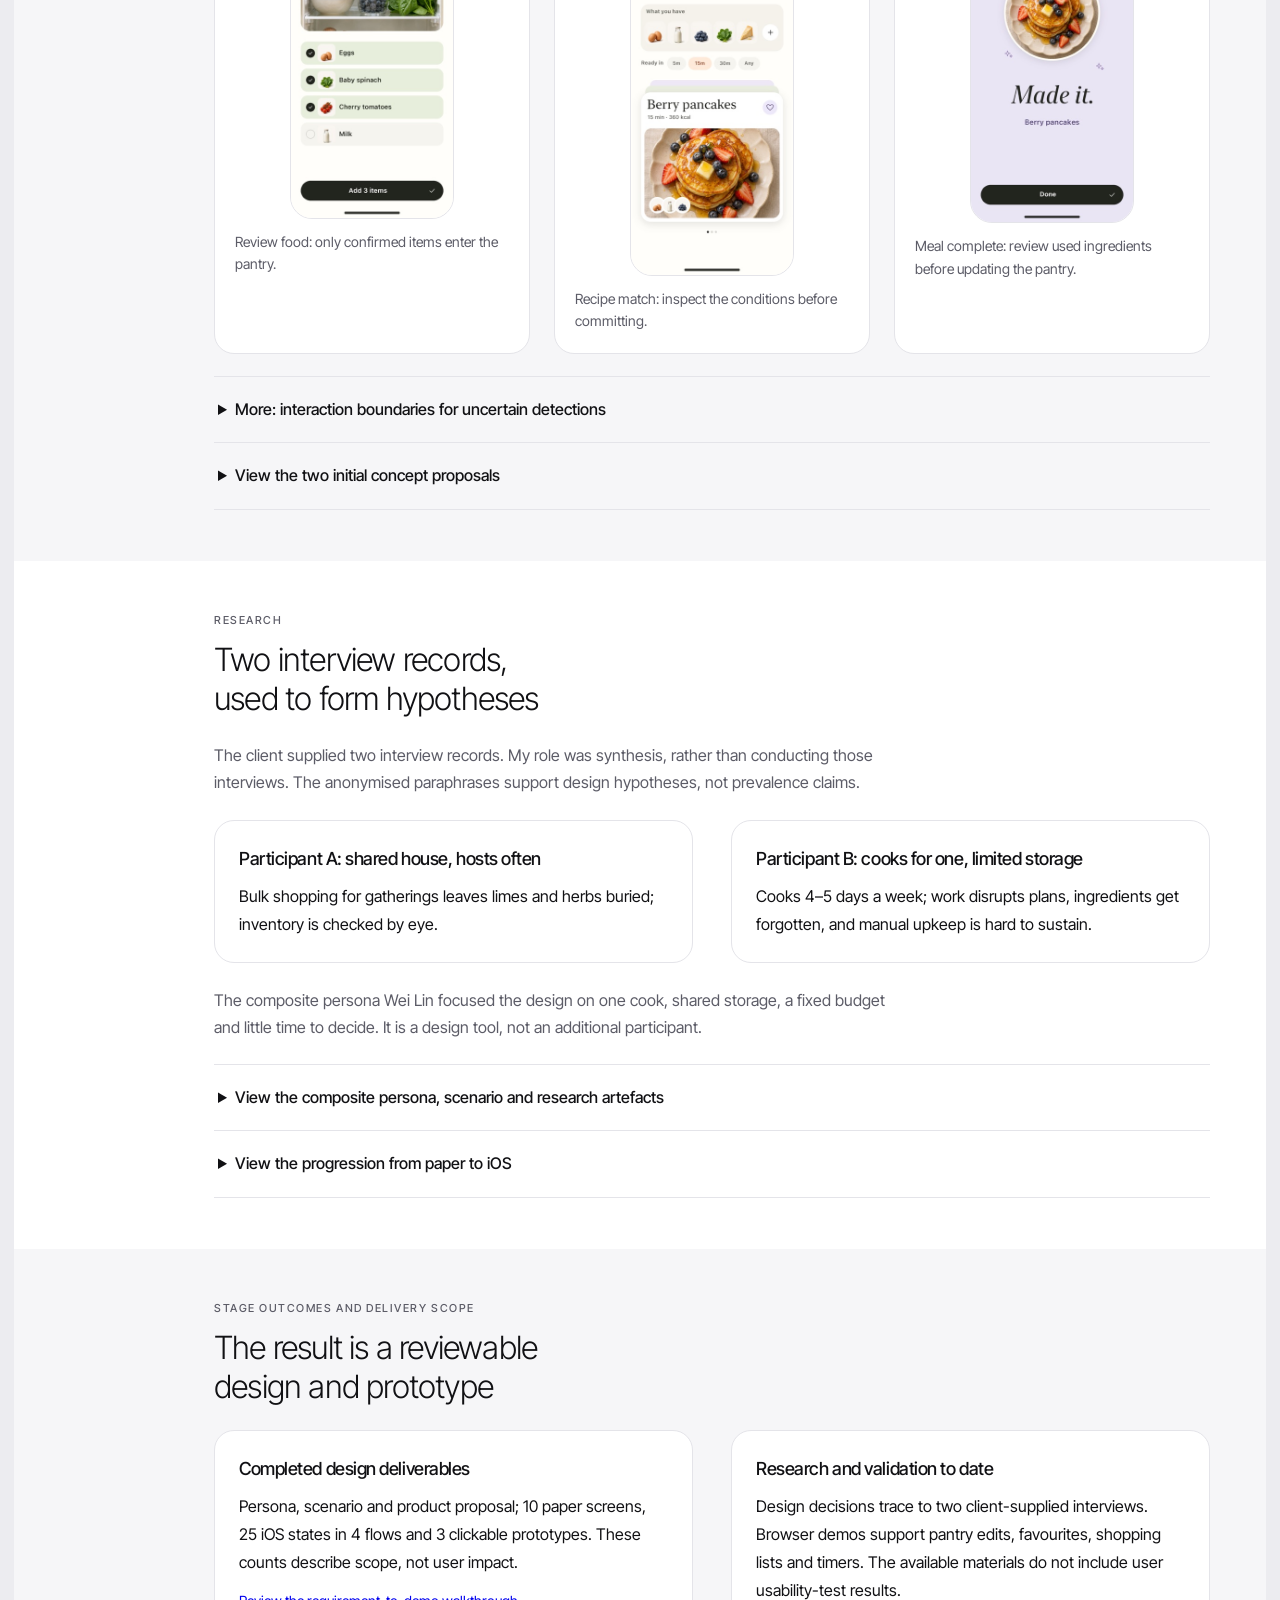
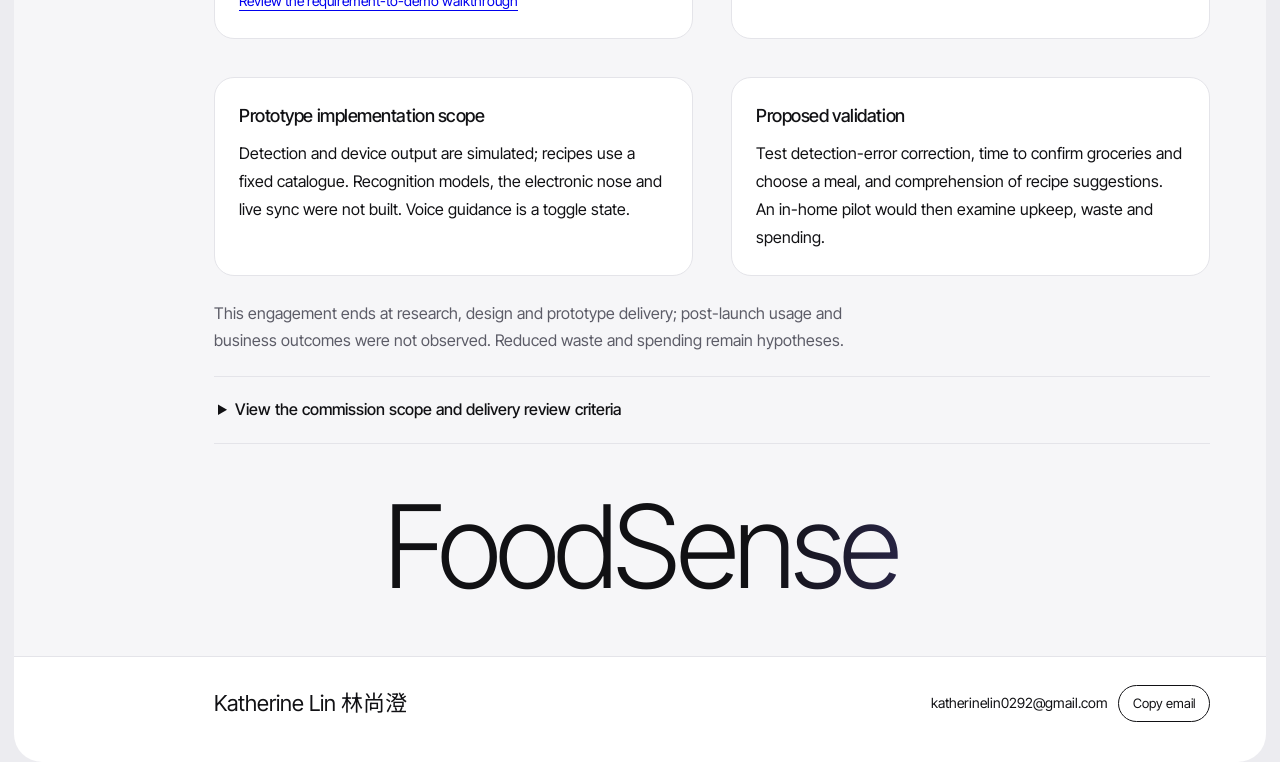
==== commit 49081e94: "Tighten portfolio spacing and show complete decision screens" ====
--- a/index.html
+++ b/index.html
@@ -592,10 +592,10 @@
 @media (max-width:760px){.meta2{grid-template-columns:1fr}.bnum{grid-template-columns:1fr;gap:18px}.ptrack figure{width:92px}.strack img{height:110px}}
 
 /* ===== v5: tighter rhythm, image slideshow, phones keep the desktop look ===== */
-section.ch{padding-block:clamp(40px,4.6vw,68px)}
+section.ch{padding-block:clamp(44px,4vw,52px)}
 .intro{padding-top:clamp(36px,4.4vw,60px)}
-.blk{margin-top:clamp(40px,5vw,68px)}
-.head{margin-bottom:clamp(20px,2.4vw,32px)}
+.blk{margin-top:clamp(24px,2.8vw,36px)}
+.head{margin-bottom:clamp(18px,2vw,24px)}
 .qband{padding-block:clamp(48px,5.5vw,80px)}
 .k{margin-bottom:10px}
 [style*="margin-bottom:56px"]{margin-bottom:36px!important}
@@ -765,17 +765,17 @@
 </style>
 <style>
 /* Case-study reading layers: the main story stays short; evidence remains available. */
-.case-detail{border-top:1px solid var(--line);border-bottom:1px solid var(--line);margin-top:28px;padding:0 4px}
+.case-detail{border-top:1px solid var(--line);border-bottom:1px solid var(--line);margin-top:22px;padding:0 4px}
 .case-detail+ .case-detail{border-top:0;margin-top:0}
 .case-detail summary{cursor:pointer;padding:20px 28px 20px 0;font-size:16px;font-weight:500;line-height:1.6;list-style-position:inside;overflow-wrap:anywhere}
 .case-detail[open] summary{color:var(--acc-ink)}
-.detail-body{padding:8px 0 28px;min-width:0}
+.detail-body{padding:8px 0 20px;min-width:0}
 .detail-body .head{margin-top:12px}.detail-body .head .no{display:none}
-.case-actions{display:flex;justify-content:center;margin:0 0 28px}.chip.primary{background:var(--dark);color:var(--dark-ink);font-size:16px}
+.case-actions{display:flex;justify-content:center;margin:0 0 20px}.chip.primary{background:var(--dark);color:var(--dark-ink);font-size:16px}
 .case-story h3{font-size:21px;font-weight:500;line-height:1.4}.case-story p{font-size:16px;line-height:1.75;margin-top:12px}.case-story .case-evidence{font-size:14px;color:var(--acc-ink)}
-.case-shot{margin-top:24px}.case-shot .fig{max-width:180px;margin:auto;border-radius:22px;overflow:hidden}.case-shot img{width:100%;display:block}.case-shot figcaption{font-size:14px;line-height:1.6;margin-top:12px;white-space:normal}
+.case-shot{margin-top:18px}.case-shot .fig{max-width:164px;aspect-ratio:auto;margin:auto;border-radius:22px;overflow:hidden}.case-shot .fig img{width:100%;height:auto;object-fit:contain;display:block;transform:none}.case-shot figcaption{font-size:14px;line-height:1.6;margin-top:12px;white-space:normal}
 .case-research{margin-top:24px}.case-research h3,.card h3{font-size:18px;font-weight:500;line-height:1.5}.case-research p,.card>p{font-size:16px;line-height:1.75;margin-top:10px}.case-persona,.case-note{margin-top:24px}.case-link{font-size:14px;text-decoration:underline;text-underline-offset:4px;display:inline-block;margin-top:14px}
-@media(max-width:760px){.case-story .case-shot .fig{max-width:160px}.case-detail summary{padding-block:18px}.detail-body .head h2{font-size:23px}}
+@media(max-width:760px){section.ch{padding-block:32px}.blk{margin-top:24px}.case-story .case-shot .fig{max-width:148px}.case-detail{margin-top:18px}.case-detail summary{padding-block:16px}.detail-body .head h2{font-size:23px}}
 </style></head><body>
 <header class="top" id="top">
   <div class="in">
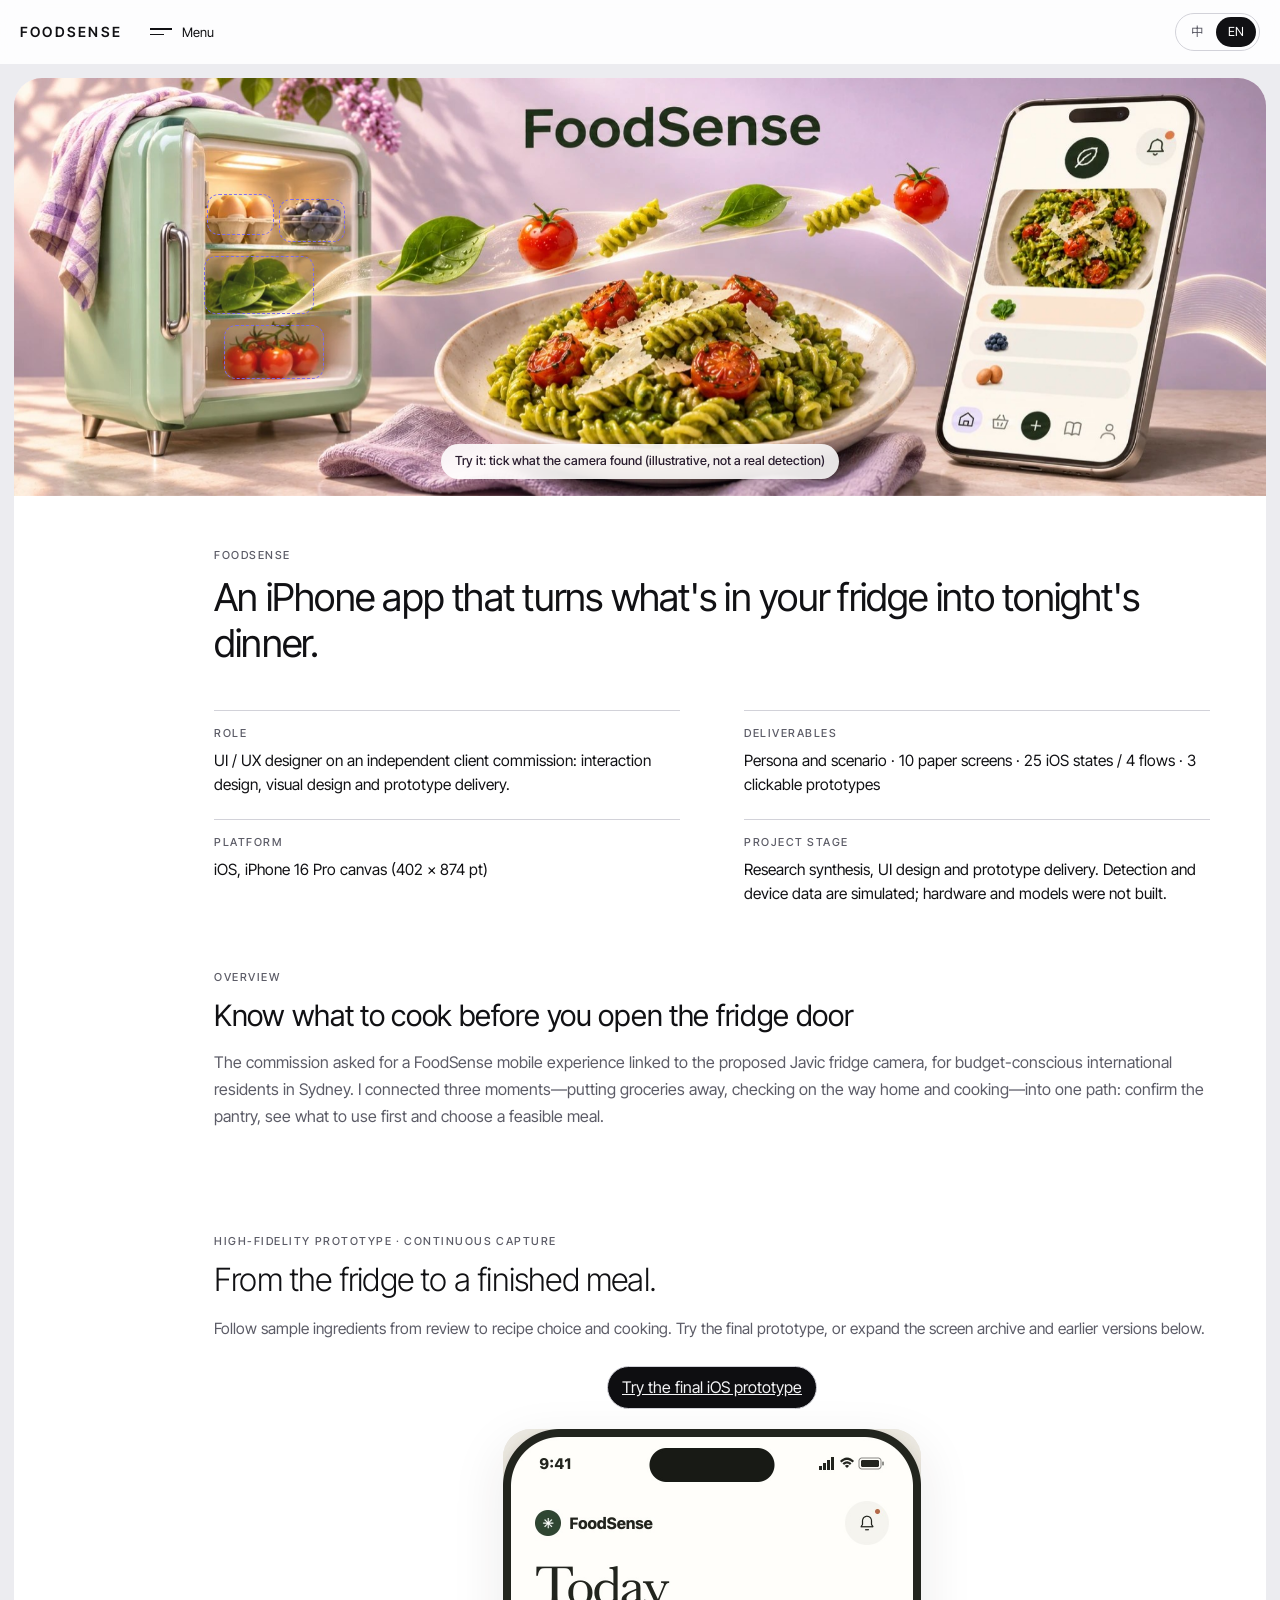
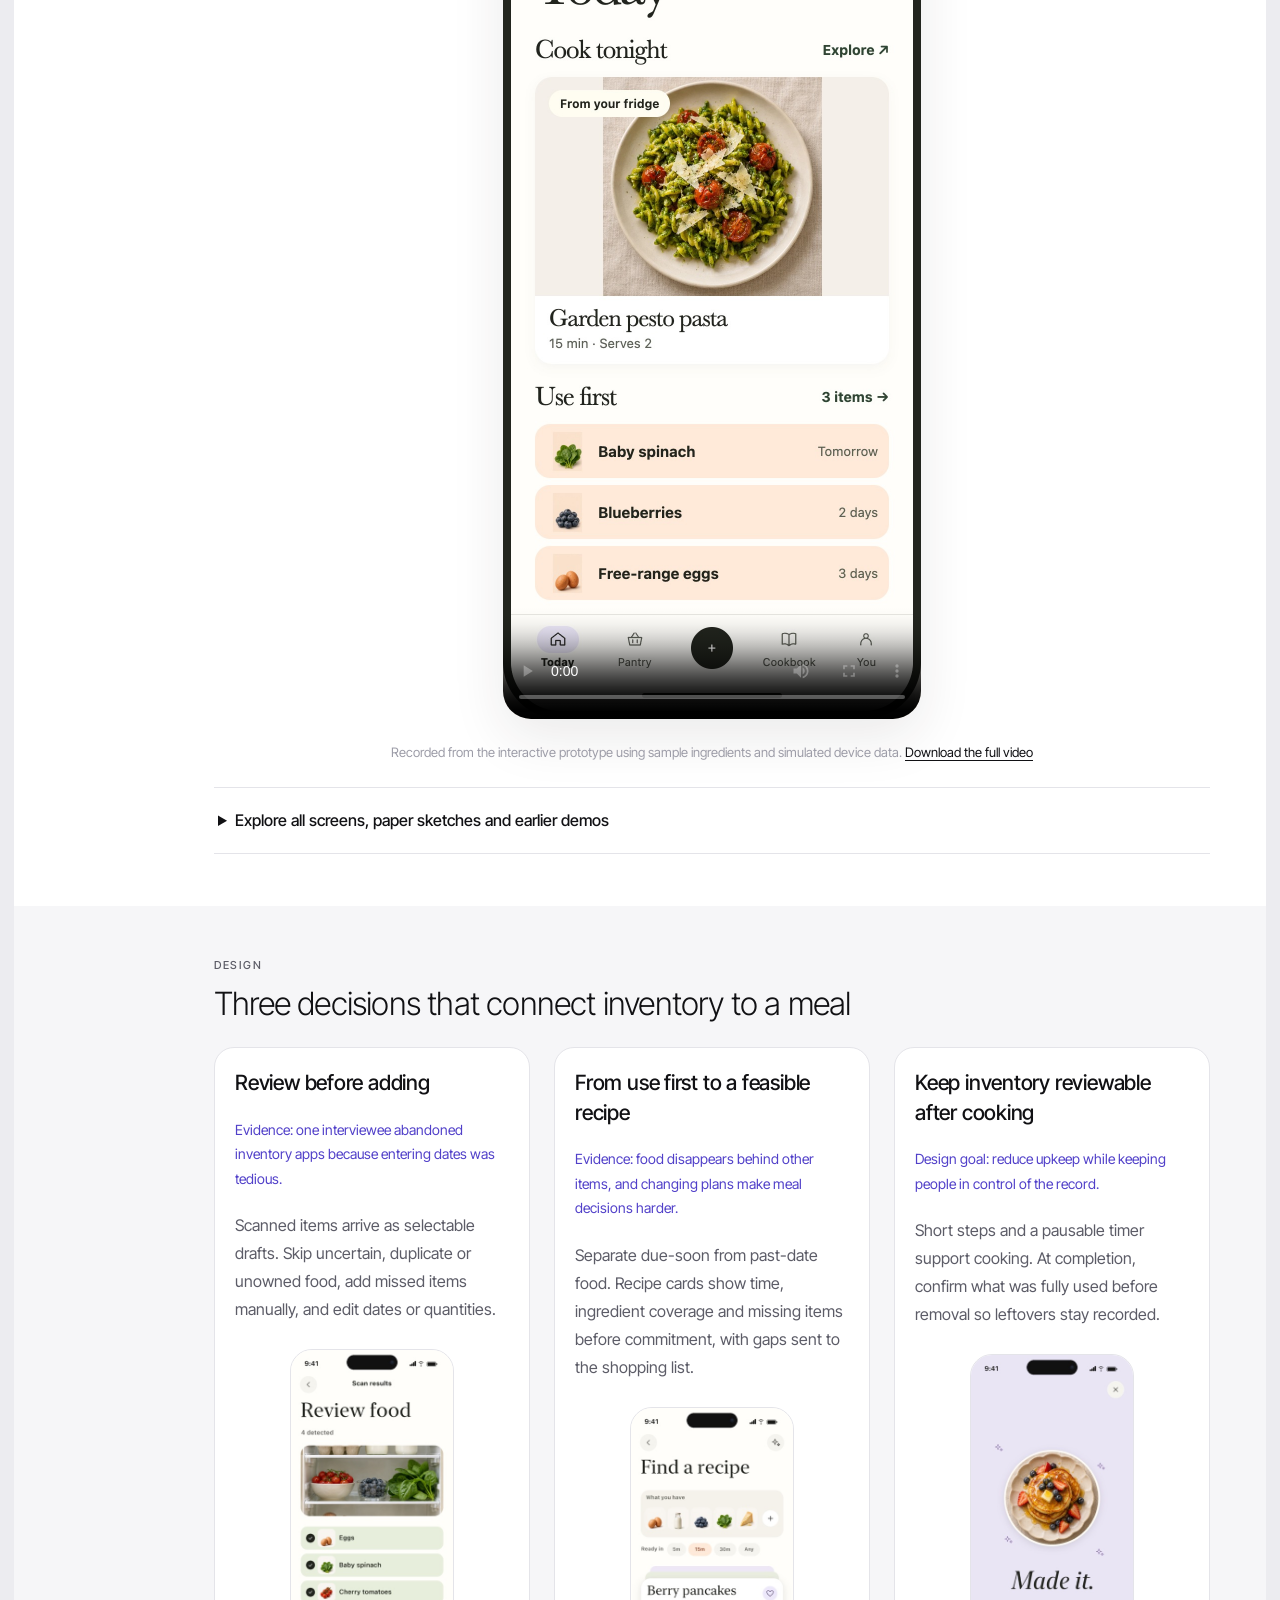
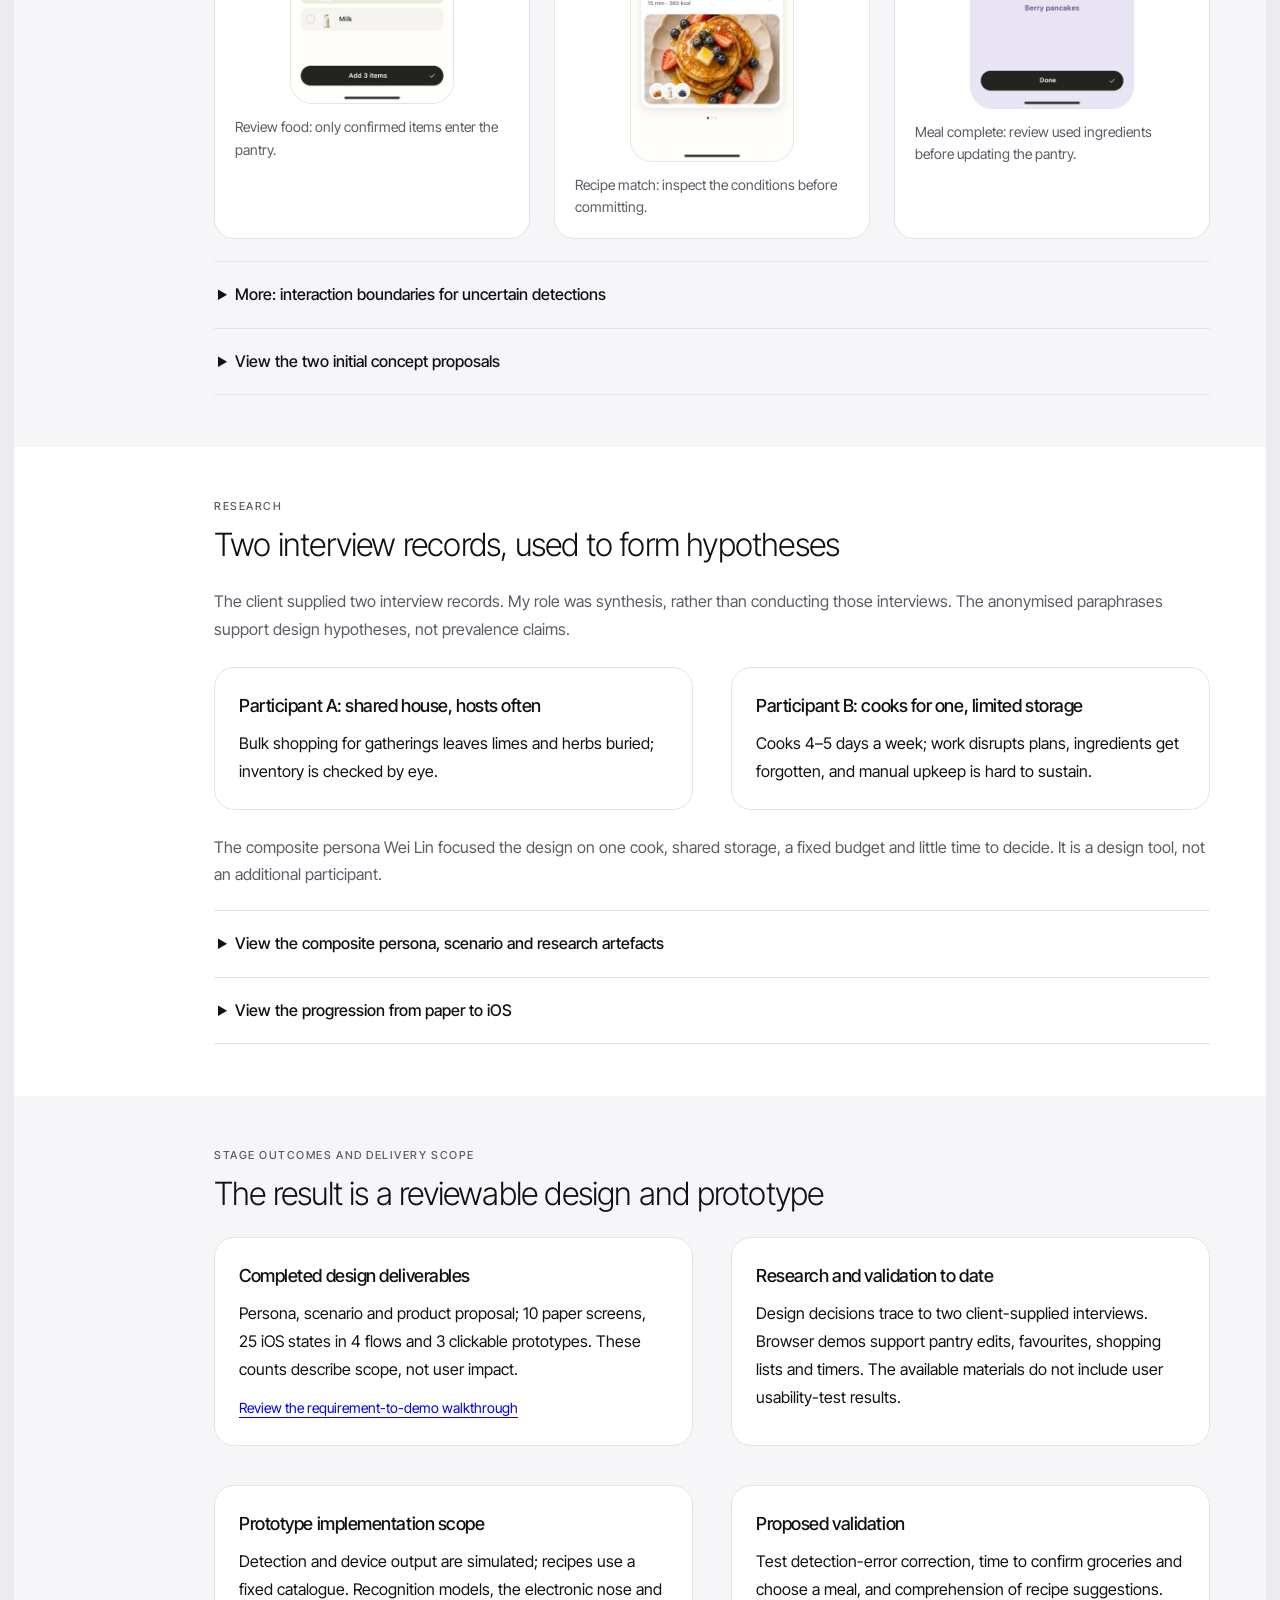
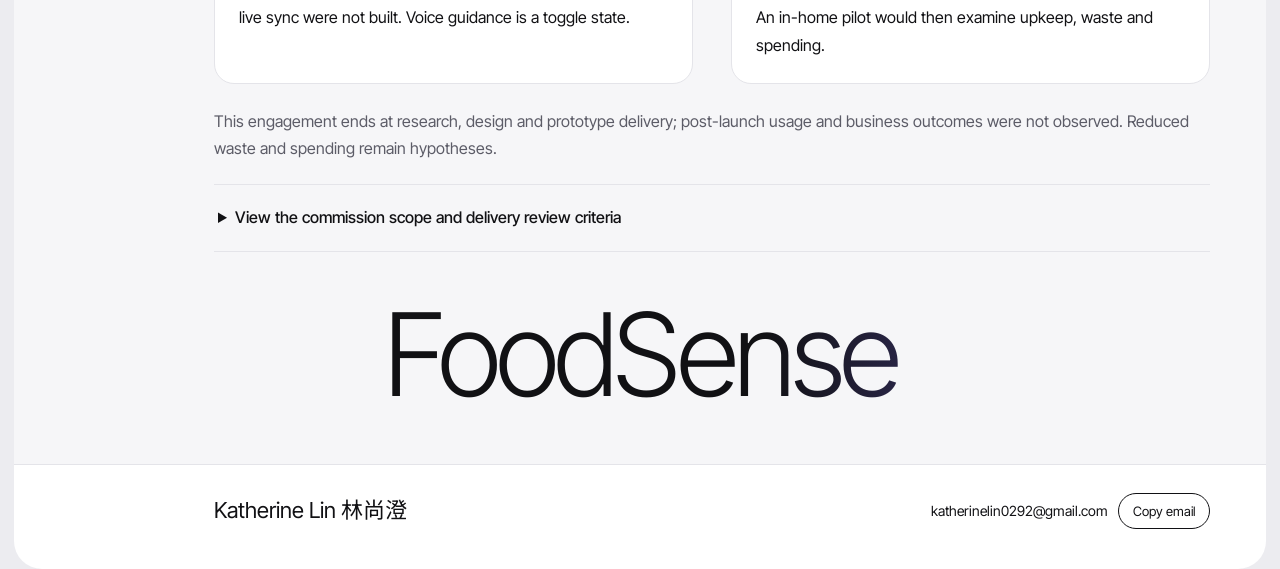
==== commit 4ab499b5: "Merge pull request #2 from katherine0292/codex/portfolio-case-study-edit Refine portfolio reading pa" ====
--- a/index.html
+++ b/index.html
@@ -2,7 +2,7 @@
 /* Phone-only continuous prototype recording */
 .fs-walkthrough{margin:0 auto;text-align:center}
 .fs-walkthrough video{display:block;width:min(100%,418px);height:auto;aspect-ratio:836/1780;margin:0 auto;border-radius:28px;background:#eeebe3;box-shadow:0 18px 54px #29251b18}
-.fs-walkthrough figcaption{max-width:580px;margin:22px auto 0;line-height:1.8;color:var(--ink-3);font-size:13px}
+.fs-walkthrough figcaption{margin:22px auto 0;line-height:1.8;color:var(--ink-3);font-size:13px}
 .fs-walkthrough figcaption a{color:var(--ink);text-underline-offset:3px;white-space:nowrap}
 </style>
 <title>FoodSense</title>
@@ -35,7 +35,7 @@
 button{font:inherit;color:inherit;cursor:pointer;background:none;border:0}
 :focus-visible{outline:2px solid var(--acc);outline-offset:3px;border-radius:6px}
 h1,h2,h3,h4,p{margin:0}
-h1,h2,h3{font-weight:300;letter-spacing:-.025em;text-wrap:balance}
+h1,h2,h3{font-weight:300;letter-spacing:-.025em;text-wrap:wrap}
 html.zh h1,html.zh h2,html.zh h3{letter-spacing:-.01em;font-weight:400;word-break:keep-all;overflow-wrap:anywhere}
 .lbl{font-size:11.5px;letter-spacing:.14em;text-transform:uppercase;color:var(--ink-2);font-weight:500}
 html.zh .lbl{letter-spacing:.08em}
@@ -100,7 +100,7 @@
 .hero-grid{display:grid;grid-template-columns:minmax(0,1fr) minmax(0,.9fr);gap:clamp(20px,4vw,60px);align-items:center;min-height:min(78vh,760px)}
 .hero h1{font-size:clamp(40px,6vw,88px);line-height:1.02;margin:20px 0 26px}
 html.zh .hero h1{line-height:1.15;font-size:clamp(36px,5.2vw,74px)}
-.hero .sub{font-size:clamp(16px,1.35vw,19px);color:var(--ink-2);max-width:46ch}
+.hero .sub{font-size:clamp(16px,1.35vw,19px);color:var(--ink-2)}
 .pill{display:inline-flex;align-items:center;gap:10px;border:1px solid var(--ink);border-radius:99px;padding:11px 20px;font-size:13px;letter-spacing:.06em;text-transform:uppercase;font-weight:500}
 .pill.dark{background:var(--ink);color:var(--paper);border-color:var(--ink)}
 .hero .ctas{margin-top:34px;display:flex;gap:12px;flex-wrap:wrap}
@@ -130,9 +130,9 @@
 .head{display:grid;grid-template-columns:minmax(0,1fr);gap:14px;margin-bottom:clamp(36px,5vw,64px)}
 .head .row{display:flex;align-items:center;gap:14px;flex-wrap:wrap}
 .head .no{font-size:13px;font-weight:500;color:var(--acc)}
-.head h2{font-size:clamp(32px,4.6vw,62px);line-height:1.08;max-width:22ch}
-html.zh .head h2{line-height:1.22;max-width:20em}
-.head .lede{font-size:clamp(16px,1.3vw,18.5px);color:var(--ink-2);max-width:62ch;margin-top:6px}
+.head h2{font-size:clamp(32px,4.6vw,62px);line-height:1.08}
+html.zh .head h2{line-height:1.22}
+.head .lede{font-size:clamp(16px,1.3vw,18.5px);color:var(--ink-2);margin-top:6px}
 .dark .head .lede{color:var(--dark-ink-2)}
 .tg{font-size:11px;letter-spacing:.08em;text-transform:uppercase;border:1px solid currentColor;border-radius:99px;padding:3px 9px;color:var(--acc-ink)}
 .mask{display:block;overflow:hidden;padding-bottom:.06em}
@@ -159,7 +159,7 @@
 .stats>div:not(:nth-child(4n+1)){padding-left:20px;border-left:1px solid var(--line)}
 .stats b{display:block;font-size:clamp(44px,5.6vw,80px);font-weight:300;line-height:1;letter-spacing:-.04em}
 .stats b sup{font-size:.36em;color:var(--acc);margin-left:3px;vertical-align:top;position:relative;top:.25em}
-.stats p{margin-top:14px;font-size:14px;color:var(--ink-2);max-width:26ch}
+.stats p{margin-top:14px;font-size:14px;color:var(--ink-2)}
 
 /* bars */
 .bars{display:grid;gap:22px}
@@ -443,7 +443,7 @@
 .hero-grid{min-height:min(68vh,620px)}
 .hero h1{font-size:clamp(32px,3.8vw,52px);line-height:1.08;margin:14px 0 18px}
 html.zh .hero h1{font-size:clamp(30px,3.3vw,46px);line-height:1.24}
-.hero .sub{font-size:16px;max-width:40ch}
+.hero .sub{font-size:16px}
 .hero .ctas{margin-top:26px}
 .pill{padding:9px 16px;font-size:12px}
 .stage{min-height:480px}
@@ -467,9 +467,9 @@
 section.ch{padding-block:clamp(52px,6.5vw,92px)}
 .head{margin-bottom:clamp(26px,3.2vw,40px);gap:10px}
 .head .no{font-size:12px}
-.head h2{font-size:clamp(24px,2.5vw,34px);line-height:1.22;max-width:30ch}
-html.zh .head h2{font-size:clamp(22px,2.3vw,31px);line-height:1.38;max-width:26em}
-.head .lede{font-size:15.5px;max-width:68ch}
+.head h2{font-size:clamp(24px,2.5vw,34px);line-height:1.22}
+html.zh .head h2{font-size:clamp(22px,2.3vw,31px);line-height:1.38}
+.head .lede{font-size:15.5px}
 .lbl{font-size:11px}
 .k{margin-bottom:12px}
 .stats b{font-size:clamp(34px,3.4vw,46px)}
@@ -532,7 +532,8 @@
 .rail.hot li button{color:var(--ink-2)}
 .rail.hot li.near button{color:var(--ink)}
 /* menu: light, compact */
-.menu{background:color-mix(in srgb,var(--paper) 94%,transparent);color:var(--ink);backdrop-filter:blur(18px);-webkit-backdrop-filter:blur(18px)}
+.menu{background:color-mix(in srgb,var(--paper) 94%,transparent);color:var(--ink);backdrop-filter:blur(18px);-webkit-backdrop-filter:blur(18px);overflow-y:auto}
+.menu .mh{flex-shrink:0}
 .menu .mh button{border-color:var(--line-2)}
 .menu ol{margin:40px 0 auto;gap:4px;max-width:560px}
 .menu li button{font-size:clamp(18px,1.9vw,24px);font-weight:400;color:var(--ink-2);gap:16px;padding:6px 0}
@@ -562,15 +563,15 @@
 .meta2 ul{list-style:none;margin:0;padding:0}
 .blk{margin-top:clamp(52px,7vw,96px)}
 .h2{font-size:clamp(22px,2.3vw,30px);font-weight:400;letter-spacing:-.01em;line-height:1.3;margin:8px 0 14px}
-.para{font-size:clamp(15.5px,1.25vw,17.5px);color:var(--ink-2);line-height:1.7;max-width:76ch}
+.para{font-size:clamp(15.5px,1.25vw,17.5px);color:var(--ink-2);line-height:1.7}
 .para em{font-style:italic}
 .bnum{display:grid;grid-template-columns:repeat(3,minmax(0,1fr));gap:20px;margin-top:40px;max-width:900px}
 .bnum b{display:block;font-size:clamp(40px,4.4vw,60px);font-weight:300;letter-spacing:-.04em;line-height:1;color:var(--ink-2)}
 .bnum b small{font-size:.42em;letter-spacing:0;margin-left:2px;color:var(--ink-3)}
-.bnum p{font-size:14px;color:var(--ink-3);margin-top:10px;max-width:22ch}
+.bnum p{font-size:14px;color:var(--ink-3);margin-top:10px}
 .qband{background:var(--dark);color:var(--dark-ink);padding-block:clamp(64px,8vw,110px)}
 .qband .lbl{color:var(--dark-ink-2)}
-.qband h2{font-size:clamp(22px,2.5vw,34px);font-weight:400;line-height:1.35;margin:12px 0 22px;max-width:30em;letter-spacing:-.01em}
+.qband h2{font-size:clamp(22px,2.5vw,34px);font-weight:400;line-height:1.35;margin:12px 0 22px;letter-spacing:-.01em}
 .qband p{color:var(--dark-ink-2);font-size:clamp(15px,1.3vw,18px)}
 /* podo showcase */
 .pstage{background:linear-gradient(180deg,#F6EFE3,#EFE5D4);border-radius:28px;padding:28px 0 22px;overflow:hidden;position:relative}
@@ -1055,14 +1056,14 @@
 .banner.in .fs-spots{opacity:1}
 .fs-spot{position:absolute;border:1.5px dashed rgba(123,106,240,.95);border-radius:12px;background:rgba(255,255,255,.08);transition:background .25s,border-color .25s,transform .35s var(--ease);padding:0}
 .fs-spot:hover,.fs-spot:focus-visible{background:rgba(255,255,255,.28);transform:scale(1.04)}
-.fs-spot em{position:absolute;left:-1px;top:100%;margin-top:6px;z-index:2;font:500 11.5px/1 var(--f);font-style:normal;white-space:nowrap;padding:5px 9px;border-radius:99px;background:rgba(17,17,20,.82);color:#fff;opacity:0;transform:translateY(-3px);transition:opacity .2s,transform .25s var(--ease)}
+.fs-spot em{position:absolute;left:-1px;top:100%;margin-top:6px;z-index:2;font:500 11.5px/1 var(--f);font-style:normal;white-space:nowrap;padding:5px 9px;border-radius:99px;background:rgba(17,17,20,.82);color:#fff;opacity:0;transform:translateY(-3px);transition:opacity .2s,transform .25s var(--ease);pointer-events:none}
 .fs-spot:hover em,.fs-spot:focus-visible em{opacity:1;transform:none}
 .fs-spot .c{display:none}.fs-spot.on .c{display:inline}.fs-spot.on .d{display:none}
 .fs-spot.on{border:2px solid #4D9A63;background:rgba(77,154,99,.16)}
 .fs-spot.on em{background:#2F7A47}
 .fs-spot .tick{position:absolute;right:-9px;top:-9px;width:20px;height:20px;border-radius:50%;background:#4D9A63;color:#fff;font-size:12px;line-height:20px;text-align:center;transform:scale(0);transition:transform .35s var(--ease)}
 .fs-spot.on .tick{transform:none}
-.fs-ph{position:absolute;left:50%;transform:translateX(-50%);bottom:4%;max-width:60%;white-space:nowrap;font:500 12.5px/1.35 var(--f);padding:9px 14px;border-radius:99px;background:rgba(255,255,255,.88);color:#2a1d2f;backdrop-filter:blur(8px);-webkit-backdrop-filter:blur(8px);box-shadow:0 8px 24px rgba(60,40,100,.14)}
+.fs-ph{position:absolute;left:50%;transform:translateX(-50%);bottom:4%;max-width:60%;white-space:nowrap;font:500 12.5px/1.35 var(--f);padding:9px 14px;border-radius:99px;background:rgba(255,255,255,.88);color:#2a1d2f;backdrop-filter:blur(8px);-webkit-backdrop-filter:blur(8px);box-shadow:0 8px 24px rgba(60,40,100,.14);pointer-events:none}
 .fs-ph.done{background:#2F7A47;color:#fff}
 @media (max-width:760px){.fs-ph{font-size:10px;padding:6px 10px;max-width:92%;white-space:normal;text-align:center;border-radius:14px}.fs-spot em{font-size:9.5px;padding:4px 6px}}
 /* glass ribbon pointer: an ingredient rides a translucent ribbon, like the poster */
@@ -1394,7 +1395,7 @@
 .ethic li{display:block!important;position:relative;padding-left:26px}
 .ethic li::before{position:absolute;left:0;top:12px}
 .ethic li b{display:inline;white-space:normal}
-.ph-grid{grid-template-columns:minmax(0,.95fr) minmax(0,1.35fr) minmax(0,.95fr)}
+@media (min-width:1001px){.ph-grid{grid-template-columns:minmax(0,.95fr) minmax(0,1.35fr) minmax(0,.95fr)}}
 .kv>div{grid-template-columns:74px minmax(0,1fr)}
 .tech>div{grid-template-columns:minmax(0,1fr) auto;gap:4px 10px}
 .tech>div>span{grid-column:1;grid-row:1}.tech>div>em{grid-column:2;grid-row:1}.tech>div>.dots5{grid-column:1/-1;grid-row:2}
